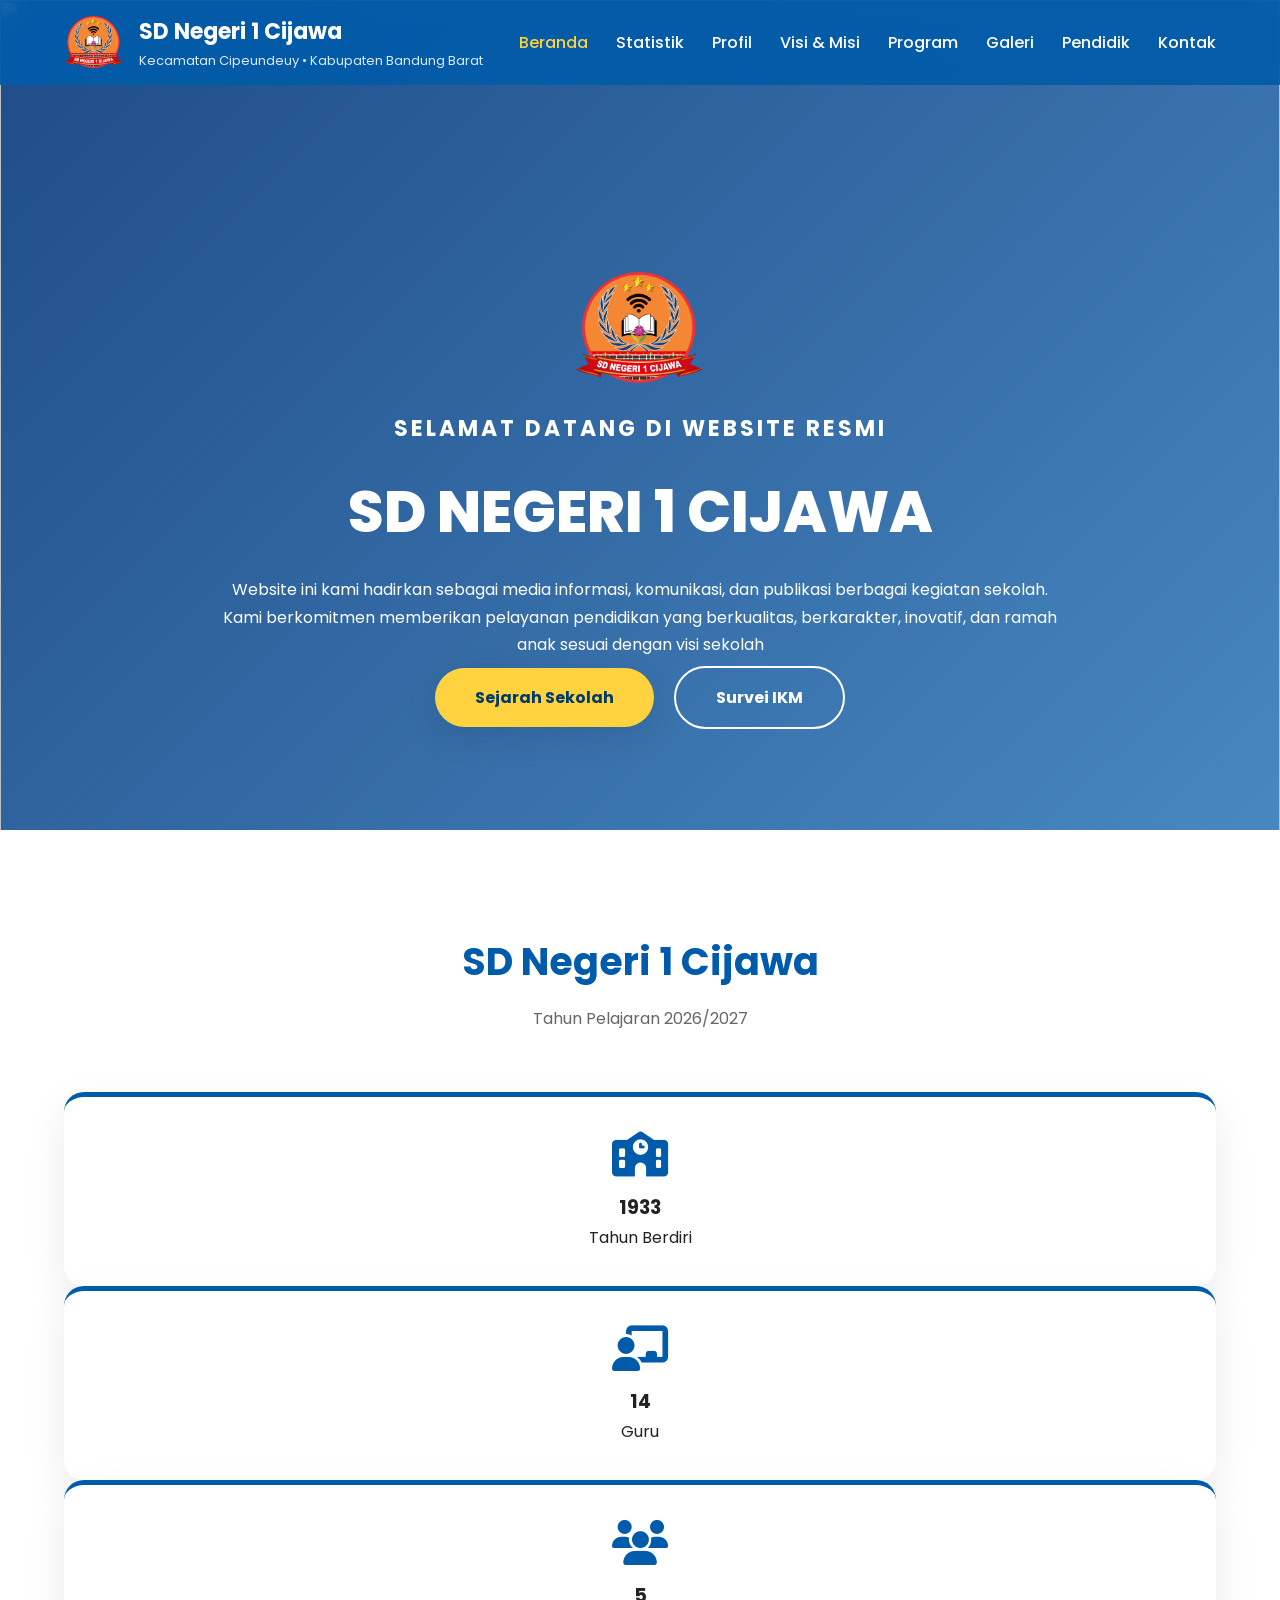
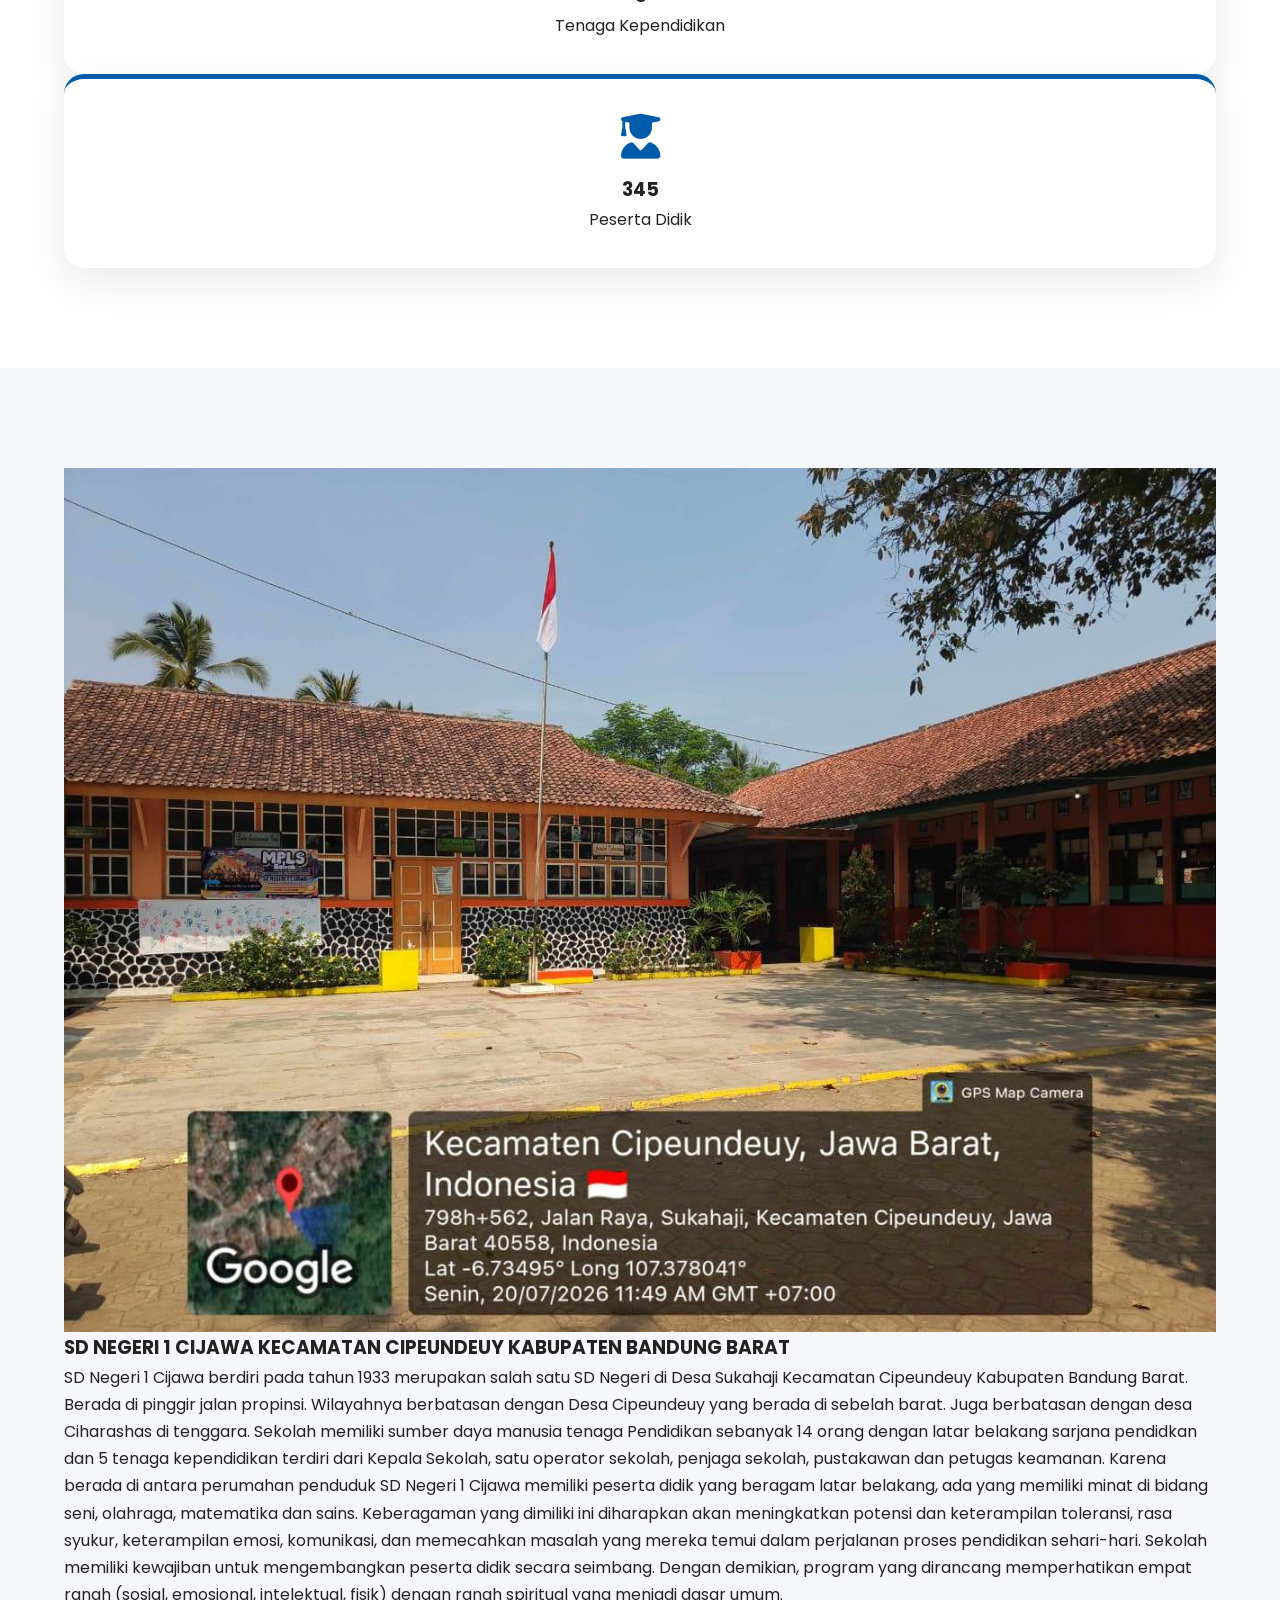
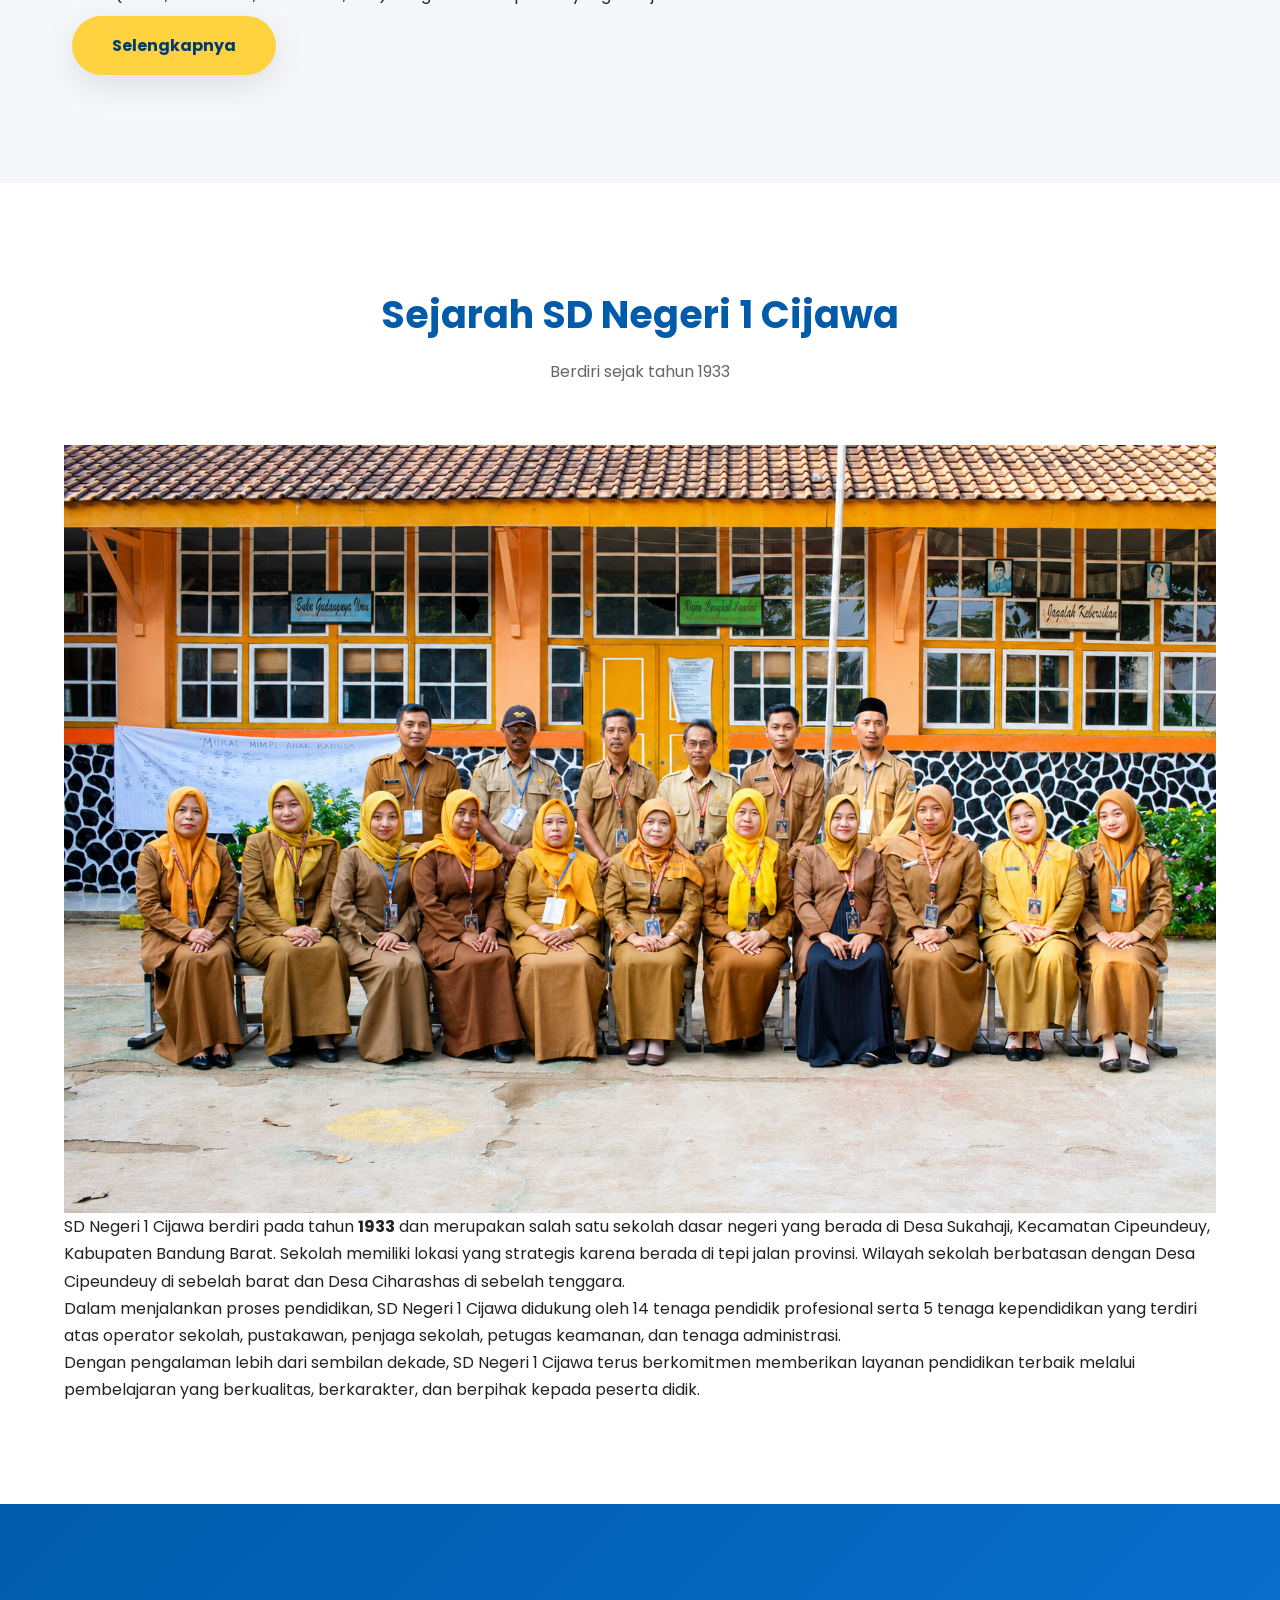
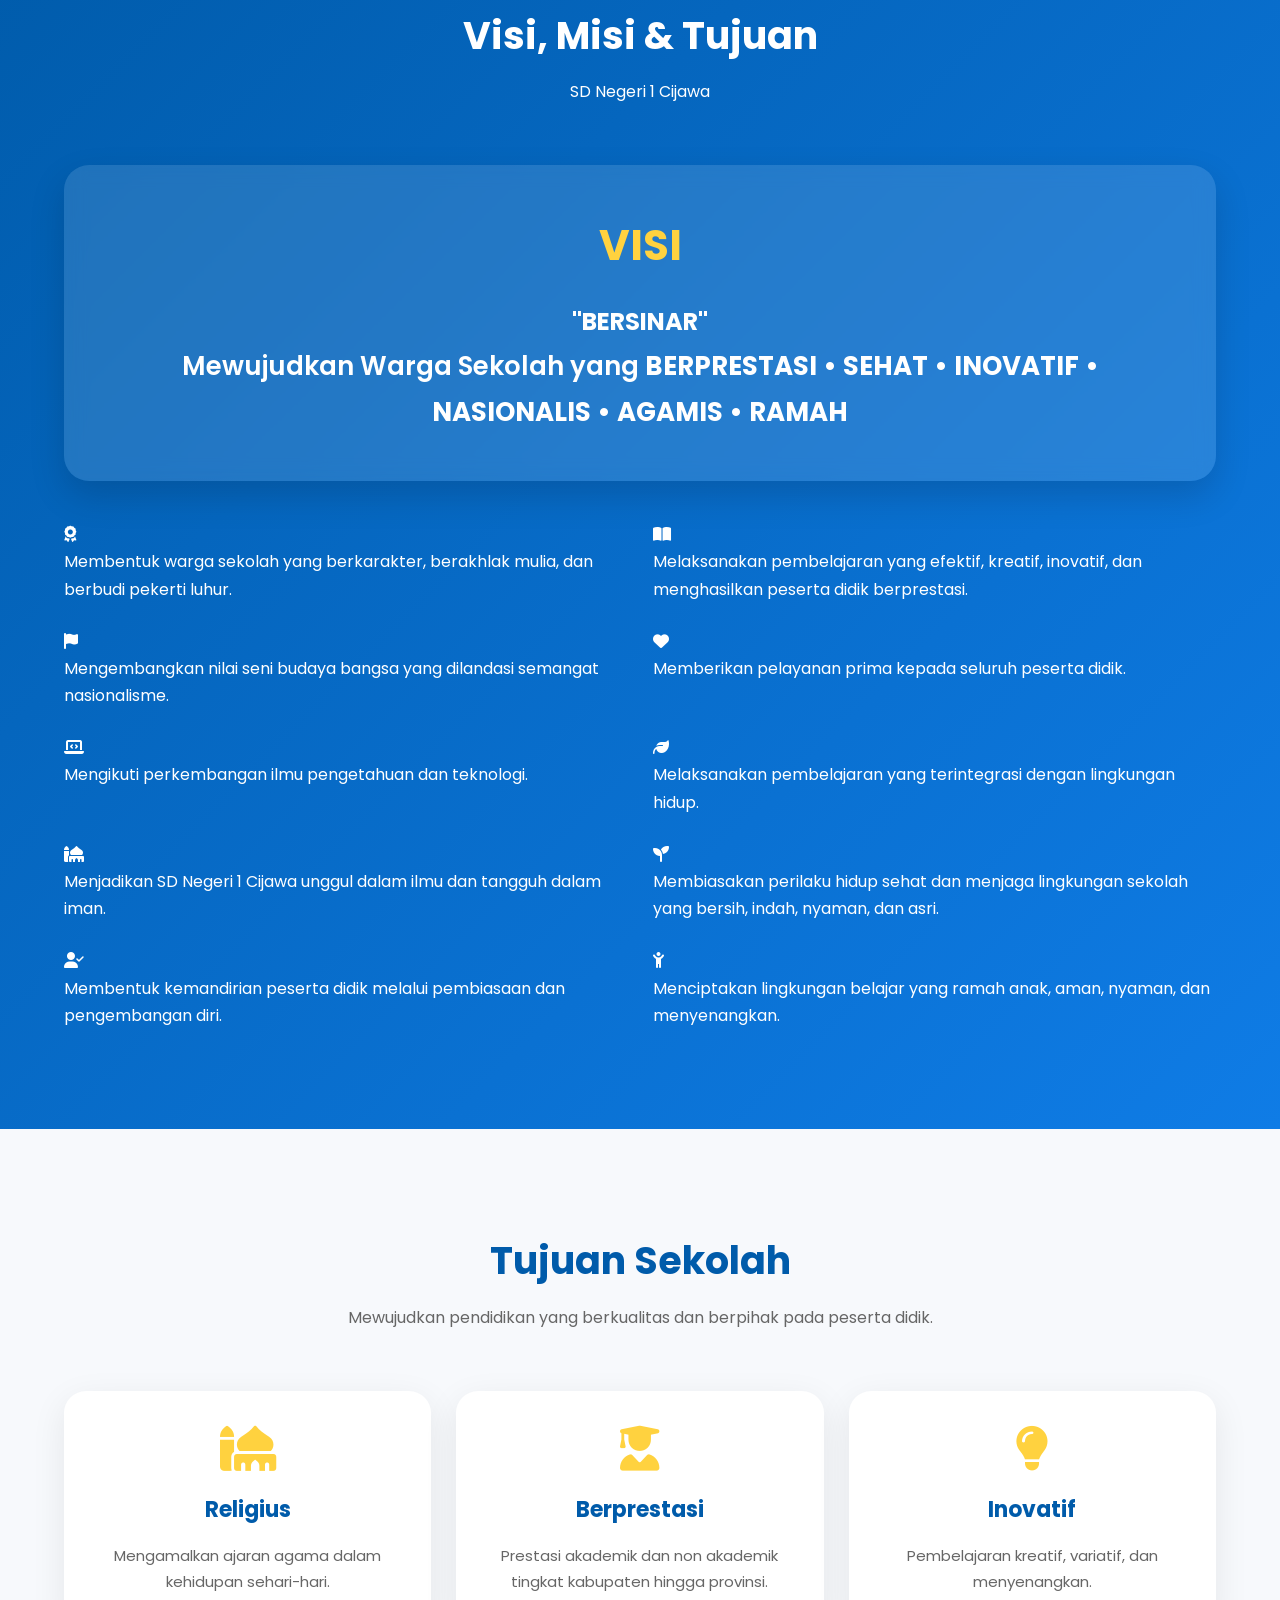
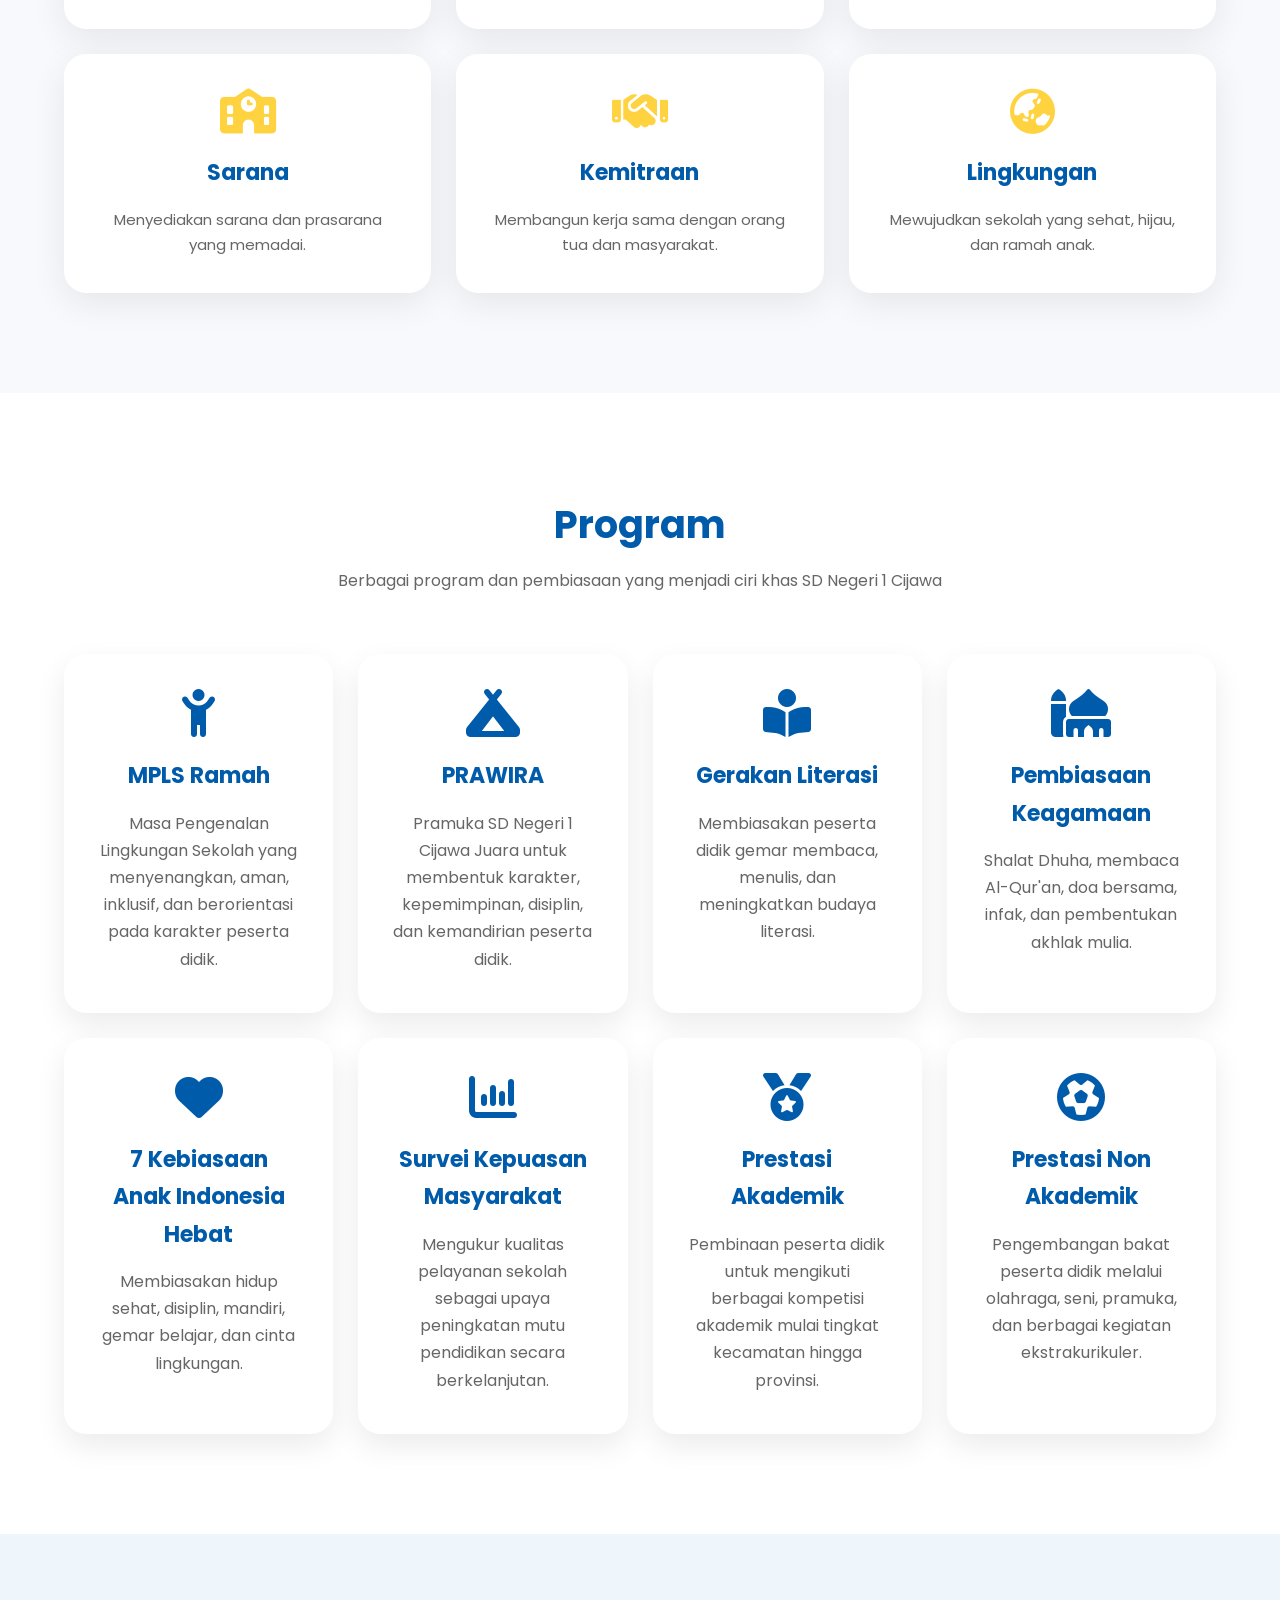
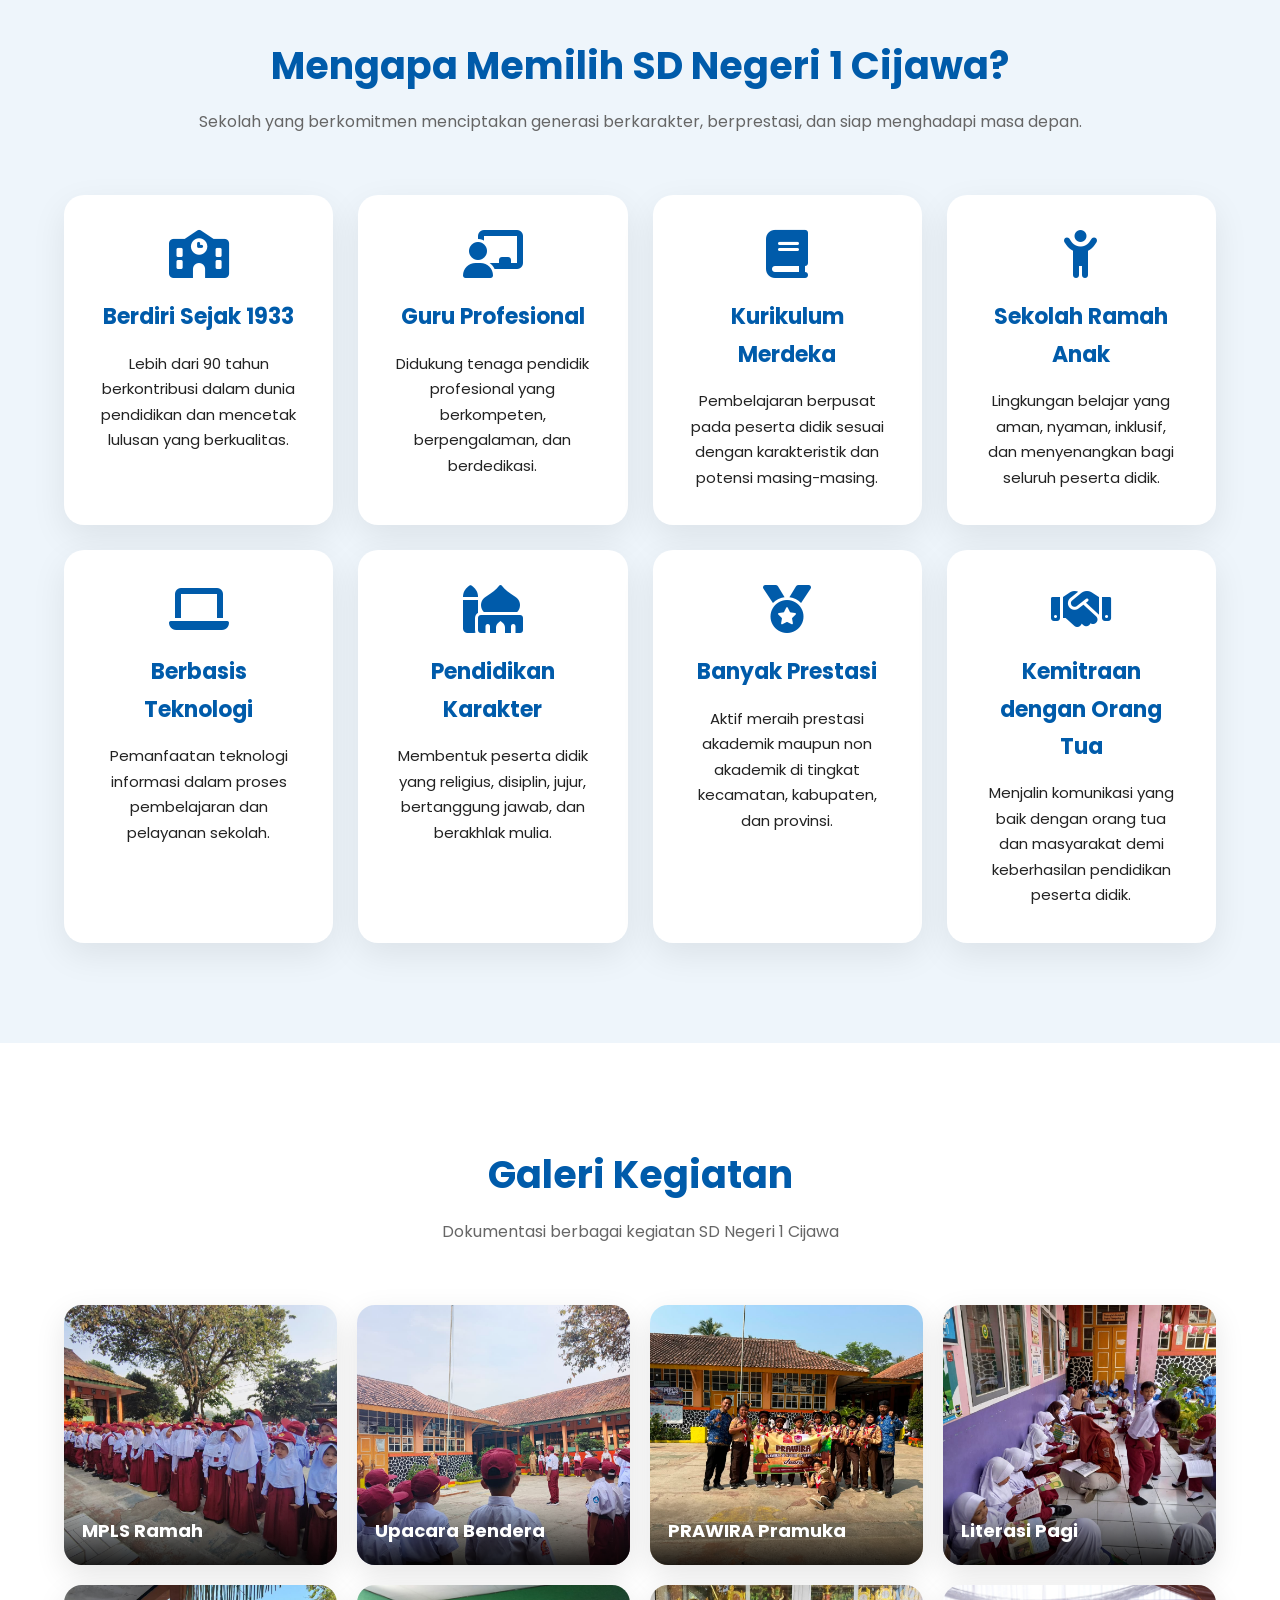
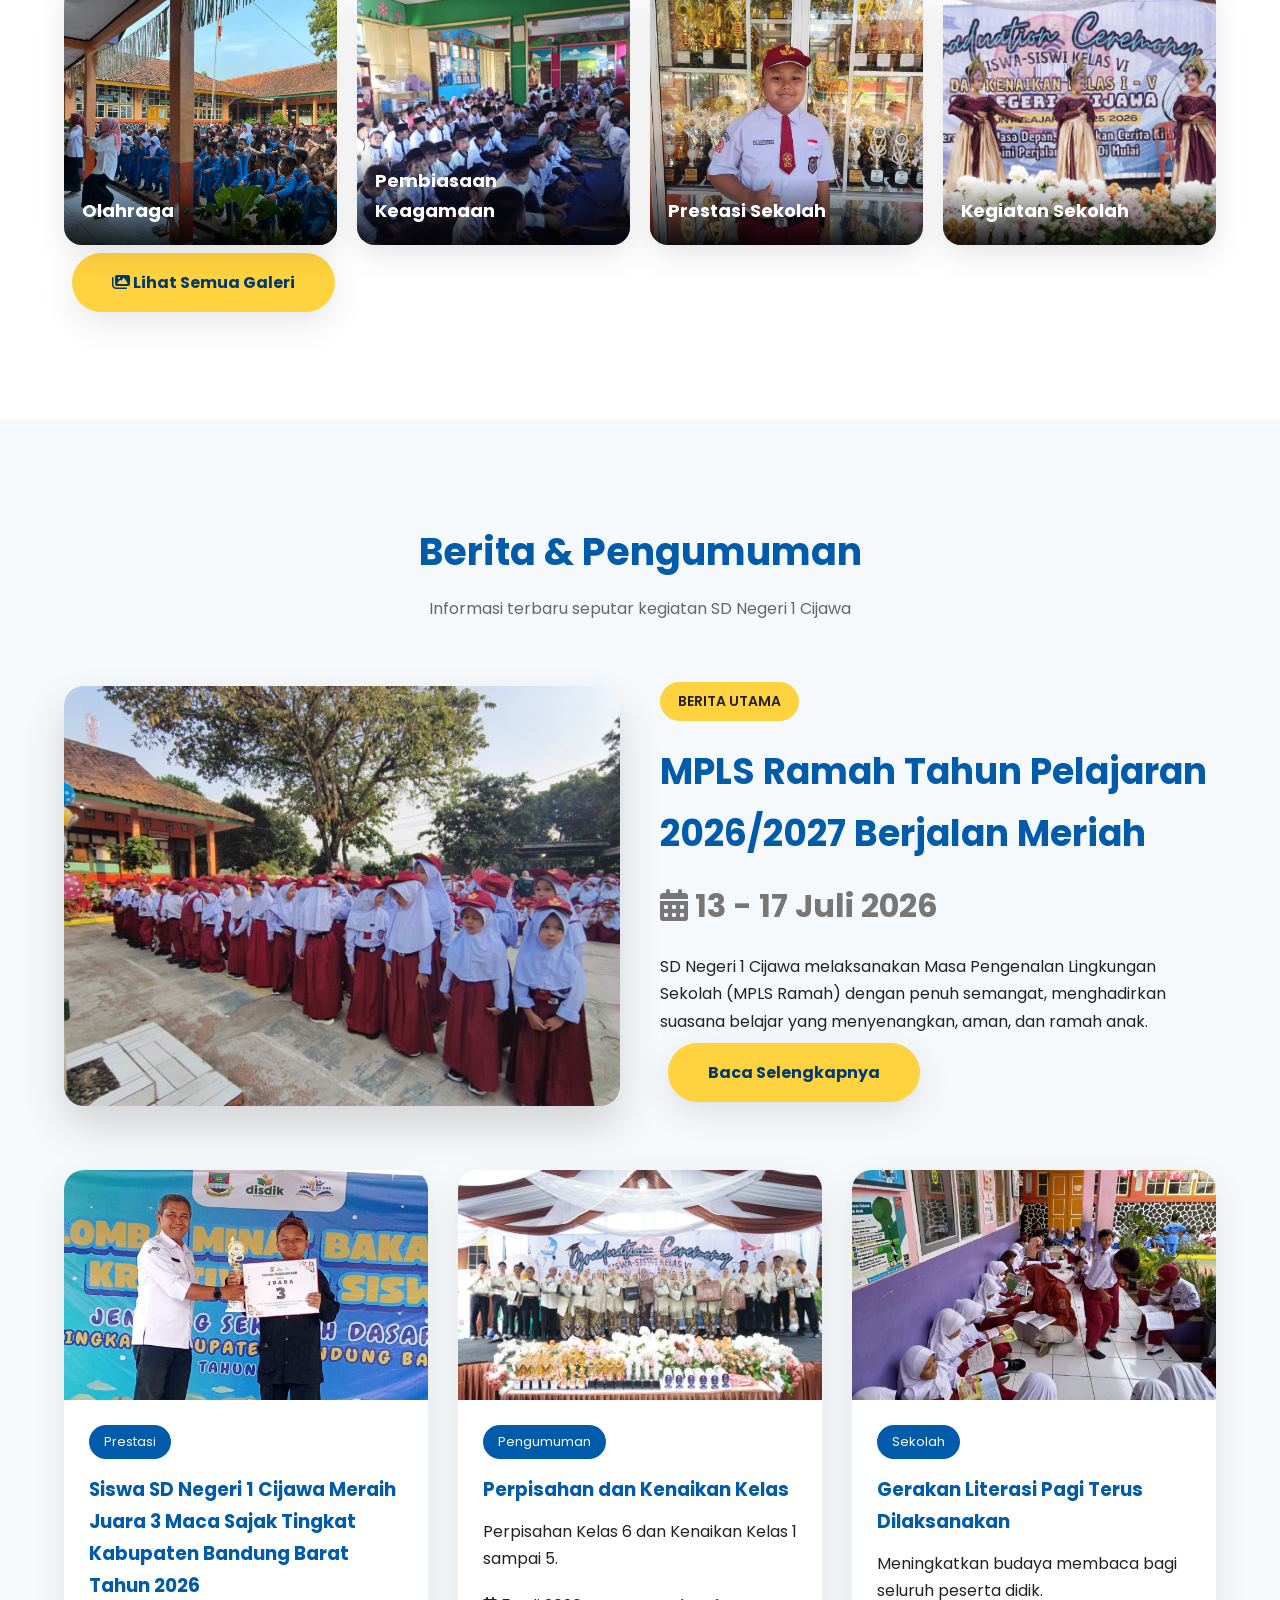
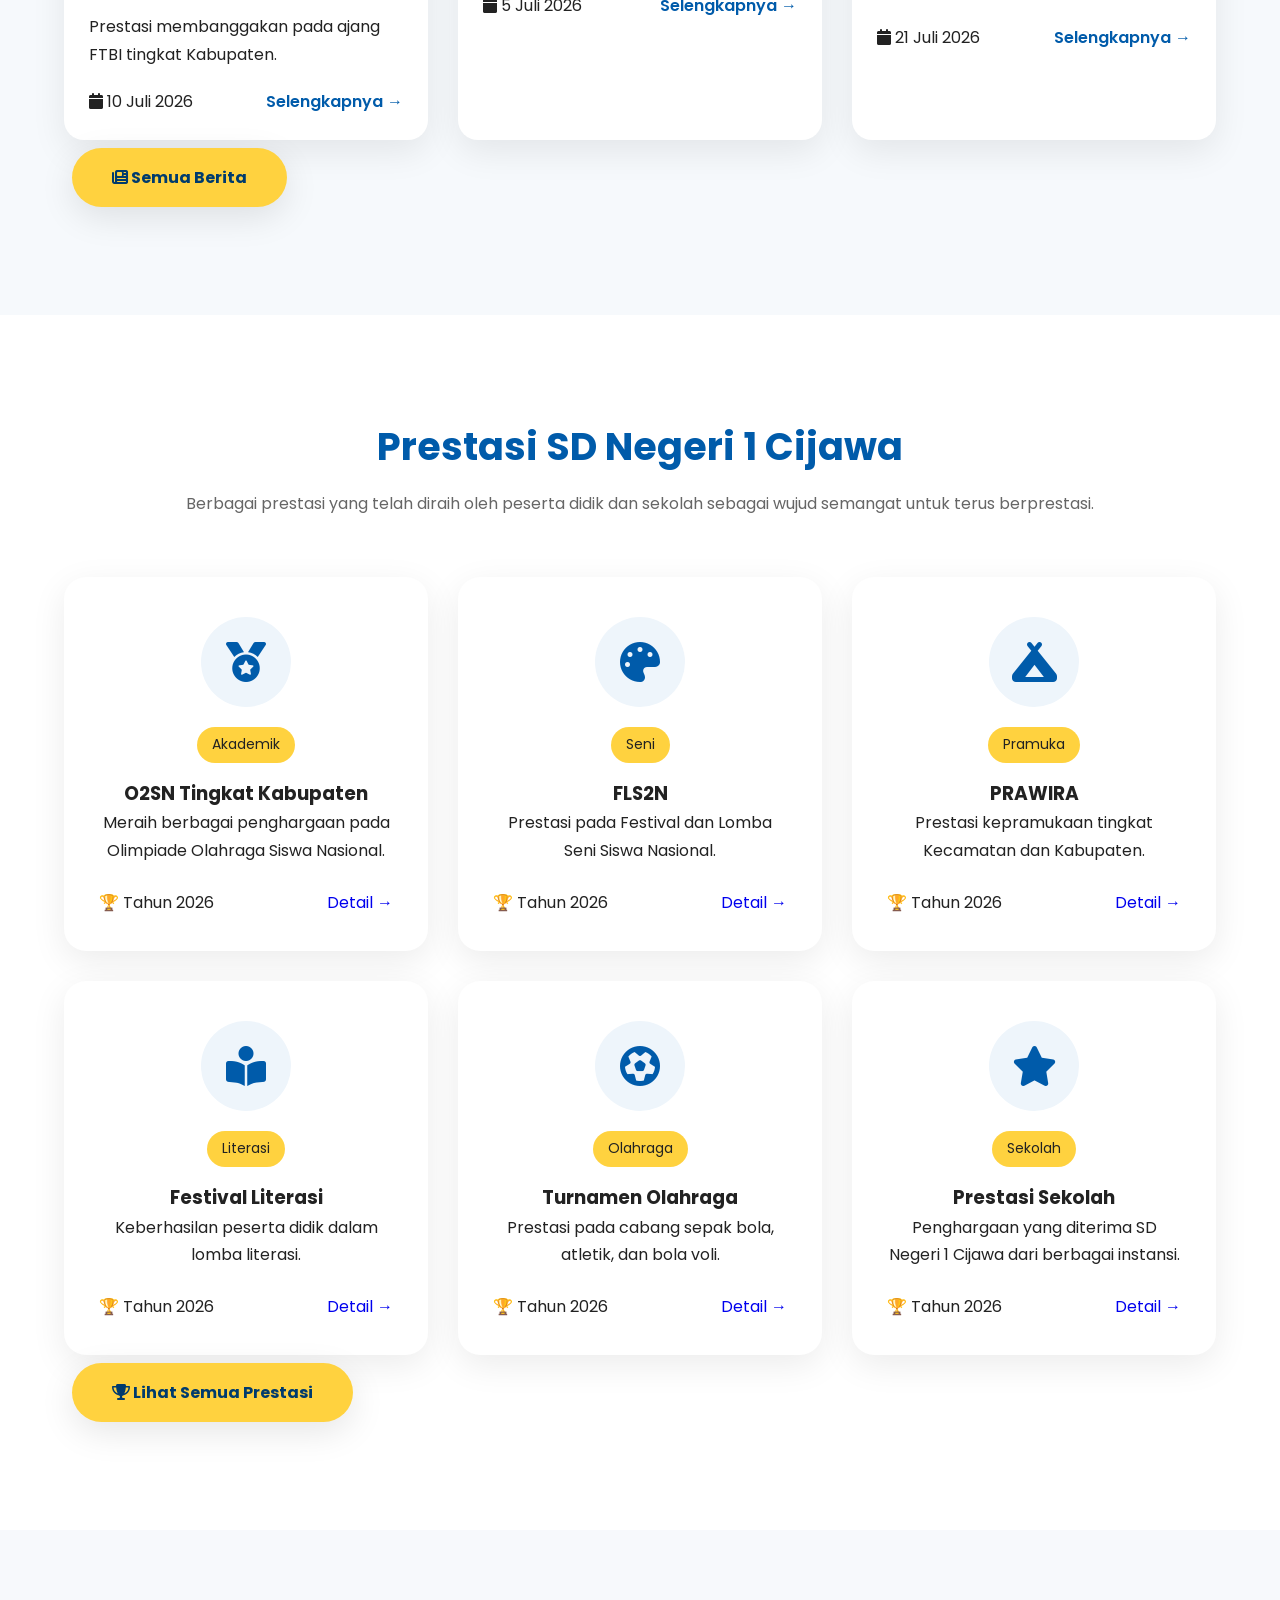
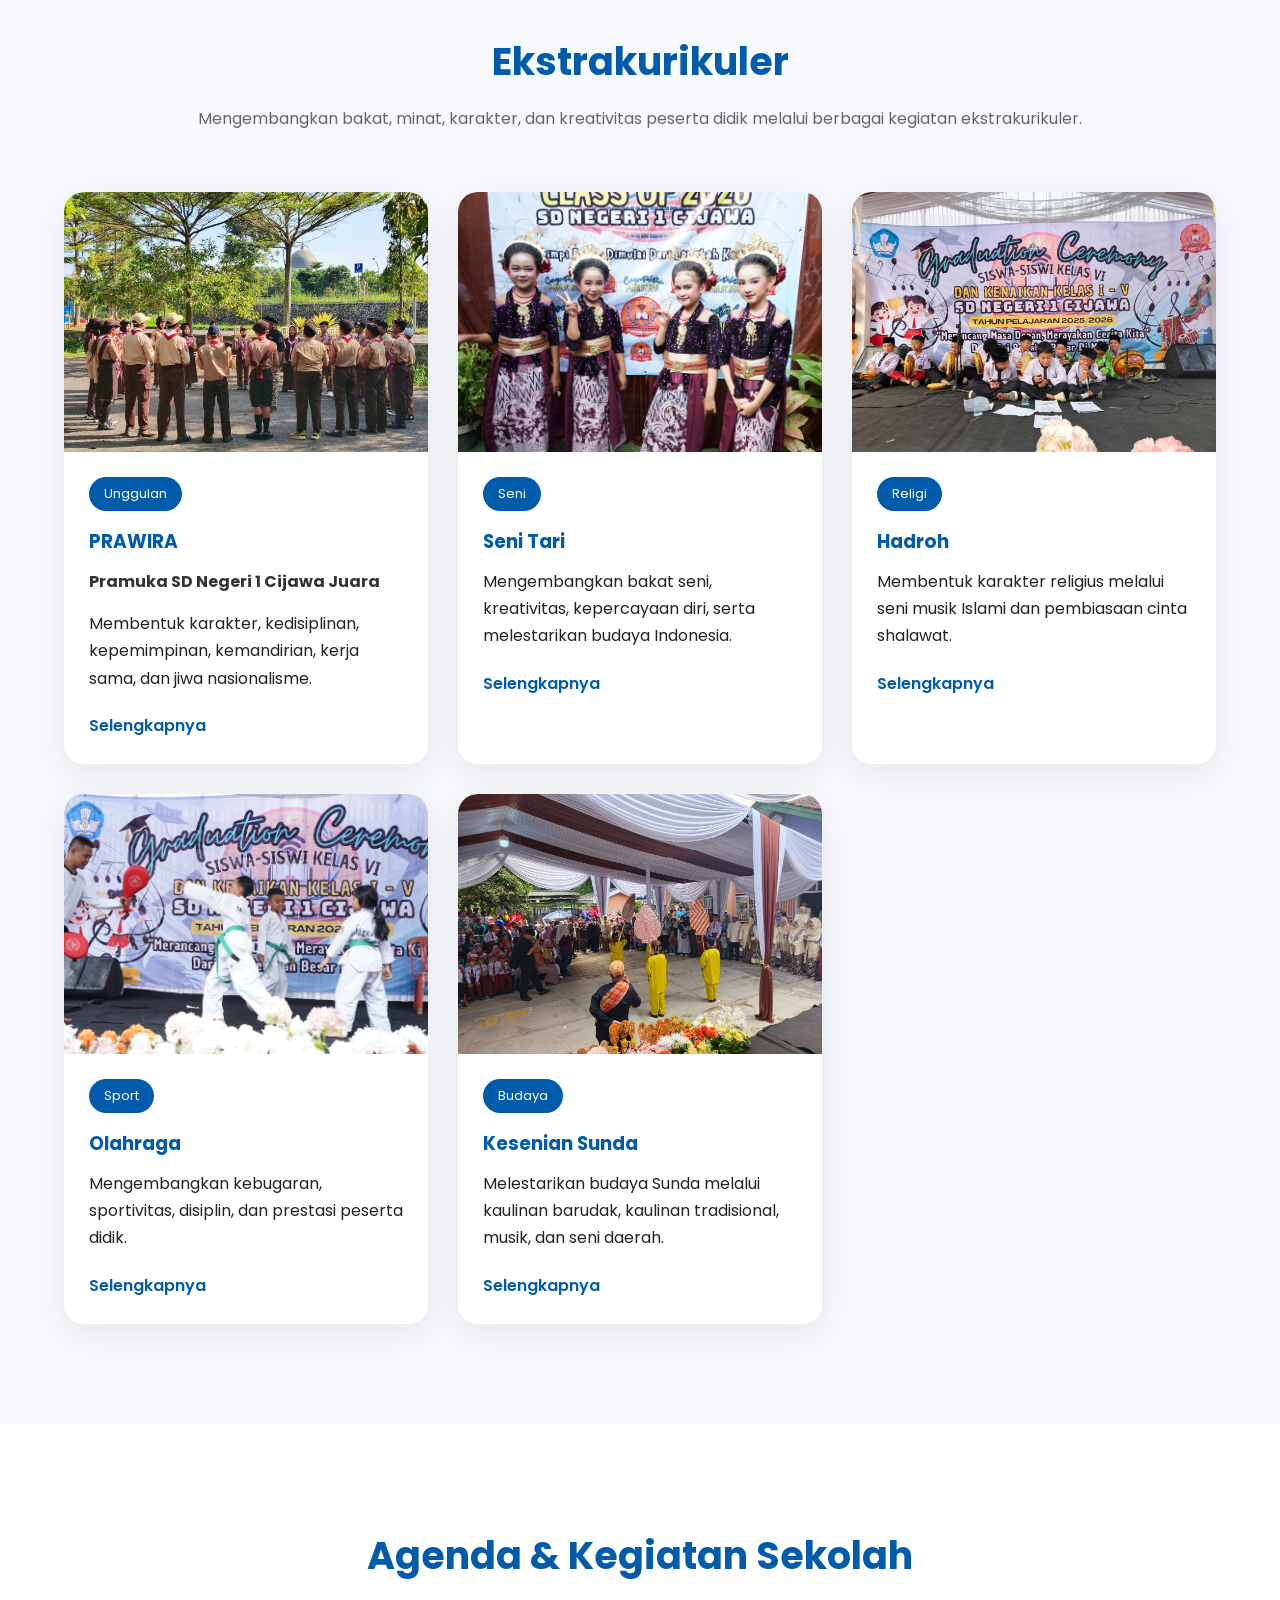
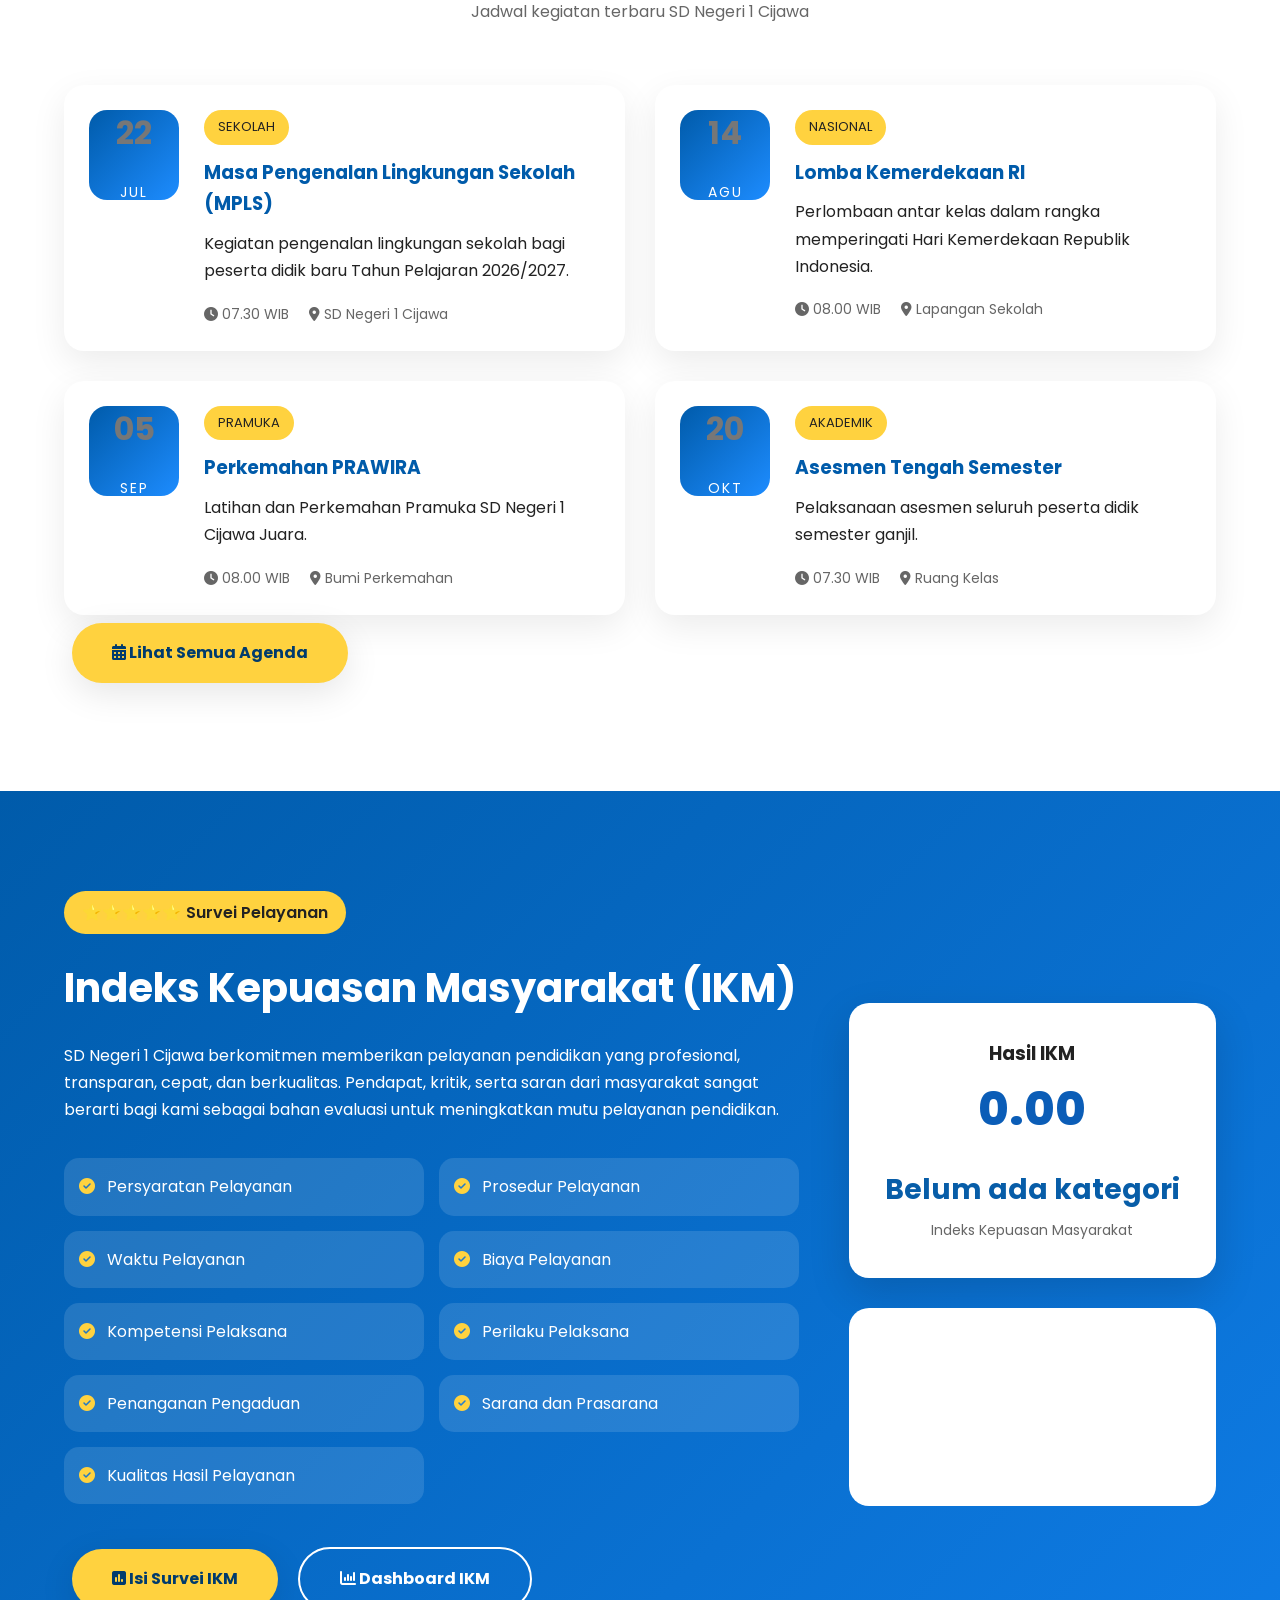
==== index.html @ 0536c7fb "index.html" ====
<!DOCTYPE html>
<html lang="id">

<head>

<meta charset="UTF-8">
<meta name="viewport" content="width=device-width, initial-scale=1.0">

<title>SD Negeri 1 Cijawa</title>

<link rel="preconnect" href="https://fonts.googleapis.com">

<link href="https://fonts.googleapis.com/css2?family=Poppins:wght@300;400;500;600;700;800&display=swap" rel="stylesheet">

<link rel="stylesheet"
href="https://cdnjs.cloudflare.com/ajax/libs/font-awesome/6.6.0/css/all.min.css">

<link rel="stylesheet" href="css/style.css">

<link rel="stylesheet"
href="https://cdnjs.cloudflare.com/ajax/libs/font-awesome/6.5.2/css/all.min.css">

</head>

<body>

<header>

<div class="container">

<div class="logo">

<img src="assets/logo-sd.png">

<div>

<h2>SD Negeri 1 Cijawa</h2>

<p>Kecamatan Cipeundeuy • Kabupaten Bandung Barat</p>

</div>

</div>

<nav>

<ul>

<li><a href="#beranda">Beranda</a></li>
<li><a href="#statistik">Statistik</a></li>
<li><a href="#profil">Profil</a></li>
<li><a href="#visi">Visi & Misi</a></li>
<li><a href="#prestasi">Program</a></li>
<li><a href="#galeri">Galeri</a></li>
<li><a href="#pendidik">Pendidik</a></li>
<li><a href="#kontak">Kontak</a></li>

</ul>

</nav>

</div>

</header>

<section id="beranda" class="hero">

<div class="overlay"></div>

<img src="assets/background.jpg" class="hero-bg">

<div class="hero-content"> <br><br><br><br>

<img src="assets/logo-sd.png" class="hero-logo">

<h3>Selamat Datang di Website Resmi</h3>

<h1>SD NEGERI 1 CIJAWA</h1>

Website ini kami hadirkan sebagai media informasi,
komunikasi, dan publikasi berbagai kegiatan sekolah.

Kami berkomitmen memberikan pelayanan pendidikan
yang berkualitas, berkarakter, inovatif, dan ramah anak
sesuai dengan visi sekolah

<div class="hero-button">

<a href="#akademik" class="btn">
    Sejarah Sekolah

</a>

<a href="#ikm" class="btn2">
    Survei IKM
</a>

</div>

</div>

</section>

<!-- ===========================================
STATISTIK SEKOLAH
=========================================== -->

<section id="statistik" class="statistik">

<div class="container">

<div class="title">

<h2>SD Negeri 1 Cijawa</h2>

<p>Tahun Pelajaran 2026/2027</p>

</div>

<div class="stat-grid">

<div class="stat-card">

<i class="fa-solid fa-school"></i>

<h3>1933</h3>

<span>Tahun Berdiri</span>

</div>

<div class="stat-card">

<i class="fa-solid fa-chalkboard-user"></i>

<h3>14</h3>

<span>Guru</span>

</div>

<div class="stat-card">

<i class="fa-solid fa-users"></i>

<h3>5</h3>

<span>Tenaga Kependidikan</span>

</div>

<div class="stat-card">

<i class="fa-solid fa-user-graduate"></i>

<h3>345</h3>

<span>Peserta Didik</span>

</div>

</div>

</div>

</section>

<!-- ===========================================
SAMBUTAN KEPALA SEKOLAH
=========================================== -->

<section id="profil" class="kepsek">

<div class="container">

<div class="kepsek-grid">

<div class="kepsek-foto">

<img src="assets/sekolah.jpeg" alt="Kepala Sekolah">

</div>

<div class="kepsek-text">

<h3>
SD NEGERI 1 CIJAWA KECAMATAN CIPEUNDEUY KABUPATEN BANDUNG BARAT
</h3>

<p>
SD Negeri 1 Cijawa berdiri pada tahun 1933 
merupakan salah satu SD Negeri di Desa Sukahaji Kecamatan Cipeundeuy Kabupaten Bandung Barat. 
Berada di pinggir jalan propinsi. Wilayahnya berbatasan dengan Desa Cipeundeuy yang berada di sebelah barat. 
Juga berbatasan dengan desa Ciharashas di tenggara.

Sekolah memiliki sumber daya manusia tenaga Pendidikan sebanyak 14 orang dengan latar belakang sarjana pendidkan 
dan 5 tenaga kependidikan terdiri dari Kepala Sekolah, satu operator sekolah, penjaga sekolah, pustakawan dan petugas keamanan.

Karena berada di antara perumahan penduduk SD Negeri 1 Cijawa memiliki peserta didik yang beragam latar belakang, 
ada yang memiliki minat di bidang seni, olahraga, matematika dan sains. 
Keberagaman yang dimiliki ini diharapkan akan meningkatkan potensi dan keterampilan toleransi, rasa syukur, keterampilan emosi, komunikasi, dan memecahkan masalah yang mereka temui dalam perjalanan proses pendidikan sehari-hari. Sekolah memiliki kewajiban untuk mengembangkan peserta didik secara seimbang. Dengan demikian, program yang dirancang memperhatikan empat ranah (sosial, emosional, intelektual, fisik) dengan ranah spiritual yang menjadi dasar umum.
</p>

<a href="#" class="btn">

Selengkapnya

</a>

</div>

</div>

</div>

</section>

<!-- ===========================================
SEJARAH SEKOLAH
=========================================== -->

<section id="akademik" class="program">

<div class="container">

<div class="title">

<h2>Sejarah SD Negeri 1 Cijawa</h2>

<p>Berdiri sejak tahun 1933</p>

</div>

<div class="sejarah-grid">

<div>

<img src="assets/background.png">

</div>

<div>

<p>

SD Negeri 1 Cijawa berdiri pada tahun
<b>1933</b> dan merupakan salah satu sekolah dasar negeri
yang berada di Desa Sukahaji,
Kecamatan Cipeundeuy,
Kabupaten Bandung Barat.

Sekolah memiliki lokasi yang strategis
karena berada di tepi jalan provinsi.

Wilayah sekolah berbatasan dengan Desa
Cipeundeuy di sebelah barat dan Desa
Ciharashas di sebelah tenggara.

</p>

<p>

Dalam menjalankan proses pendidikan,
SD Negeri 1 Cijawa didukung oleh
14 tenaga pendidik profesional
serta 5 tenaga kependidikan yang terdiri
atas operator sekolah,
pustakawan,
penjaga sekolah,
petugas keamanan,
dan tenaga administrasi.

</p>

<p>

Dengan pengalaman lebih dari sembilan dekade,
SD Negeri 1 Cijawa terus berkomitmen
memberikan layanan pendidikan terbaik
melalui pembelajaran yang berkualitas,
berkarakter,
dan berpihak kepada peserta didik.

</p>

</div>

</div>

</div>

</section>

<!-- ===========================================
VISI MISI
=========================================== -->

<section id="visi" class="visi">

    <div class="container">

        <div class="title">

            <h2>Visi, Misi & Tujuan</h2>

            <p>SD Negeri 1 Cijawa</p>

        </div>

        <div class="visi-box">

            <h3>VISI</h3>

            <h1>"BERSINAR"</h1>

            <p>

                Mewujudkan Warga Sekolah yang

                <strong>BERPRESTASI • SEHAT • INOVATIF • NASIONALIS • AGAMIS • RAMAH</strong>

            </p>

        </div>

        <div class="misi-grid">

            <div class="misi-card">

                <i class="fa-solid fa-award"></i>

                <p>Membentuk warga sekolah yang berkarakter, berakhlak mulia, dan berbudi pekerti luhur.</p>

            </div>

            <div class="misi-card">

                <i class="fa-solid fa-book-open"></i>

                <p>Melaksanakan pembelajaran yang efektif, kreatif, inovatif, dan menghasilkan peserta didik berprestasi.</p>

            </div>

            <div class="misi-card">

                <i class="fa-solid fa-flag"></i>

                <p>Mengembangkan nilai seni budaya bangsa yang dilandasi semangat nasionalisme.</p>

            </div>

            <div class="misi-card">

                <i class="fa-solid fa-heart"></i>

                <p>Memberikan pelayanan prima kepada seluruh peserta didik.</p>

            </div>

            <div class="misi-card">

                <i class="fa-solid fa-laptop-code"></i>

                <p>Mengikuti perkembangan ilmu pengetahuan dan teknologi.</p>

            </div>

            <div class="misi-card">

                <i class="fa-solid fa-leaf"></i>

                <p>Melaksanakan pembelajaran yang terintegrasi dengan lingkungan hidup.</p>

            </div>

            <div class="misi-card">

                <i class="fa-solid fa-mosque"></i>

                <p>Menjadikan SD Negeri 1 Cijawa unggul dalam ilmu dan tangguh dalam iman.</p>

            </div>

            <div class="misi-card">

                <i class="fa-solid fa-seedling"></i>

                <p>Membiasakan perilaku hidup sehat dan menjaga lingkungan sekolah yang bersih, indah, nyaman, dan asri.</p>

            </div>

            <div class="misi-card">

                <i class="fa-solid fa-user-check"></i>

                <p>Membentuk kemandirian peserta didik melalui pembiasaan dan pengembangan diri.</p>

            </div>

            <div class="misi-card">

                <i class="fa-solid fa-child-reaching"></i>

                <p>Menciptakan lingkungan belajar yang ramah anak, aman, nyaman, dan menyenangkan.</p>

            </div>

        </div>

    </div>

</section>

<!-- ===========================================
TUJUAN SEKOLAH
=========================================== -->

<section class="tujuan">

    <div class="container">

        <div class="title">

            <h2>Tujuan Sekolah</h2>

            <p>Mewujudkan pendidikan yang berkualitas dan berpihak pada peserta didik.</p>

        </div>

        <div class="tujuan-grid">

            <div class="tujuan-card">
                <i class="fa-solid fa-mosque"></i>
                <h3>Religius</h3>
                <p>Mengamalkan ajaran agama dalam kehidupan sehari-hari.</p>
            </div>

            <div class="tujuan-card">
                <i class="fa-solid fa-user-graduate"></i>
                <h3>Berprestasi</h3>
                <p>Prestasi akademik dan non akademik tingkat kabupaten hingga provinsi.</p>
            </div>

            <div class="tujuan-card">
                <i class="fa-solid fa-lightbulb"></i>
                <h3>Inovatif</h3>
                <p>Pembelajaran kreatif, variatif, dan menyenangkan.</p>
            </div>

            <div class="tujuan-card">
                <i class="fa-solid fa-school"></i>
                <h3>Sarana</h3>
                <p>Menyediakan sarana dan prasarana yang memadai.</p>
            </div>

            <div class="tujuan-card">
                <i class="fa-solid fa-handshake"></i>
                <h3>Kemitraan</h3>
                <p>Membangun kerja sama dengan orang tua dan masyarakat.</p>
            </div>

            <div class="tujuan-card">
                <i class="fa-solid fa-earth-asia"></i>
                <h3>Lingkungan</h3>
                <p>Mewujudkan sekolah yang sehat, hijau, dan ramah anak.</p>
            </div>

        </div>

    </div>

</section>

<!-- ===========================================
PROGRAM UNGGULAN
=========================================== -->

<section id="prestasi" class="prestasi">

    <div class="container">

        <div class="title">

            <h2>Program</h2>

            <p>
                Berbagai program dan pembiasaan yang menjadi ciri khas SD Negeri 1 Cijawa
            </p>

        </div>

        <div class="program-grid">

            <div class="program-card">

                <i class="fa-solid fa-child-reaching"></i>

                <h3>MPLS Ramah</h3>

                <p>
                    Masa Pengenalan Lingkungan Sekolah yang
                    menyenangkan, aman, inklusif, dan
                    berorientasi pada karakter peserta didik.
                </p>

            </div>

            <div class="program-card">

                <i class="fa-solid fa-campground"></i>

                <h3>PRAWIRA</h3>

                <p>
                    Pramuka SD Negeri 1 Cijawa Juara
                    untuk membentuk karakter,
                    kepemimpinan,
                    disiplin,
                    dan kemandirian peserta didik.
                </p>

            </div>

            <div class="program-card">

                <i class="fa-solid fa-book-open-reader"></i>

                <h3>Gerakan Literasi</h3>

                <p>
                    Membiasakan peserta didik
                    gemar membaca,
                    menulis,
                    dan meningkatkan budaya literasi.
                </p>

            </div>

            <div class="program-card">

                <i class="fa-solid fa-mosque"></i>

                <h3>Pembiasaan Keagamaan</h3>

                <p>
                    Shalat Dhuha,
                    membaca Al-Qur'an,
                    doa bersama,
                    infak,
                    dan pembentukan akhlak mulia.
                </p>

            </div>

            <div class="program-card">

                <i class="fa-solid fa-heart"></i>

                <h3>7 Kebiasaan Anak Indonesia Hebat</h3>

                <p>
                    Membiasakan hidup sehat,
                    disiplin,
                    mandiri,
                    gemar belajar,
                    dan cinta lingkungan.
                </p>

            </div>

            <div class="program-card">

                <i class="fa-solid fa-chart-column"></i>

                <h3>Survei Kepuasan Masyarakat</h3>

                <p>
                    Mengukur kualitas pelayanan sekolah
                    sebagai upaya peningkatan mutu pendidikan
                    secara berkelanjutan.
                </p>

            </div>

            <div class="program-card">

                <i class="fa-solid fa-medal"></i>

                <h3>Prestasi Akademik</h3>

                <p>
                    Pembinaan peserta didik untuk mengikuti
                    berbagai kompetisi akademik
                    mulai tingkat kecamatan
                    hingga provinsi.
                </p>

            </div>

            <div class="program-card">

                <i class="fa-solid fa-futbol"></i>

                <h3>Prestasi Non Akademik</h3>

                <p>
                    Pengembangan bakat peserta didik
                    melalui olahraga,
                    seni,
                    pramuka,
                    dan berbagai kegiatan ekstrakurikuler.
                </p>

            </div>

        </div>

    </div>

</section>

<!-- ===========================================
MENGAPA MEMILIH SDN 1 CIJAWA
=========================================== -->

<section class="keunggulan">

    <div class="container">

        <div class="title">

            <h2>Mengapa Memilih SD Negeri 1 Cijawa?</h2>

            <p>
                Sekolah yang berkomitmen menciptakan generasi berkarakter,
                berprestasi, dan siap menghadapi masa depan.
            </p>

        </div>

        <div class="keunggulan-grid">

            <div class="keunggulan-card">

                <i class="fa-solid fa-school"></i>

                <h3>Berdiri Sejak 1933</h3>

                <p>
                    Lebih dari 90 tahun berkontribusi dalam dunia pendidikan
                    dan mencetak lulusan yang berkualitas.
                </p>

            </div>

            <div class="keunggulan-card">

                <i class="fa-solid fa-chalkboard-user"></i>

                <h3>Guru Profesional</h3>

                <p>
                    Didukung tenaga pendidik profesional yang berkompeten,
                    berpengalaman, dan berdedikasi.
                </p>

            </div>

            <div class="keunggulan-card">

                <i class="fa-solid fa-book"></i>

                <h3>Kurikulum Merdeka</h3>

                <p>
                    Pembelajaran berpusat pada peserta didik sesuai dengan
                    karakteristik dan potensi masing-masing.
                </p>

            </div>

            <div class="keunggulan-card">

                <i class="fa-solid fa-child-reaching"></i>

                <h3>Sekolah Ramah Anak</h3>

                <p>
                    Lingkungan belajar yang aman, nyaman, inklusif,
                    dan menyenangkan bagi seluruh peserta didik.
                </p>

            </div>

            <div class="keunggulan-card">

                <i class="fa-solid fa-laptop"></i>

                <h3>Berbasis Teknologi</h3>

                <p>
                    Pemanfaatan teknologi informasi dalam proses pembelajaran
                    dan pelayanan sekolah.
                </p>

            </div>

            <div class="keunggulan-card">

                <i class="fa-solid fa-mosque"></i>

                <h3>Pendidikan Karakter</h3>

                <p>
                    Membentuk peserta didik yang religius, disiplin,
                    jujur, bertanggung jawab, dan berakhlak mulia.
                </p>

            </div>

            <div class="keunggulan-card">

                <i class="fa-solid fa-medal"></i>

                <h3>Banyak Prestasi</h3>

                <p>
                    Aktif meraih prestasi akademik maupun non akademik
                    di tingkat kecamatan, kabupaten, dan provinsi.
                </p>

            </div>

            <div class="keunggulan-card">

                <i class="fa-solid fa-handshake"></i>

                <h3>Kemitraan dengan Orang Tua</h3>

                <p>
                    Menjalin komunikasi yang baik dengan orang tua
                    dan masyarakat demi keberhasilan pendidikan peserta didik.
                </p>

            </div>

        </div>

    </div>

</section>

<!-- ===========================================
GALERI KEGIATAN
=========================================== -->

<section id="galeri" class="galeri">

    <div class="container">

        <div class="title">

            <h2>Galeri Kegiatan</h2>

            <p>
                Dokumentasi berbagai kegiatan SD Negeri 1 Cijawa
            </p>

        </div>

        <div class="galeri-grid">

            <div class="galeri-item">
                <img src="assets/galeri/1.jpeg" alt="MPLS Ramah">
                <div class="galeri-caption">
                    <h3>MPLS Ramah</h3>
                </div>
            </div>

            <div class="galeri-item">
                <img src="assets/galeri/2.jpeg" alt="Upacara">
                <div class="galeri-caption">
                    <h3>Upacara Bendera</h3>
                </div>
            </div>

            <div class="galeri-item">
                <img src="assets/galeri/3.jpeg" alt="Pramuka">
                <div class="galeri-caption">
                    <h3>PRAWIRA Pramuka</h3>
                </div>
            </div>

            <div class="galeri-item">
                <img src="assets/galeri/4.jpeg" alt="Literasi">
                <div class="galeri-caption">
                    <h3>Literasi Pagi</h3>
                </div>
            </div>

            <div class="galeri-item">
                <img src="assets/galeri/5.jpeg" alt="Olahraga">
                <div class="galeri-caption">
                    <h3>Olahraga</h3>
                </div>
            </div>

            <div class="galeri-item">
                <img src="assets/galeri/6.jpeg" alt="Keagamaan">
                <div class="galeri-caption">
                    <h3>Pembiasaan Keagamaan</h3>
                </div>
            </div>

            <div class="galeri-item">
                <img src="assets/galeri/7.jpeg" alt="Prestasi">
                <div class="galeri-caption">
                    <h3>Prestasi Sekolah</h3>
                </div>
            </div>

            <div class="galeri-item">
                <img src="assets/galeri/8.JPG" alt="Kegiatan">
                <div class="galeri-caption">
                    <h3>Kegiatan Sekolah</h3>
                </div>
            </div>

        </div>

        <div class="galeri-button">

            <a href="#" class="btn">
                <i class="fa-solid fa-images"></i>
                Lihat Semua Galeri
            </a>

        </div>

    </div>

</section>

<!-- ===========================================
BERITA & PENGUMUMAN
=========================================== -->

<section class="berita">

    <div class="container">

        <div class="title">

            <h2>Berita & Pengumuman</h2>

            <p>
                Informasi terbaru seputar kegiatan SD Negeri 1 Cijawa
            </p>

        </div>

        <div class="featured-news">

            <div class="featured-image">

                <img src="assets/berita/berita1.jpeg"
                     alt="Berita Utama">

            </div>

            <div class="featured-content">

                <span class="kategori">
                    BERITA UTAMA
                </span>

                <h2>
                    MPLS Ramah Tahun Pelajaran 2026/2027 Berjalan Meriah
                </h2>

                <div class="tanggal">

                    <i class="fa-solid fa-calendar-days"></i>

                    13 - 17 Juli 2026

                </div>

                <p>

                    SD Negeri 1 Cijawa melaksanakan
                    Masa Pengenalan Lingkungan Sekolah
                    (MPLS Ramah) dengan penuh semangat,
                    menghadirkan suasana belajar yang
                    menyenangkan, aman, dan ramah anak.

                </p>

                <a href="#" class="btn">

                    Baca Selengkapnya

                </a>

            </div>

        </div>

        <div class="berita-grid">

            <div class="berita-card">

                <img src="assets/berita/berita2.jpeg">

                <div class="berita-body">

                    <span class="badge-news">
                        Prestasi
                    </span>

                    <h3>
                        Siswa SD Negeri 1 Cijawa
                        Meraih Juara 3 Maca Sajak
			Tingkat Kabupaten Bandung Barat Tahun 2026
                    </h3>

                    <p>

                        Prestasi membanggakan pada
                        ajang FTBI tingkat Kabupaten.

                    </p>

                    <div class="news-footer">

                        <span>

                            <i class="fa-solid fa-calendar"></i>

                            10 Juli 2026

                        </span>

                        <a href="#">

                            Selengkapnya →

                        </a>

                    </div>

                </div>

            </div>

            <div class="berita-card">

                <img src="assets/berita/berita3.JPG">

                <div class="berita-body">

                    <span class="badge-news">
                        Pengumuman
                    </span>

                    <h3>

                        Perpisahan dan Kenaikan Kelas

                    </h3>

                    <p>

                        Perpisahan Kelas 6 
                        dan Kenaikan Kelas 1 sampai 5.

                    </p>

                    <div class="news-footer">

                        <span>

                            <i class="fa-solid fa-calendar"></i>

                            5 Juli 2026

                        </span>

                        <a href="#">

                            Selengkapnya →

                        </a>

                    </div>

                </div>

            </div>

            <div class="berita-card">

                <img src="assets/berita/berita4.jpeg">

                <div class="berita-body">

                    <span class="badge-news">
                        Sekolah
                    </span>

                    <h3>

                        Gerakan Literasi Pagi
                        Terus Dilaksanakan

                    </h3>

                    <p>

                        Meningkatkan budaya membaca
                        bagi seluruh peserta didik.

                    </p>

                    <div class="news-footer">

                        <span>

                            <i class="fa-solid fa-calendar"></i>

                            21 Juli 2026

                        </span>

                        <a href="#">

                            Selengkapnya →

                        </a>

                    </div>

                </div>

            </div>

        </div>

        <div class="lihat-semua">

            <a href="#" class="btn">

                <i class="fa-solid fa-newspaper"></i>

                Semua Berita

            </a>

        </div>

    </div>

</section>

<!-- ===========================================
PRESTASI SD NEGERI 1 CIJAWA
=========================================== -->

<section class="prestasi">

    <div class="container">

        <div class="title">

            <h2>Prestasi SD Negeri 1 Cijawa</h2>

            <p>
                Berbagai prestasi yang telah diraih oleh peserta didik
                dan sekolah sebagai wujud semangat untuk terus berprestasi.
            </p>

        </div>

        <div class="prestasi-grid">

            <div class="prestasi-card">

                <div class="prestasi-icon">

                    <i class="fa-solid fa-medal"></i>

                </div>

                <span class="kategori-prestasi">
                    Akademik
                </span>

                <h3>O2SN Tingkat Kabupaten</h3>

                <p>

                    Meraih berbagai penghargaan pada
                    Olimpiade Olahraga Siswa Nasional.

                </p>

                <div class="prestasi-footer">

                    <span>🏆 Tahun 2026</span>

                    <a href="#">Detail →</a>

                </div>

            </div>

            <div class="prestasi-card">

                <div class="prestasi-icon">

                    <i class="fa-solid fa-palette"></i>

                </div>

                <span class="kategori-prestasi">
                    Seni
                </span>

                <h3>FLS2N</h3>

                <p>

                    Prestasi pada Festival dan Lomba
                    Seni Siswa Nasional.

                </p>

                <div class="prestasi-footer">

                    <span>🏆 Tahun 2026</span>

                    <a href="#">Detail →</a>

                </div>

            </div>

            <div class="prestasi-card">

                <div class="prestasi-icon">

                    <i class="fa-solid fa-campground"></i>

                </div>

                <span class="kategori-prestasi">
                    Pramuka
                </span>

                <h3>PRAWIRA</h3>

                <p>

                    Prestasi kepramukaan tingkat
                    Kecamatan dan Kabupaten.

                </p>

                <div class="prestasi-footer">

                    <span>🏆 Tahun 2026</span>

                    <a href="#">Detail →</a>

                </div>

            </div>

            <div class="prestasi-card">

                <div class="prestasi-icon">

                    <i class="fa-solid fa-book-open-reader"></i>

                </div>

                <span class="kategori-prestasi">
                    Literasi
                </span>

                <h3>Festival Literasi</h3>

                <p>

                    Keberhasilan peserta didik
                    dalam lomba literasi.

                </p>

                <div class="prestasi-footer">

                    <span>🏆 Tahun 2026</span>

                    <a href="#">Detail →</a>

                </div>

            </div>

            <div class="prestasi-card">

                <div class="prestasi-icon">

                    <i class="fa-solid fa-futbol"></i>

                </div>

                <span class="kategori-prestasi">
                    Olahraga
                </span>

                <h3>Turnamen Olahraga</h3>

                <p>

                    Prestasi pada cabang sepak bola,
                    atletik, dan bola voli.

                </p>

                <div class="prestasi-footer">

                    <span>🏆 Tahun 2026</span>

                    <a href="#">Detail →</a>

                </div>

            </div>

            <div class="prestasi-card">

                <div class="prestasi-icon">

                    <i class="fa-solid fa-star"></i>

                </div>

                <span class="kategori-prestasi">
                    Sekolah
                </span>

                <h3>Prestasi Sekolah</h3>

                <p>

                    Penghargaan yang diterima
                    SD Negeri 1 Cijawa
                    dari berbagai instansi.

                </p>

                <div class="prestasi-footer">

                    <span>🏆 Tahun 2026</span>

                    <a href="#">Detail →</a>

                </div>

            </div>

        </div>

        <div class="lihat-semua">

            <a href="#" class="btn">

                <i class="fa-solid fa-trophy"></i>

                Lihat Semua Prestasi

            </a>

        </div>

    </div>

</section>

<!-- ===========================================
EKSTRAKURIKULER
=========================================== -->

<section class="ekskul">

    <div class="container">

        <div class="title">

            <h2>Ekstrakurikuler</h2>

            <p>
                Mengembangkan bakat, minat, karakter, dan kreativitas peserta didik
                melalui berbagai kegiatan ekstrakurikuler.
            </p>

        </div>

        <div class="ekskul-grid">

            <!-- PRAMUKA -->

            <div class="ekskul-card">

                <img src="assets/ekskul/pramuka.jpeg" alt="Pramuka">

                <div class="ekskul-content">

                    <span class="badge-ekskul">
                        Unggulan
                    </span>

                    <h3>PRAWIRA</h3>

                    <h4>Pramuka SD Negeri 1 Cijawa Juara</h4>

                    <p>

                        Membentuk karakter, kedisiplinan,
                        kepemimpinan, kemandirian,
                        kerja sama, dan jiwa nasionalisme.

                    </p>

                    <a href="#" class="btn-ekskul">

                        Selengkapnya

                    </a>

                </div>

            </div>

            <!-- SENI TARI -->

            <div class="ekskul-card">

                <img src="assets/ekskul/tari.JPG" alt="Seni Tari">

                <div class="ekskul-content">

                    <span class="badge-ekskul">
                        Seni
                    </span>

                    <h3>Seni Tari</h3>

                    <p>

                        Mengembangkan bakat seni,
                        kreativitas, kepercayaan diri,
                        serta melestarikan budaya Indonesia.

                    </p>

                    <a href="#" class="btn-ekskul">

                        Selengkapnya

                    </a>

                </div>

            </div>

            <!-- HADROH -->

            <div class="ekskul-card">

                <img src="assets/ekskul/hadroh.jpeg" alt="Hadroh">

                <div class="ekskul-content">

                    <span class="badge-ekskul">
                        Religi
                    </span>

                    <h3>Hadroh</h3>

                    <p>

                        Membentuk karakter religius
                        melalui seni musik Islami
                        dan pembiasaan cinta shalawat.

                    </p>

                    <a href="#" class="btn-ekskul">

                        Selengkapnya

                    </a>

                </div>

            </div>

            <!-- OLAHRAGA -->

            <div class="ekskul-card">

                <img src="assets/ekskul/olahraga.JPG" alt="Olahraga">

                <div class="ekskul-content">

                    <span class="badge-ekskul">
                        Sport
                    </span>

                    <h3>Olahraga</h3>

                    <p>

                        Mengembangkan kebugaran,
                        sportivitas,
                        disiplin,
                        dan prestasi peserta didik.

                    </p>

                    <a href="#" class="btn-ekskul">

                        Selengkapnya

                    </a>

                </div>

            </div>

            <!-- KESENIAN SUNDA -->

            <div class="ekskul-card">

                <img src="assets/ekskul/sunda.jpeg" alt="Kesenian Sunda">

                <div class="ekskul-content">

                    <span class="badge-ekskul">
                        Budaya
                    </span>

                    <h3>Kesenian Sunda</h3>

                    <p>

                        Melestarikan budaya Sunda melalui
                        kaulinan barudak, kaulinan tradisional,
                        musik, dan seni daerah.

                    </p>

                    <a href="#" class="btn-ekskul">

                        Selengkapnya

                    </a>

                </div>

            </div>

        </div>

    </div>

</section>

<!-- ===========================================
AGENDA & KALENDER KEGIATAN
=========================================== -->

<section class="agenda">

    <div class="container">

        <div class="title">

            <h2>Agenda & Kegiatan Sekolah</h2>

            <p>
                Jadwal kegiatan terbaru SD Negeri 1 Cijawa
            </p>

        </div>

        <div class="agenda-grid">

            <!-- Agenda 1 -->

            <div class="agenda-card">

                <div class="agenda-date">

                    <span class="tanggal">22</span>

                    <span class="bulan">JUL</span>

                </div>

                <div class="agenda-content">

                    <span class="agenda-label">
                        SEKOLAH
                    </span>

                    <h3>Masa Pengenalan Lingkungan Sekolah (MPLS)</h3>

                    <p>

                        Kegiatan pengenalan lingkungan sekolah
                        bagi peserta didik baru Tahun Pelajaran
                        2026/2027.

                    </p>

                    <div class="agenda-info">

                        <span>

                            <i class="fa-solid fa-clock"></i>

                            07.30 WIB

                        </span>

                        <span>

                            <i class="fa-solid fa-location-dot"></i>

                            SD Negeri 1 Cijawa

                        </span>

                    </div>

                </div>

            </div>

            <!-- Agenda 2 -->

            <div class="agenda-card">

                <div class="agenda-date">

                    <span class="tanggal">14</span>

                    <span class="bulan">AGU</span>

                </div>

                <div class="agenda-content">

                    <span class="agenda-label">

                        NASIONAL

                    </span>

                    <h3>

                        Lomba Kemerdekaan RI

                    </h3>

                    <p>

                        Perlombaan antar kelas dalam
                        rangka memperingati
                        Hari Kemerdekaan Republik Indonesia.

                    </p>

                    <div class="agenda-info">

                        <span>

                            <i class="fa-solid fa-clock"></i>

                            08.00 WIB

                        </span>

                        <span>

                            <i class="fa-solid fa-location-dot"></i>

                            Lapangan Sekolah

                        </span>

                    </div>

                </div>

            </div>

            <!-- Agenda 3 -->

            <div class="agenda-card">

                <div class="agenda-date">

                    <span class="tanggal">05</span>

                    <span class="bulan">SEP</span>

                </div>

                <div class="agenda-content">

                    <span class="agenda-label">

                        PRAMUKA

                    </span>

                    <h3>

                        Perkemahan PRAWIRA

                    </h3>

                    <p>

                        Latihan dan Perkemahan
                        Pramuka SD Negeri 1 Cijawa Juara.

                    </p>

                    <div class="agenda-info">

                        <span>

                            <i class="fa-solid fa-clock"></i>

                            08.00 WIB

                        </span>

                        <span>

                            <i class="fa-solid fa-location-dot"></i>

                            Bumi Perkemahan

                        </span>

                    </div>

                </div>

            </div>

            <!-- Agenda 4 -->

            <div class="agenda-card">

                <div class="agenda-date">

                    <span class="tanggal">20</span>

                    <span class="bulan">OKT</span>

                </div>

                <div class="agenda-content">

                    <span class="agenda-label">

                        AKADEMIK

                    </span>

                    <h3>

                        Asesmen Tengah Semester

                    </h3>

                    <p>

                        Pelaksanaan asesmen seluruh
                        peserta didik semester ganjil.

                    </p>

                    <div class="agenda-info">

                        <span>

                            <i class="fa-solid fa-clock"></i>

                            07.30 WIB

                        </span>

                        <span>

                            <i class="fa-solid fa-location-dot"></i>

                            Ruang Kelas

                        </span>

                    </div>

                </div>

            </div>

        </div>

        <div class="lihat-semua">

            <a href="#" class="btn">

                <i class="fa-solid fa-calendar-days"></i>

                Lihat Semua Agenda

            </a>

        </div>

    </div>

</section>

<!-- ===========================================
SURVEI INDEKS KEPUASAN MASYARAKAT
=========================================== -->

<section id="ikm" class="ikm">

    <div class="container">

        <div class="ikm-wrapper">

            <!-- ================================
            BAGIAN KIRI
            ================================= -->

            <div class="ikm-left">

                <span class="ikm-badge">
                    ⭐⭐⭐⭐⭐ Survei Pelayanan
                </span>

                <h2>
                    Indeks Kepuasan Masyarakat
                    (IKM)
                </h2>

                <p>
                    SD Negeri 1 Cijawa berkomitmen memberikan pelayanan
                    pendidikan yang profesional, transparan, cepat,
                    dan berkualitas. Pendapat, kritik, serta saran dari
                    masyarakat sangat berarti bagi kami sebagai bahan
                    evaluasi untuk meningkatkan mutu pelayanan pendidikan.
                </p>


                <!-- 9 UNSUR PELAYANAN -->

                <div class="ikm-list">

                    <div>
                        <i class="fa-solid fa-circle-check"></i>
                        Persyaratan Pelayanan
                    </div>

                    <div>
                        <i class="fa-solid fa-circle-check"></i>
                        Prosedur Pelayanan
                    </div>

                    <div>
                        <i class="fa-solid fa-circle-check"></i>
                        Waktu Pelayanan
                    </div>

                    <div>
                        <i class="fa-solid fa-circle-check"></i>
                        Biaya Pelayanan
                    </div>

                    <div>
                        <i class="fa-solid fa-circle-check"></i>
                        Kompetensi Pelaksana
                    </div>

                    <div>
                        <i class="fa-solid fa-circle-check"></i>
                        Perilaku Pelaksana
                    </div>

                    <div>
                        <i class="fa-solid fa-circle-check"></i>
                        Penanganan Pengaduan
                    </div>

                    <div>
                        <i class="fa-solid fa-circle-check"></i>
                        Sarana dan Prasarana
                    </div>

                    <div>
                        <i class="fa-solid fa-circle-check"></i>
                        Kualitas Hasil Pelayanan
                    </div>

                </div>


                <!-- BUTTON -->

                <div class="ikm-button">

                    <a
                        href="survei.html"
                        class="btn"
                    >

                        <i class="fa-solid fa-square-poll-vertical"></i>

                        Isi Survei IKM

                    </a>


                    <a
                        href="dashboard.html"
                        class="btn2"
                    >

                        <i class="fa-solid fa-chart-column"></i>

                        Dashboard IKM

                    </a>

                </div>

            </div>


            <!-- ================================
            BAGIAN KANAN
            ================================= -->

            <div class="ikm-right">


                <!-- NILAI IKM -->

               <div class="ikm-score">

    <h3>Hasil IKM</h3>

    <div class="rating-card">

        <div class="rating-score" id="ikmValue">
            0.00
        </div>

        <div class="rating-stars" id="ikmStars"></div>

        <div class="rating-category" id="ikmCategory">
            Belum ada kategori
        </div>

        <div class="rating-text">
            Indeks Kepuasan Masyarakat
        </div>

    </div>

</div>


                <!-- GRAFIK -->

                <div class="ikm-chart">

                    <canvas
                        id="ikmChart"
                    ></canvas>

                </div>

            </div>

        </div>

    </div>

</section>

<script>

const API_URL =
'https://script.google.com/macros/s/AKfycbxOkXkPSuRIR2i8s-IuoXc2_cmmsNVuv0jMymtoRCXPKQ3yNXTdm6M3-awRSnxqEbo/exec';


    if (!kategoriElement) {

        console.error(
            'Elemen #ikmCategory tidak ditemukan'
        );

        return;

    }


    /*
    TAMPILKAN LOADING
    */

    nilaiElement.textContent =
        '...';

    kategoriElement.textContent =
        'Memuat data...';


    try {

        console.log(
            'Mengambil nilai IKM dari API...'
        );


        /*
        PANGGIL GOOGLE APPS SCRIPT
        */

        const response =
            await fetch(
                API_URL +
                '?action=getIKM'
            );


        /*
        UBAH RESPONSE MENJADI JSON
        */

        const data =
            await response.json();


        /*
        TAMPILKAN RESPONSE DI CONSOLE
        */

        console.log(
            'Response API:',
            data
        );


        /*
        JIKA BERHASIL
        */

        if (
            data.success === true
        ) {


            /*
            AMBIL NILAI IKM
            */

            const nilai =
                parseFloat(
                    data.ikm
                );


            /*
            TAMPILKAN NILAI
            */

            if (
                !isNaN(nilai)
            ) {

                nilaiElement.textContent =
                    nilai.toFixed(2);

            }

            else {

                nilaiElement.textContent =
                    '0.00';

            }


            /*
            TAMPILKAN KATEGORI
            */

            kategoriElement.textContent =

                data.category ||
                'Belum ada kategori';


        }

        else {


            /*
            API TIDAK BERHASIL
            */

            nilaiElement.textContent =
                '0.00';


            kategoriElement.textContent =
                data.message ||
                'Data belum tersedia';


        }


    }

    catch (
        error
    ) {


        console.error(
            'Gagal mengambil data IKM:',
            error
        );


        nilaiElement.textContent =
            '0.00';


        kategoriElement.textContent =
            'Data belum tersedia';

    }

}


/*
========================================
JALANKAN SETELAH HALAMAN SELESAI DIMUAT
========================================
*/

document.addEventListener(
    'DOMContentLoaded',
    loadIKM
);

</script>


<!-- ===========================================
CHART JS
=========================================== -->

<script src="https://cdn.jsdelivr.net/npm/chart.js"></script>


<script>

document.addEventListener(
    'DOMContentLoaded',
    function () {

        /*
        ==========================================
        KONFIGURASI API GOOGLE APPS SCRIPT
        ==========================================
        */

        const API_URL =
        'https://script.google.com/macros/s/AKfycbxOkXkPSuRIR2i8s-IuoXc2_cmmsNVuv0jMymtoRCXPKQ3yNXTdm6M3-awRSnxqEbo/exec';


        /*
        ==========================================
        ELEMENT HTML
        ==========================================
        */

        const ikmValue =
            document.getElementById(
                'ikmValue'
            );


        const ikmCategory =
            document.getElementById(
                'ikmCategory'
            );


        /*
        ==========================================
        LOAD NILAI IKM
        ==========================================
        */

async function loadIKM(){

    const response = await fetch(API_URL + "?action=getIKM");
    const data = await response.json();

    if(data.success){

        ikmValue.textContent =
            Number(data.ikm).toFixed(2);

        ikmCategory.textContent =
            data.kategori;

        // Tambahkan di sini
        tampilkanRating(data.ikm);

    }

}


        /*
        ==========================================
        LOAD GRAFIK RADAR
        ==========================================
        */

        const canvas =
            document.getElementById(
                'ikmChart'
            );


        if (
            canvas
        ) {


            const ctx =
                canvas.getContext(
                    '2d'
                );


            new Chart(
                ctx,
                {

                    type:
                        'radar',


                    data:
                        {

                            labels:
                                [

                                    'Persyaratan',

                                    'Prosedur',

                                    'Waktu',

                                    'Biaya',

                                    'Produk',

                                    'Kompetensi',

                                    'Perilaku',

                                    'Pengaduan',

                                    'Sarana'

                                ],


                            datasets:
                                [

                                    {

                                        label:
                                            'Nilai IKM',


                                        data:
                                            [

                                                95,

                                                94,

                                                96,

                                                97,

                                                95,

                                                94,

                                                96,

                                                95,

                                                95

                                            ],


                                        fill:
                                            true

                                    }

                                ]

                        },


                    options:
                        {

                            responsive:
                                true,


                            maintainAspectRatio:
                                false,


                            plugins:
                                {

                                    legend:
                                        {

                                            display:
                                                false

                                        }

                                },


                            scales:
                                {

                                    r:
                                        {

                                            min:
                                                80,

                                            max:
                                                100

                                        }

                                }

                        }

                }
            );

        }

function tampilkanRating(nilaiIKM){

    const stars = document.getElementById("ikmStars");

    let jumlahBintang = 0;

    nilaiIKM = Number(nilaiIKM);

    if (nilaiIKM >= 90 && nilaiIKM <= 100){

        jumlahBintang = 4;

    }else if (nilaiIKM >= 75 && nilaiIKM <= 89){

        jumlahBintang = 3;

    }else if (nilaiIKM >= 60 && nilaiIKM <= 74){

        jumlahBintang = 2;

    }else if (nilaiIKM >= 50 && nilaiIKM <= 59){

        jumlahBintang = 1;

    }

    let html = "";

    for(let i = 1; i <= 4; i++){

        if(i <= jumlahBintang){

            html += '<span class="star active">⭐</span>';

        }else{

            html += '<span class="star">☆</span>';

        }

    }

    stars.innerHTML = html;

}
        /*
        ==========================================
        JALANKAN LOAD IKM
        ==========================================
        */

        loadIKM();

    }
);

</script>

<!-- ===========================================
GURU & TENAGA KEPENDIDIKAN
=========================================== -->

<section id="pendidik" class="pendidik">

    <div class="container">

        <div class="title">

            <h2>Guru & Tenaga Kependidikan</h2>

            <p>
                SD Negeri 1 Cijawa didukung oleh tenaga pendidik dan tenaga
                kependidikan yang profesional, berdedikasi, dan berkomitmen
                memberikan pelayanan pendidikan terbaik.
            </p>

        </div>

        <div class="guru-grid">

            <!-- Kepala Sekolah -->

            <div class="guru-card">

                <img src="assets/guru/euis.jpg" alt="Kepala Sekolah">

                <div class="guru-content">

                    <span class="jabatan">
                        Kepala Sekolah
                    </span>

                    <h3>
                        Euis Idda Royani, S.Pd., M.M
                    </h3>

                    <p>
                        Memimpin, mengembangkan mutu pendidikan,
                        dan mewujudkan visi BERSINAR.
                    </p>

                </div>

            </div>

            <!-- Guru -->

            <div class="guru-card">

                <img src="assets/guru/guru1.jpg">

                <div class="guru-content">

                    <span class="jabatan">Guru PAI</span>

                    <h3>Anen, S.Pd.I</h3>

                </div>

            </div>

            <div class="guru-card">

                <img src="assets/guru/guru2.jpg">

                <div class="guru-content">

                    <span class="jabatan">Guru Kelas 5 A</span>

                    <h3>Elsa Karlina, S.Pd.</h3>

                </div>

            </div>

            <div class="guru-card">

                <img src="assets/guru/guru3.jpeg">

                <div class="guru-content">

                    <span class="jabatan">Guru Kelas 6 B</span>

                    <h3>Erisa Dwi Wahyuni, S.Pd.</h3>

                </div>

            </div>

            <div class="guru-card">

                <img src="assets/guru/guru4.jpg">

                <div class="guru-content">

                    <span class="jabatan">Guru PJOK</span>

                    <h3>Imam Ali Dahroni, S.Pd.</h3>

                </div>

            </div>

            <div class="guru-card">

                <img src="assets/guru/guru5.jpeg">

                <div class="guru-content">

                    <span class="jabatan">Guru Kelas 1 B</span>

                    <h3>Siska Afifah Putri, S.Pd.</h3>

                </div>

            </div>

            <div class="guru-card">

                <img src="assets/guru/guru6.jpg">

                <div class="guru-content">

                    <span class="jabatan">Guru Kelas 3 B</span>

                    <h3>Muhammad Fika Ainul Haque, S.H.</h3>

                </div>

            </div>

            <div class="guru-card">

                <img src="assets/guru/guru7.jpg">

                <div class="guru-content">

                    <span class="jabatan">Guru Kelas 3 A</span>

                    <h3>Mulkah, S.Pd.SD</h3>

                </div>

            </div>

            <div class="guru-card">

                <img src="assets/guru/guru8.jpg">

                <div class="guru-content">

                    <span class="jabatan">Guru Kelas 6 A</span>

                    <h3>Nanih Solihati, S.Pd.I</h3>

                </div>

            </div>

            <div class="guru-card">

                <img src="assets/guru/guru9.jpg">

                <div class="guru-content">

                    <span class="jabatan">Guru Kelas 2 A</span>

                    <h3>Rita Ruslia Wati, S.Pd.</h3>

                </div>

            </div>

 <div class="guru-card">

                <img src="assets/guru/guru10.jpg">

                <div class="guru-content">

                    <span class="jabatan">Guru Kelas 4 A</span>

                    <h3>Riva Haffah Fauziah, S.Pd.</h3>

                </div>

            </div>
 <div class="guru-card">

                <img src="assets/guru/guru11.jpg">

                <div class="guru-content">

                    <span class="jabatan">Guru Kelas 5 B</span>

                    <h3>Salsabilla Devani Fitria, S.Pd.</h3>

                </div>

            </div>
 <div class="guru-card">

                <img src="assets/guru/guru12.jpg">

                <div class="guru-content">

                    <span class="jabatan">Guru PJOK</span>

                    <h3>Wahyu, S.Pd.</h3>

                </div>

            </div>
 <div class="guru-card">

                <img src="assets/guru/guru13.jpg">

                <div class="guru-content">

                    <span class="jabatan">Guru PAI</span>

                    <h3>Yuli Wahyuloh, S.Pd.I</h3>

                </div>

            </div>

 <div class="guru-card">

                <img src="assets/guru/guru14.png">

                <div class="guru-content">

                    <span class="jabatan">Guru Kelas 2 B</span>

                    <h3>Jasmine Nur Rosadi, S.Pd.</h3>

                </div>

            </div>

            <!-- Tendik -->

            <div class="guru-card">

                <img src="assets/guru/operator.jpg">

                <div class="guru-content">

                    <span class="jabatan">
                        Operator Sekolah/Guru Kelas 4 B
                    </span>

                    <h3>Mochammad Rifky Fauzy</h3>

                </div>

            </div>

            <div class="guru-card">

                <img src="assets/guru/pustakawan.jpg">

                <div class="guru-content">

                    <span class="jabatan">
                        Pustakawan/Guru Kelas 1 A
                    </span>

                    <h3>Aam Amalia, A.Ma.Pust.</h3>

                </div>

            </div>

            <div class="guru-card">

                <img src="assets/guru/penjaga.jpg">

                <div class="guru-content">

                    <span class="jabatan">
                        Penjaga Sekolah
                    </span>

                    <h3>Iman</h3>

                </div>

            </div>

            <div class="guru-card">

                <img src="assets/guru/keamanan.jpg">

                <div class="guru-content">

                    <span class="jabatan">
                        Keamanan
                    </span>

                    <h3>Jaji Hidayat</h3>

                </div>

            </div>

        </div>

    </div>

</section>

<script>



    /*
    TAMPILKAN STATUS LOADING
    */

    ikmValue.textContent =
        '...';

    ikmCategory.textContent =
        'Memuat data...';



    try {

        const response =
            await fetch(
                API_URL +
                '?action=getIKM'
            );


        /*
        CEK RESPONSE
        */

        if (
            !response.ok
        ) {

            throw new Error(
                'HTTP Error: ' +
                response.status
            );

        }


        const data =
            await response.json();


        /*
        LIHAT HASIL DI CONSOLE
        */

        console.log(
            'DATA IKM DARI API:',
            data
        );


        /*
        JIKA API BERHASIL
        */

        if (
            data.success === true
        ) {


            const nilaiIKM =
                Number(
                    data.ikm
                );


            /*
            TAMPILKAN NILAI IKM
            */

            ikmValue.textContent =

                isNaN(
                    nilaiIKM
                )

                ? '0.00'

                : nilaiIKM.toFixed(2);


            /*
            TAMPILKAN KATEGORI
            */

            ikmCategory.textContent =

                data.kategori ||
                'Belum ada kategori';


        }

        else {


            ikmValue.textContent =
                '0.00';


            ikmCategory.textContent =

                data.message ||
                'Data belum tersedia';


        }


    }

    catch (
        error
    ) {


        console.error(
            'Gagal mengambil data IKM:',
            error
        );


        ikmValue.textContent =
            '0.00';


        ikmCategory.textContent =
            'Data belum tersedia';


    }

}


/*
JALANKAN SETELAH HTML SELESAI DIMUAT
*/

document.addEventListener(

    'DOMContentLoaded',

    function() {

        loadIKM();

    }

);


</script>

<!-- ===========================================
FOOTER
=========================================== -->

<footer id="kontak" class="footer">

    <div class="container">

        <div class="footer-grid">

            <!-- Profil -->

            <div class="footer-item">

                <img src="assets/logo-sd.png" class="footer-logo">

                <h3>SD Negeri 1 Cijawa</h3>

                <p>

                    Sekolah Dasar Negeri yang berdiri sejak tahun 1933
                    dengan visi

                    <strong>BERSINAR</strong>

                    (Berprestasi, Sehat, Inovatif,
                    Nasionalis, Agamis, Ramah).

                </p>

            </div>

            <!-- Kontak -->

            <div class="footer-item">

                <h3>Kontak Kami</h3>

                <ul>

                    <li>

                        <i class="fa-solid fa-location-dot"></i>

                        Desa Sukahaji,
                        Kecamatan Cipeundeuy,
                        Kabupaten Bandung Barat,
                        Jawa Barat

                    </li>

                    <li>

                        <i class="fa-solid fa-phone"></i>

                        (+62) 8xxxxxxxxxx

                    </li>

                    <li>

                        <i class="fa-solid fa-envelope"></i>

                        sdn1cijawa@gmail.com

                    </li>

                    <li>

                        <i class="fa-solid fa-globe"></i>

                        www.sdn1cijawa.sch.id

                    </li>

                </ul>

            </div>

            <!-- Menu -->

            <div class="footer-item">

                <h3>Menu Utama</h3>

                <ul>

                    <li><a href="#beranda">Beranda</a></li>
		    <li><a href="#profil">Profil</a></li>
		    <li><a href="#akademik">Akademik</a></li>
	 	    <li><a href="#guru">Guru</a></li>
		    <li><a href="#prestasi">Prestasi</a></li>
		    <li><a href="#galeri">Galeri</a></li>
		    
		    <li><a href="#ikm">IKM</a></li>
		    <li><a href="#kontak">Kontak</a></li>

                </ul>

            </div>

            <!-- Jam Pelayanan -->

            <div class="footer-item">

                <h3>Jam Pelayanan</h3>

                <table class="jam">

                    <tr>

                        <td>Senin</td>

                        <td>07.00 - 15.00</td>

                    </tr>

                    <tr>

                        <td>Selasa</td>

                        <td>07.00 - 15.00</td>

                    </tr>

                    <tr>

                        <td>Rabu</td>

                        <td>07.00 - 15.00</td>

                    </tr>

                    <tr>

                        <td>Kamis</td>

                        <td>07.00 - 15.00</td>

                    </tr>

                    <tr>

                        <td>Jumat</td>

                        <td>07.00 - 14.00</td>

                    </tr>

                </table>

            </div>

        </div>

    </div>

    <!-- Maps -->

    <div class="maps">

        <iframe

            src="https://www.google.com/maps?q=SD+Negeri+1+Cijawa&output=embed"

            loading="lazy"

            allowfullscreen>

        </iframe>

    </div>

    <!-- Copyright -->

    <div class="copyright">

        <div class="container">

            <p>

                © 2026 SD Negeri 1 Cijawa

                | All Rights Reserved

            </p>

           <div class="social">

    <a href="https://www.facebook.com/cijawa" target="_blank" rel="noopener noreferrer" title="Facebook">
        <i class="fab fa-facebook-f"></i>
    </a>

    <a href="https://www.instagram.com/sdn1cijawajuara" target="_blank" rel="noopener noreferrer" title="Instagram">
        <i class="fab fa-instagram"></i>
    </a>

    <a href="https://www.youtube.com/@sdn1cijawa" target="_blank" rel="noopener noreferrer" title="YouTube">
        <i class="fab fa-youtube"></i>
    </a>

    <a href="https://www.tiktok.com/@sdn1cijawajuara" target="_blank" rel="noopener noreferrer" title="TikTok">
        <i class="fab fa-tiktok"></i>
    </a>

    <a href="https://wa.me/083820378623" target="_blank" rel="noopener noreferrer" title="WhatsApp">
        <i class="fab fa-whatsapp"></i>
    </a>

</div>

        </div>

    </div>

</footer>

<!-- Tombol Scroll ke Atas -->

<a href="#" class="scroll-top">

    <i class="fa-solid fa-arrow-up"></i>

</a>
<script>
const scrollTopBtn = document.querySelector(".scroll-top");

scrollTopBtn.addEventListener("click", function(e) {
    e.preventDefault();
    window.scrollTo({
        top: 0,
        behavior: "smooth"
    });
});
</script>

<script src="js/script.js"></script>

</body>

</html>
---- css/style.css ----
/*====================================================
SD NEGERI 1 CIJAWA
Website Official
CSS PART 1
====================================================*/

/* Google Font */
@import url('https://fonts.googleapis.com/css2?family=Poppins:wght@300;400;500;600;700;800&display=swap');

/* RESET */

*{
    margin:0;
    padding:0;
    box-sizing:border-box;
}

html{
    scroll-behavior:smooth;
}

body{

    font-family:'Poppins',sans-serif;

    color:#222;

    background:#f5f7fb;

    overflow-x:hidden;

    line-height:1.7;

}

img{

    max-width:100%;

    display:block;

}

a{

    text-decoration:none;

}

ul{

    list-style:none;

}

/*=========================
WARNA
==========================*/

:root{

--primary:#005baa;

--secondary:#FFD23F;

--dark:#1f2937;

--white:#ffffff;

--light:#f8fafc;

--shadow:0 10px 35px rgba(0,0,0,.10);

--radius:18px;

}

/*=========================
CONTAINER
==========================*/

.container{

    width:90%;

    max-width:1200px;

    margin:auto;

}

/*=========================
TITLE
==========================*/

.title{

    text-align:center;

    margin-bottom:60px;

}

.title h2{

    font-size:38px;

    color:var(--primary);

    font-weight:700;

}

.title p{

    color:#666;

    margin-top:10px;

}

/*=========================
HEADER
==========================*/

header{

    position:fixed;

    top:0;

    left:0;

    width:100%;

    z-index:999;

    transition:.4s;

    background:rgba(0,91,170,.90);

    backdrop-filter:blur(12px);

}

header .container{

    display:flex;

    justify-content:space-between;

    align-items:center;

    height:85px;

}

/*=========================
LOGO
==========================*/

.logo{

display:flex;

align-items:center;

gap:15px;

}

.logo img{

width:60px;

}

.logo h2{

color:#fff;

font-size:22px;

}

.logo p{

color:#dbeafe;

font-size:13px;

}

/*=========================
MENU
==========================*/

nav ul{

display:flex;

gap:28px;

}

nav ul li a{

color:white;

font-weight:500;

transition:.3s;

position:relative;

}

nav ul li a:hover{

color:#FFD23F;

}

nav ul li a::after{

content:"";

position:absolute;

left:0;

bottom:-8px;

width:0;

height:3px;

background:#FFD23F;

transition:.4s;

}

nav ul li a:hover::after{

width:100%;

}

/*=========================
HERO
==========================*/

.hero{

height:100vh;

display:flex;

align-items:center;

justify-content:center;

position:relative;

overflow:hidden;

}

.hero-bg{

position:absolute;

width:100%;

height:100%;

object-fit:cover;

}

.overlay{

position:absolute;

width:100%;

height:100%;

background:linear-gradient(

135deg,

rgba(0,52,120,.88),

rgba(0,91,170,.70)

);

}

.hero-content{

position:relative;

z-index:5;

text-align:center;

color:white;

max-width:850px;

}

.hero-logo{

width:130px;

margin:auto;

margin-bottom:25px;

}

.hero h3{

font-size:22px;

letter-spacing:3px;

text-transform:uppercase;

}

.hero h1{

font-size:58px;

margin:15px 0;

font-weight:800;

}

.hero h2{

font-size:38px;

color:#FFD23F;

margin-bottom:20px;

}

.hero p{

font-size:20px;

margin-bottom:35px;

}

/*=========================
BUTTON
==========================*/

.btn{

display:inline-block;

padding:16px 40px;

background:#FFD23F;

color:#003b6d;

font-weight:700;

border-radius:50px;

transition:.3s;

box-shadow:var(--shadow);

margin:8px;

}

.btn:hover{

transform:translateY(-5px);

}

.btn2{

display:inline-block;

padding:16px 40px;

border:2px solid white;

color:white;

border-radius:50px;

font-weight:700;

margin:8px;

transition:.3s;

}

.btn2:hover{

background:white;

color:#005baa;

}

/*=========================
SECTION
==========================*/

section{

padding:100px 0;

}

/*=========================
RESPONSIVE
==========================*/

@media(max-width:991px){

header .container{

flex-direction:column;

height:auto;

padding:15px;

}

nav ul{

flex-wrap:wrap;

justify-content:center;

gap:15px;

}

.hero h1{

font-size:42px;

}

.hero h2{

font-size:28px;

}

.title h2{

font-size:30px;

}

}

@media(max-width:768px){

.hero{

height:auto;

padding:150px 0 100px;

}

.hero h1{

font-size:34px;

}

.hero p{

font-size:16px;

}

.logo img{

width:45px;

}

.logo h2{

font-size:18px;

}

nav ul{

display:none;

}

}

/*====================================================
CSS PART 2
STATISTIK
SAMBUTAN
SEJARAH
====================================================*/

/*=========================
STATISTIK
==========================*/

.statistik{

background:#fff;

margin-top:-70px;

position:relative;

z-index:20;

}

.statistik-grid{

display:grid;

grid-template-columns:repeat(4,1fr);

gap:25px;

}

.stat-card{

background:#fff;

padding:35px;

border-radius:20px;

box-shadow:0 15px 40px rgba(0,0,0,.08);

text-align:center;

transition:.35s;

border-top:5px solid var(--primary);

}

.stat-card:hover{

transform:translateY(-12px);

}

.stat-card i{

font-size:45px;

color:var(--primary);

margin-bottom:15px;

}

.stat-card h2{

font-size:42px;

color:var(--primary);

margin-bottom:10px;

font-weight:700;

}

.stat-card p{

font-size:16px;

color:#666;

font-weight:500;

}

/*=========================
SAMBUTAN
==========================*/

.sambutan{

background:#f7f9fc;

}

.sambutan-content{

display:grid;

grid-template-columns:400px 1fr;

gap:60px;

align-items:center;

}

.sambutan-image{

position:relative;

}

.sambutan-image img{

width:100%;

border-radius:25px;

box-shadow:0 20px 45px rgba(0,0,0,.15);

}

.sambutan-image::before{

content:"";

position:absolute;

width:100%;

height:100%;

border:5px solid var(--secondary);

border-radius:25px;

left:20px;

top:20px;

z-index:-1;

}

.sambutan-text h5{

color:var(--primary);

font-size:18px;

letter-spacing:2px;

margin-bottom:10px;

text-transform:uppercase;

}

.sambutan-text h2{

font-size:40px;

margin-bottom:20px;

color:var(--dark);

}

.sambutan-text p{

font-size:17px;

text-align:justify;

color:#555;

margin-bottom:20px;

}

.sambutan-text h4{

margin-top:30px;

color:var(--primary);

font-size:22px;

}

.sambutan-text span{

display:block;

color:#777;

}

/*=========================
SEJARAH
==========================*/

.sejarah{

background:white;

}

.sejarah-content{

display:grid;

grid-template-columns:1fr 420px;

gap:60px;

align-items:center;

}

.sejarah-text h2{

font-size:42px;

color:var(--primary);

margin-bottom:25px;

}

.sejarah-text p{

text-align:justify;

margin-bottom:18px;

font-size:17px;

color:#555;

}

.sejarah-image img{

border-radius:25px;

box-shadow:0 20px 45px rgba(0,0,0,.15);

transition:.35s;

}

.sejarah-image img:hover{

transform:scale(1.03);

}

/*=========================
CARD
==========================*/

.card{

background:white;

padding:35px;

border-radius:20px;

box-shadow:0 10px 35px rgba(0,0,0,.08);

transition:.35s;

}

.card:hover{

transform:translateY(-10px);

box-shadow:0 20px 45px rgba(0,0,0,.12);

}

/*=========================
BUTTON
==========================*/

.btn-outline{

display:inline-block;

padding:14px 35px;

border-radius:40px;

border:2px solid var(--primary);

color:var(--primary);

font-weight:600;

transition:.35s;

}

.btn-outline:hover{

background:var(--primary);

color:white;

}

/*=========================
ANIMATION
==========================*/

.fade-up{

opacity:0;

transform:translateY(40px);

transition:all .8s ease;

}

.fade-up.active{

opacity:1;

transform:translateY(0);

}

.zoom{

overflow:hidden;

border-radius:20px;

}

.zoom img{

transition:.5s;

}

.zoom:hover img{

transform:scale(1.08);

}

/*=========================
RESPONSIVE
==========================*/

@media(max-width:992px){

.statistik-grid{

grid-template-columns:repeat(2,1fr);

}

.sambutan-content{

grid-template-columns:1fr;

text-align:center;

}

.sambutan-image{

max-width:380px;

margin:auto;

}

.sambutan-image::before{

display:none;

}

.sambutan-text p{

text-align:left;

}

.sejarah-content{

grid-template-columns:1fr;

}

.sejarah-image{

order:-1;

max-width:450px;

margin:auto;

}

}

@media(max-width:768px){

.statistik-grid{

grid-template-columns:1fr;

}

.stat-card{

padding:25px;

}

.sambutan-text h2{

font-size:30px;

}

.sejarah-text h2{

font-size:30px;

}

.sejarah-text p{

font-size:15px;

}

}

/*====================================================
CSS PART 3
VISI
MISI
TUJUAN
PROGRAM
KEUNGGULAN
====================================================*/

/*=========================
VISI MISI
==========================*/

.visi{

background:linear-gradient(135deg,#005baa,#0f7ce6);

color:#fff;

}

.visi .title h2,
.visi .title p{

color:#fff;

}

.visi-box{

background:rgba(255,255,255,.12);

backdrop-filter:blur(10px);

padding:45px;

border-radius:25px;

text-align:center;

box-shadow:0 15px 35px rgba(0,0,0,.15);

margin-bottom:40px;

}

.visi-box h3{

font-size:42px;

color:#FFD23F;

margin-bottom:20px;

}

.visi-box p{

font-size:26px;

font-weight:600;

line-height:1.8;

}

.misi-grid{

display:grid;

grid-template-columns:repeat(2,1fr);

gap:25px;

}

.misi-item{

background:white;

color:#333;

padding:28px;

border-radius:20px;

display:flex;

align-items:flex-start;

gap:18px;

transition:.35s;

box-shadow:0 10px 25px rgba(0,0,0,.08);

}

.misi-item:hover{

transform:translateY(-8px);

}

.misi-item i{

font-size:28px;

color:#005baa;

min-width:35px;

}

/*=========================
TUJUAN
==========================*/

.tujuan{

background:#f7f9fc;

}

.tujuan-grid{

display:grid;

grid-template-columns:repeat(3,1fr);

gap:25px;

}

.tujuan-card{

background:#fff;

padding:35px;

border-radius:22px;

box-shadow:0 10px 35px rgba(0,0,0,.08);

transition:.35s;

text-align:center;

}

.tujuan-card:hover{

transform:translateY(-10px);

}

.tujuan-card i{

font-size:45px;

color:#FFD23F;

margin-bottom:20px;

}

.tujuan-card h3{

font-size:22px;

margin-bottom:15px;

color:#005baa;

}

.tujuan-card p{

font-size:15px;

color:#666;

}

/*=========================
PROGRAM
==========================*/

.program{

background:white;

}

.program-grid{

display:grid;

grid-template-columns:repeat(4,1fr);

gap:25px;

}

.program-card{

background:white;

padding:35px;

border-radius:22px;

text-align:center;

box-shadow:0 12px 30px rgba(0,0,0,.08);

transition:.35s;

border-bottom:5px solid transparent;

}

.program-card:hover{

border-bottom:5px solid #FFD23F;

transform:translateY(-12px);

}

.program-card i{

font-size:48px;

color:#005baa;

margin-bottom:20px;

}

.program-card h3{

font-size:22px;

margin-bottom:15px;

color:#005baa;

}

.program-card p{

color:#666;

}

/*=========================
KEUNGGULAN
==========================*/

.keunggulan{

background:#eef5fb;

}

.keunggulan-grid{

display:grid;

grid-template-columns:repeat(4,1fr);

gap:25px;

}

.keunggulan-card{

background:#fff;

padding:35px;

text-align:center;

border-radius:20px;

transition:.35s;

box-shadow:0 12px 35px rgba(0,0,0,.08);

}

.keunggulan-card:hover{

background:#005baa;

color:white;

transform:translateY(-12px);

}

.keunggulan-card:hover h3{

color:#FFD23F;

}

.keunggulan-card:hover i{

color:white;

}

.keunggulan-card i{

font-size:48px;

margin-bottom:20px;

color:#005baa;

transition:.35s;

}

.keunggulan-card h3{

font-size:22px;

margin-bottom:15px;

color:#005baa;

transition:.35s;

}

.keunggulan-card p{

font-size:15px;

}

/*=========================
RESPONSIVE
==========================*/

@media(max-width:992px){

.program-grid{

grid-template-columns:repeat(2,1fr);

}

.keunggulan-grid{

grid-template-columns:repeat(2,1fr);

}

.tujuan-grid{

grid-template-columns:repeat(2,1fr);

}

.misi-grid{

grid-template-columns:1fr;

}

}

@media(max-width:768px){

.program-grid{

grid-template-columns:1fr;

}

.keunggulan-grid{

grid-template-columns:1fr;

}

.tujuan-grid{

grid-template-columns:1fr;

}

.visi-box h3{

font-size:30px;

}

.visi-box p{

font-size:20px;

}

}

/*====================================================
CSS PART 4
GALERI
BERITA
PRESTASI
EKSTRAKURIKULER
====================================================*/

/*=========================
GALERI
==========================*/

.galeri{
    background:#ffffff;
}

.galeri-grid{
    display:grid;
    grid-template-columns:repeat(4,1fr);
    gap:20px;
}

.galeri-item{
    position:relative;
    overflow:hidden;
    border-radius:18px;
    box-shadow:0 10px 30px rgba(0,0,0,.10);
    cursor:pointer;
}

.galeri-item img{
    width:100%;
    height:260px;
    object-fit:cover;
    transition:.5s;
}

.galeri-item:hover img{
    transform:scale(1.12);
}

.galeri-caption{
    position:absolute;
    left:0;
    bottom:0;
    width:100%;
    padding:18px;
    background:linear-gradient(transparent,rgba(0,0,0,.85));
    color:#fff;
}

.galeri-caption h3{
    font-size:18px;
}

/*=========================
BERITA
==========================*/

.berita{
    background:#f6f9fc;
}

.featured-news{
    display:grid;
    grid-template-columns:1fr 1fr;
    gap:40px;
    margin-bottom:60px;
    align-items:center;
}

.featured-image img{
    border-radius:20px;
    height:420px;
    width:100%;
    object-fit:cover;
    box-shadow:0 20px 40px rgba(0,0,0,.15);
}

.kategori{
    display:inline-block;
    padding:8px 18px;
    background:var(--secondary);
    border-radius:50px;
    font-size:14px;
    font-weight:600;
    margin-bottom:20px;
}

.featured-content h2{
    font-size:36px;
    color:var(--primary);
    margin-bottom:15px;
}

.tanggal{
    color:#777;
    margin-bottom:20px;
}

.berita-grid{
    display:grid;
    grid-template-columns:repeat(3,1fr);
    gap:30px;
}

.berita-card{
    background:#fff;
    border-radius:20px;
    overflow:hidden;
    box-shadow:0 12px 35px rgba(0,0,0,.08);
    transition:.35s;
}

.berita-card:hover{
    transform:translateY(-10px);
}

.berita-card img{
    width:100%;
    height:230px;
    object-fit:cover;
}

.berita-body{
    padding:25px;
}

.badge-news{
    display:inline-block;
    background:#005baa;
    color:white;
    padding:6px 15px;
    border-radius:30px;
    font-size:13px;
    margin-bottom:15px;
}

.berita-body h3{
    color:#005baa;
    margin-bottom:12px;
}

.news-footer{
    margin-top:20px;
    display:flex;
    justify-content:space-between;
    align-items:center;
}

.news-footer a{
    color:#005baa;
    font-weight:600;
}

/*=========================
PRESTASI
==========================*/

.prestasi{
    background:#fff;
}

.prestasi-grid{
    display:grid;
    grid-template-columns:repeat(3,1fr);
    gap:30px;
}

.prestasi-card{
    background:#fff;
    border-radius:22px;
    padding:35px;
    text-align:center;
    box-shadow:0 10px 35px rgba(0,0,0,.08);
    transition:.35s;
    border-top:5px solid transparent;
}

.prestasi-card:hover{
    transform:translateY(-10px);
    border-top:5px solid var(--secondary);
}

.prestasi-icon{
    width:90px;
    height:90px;
    margin:auto;
    background:#eef5fb;
    border-radius:50%;
    display:flex;
    justify-content:center;
    align-items:center;
    margin-bottom:20px;
}

.prestasi-icon i{
    font-size:40px;
    color:#005baa;
}

.kategori-prestasi{
    display:inline-block;
    padding:6px 15px;
    background:#FFD23F;
    border-radius:30px;
    margin-bottom:15px;
    font-size:14px;
}

.prestasi-footer{
    display:flex;
    justify-content:space-between;
    margin-top:25px;
}

/*=========================
EKSTRAKURIKULER
==========================*/

.ekskul{
    background:#f7f9fc;
}

.ekskul-grid{
    display:grid;
    grid-template-columns:repeat(3,1fr);
    gap:30px;
}

.ekskul-card{
    background:white;
    border-radius:20px;
    overflow:hidden;
    box-shadow:0 10px 35px rgba(0,0,0,.08);
    transition:.35s;
}

.ekskul-card:hover{
    transform:translateY(-10px);
}

.ekskul-card img{
    width:100%;
    height:260px;
    object-fit:cover;
}

.ekskul-content{
    padding:25px;
}

.badge-ekskul{
    display:inline-block;
    padding:6px 15px;
    border-radius:30px;
    background:#005baa;
    color:white;
    font-size:13px;
    margin-bottom:15px;
}

.ekskul-content h3{
    color:#005baa;
    margin-bottom:10px;
}

.ekskul-content h4{
    margin-bottom:15px;
    color:#333;
}

.btn-ekskul{
    display:inline-block;
    margin-top:20px;
    color:#005baa;
    font-weight:600;
}

/*=========================
RESPONSIVE
==========================*/

@media(max-width:992px){

.galeri-grid{
grid-template-columns:repeat(2,1fr);
}

.berita-grid{
grid-template-columns:1fr;
}

.featured-news{
grid-template-columns:1fr;
}

.prestasi-grid{
grid-template-columns:repeat(2,1fr);
}

.ekskul-grid{
grid-template-columns:repeat(2,1fr);
}

}

@media(max-width:768px){

.galeri-grid{
grid-template-columns:1fr;
}

.prestasi-grid{
grid-template-columns:1fr;
}

.ekskul-grid{
grid-template-columns:1fr;
}

.featured-content h2{
font-size:28px;
}

.featured-image img{
height:280px;
}

}

/*====================================================
CSS PART 5
AGENDA
IKM
GURU
FOOTER
====================================================*/

/*=========================
AGENDA
==========================*/

.agenda{
    background:#ffffff;
}

.agenda-grid{
    display:grid;
    grid-template-columns:repeat(2,1fr);
    gap:30px;
}

.agenda-card{
    display:flex;
    gap:25px;
    background:#fff;
    border-radius:20px;
    padding:25px;
    box-shadow:0 12px 35px rgba(0,0,0,.08);
    transition:.35s;
}

.agenda-card:hover{
    transform:translateY(-8px);
}

.agenda-date{
    width:90px;
    min-width:90px;
    height:90px;
    border-radius:18px;
    background:linear-gradient(135deg,#005baa,#1d8cff);
    color:#fff;
    display:flex;
    flex-direction:column;
    justify-content:center;
    align-items:center;
}

.tanggal{
    font-size:32px;
    font-weight:700;
}

.bulan{
    font-size:14px;
    letter-spacing:2px;
}

.agenda-label{
    display:inline-block;
    background:#FFD23F;
    color:#222;
    padding:6px 14px;
    border-radius:30px;
    font-size:13px;
    margin-bottom:12px;
}

.agenda-content h3{
    color:#005baa;
    margin-bottom:10px;
}

.agenda-info{
    display:flex;
    gap:20px;
    margin-top:18px;
    color:#666;
    font-size:14px;
}

/*=========================
IKM
==========================*/

.ikm{
    background:linear-gradient(135deg,#005baa,#0f7ce6);
    color:#fff;
}

.ikm-wrapper{
    display:grid;
    grid-template-columns:2fr 1fr;
    gap:50px;
    align-items:center;
}

.ikm-badge{
    display:inline-block;
    background:#FFD23F;
    color:#222;
    padding:8px 18px;
    border-radius:30px;
    font-weight:600;
    margin-bottom:20px;
}

.ikm h2{
    font-size:40px;
    margin-bottom:20px;
}

.ikm-list{
    display:grid;
    grid-template-columns:repeat(2,1fr);
    gap:15px;
    margin:35px 0;
}

.ikm-list div{
    background:rgba(255,255,255,.12);
    padding:15px;
    border-radius:15px;
}

.ikm-list i{
    color:#FFD23F;
    margin-right:8px;
}

.ikm-score{
    background:#fff;
    color:#222;
    padding:35px;
    border-radius:20px;
    text-align:center;
    box-shadow:0 15px 40px rgba(0,0,0,.15);
}

.nilai{
    font-size:70px;
    font-weight:700;
    color:#005baa;
    margin:20px 0;
}

.ikm-chart{
    margin-top:30px;
    background:#fff;
    padding:20px;
    border-radius:20px;
}

/*=========================
GURU
==========================*/

.guru{
    background:#f7f9fc;
}

.guru-grid{
    display:grid;
    grid-template-columns:repeat(4,1fr);
    gap:25px;
}

.guru-card{
    background:#fff;
    border-radius:20px;
    overflow:hidden;
    box-shadow:0 12px 35px rgba(0,0,0,.08);
    transition:.35s;
}

.guru-card:hover{
    transform:translateY(-10px);
}

.guru-card img{
    width:100%;
    height:320px;
    object-fit:cover;
}

.guru-info{
    padding:25px;
    text-align:center;
}

.guru-info h3{
    color:#005baa;
    margin:10px 0;
    font-size:20px;
}

.jabatan{
    display:inline-block;
    background:#FFD23F;
    padding:6px 16px;
    border-radius:30px;
    font-size:13px;
    font-weight:600;
}

/*=========================
FOOTER
==========================*/

.footer{
    background:#08213f;
    color:#fff;
}

.footer-grid{
    display:grid;
    grid-template-columns:repeat(4,1fr);
    gap:40px;
    padding:70px 0;
}

.footer-logo{
    width:80px;
    margin-bottom:20px;
}

.footer h3{
    margin-bottom:20px;
    color:#FFD23F;
}

.footer ul li{
    margin-bottom:12px;
}

.footer ul li a{
    color:#ddd;
    transition:.3s;
}

.footer ul li a:hover{
    color:#FFD23F;
}

.maps iframe{
    width:100%;
    height:350px;
    border:none;
}

.copyright{
    background:#041527;
    padding:25px 0;
}

.copyright .container{
    display:flex;
    justify-content:space-between;
    align-items:center;
    flex-wrap:wrap;
}

.social a{
    width:42px;
    height:42px;
    display:inline-flex;
    justify-content:center;
    align-items:center;
    border-radius:50%;
    background:#005baa;
    color:#fff;
    margin-left:10px;
    transition:.3s;
}

.social a:hover{
    background:#FFD23F;
    color:#222;
}

/*=========================
SCROLL TOP
==========================*/

.scroll-top{
    position:fixed;
    right:25px;
    bottom:25px;
    width:55px;
    height:55px;
    border-radius:50%;
    background:#005baa;
    color:#fff;
    display:flex;
    justify-content:center;
    align-items:center;
    font-size:20px;
    box-shadow:0 12px 30px rgba(0,0,0,.25);
    transition:.3s;
    z-index:999;
}

.scroll-top:hover{
    background:#FFD23F;
    color:#222;
    transform:translateY(-5px);
}

/*=========================
RESPONSIVE
==========================*/

@media(max-width:992px){

.agenda-grid,
.footer-grid{
    grid-template-columns:1fr;
}

.ikm-wrapper{
    grid-template-columns:1fr;
}

.ikm-list{
    grid-template-columns:1fr;
}

.guru-grid{
    grid-template-columns:repeat(2,1fr);
}

}

@media(max-width:768px){

.guru-grid{
    grid-template-columns:1fr;
}

.agenda-card{
    flex-direction:column;
    text-align:center;
}

.agenda-date{
    margin:auto;
}

.copyright .container{
    flex-direction:column;
    gap:20px;
    text-align:center;
}

.social{
    margin-top:10px;
}

}

.lightbox{

position:fixed;

top:0;

left:0;

width:100%;

height:100%;

background:rgba(0,0,0,.9);

display:flex;

justify-content:center;

align-items:center;

z-index:99999;

}

.lightbox img{

max-width:90%;

max-height:90%;

border-radius:20px;

}

.active{

color:#FFD23F !important;

}

.loader{

position:fixed;

top:0;

left:0;

width:100%;

height:100%;

background:white;

display:flex;

justify-content:center;

align-items:center;

z-index:999999;

}

.typing{

color:#FFD23F;

font-weight:bold;

}

.scroll-top{

display:none;

}

.rating-card{

    display:flex;
    flex-direction:column;
    justify-content:center;
    align-items:center;
    text-align:center;
    height:100%;

}

.rating-card h2{

    font-size:22px;
    font-weight:700;
    color:#0B5DB7;
    margin-bottom:18px;

}

.rating-score{
    font-size:46px;
    font-weight:800;
    color:#0B5DB7;
}

.rating-stars{

    display:flex;
    justify-content:center;
    align-items:center;
    gap:6px;
    margin-bottom:18px;

}

.rating-stars i{

    font-size:42px;
    color:#ddd;

}

.rating-stars i.active{

    color:#FFC107;

}	

.rating-category{
    font-size:28px;
    font-weight:700;      /* Bold */
    color:#075da8;
}

.rating-kategori{

    font-size:30px;
    font-weight:800;
    color:#0B5DB7;
    line-height:1.2;

}


.rating-text{

    margin-top:5px;

    color:#666;

    font-size:14px;

}

.summary-card.rating-card{

    display:flex;

    flex-direction:column;

    justify-content:center;

    align-items:center;

    text-align:center;

    height:180px;

}

.summary-card.rating-card h3{

    margin:0 0 18px;

    font-size:28px;

    font-weight:700;

    line-height:1.3;

}

#ikmCategory{
    font-weight:700 !important;
}

@keyframes pop{

0%{

transform:scale(0);

opacity:0;

}

70%{

transform:scale(1.3);

}

100%{

transform:scale(1);

opacity:1;

}

}
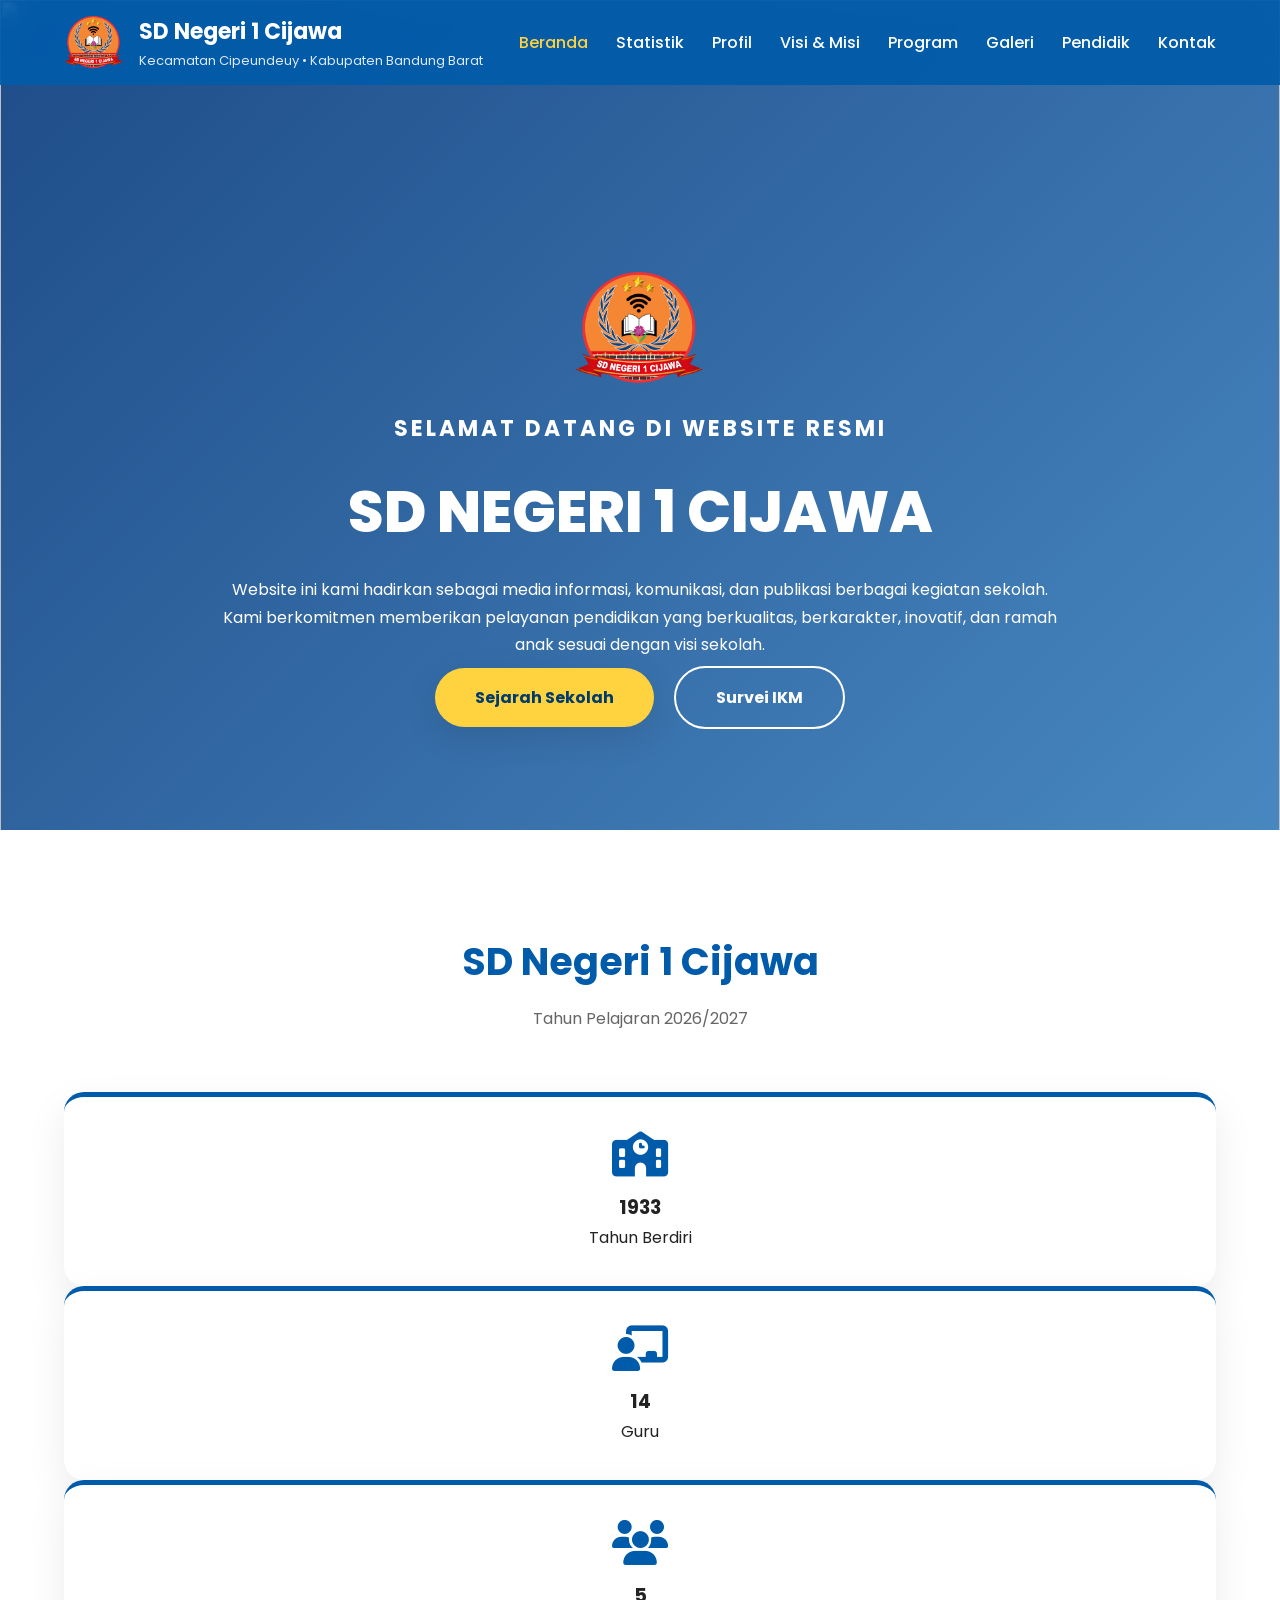
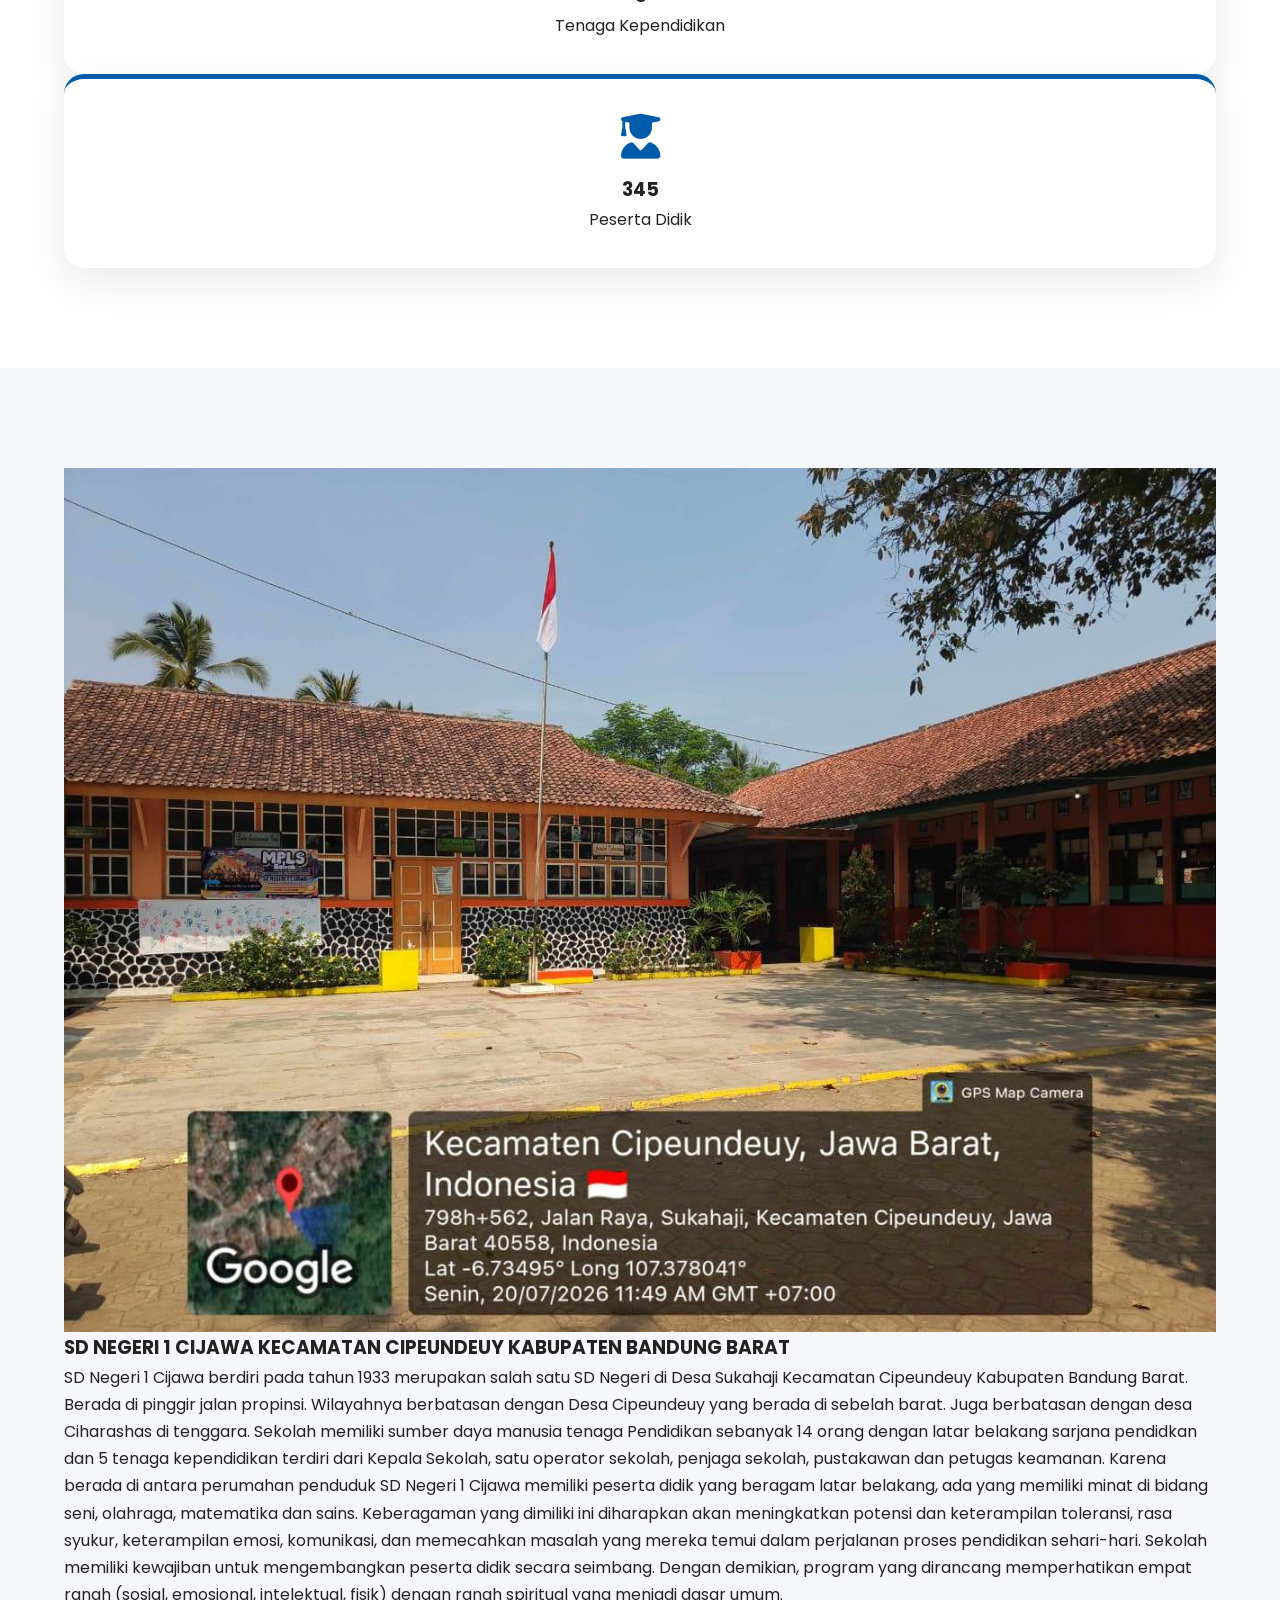
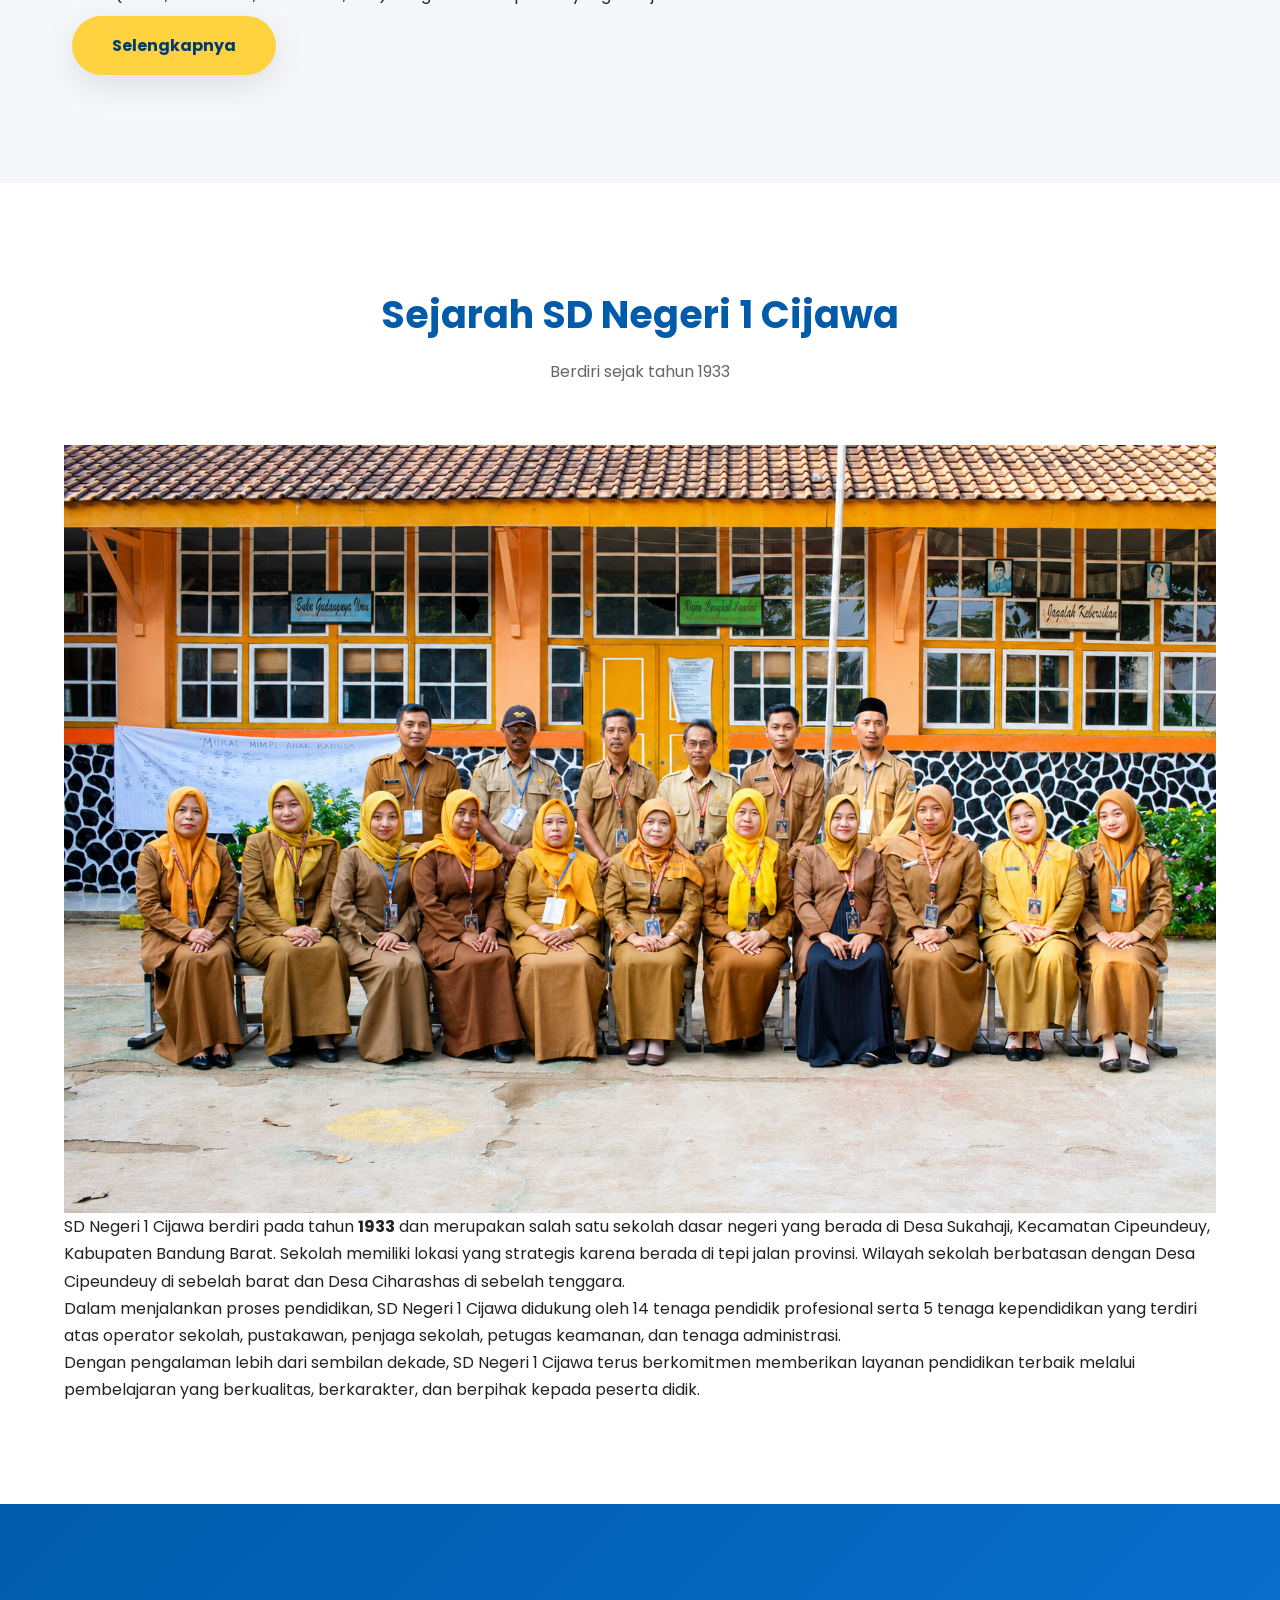
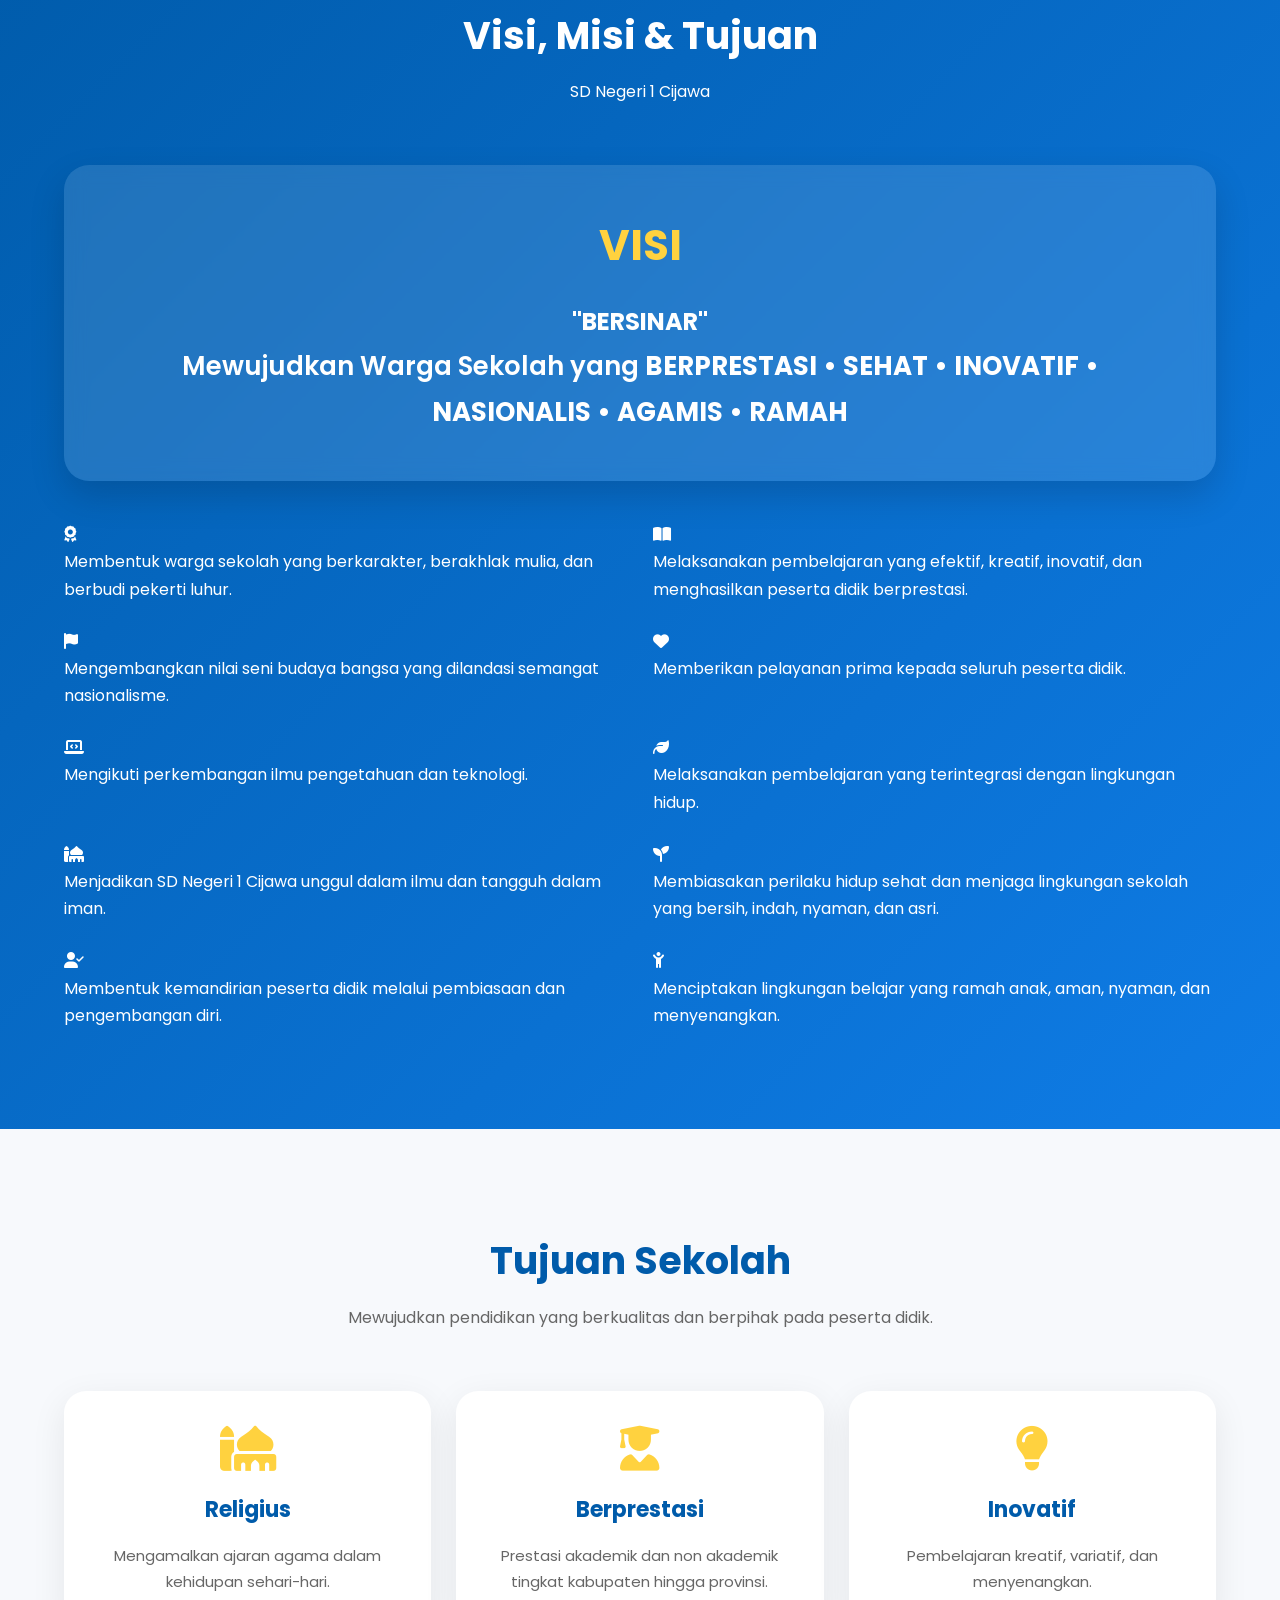
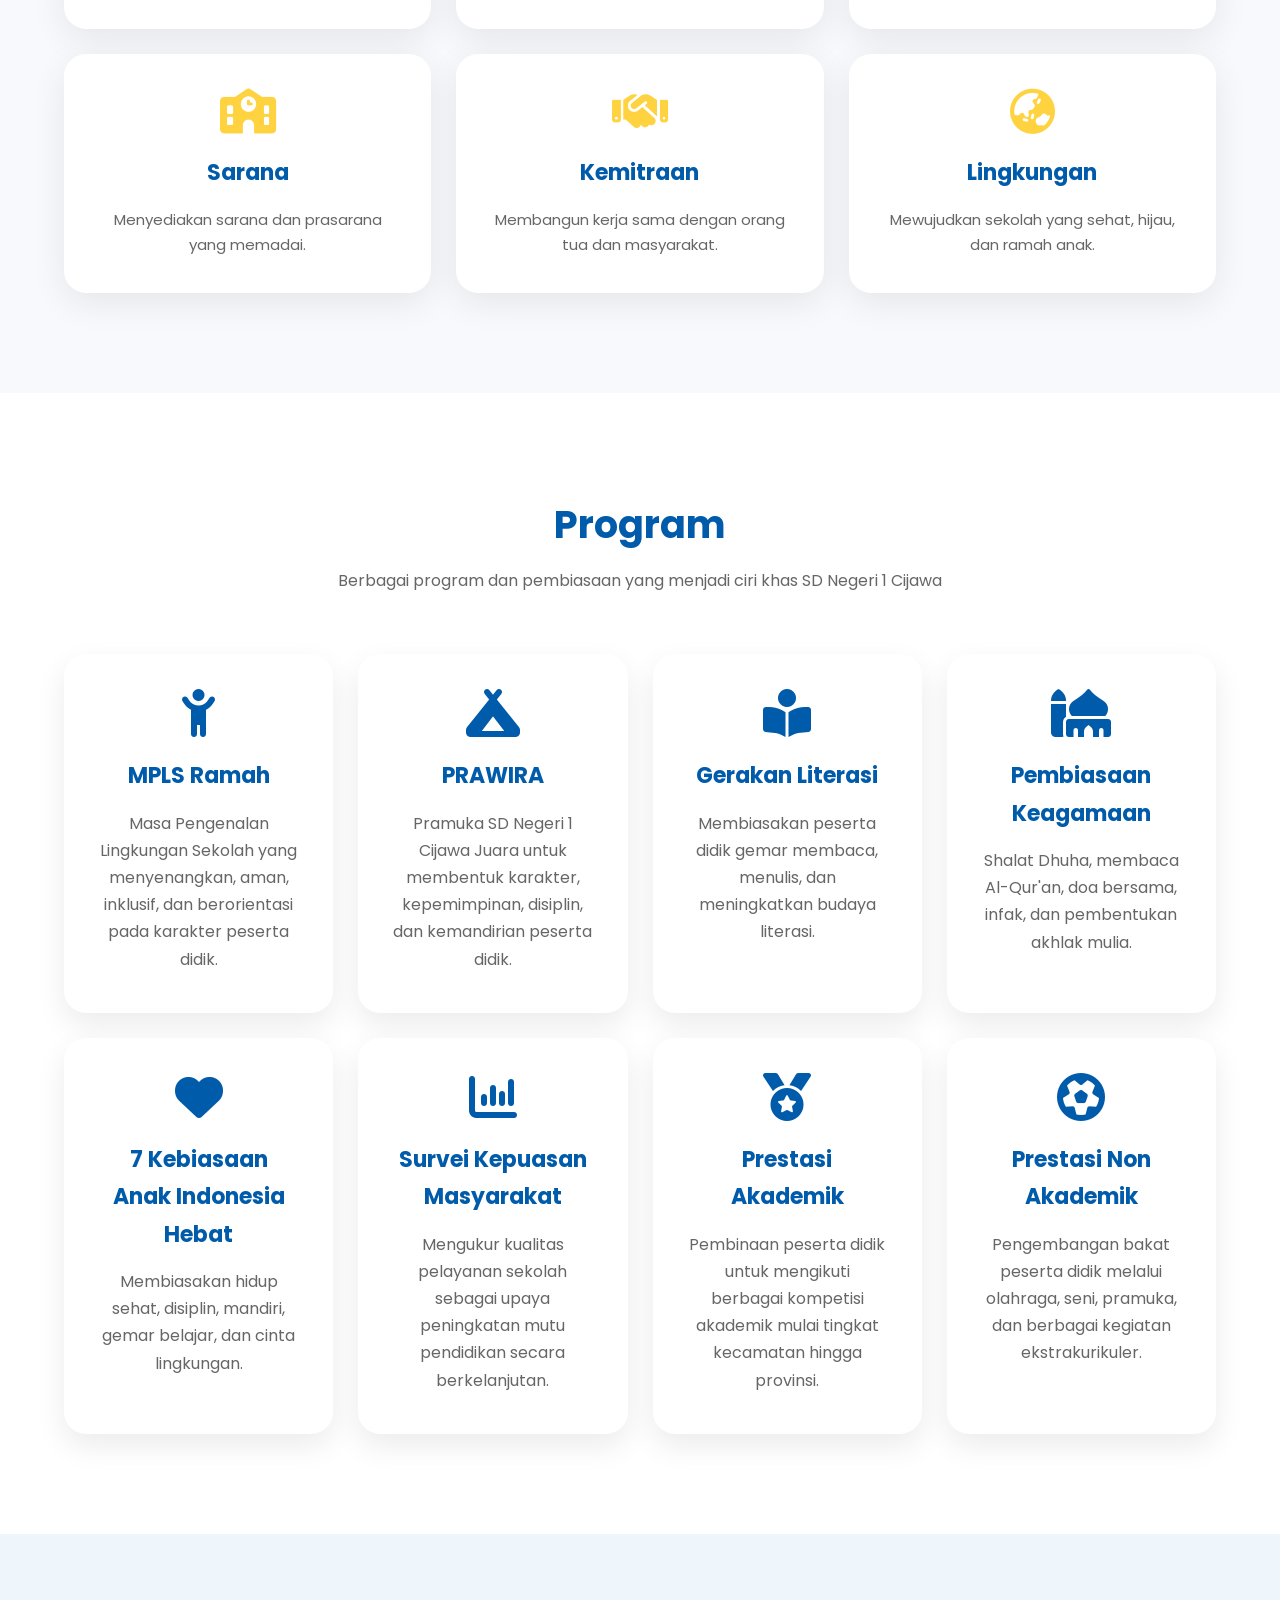
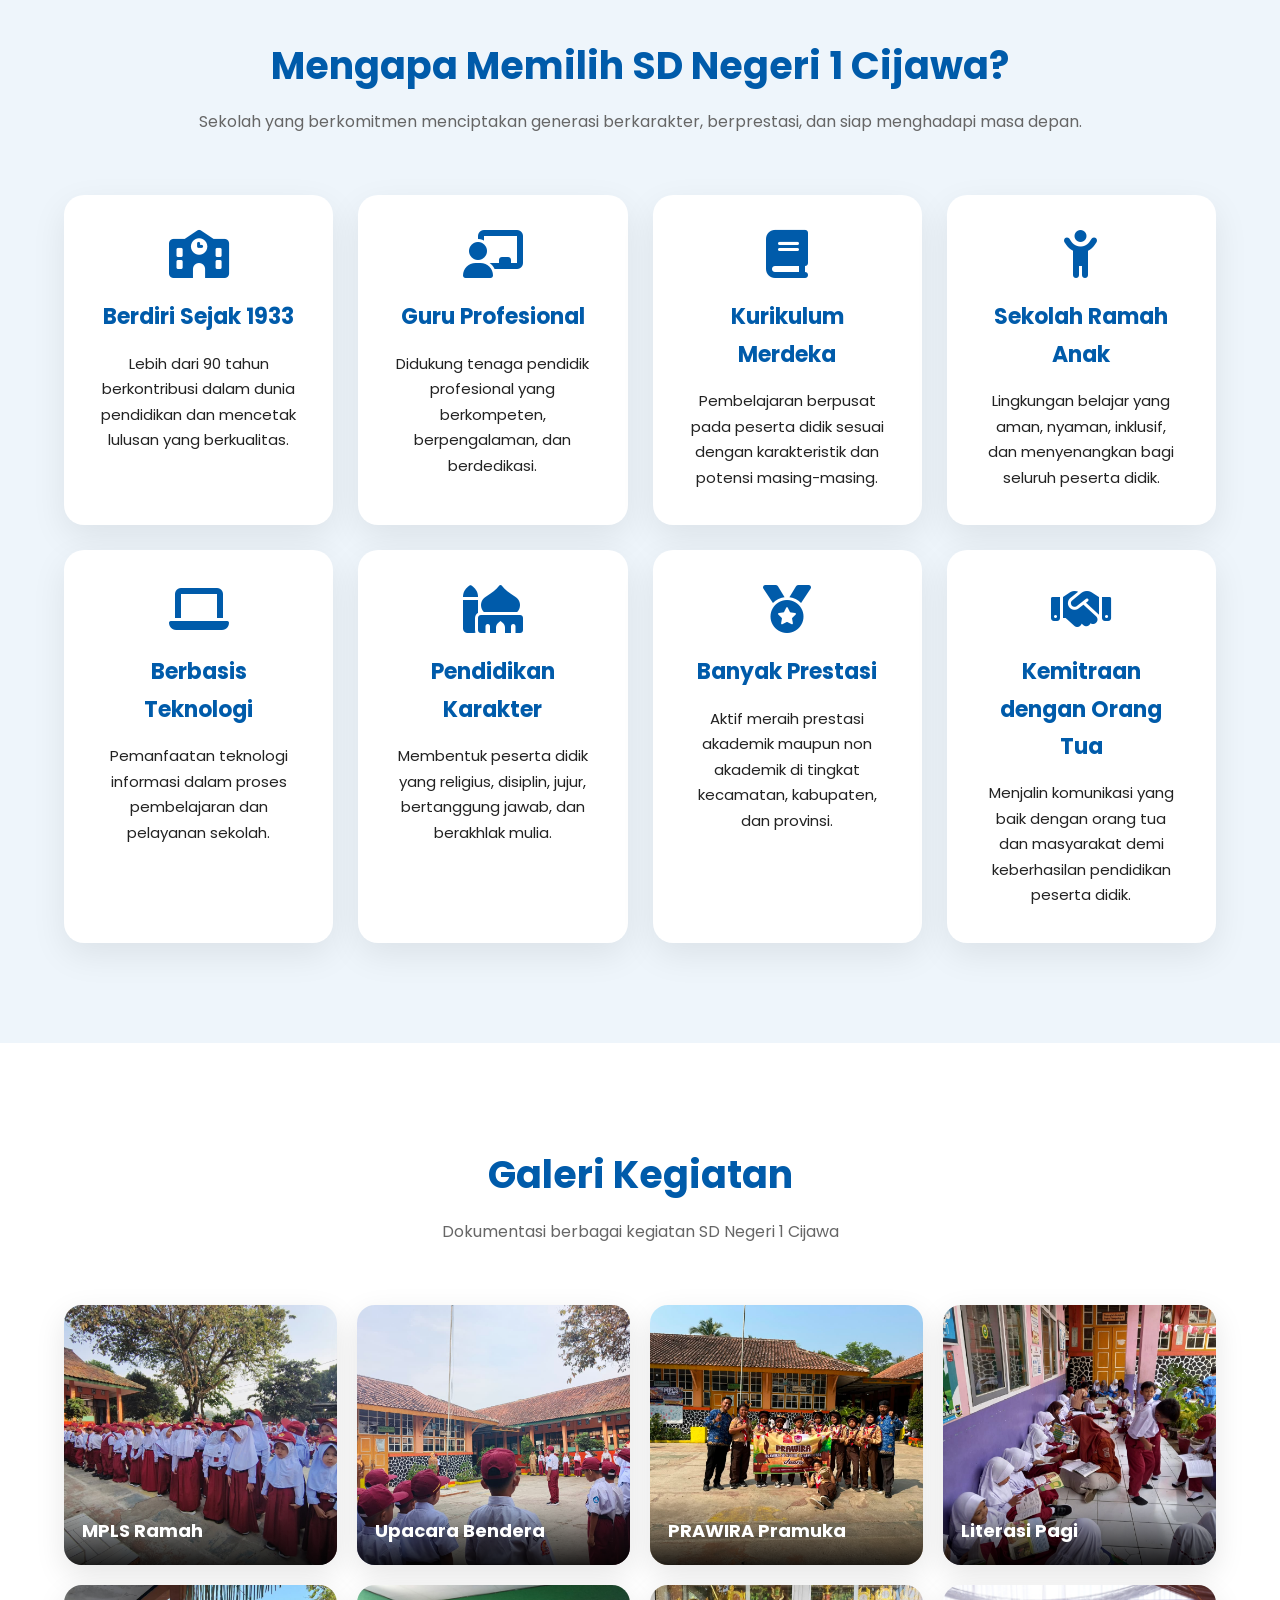
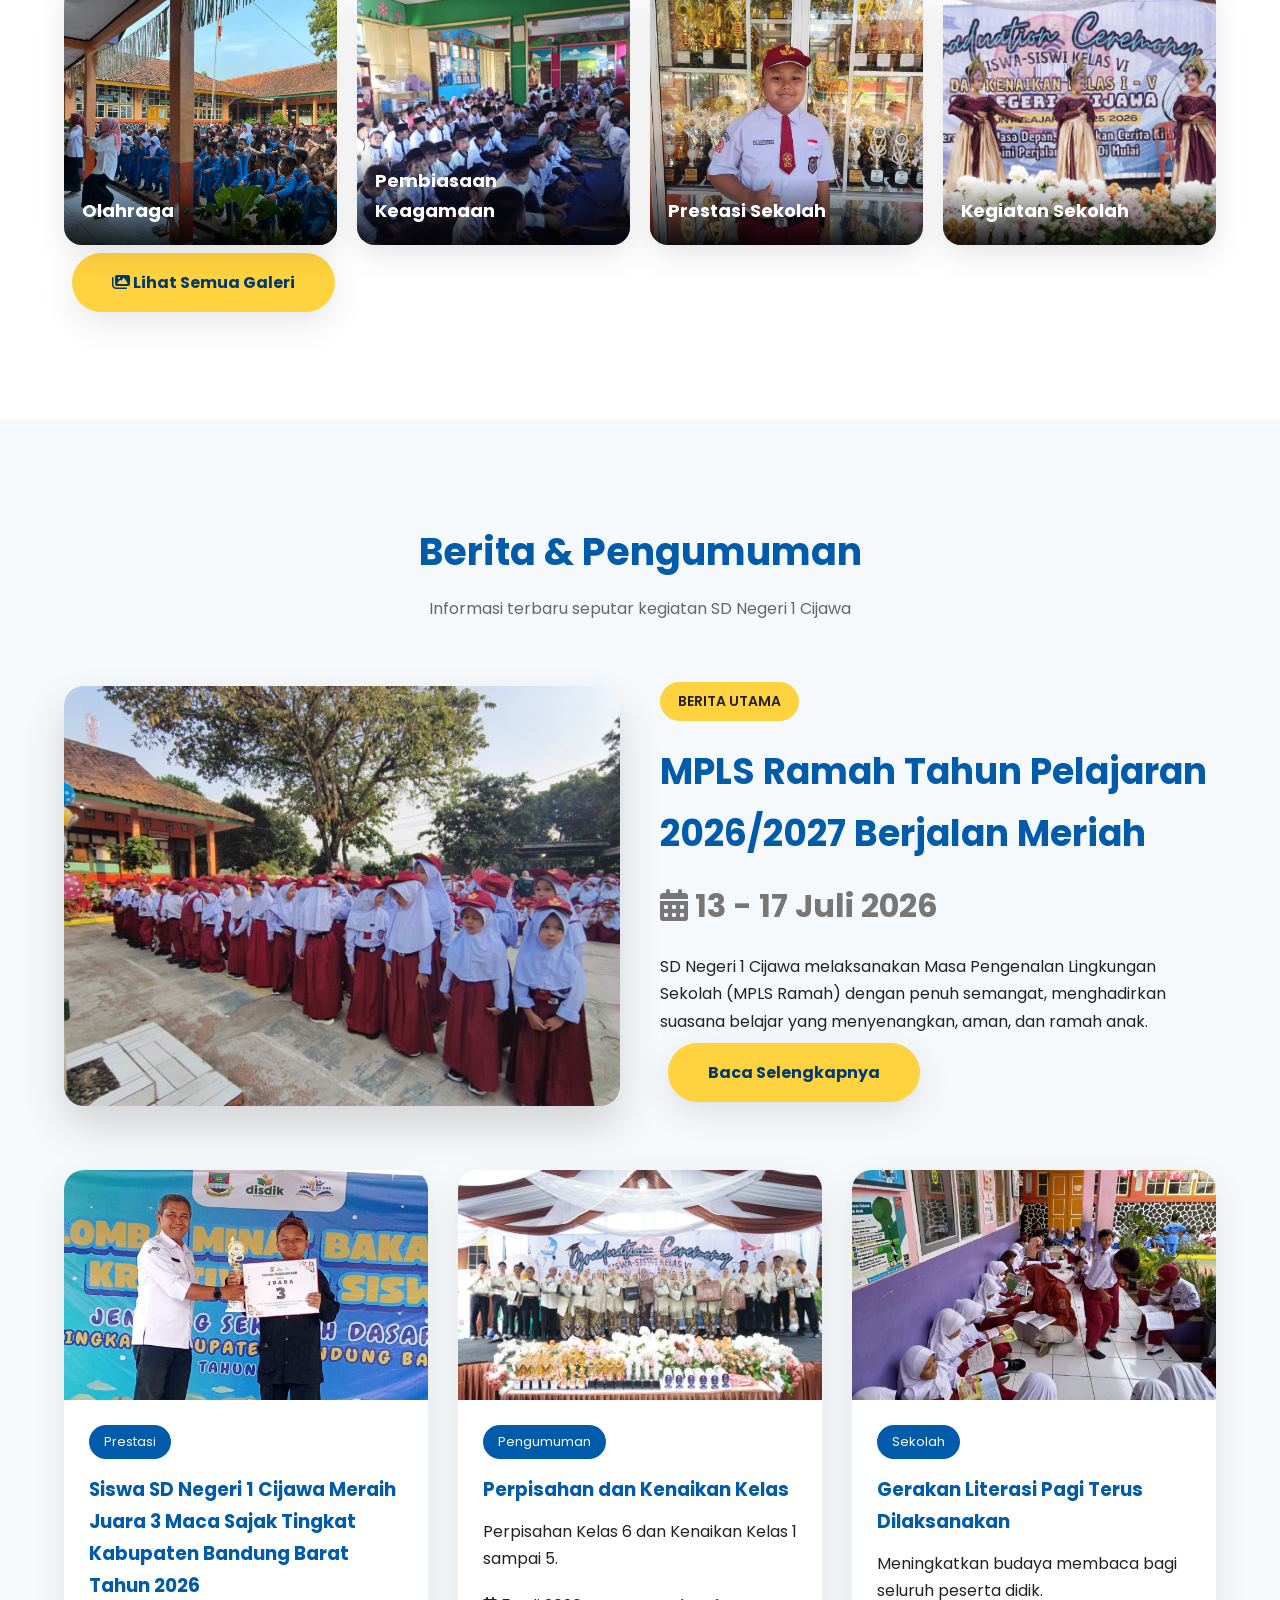
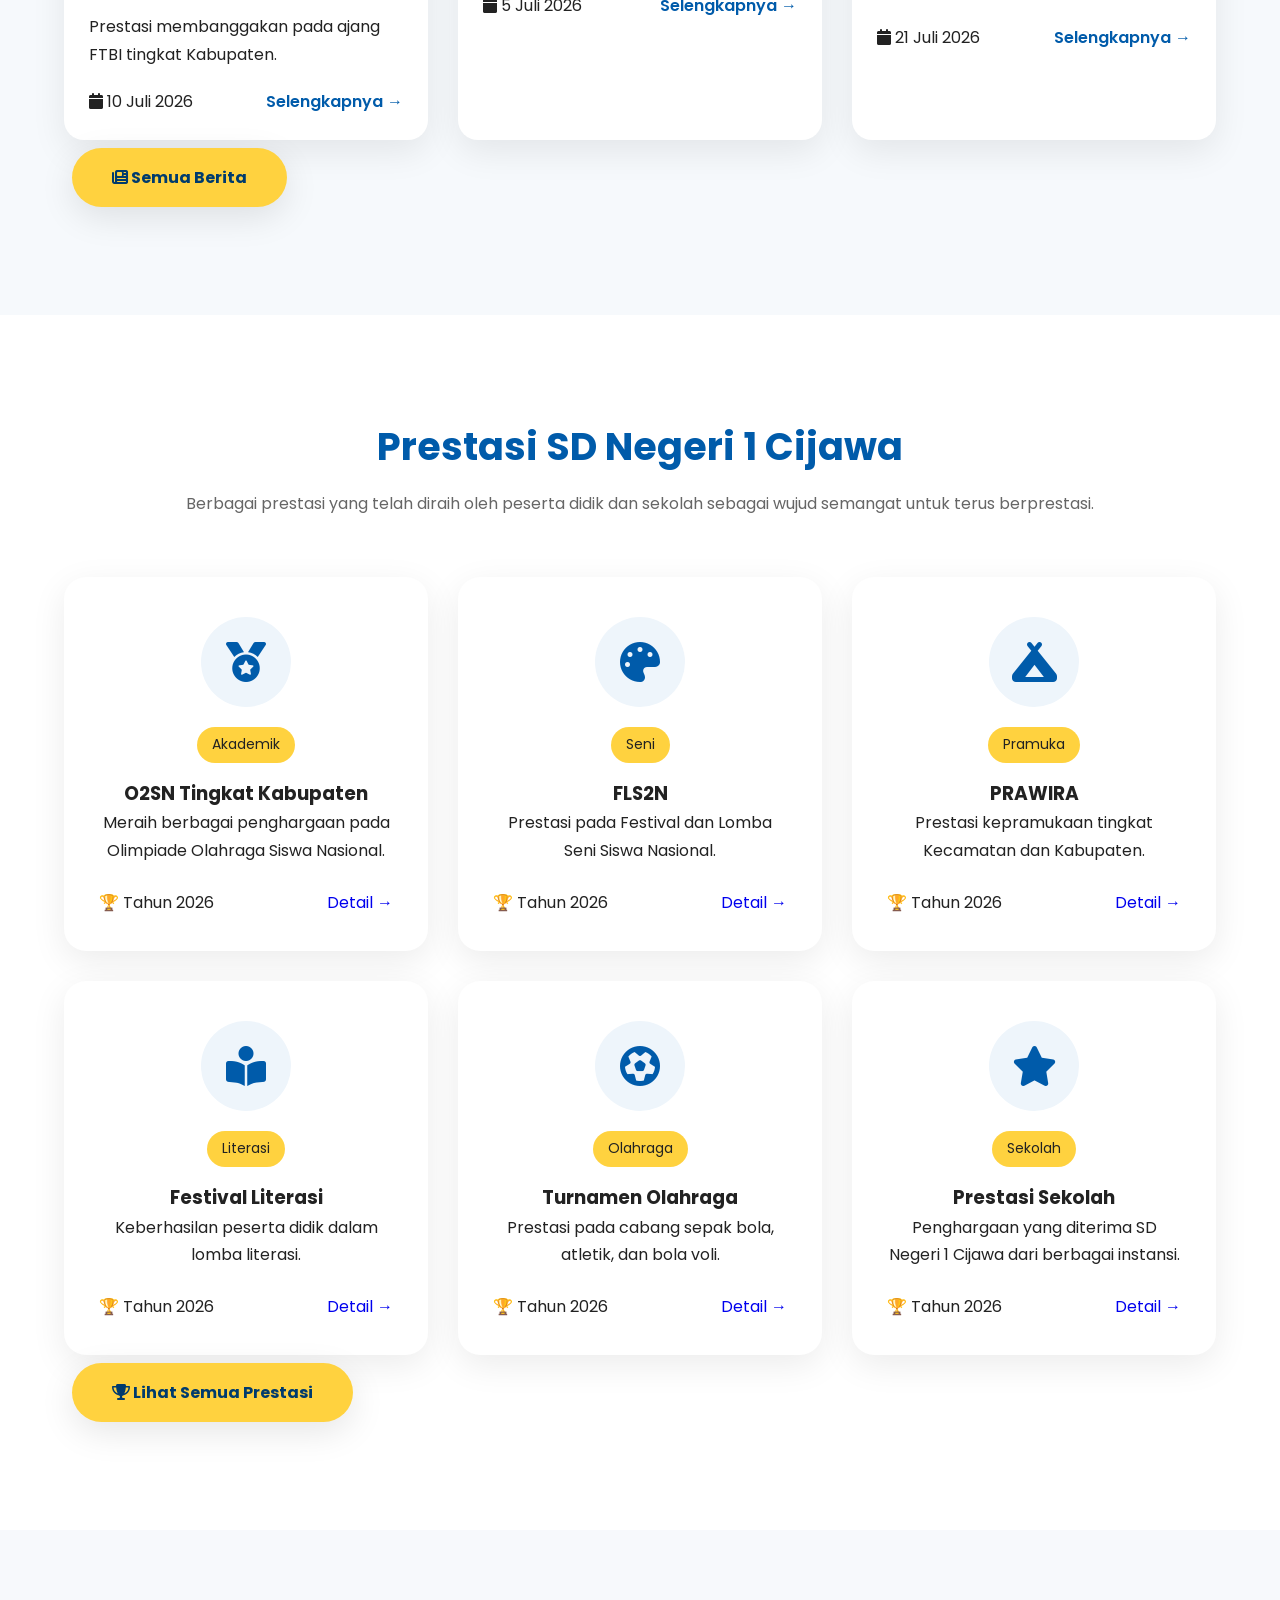
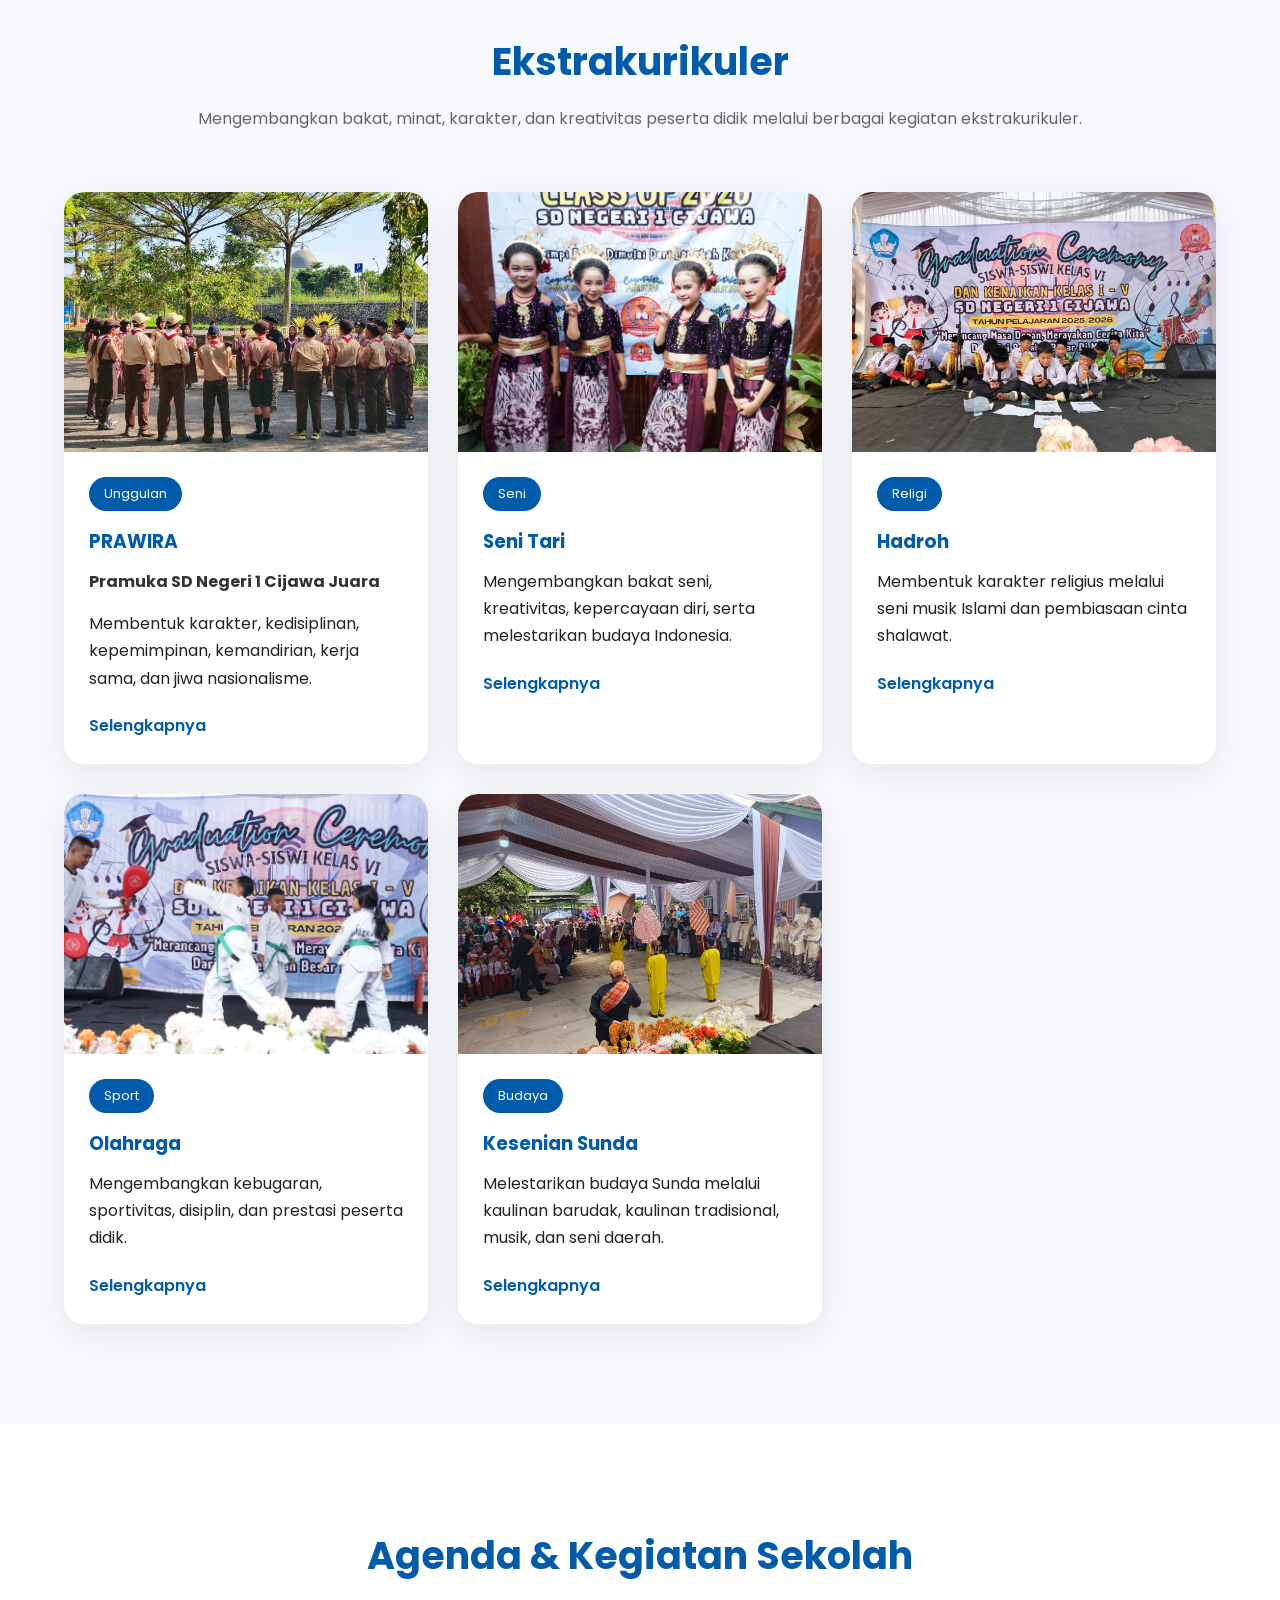
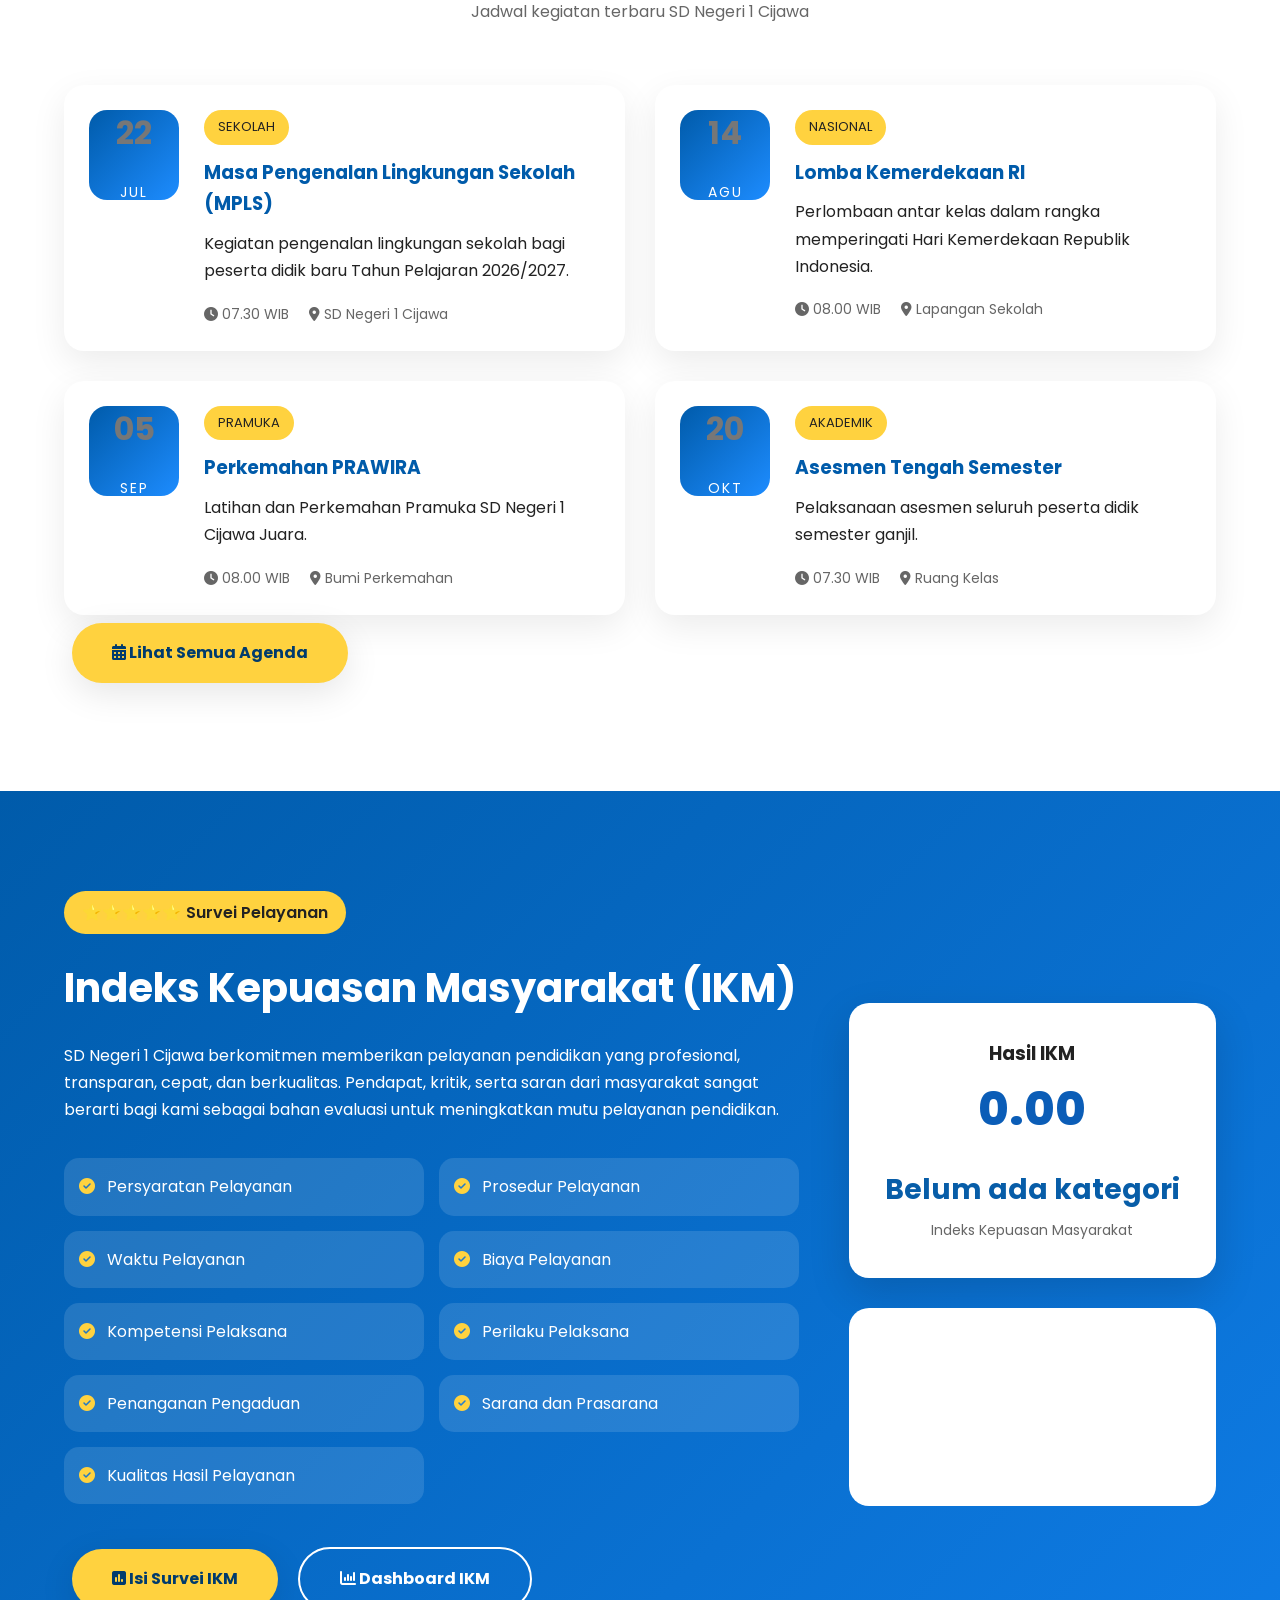
==== commit 71017e3d: "index.html" ====
--- a/index.html
+++ b/index.html
@@ -82,7 +82,7 @@
 
 Kami berkomitmen memberikan pelayanan pendidikan
 yang berkualitas, berkarakter, inovatif, dan ramah anak
-sesuai dengan visi sekolah
+sesuai dengan visi sekolah.
 
 <div class="hero-button">
 
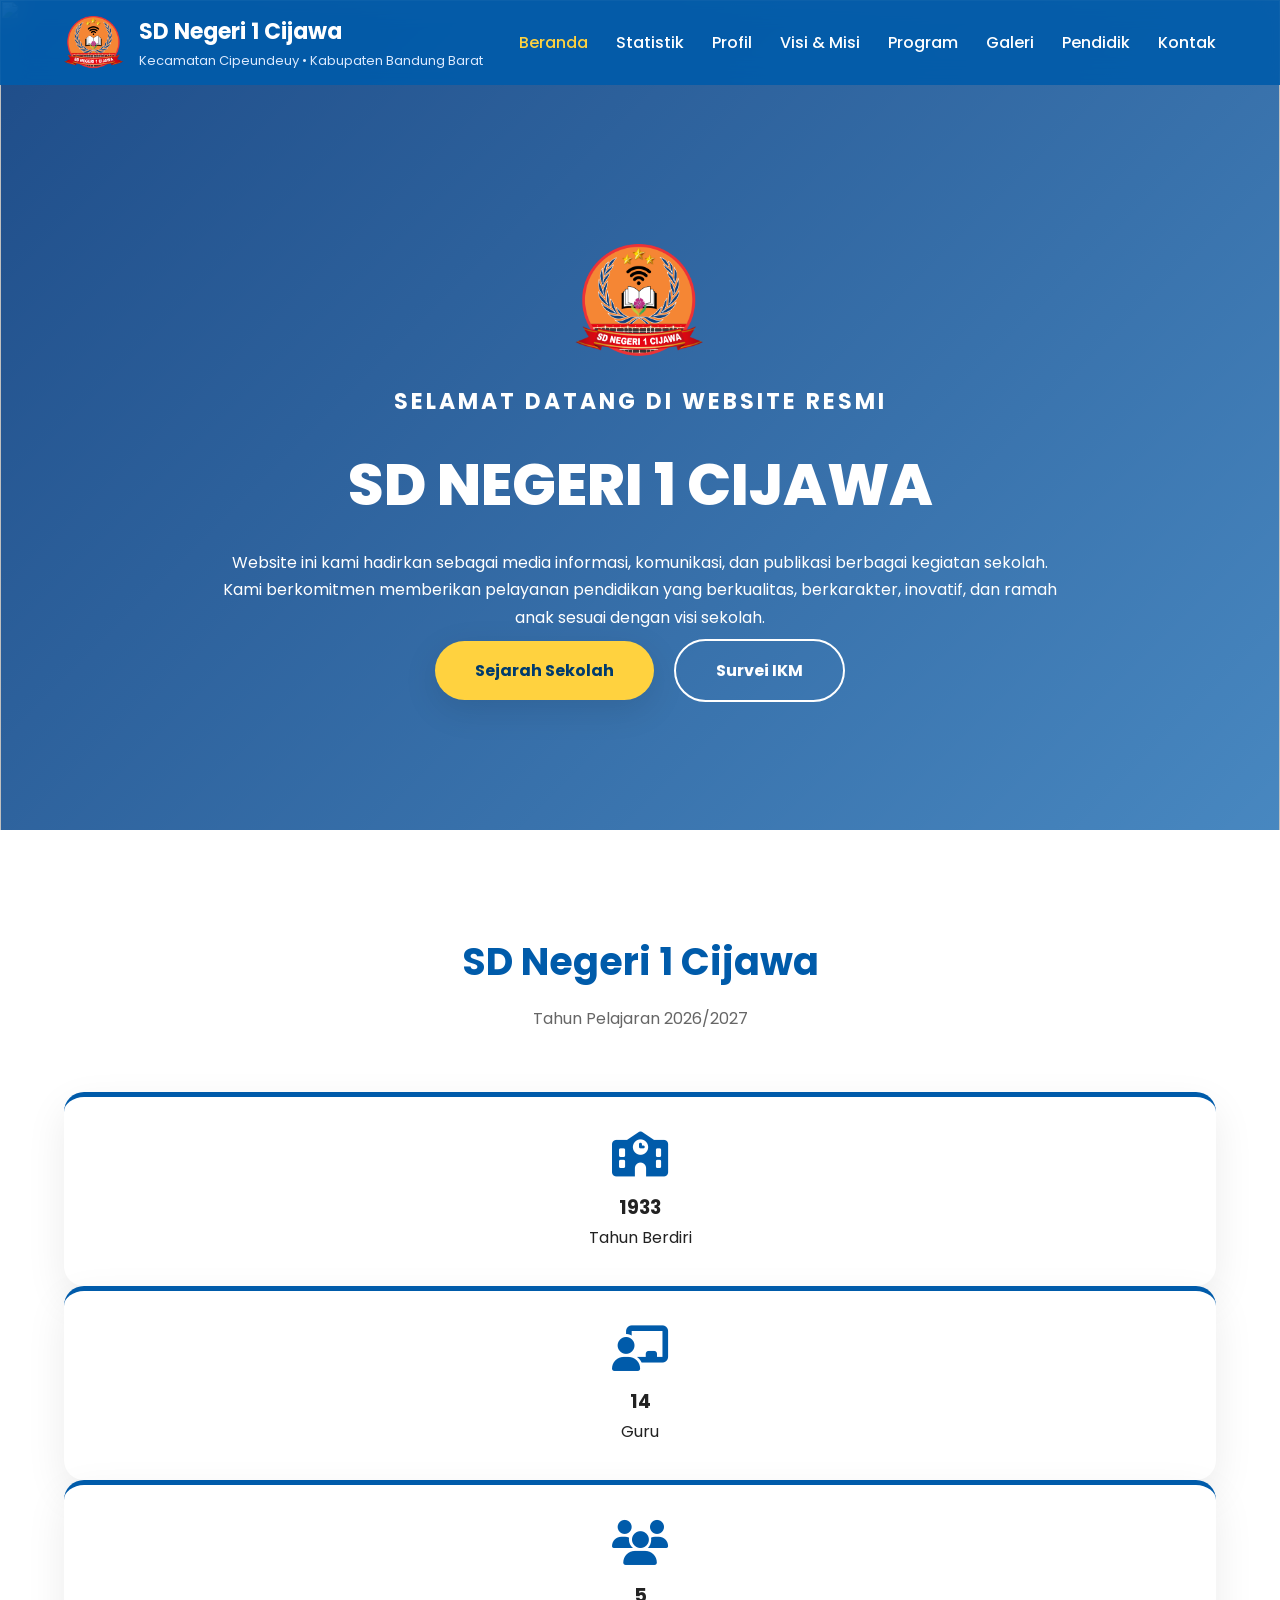
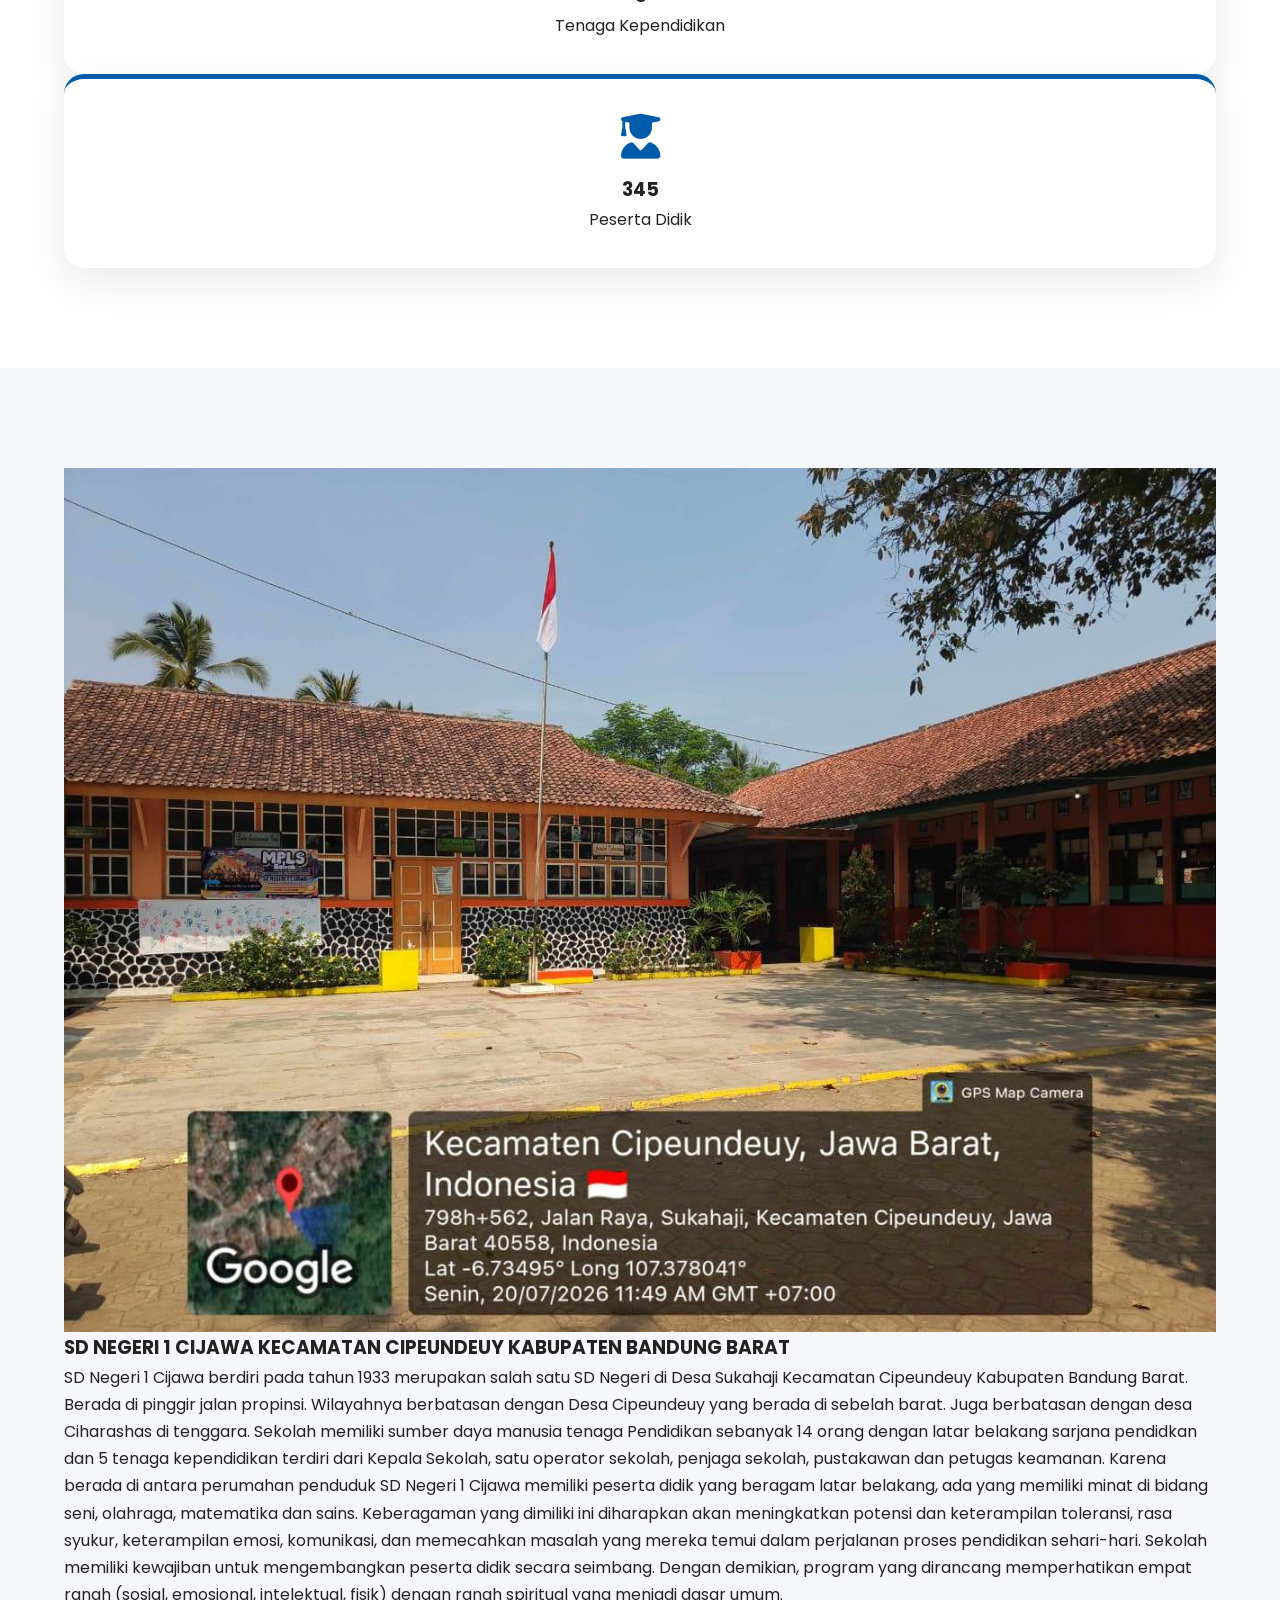
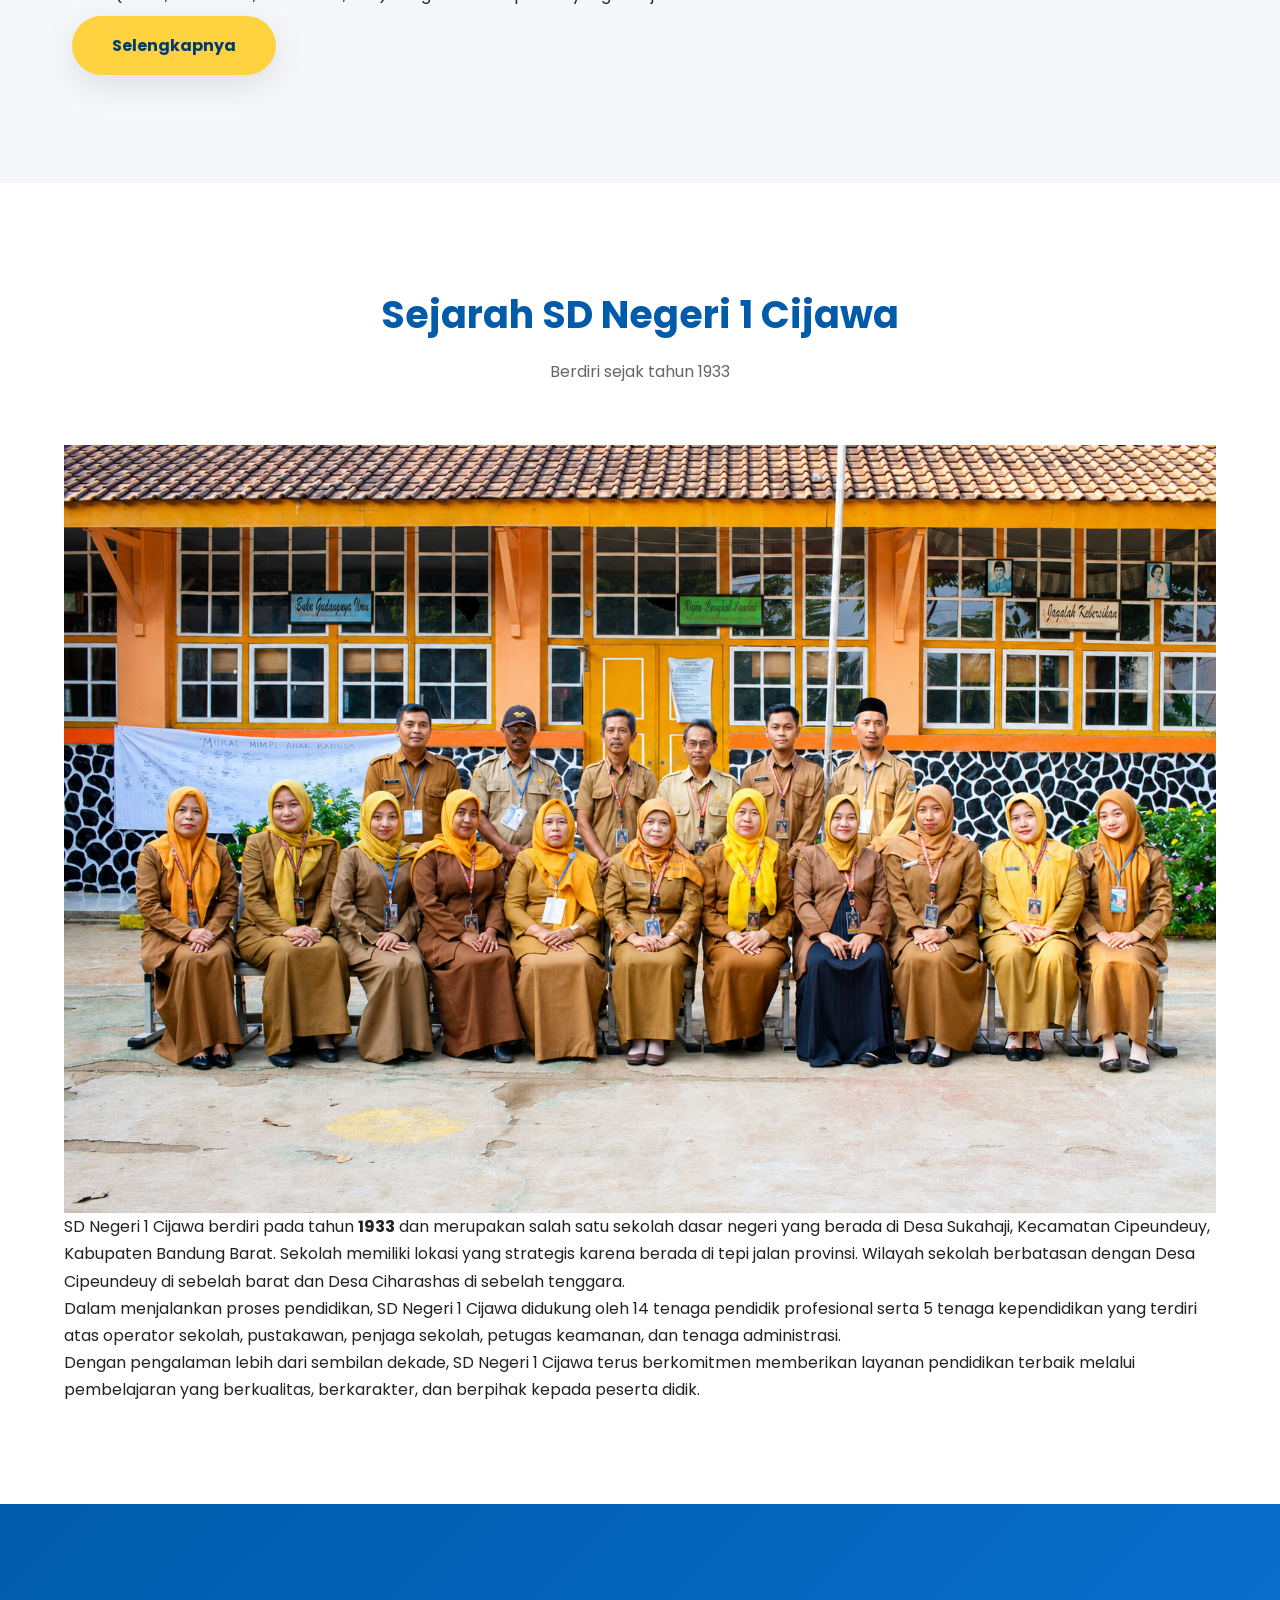
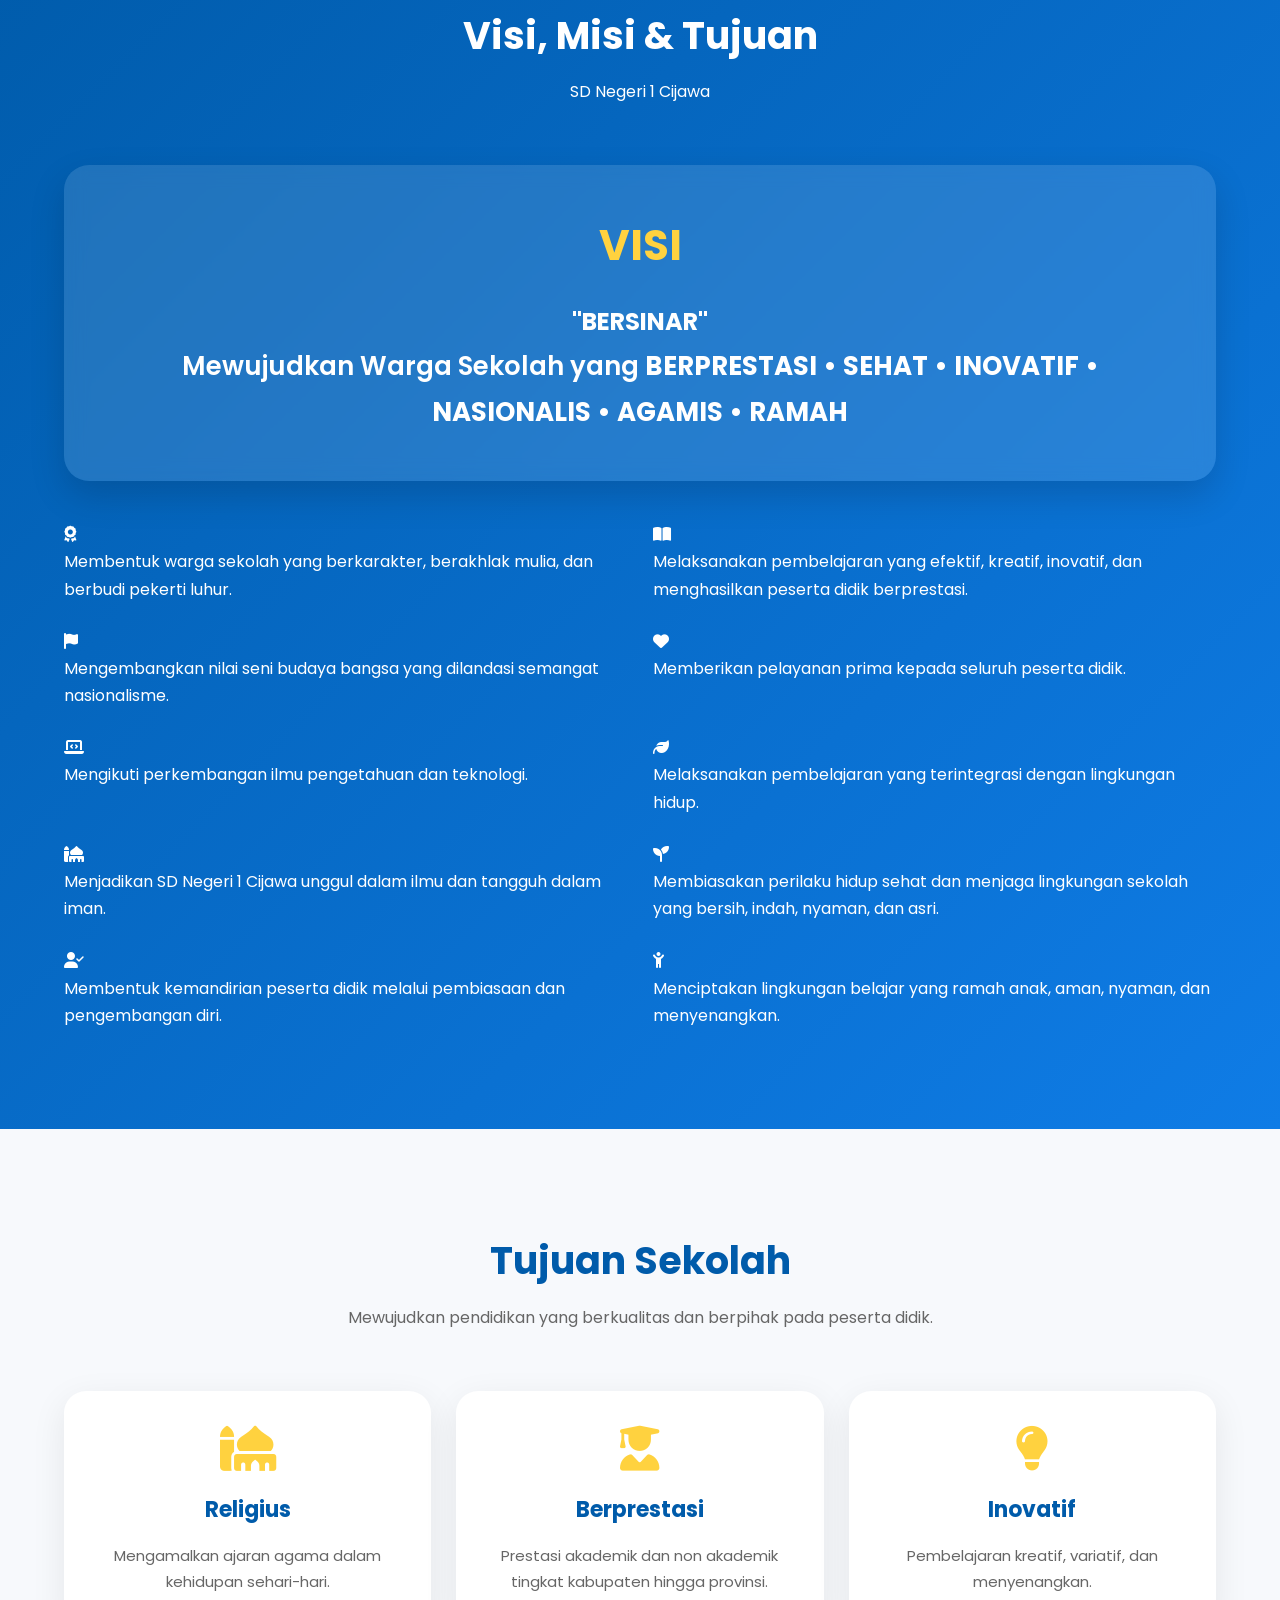
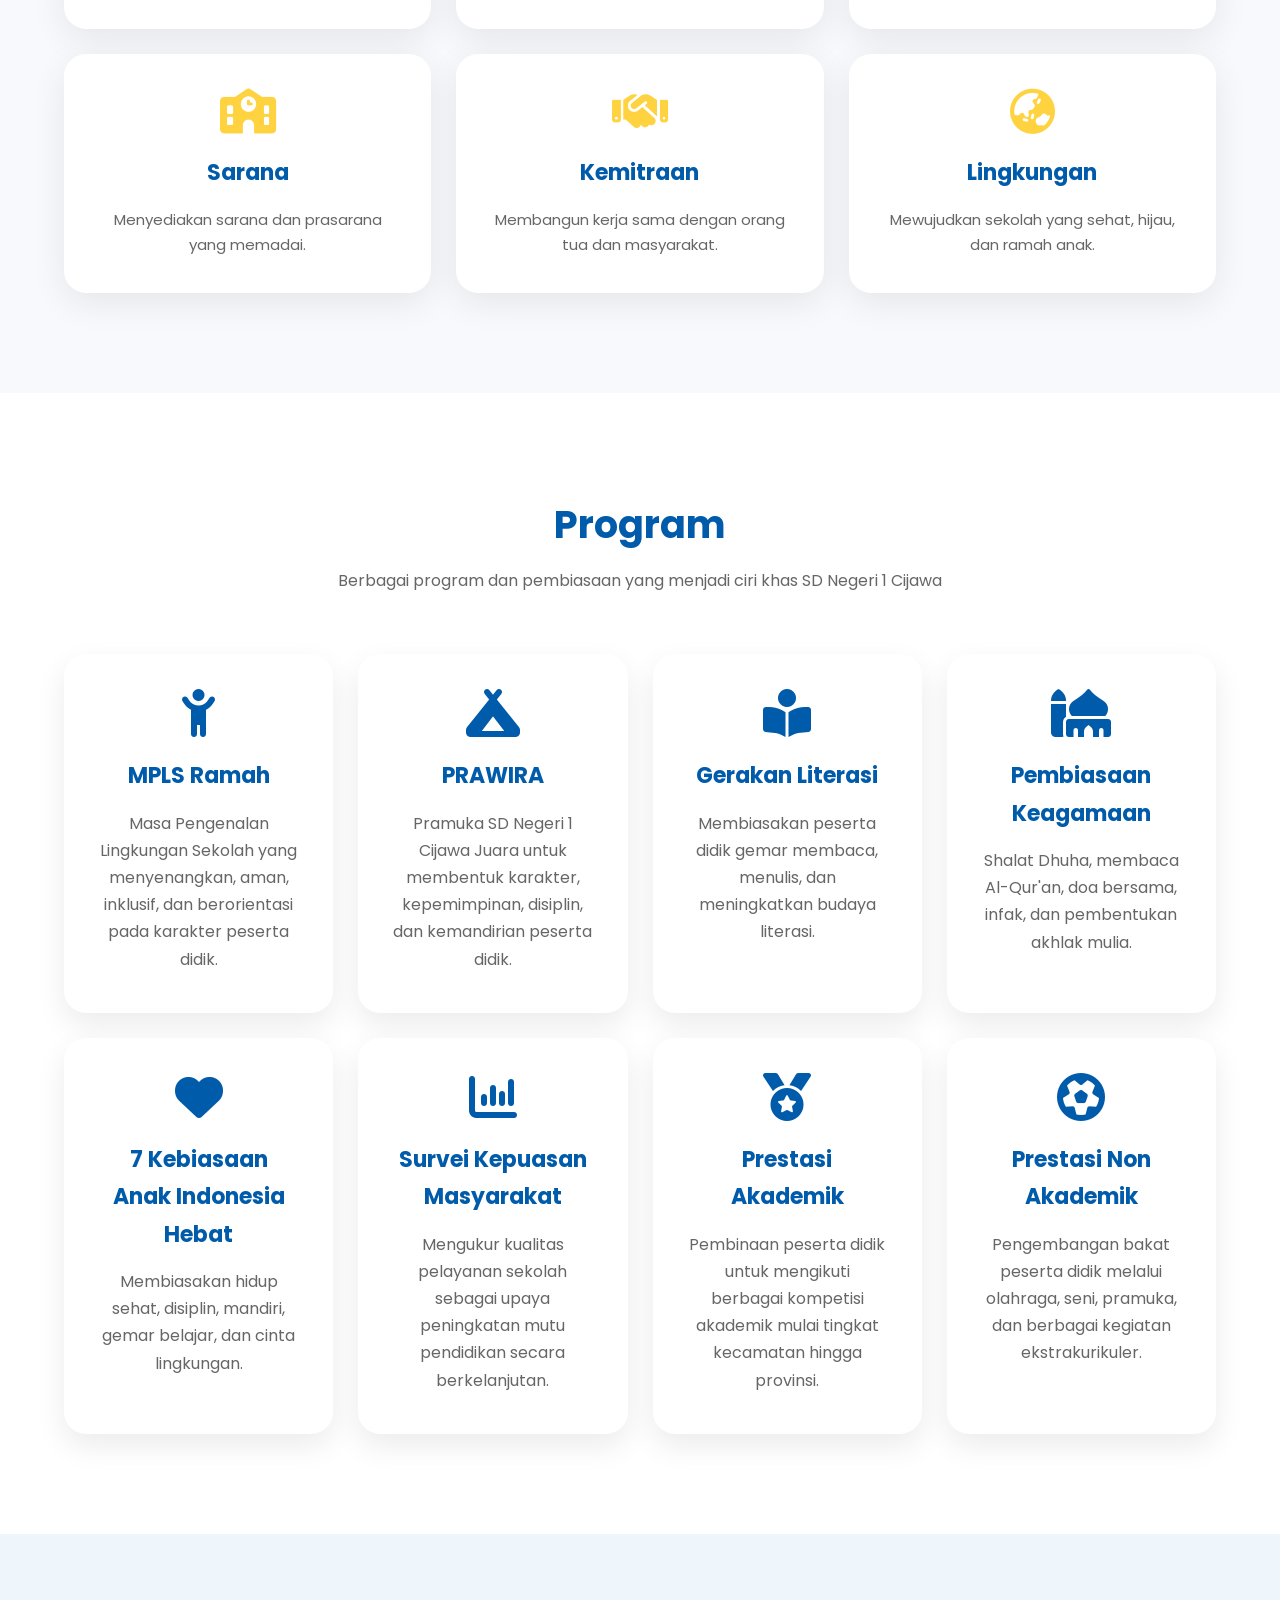
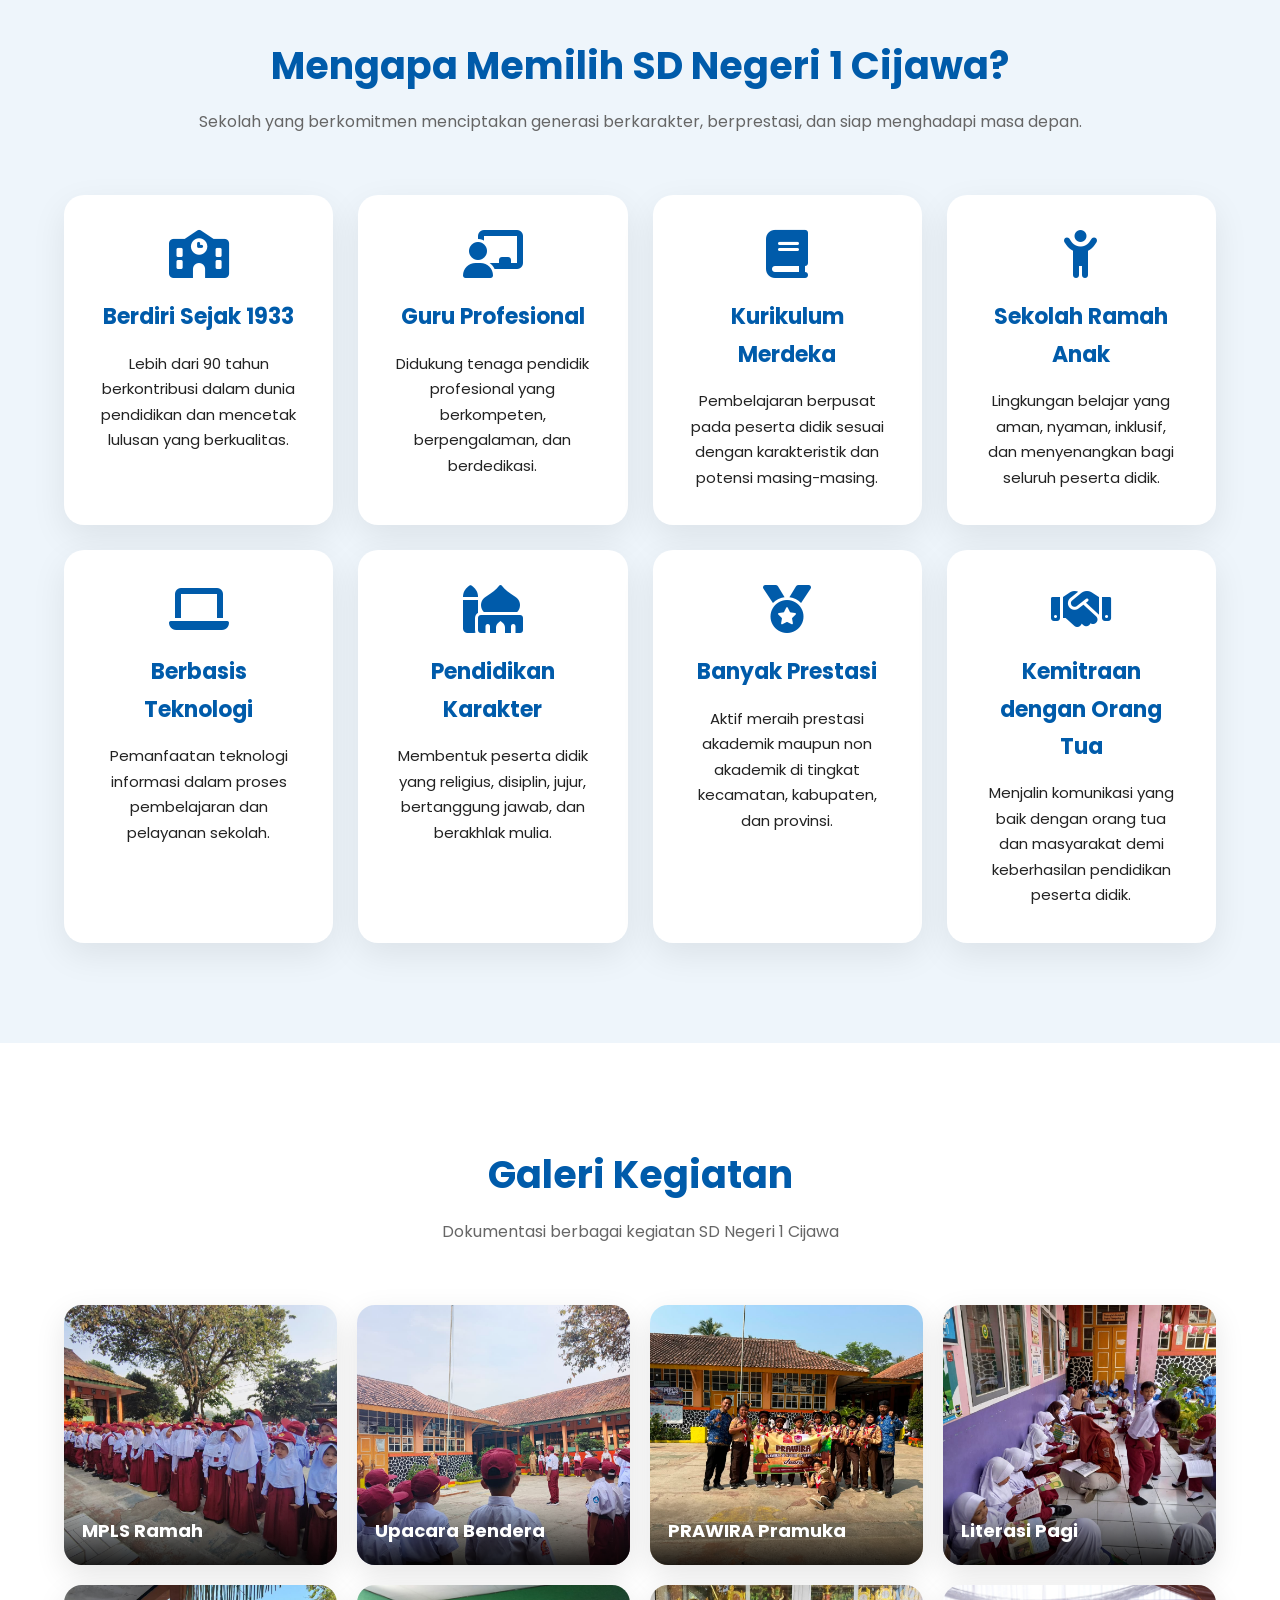
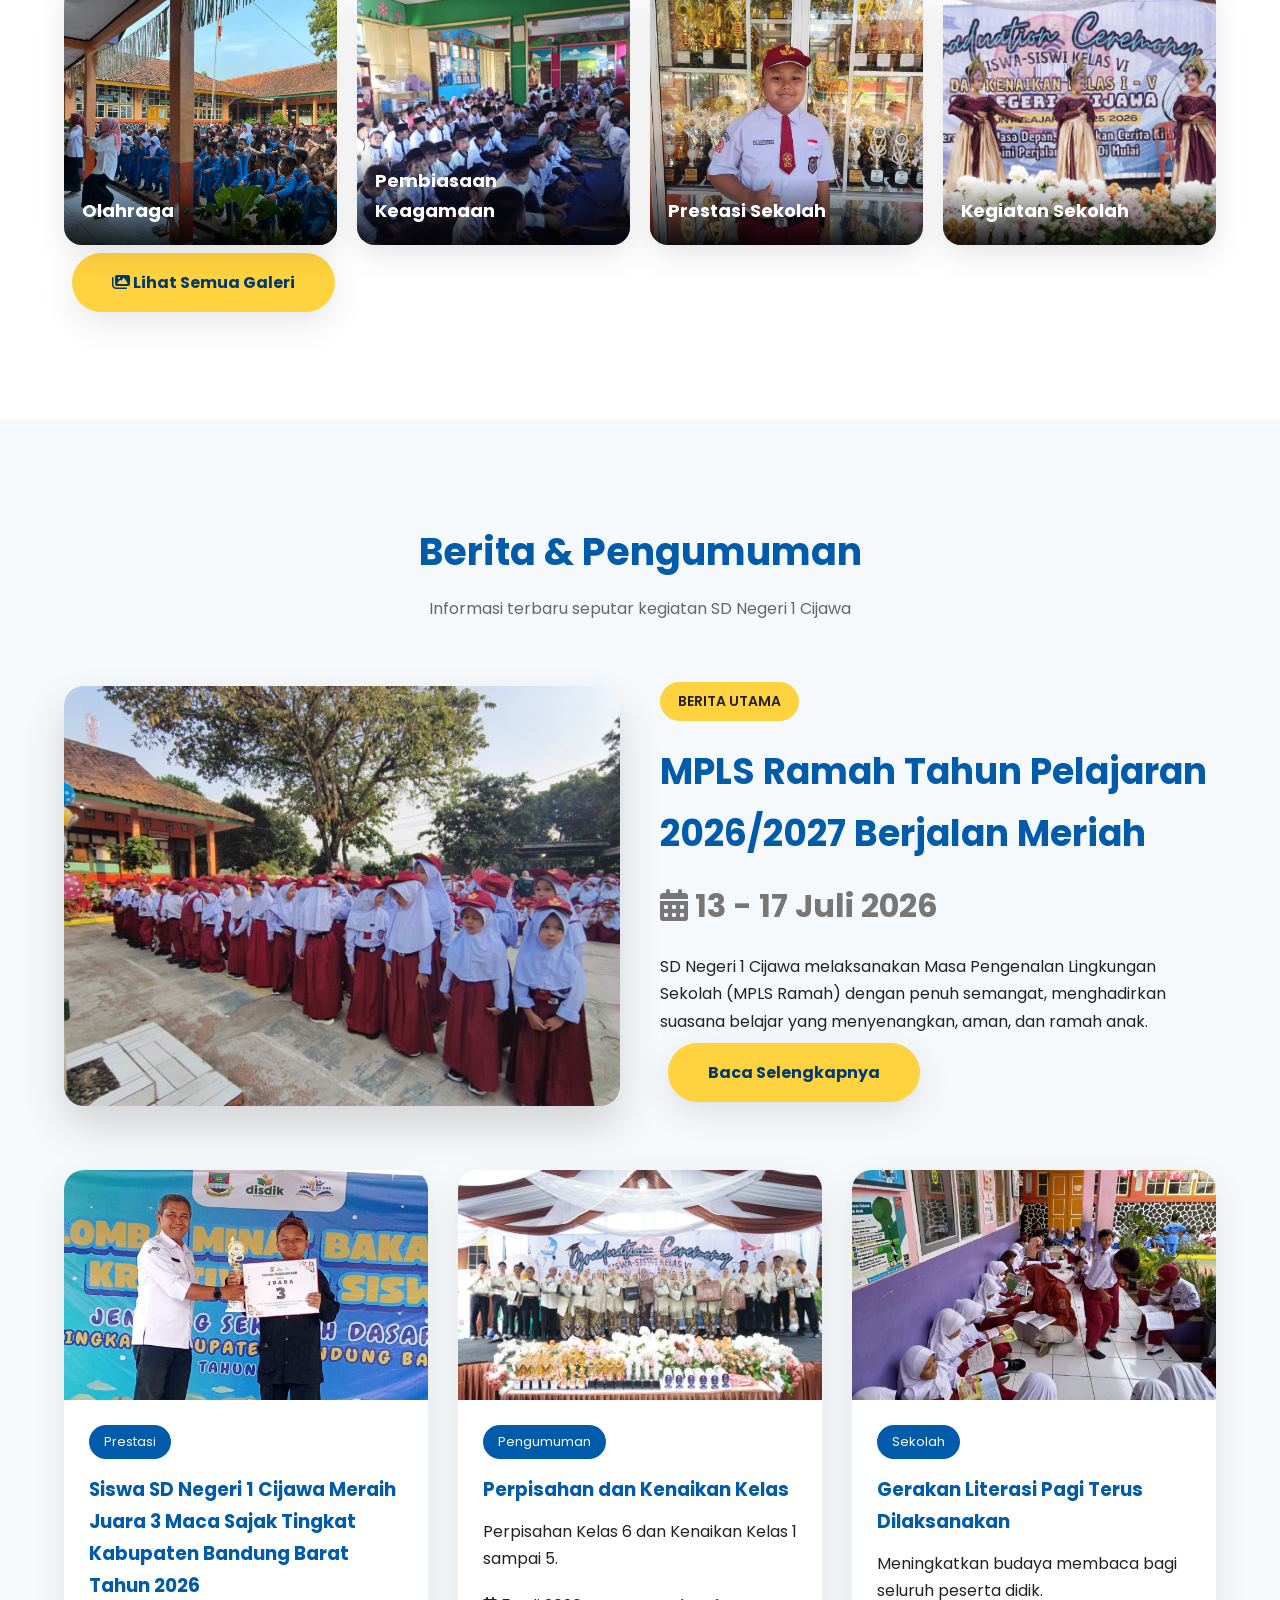
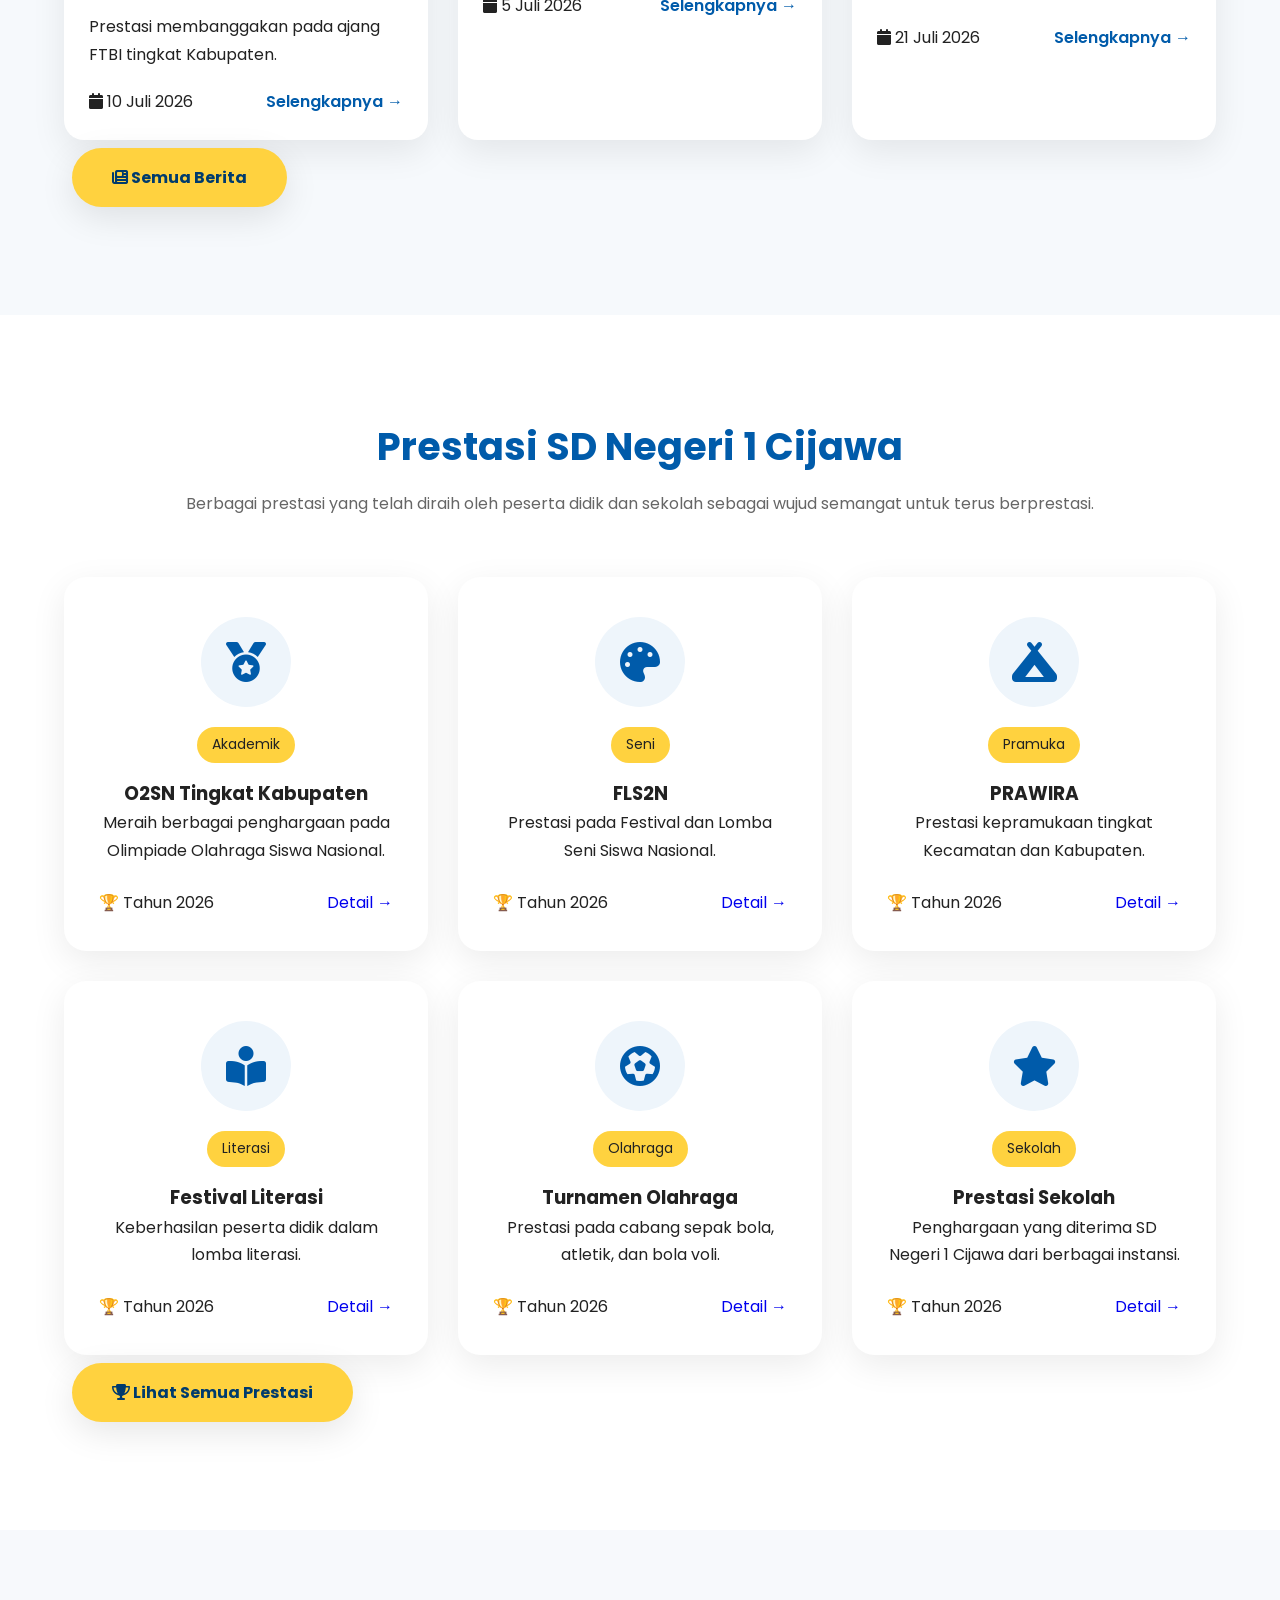
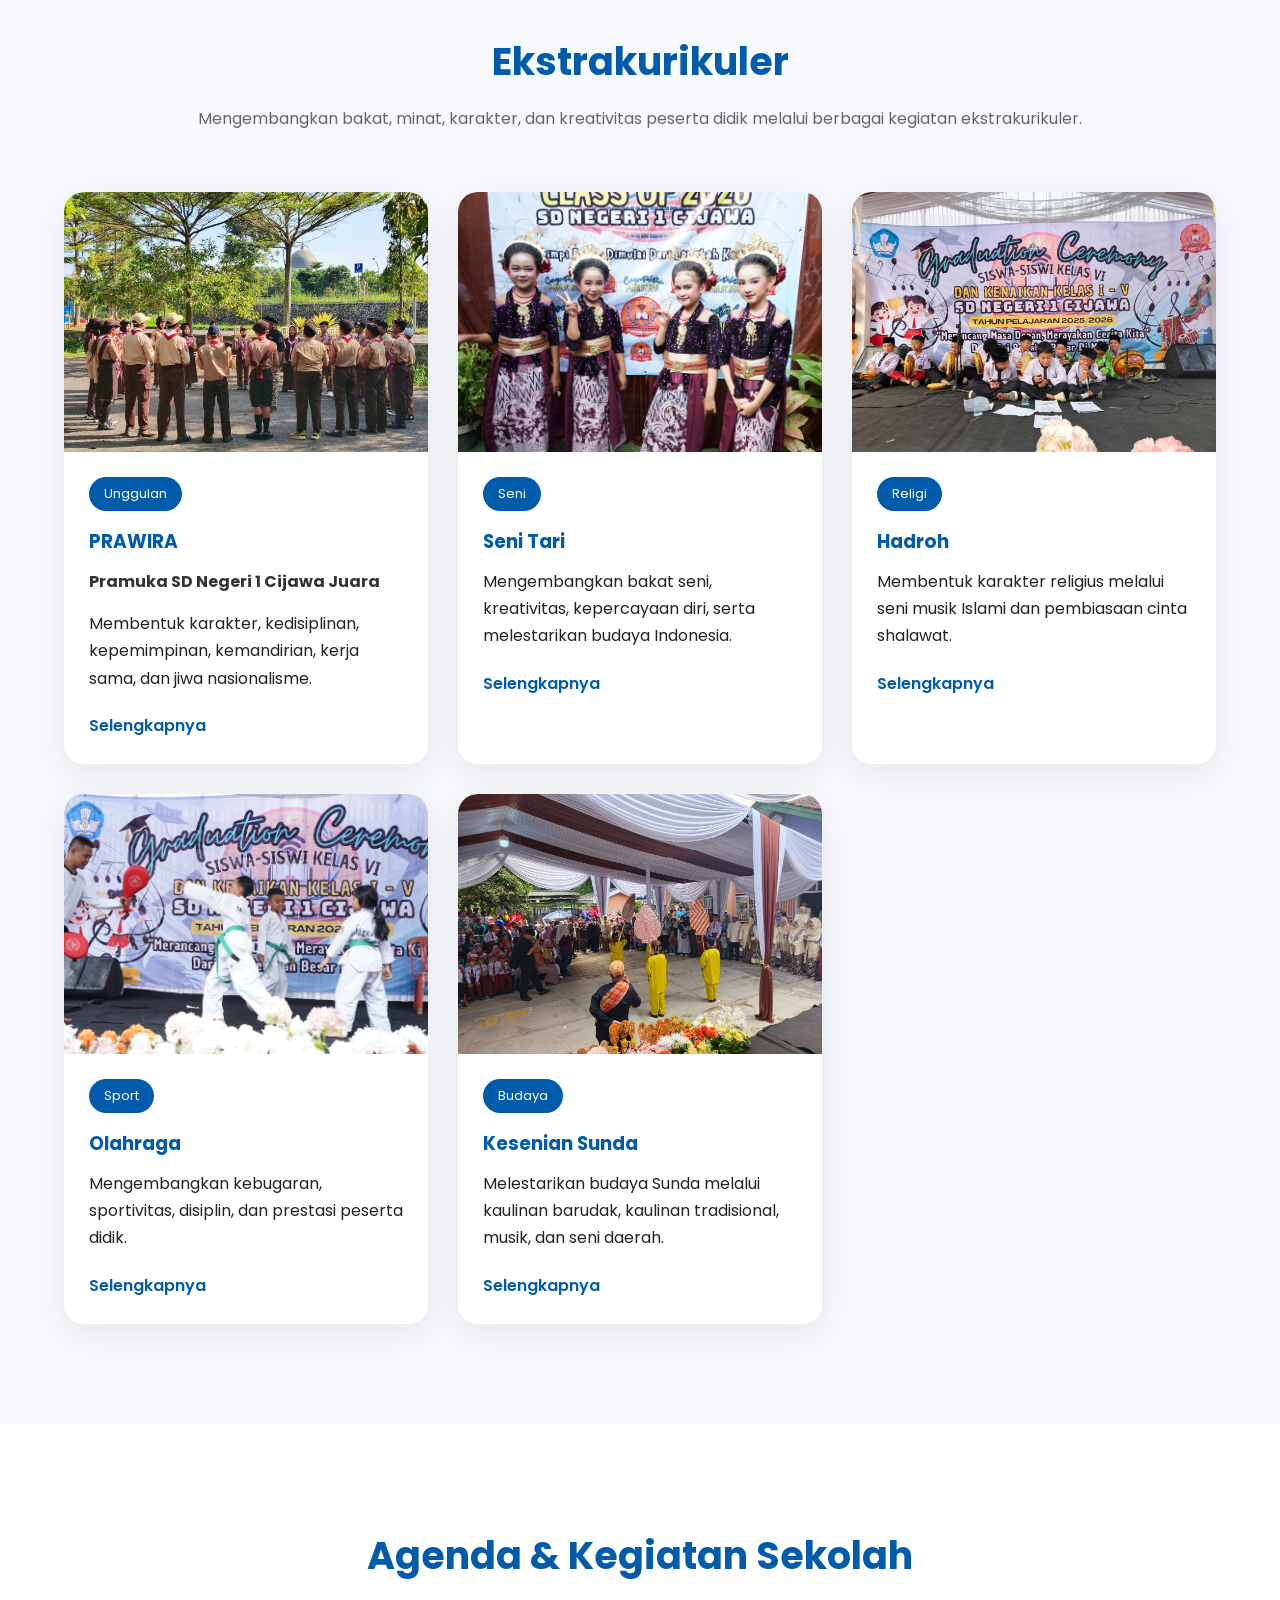
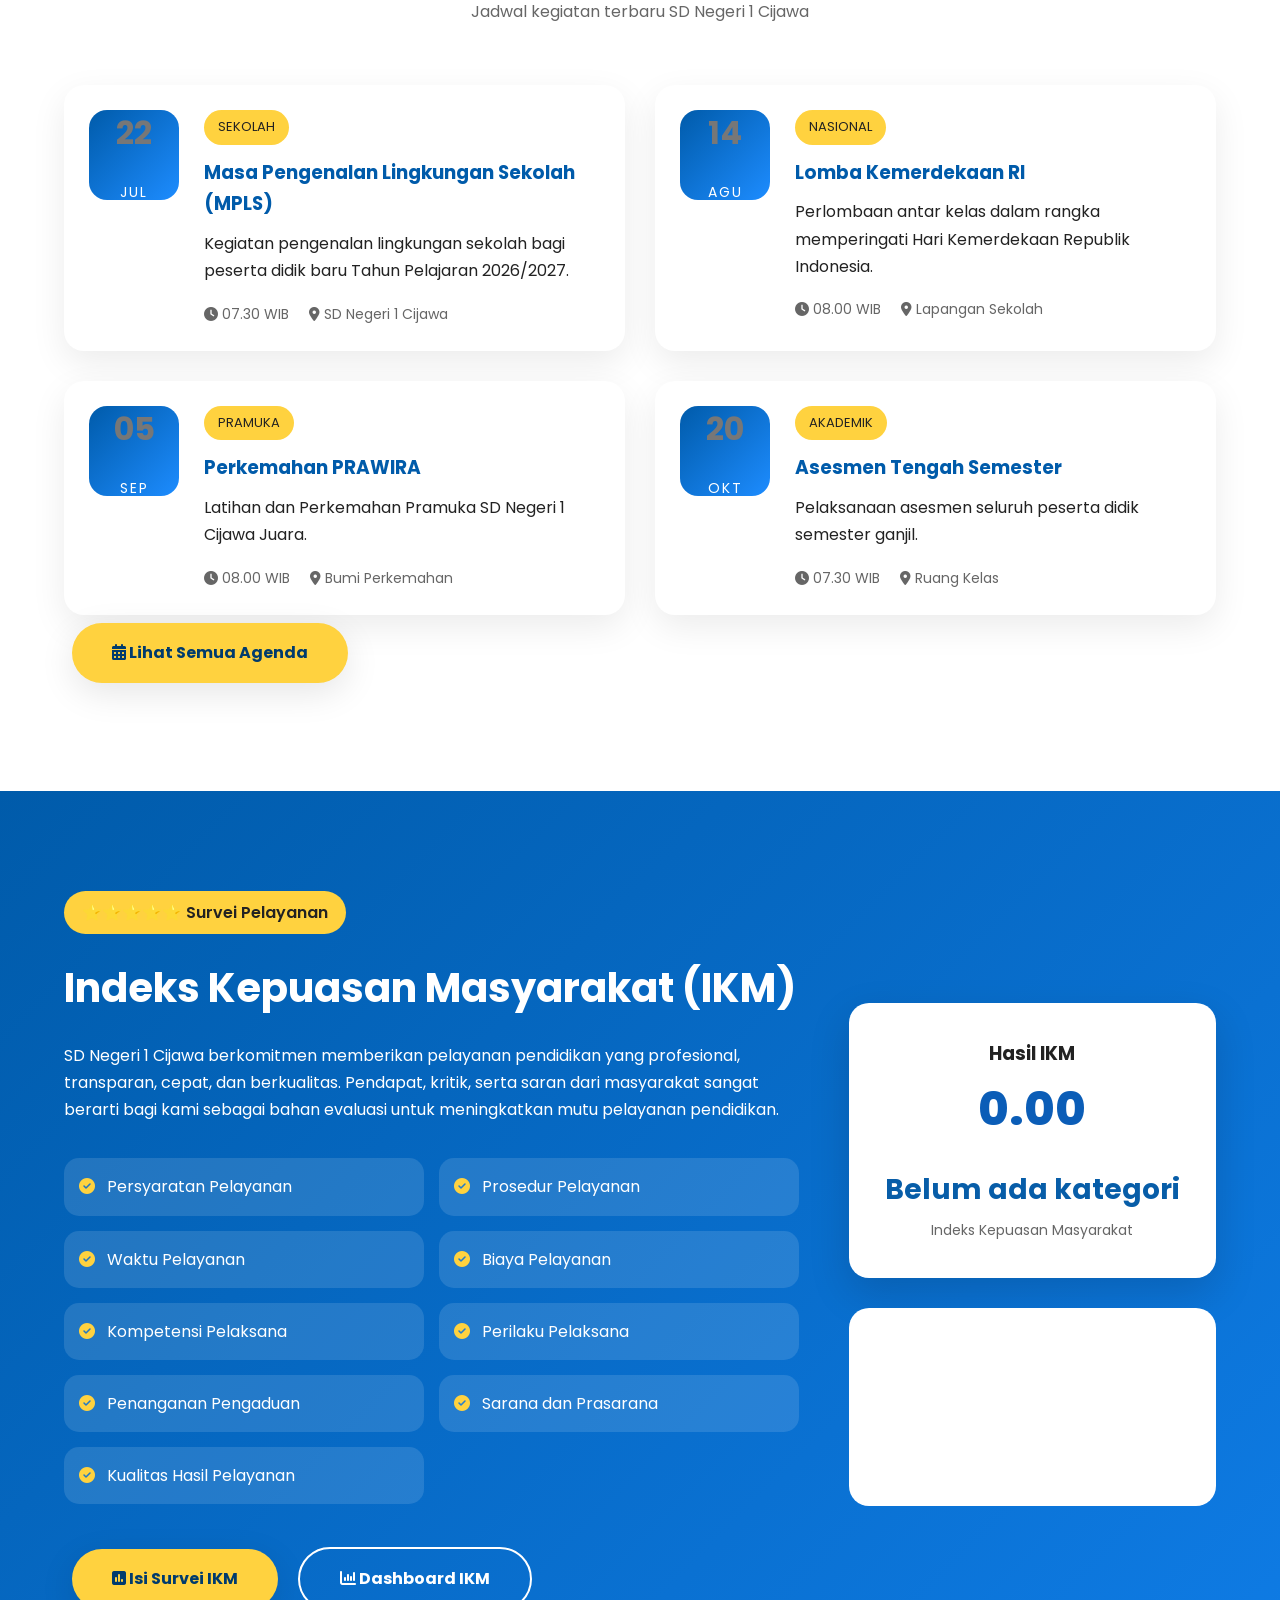
==== commit 34351496: "index.html" ====
--- a/index.html
+++ b/index.html
@@ -69,7 +69,7 @@
 
 <img src="assets/background.jpg" class="hero-bg">
 
-<div class="hero-content"> <br><br><br><br>
+<div class="hero-content"> <br><br>
 
 <img src="assets/logo-sd.png" class="hero-logo">
 
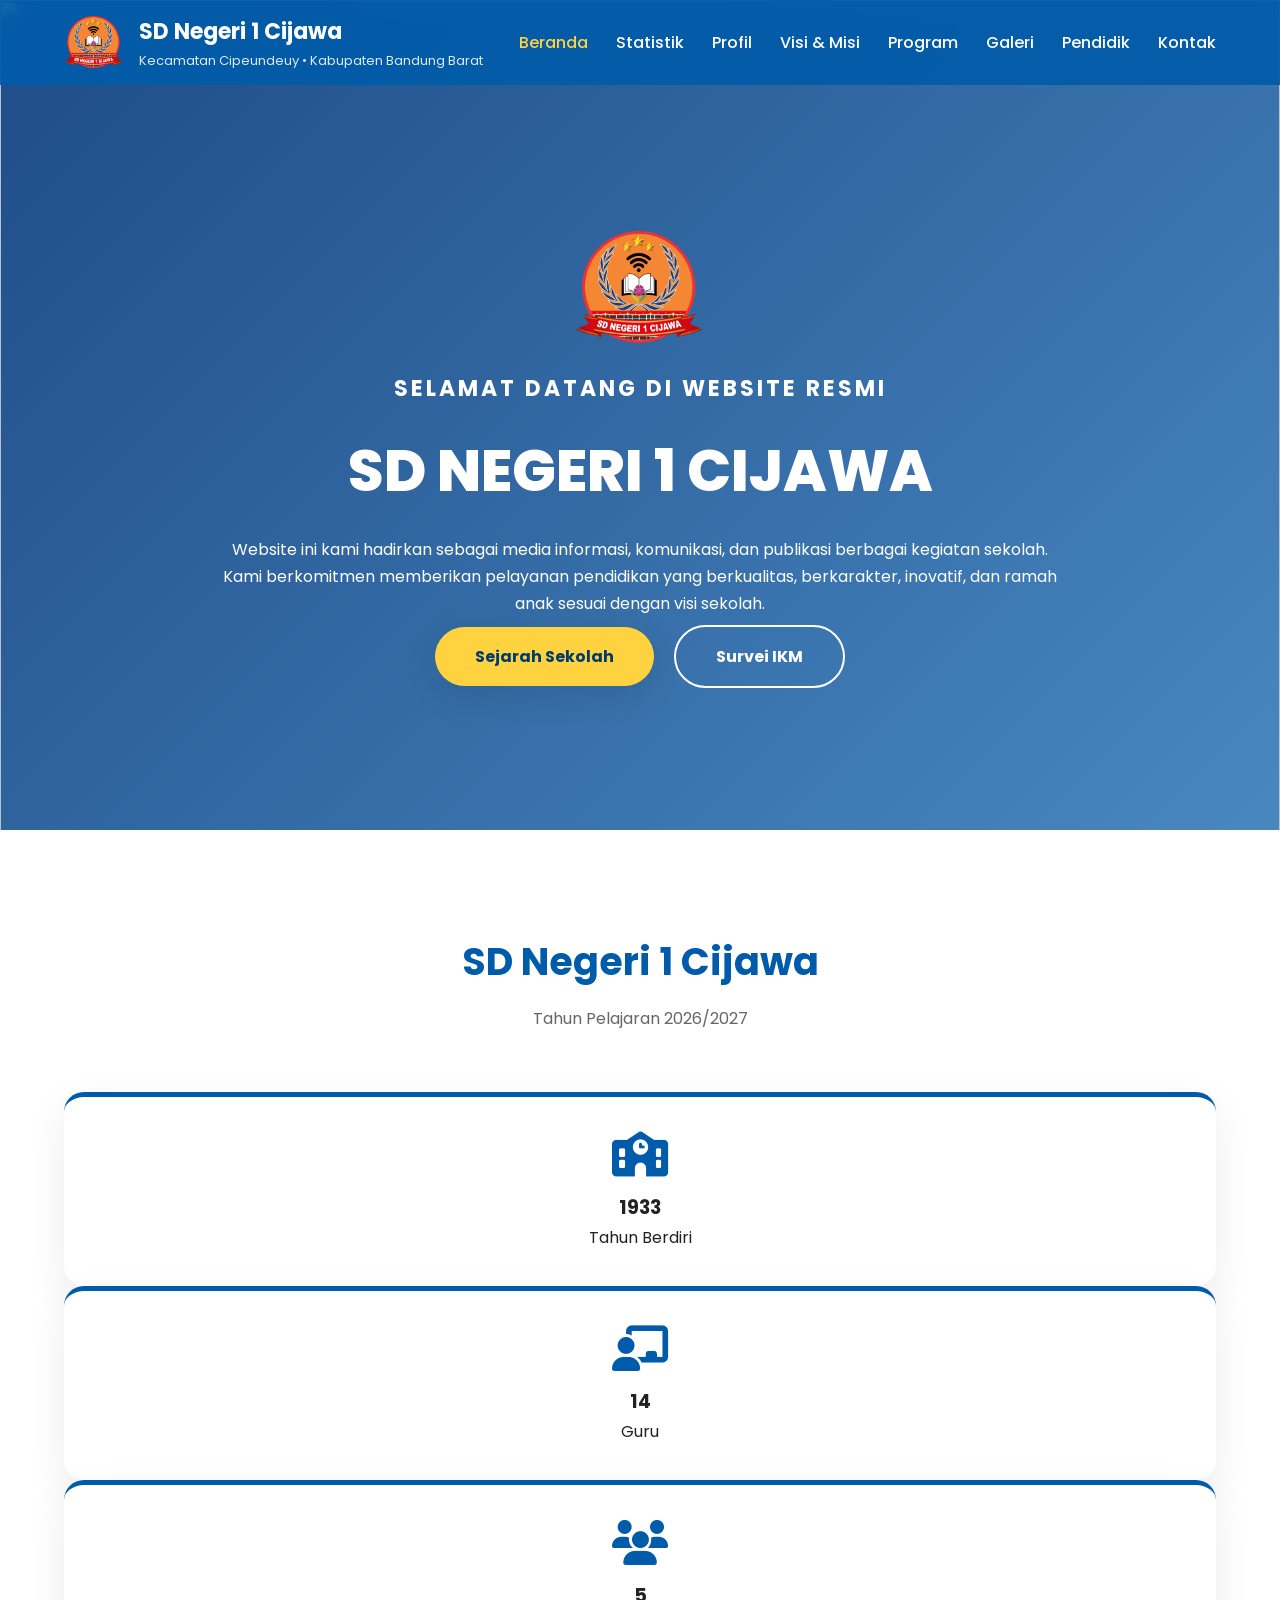
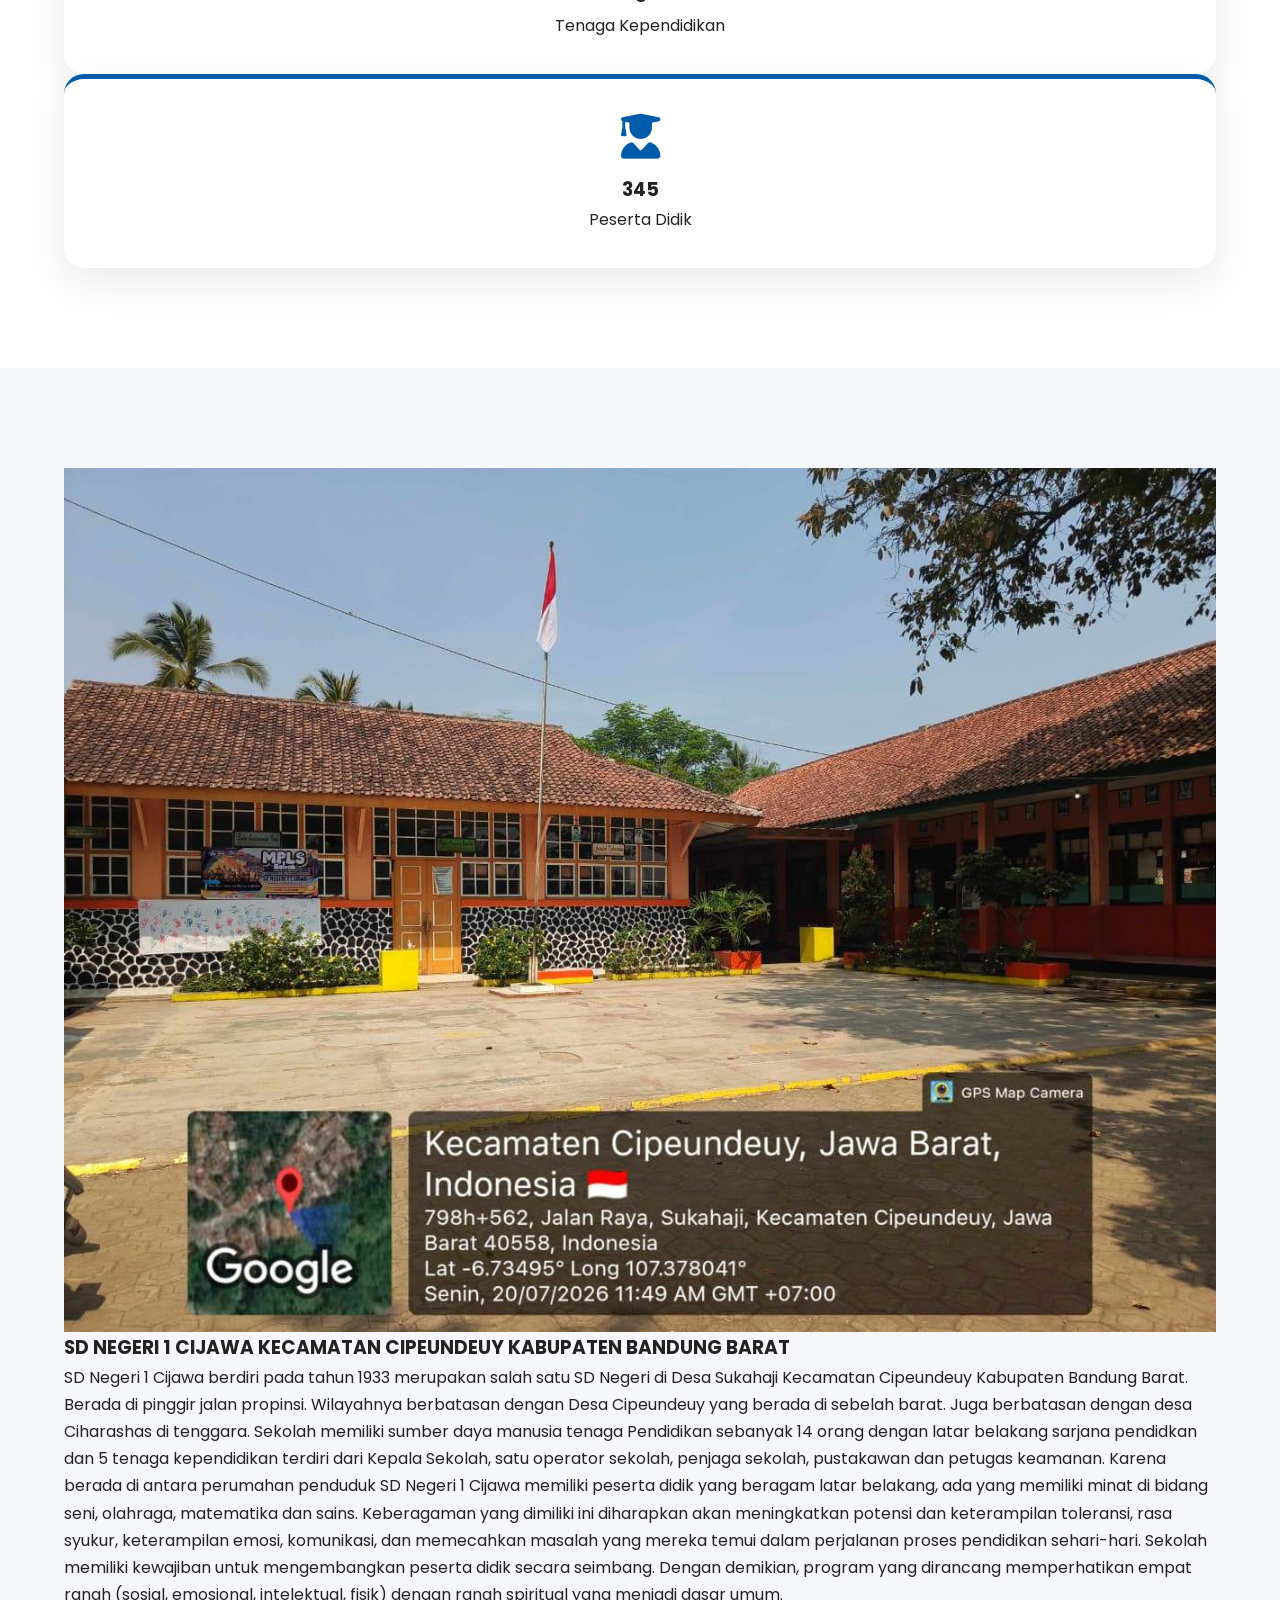
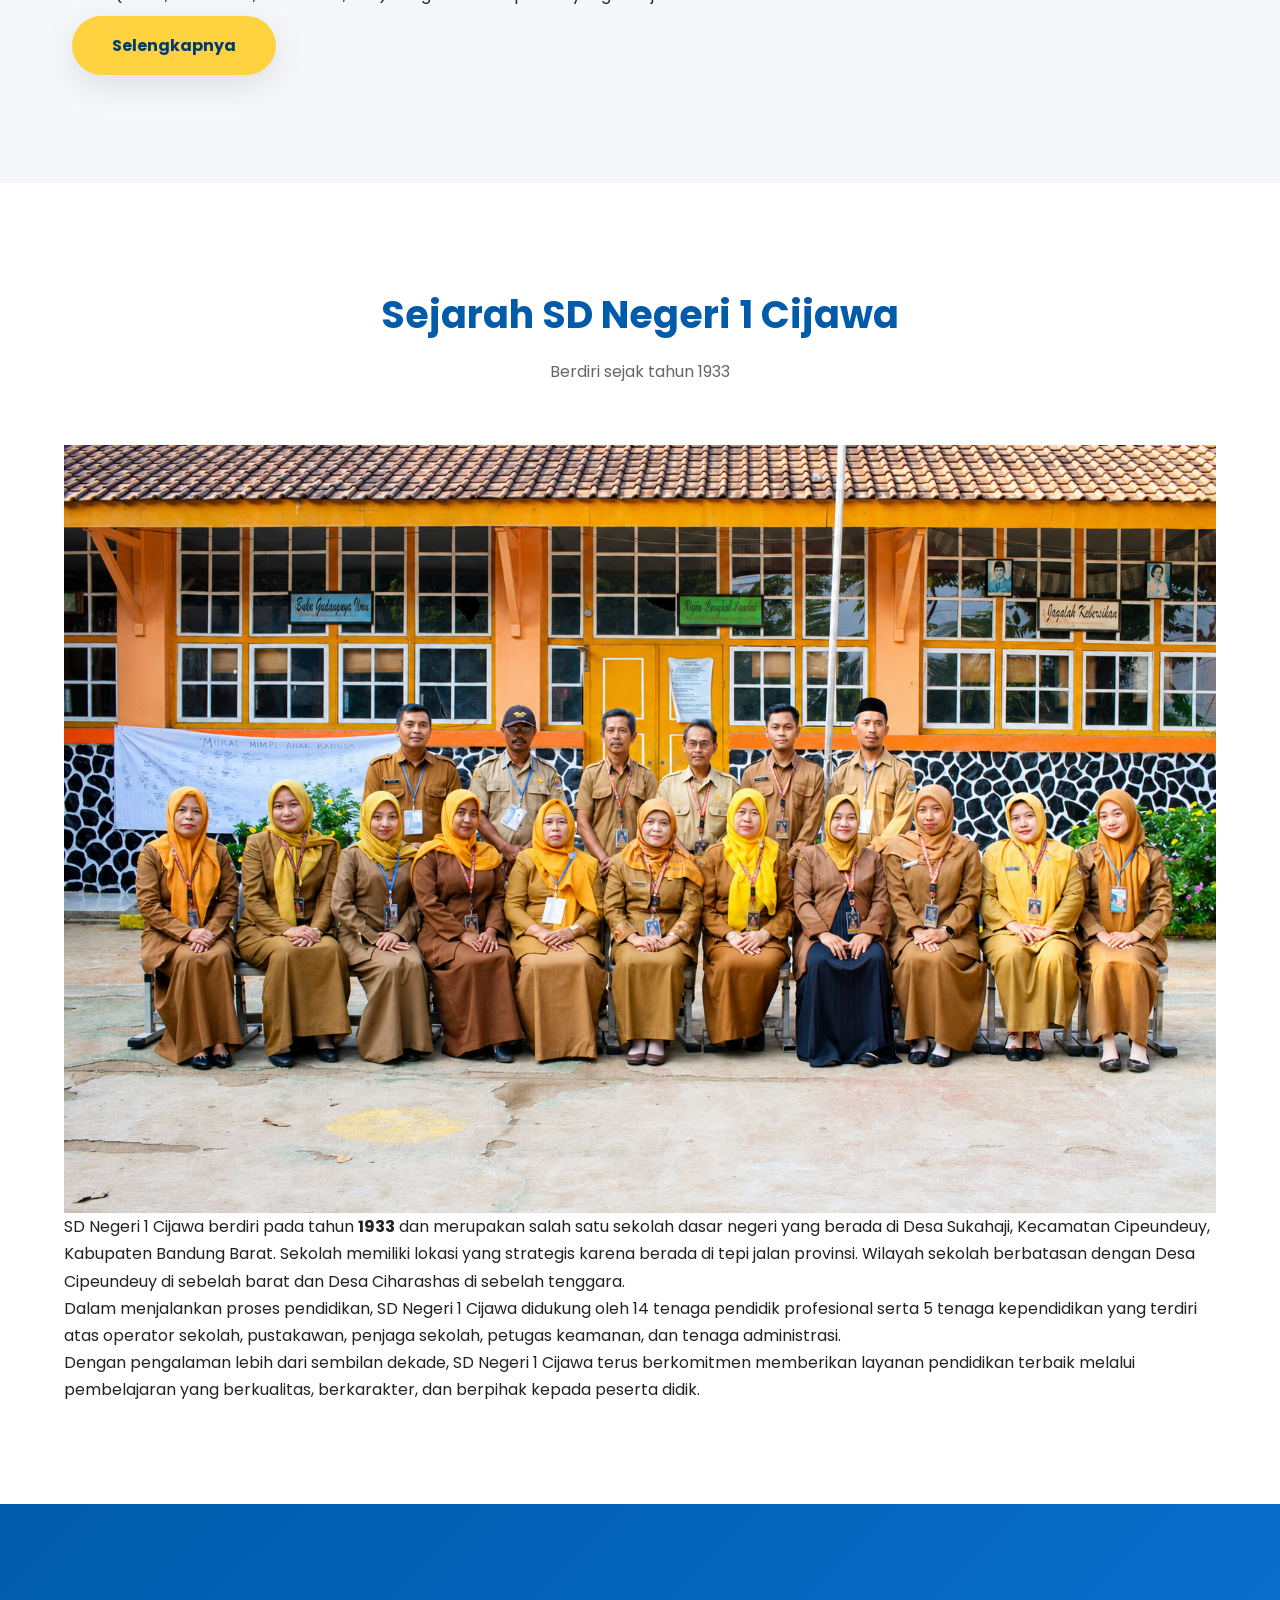
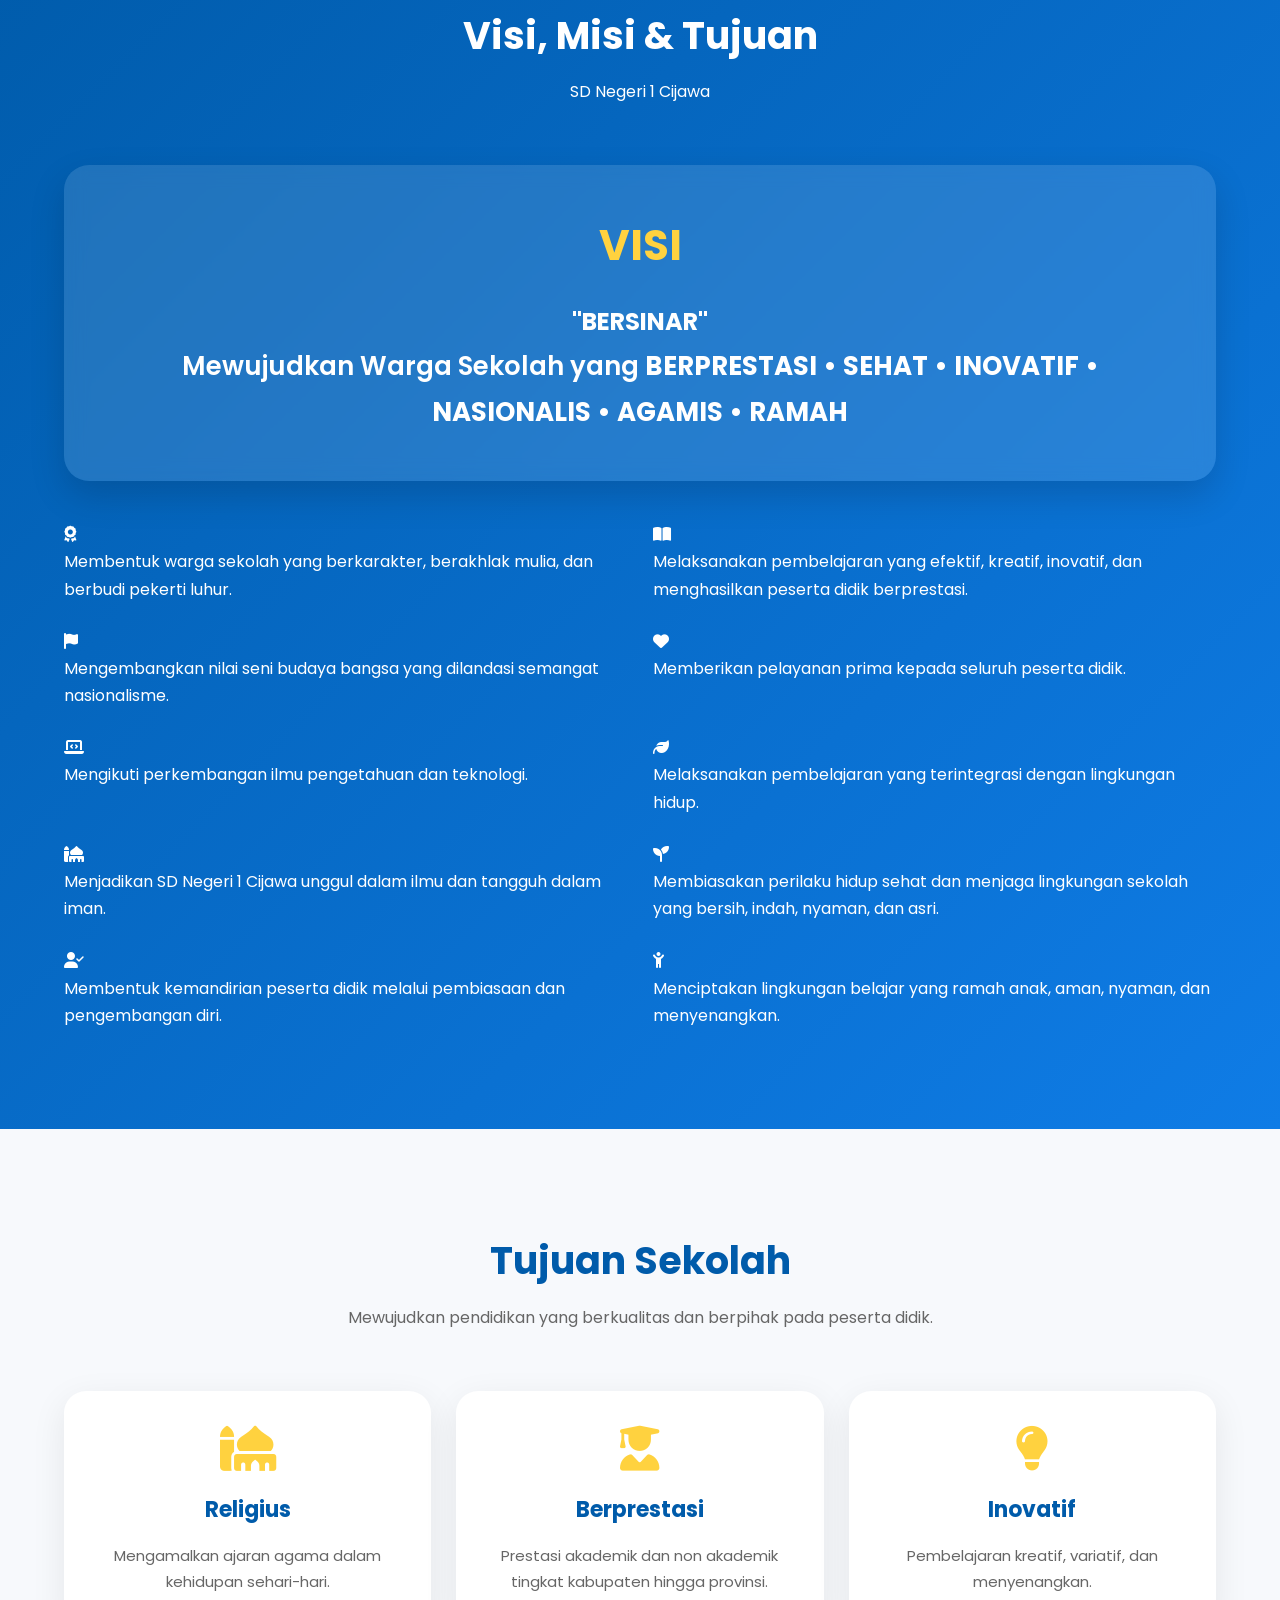
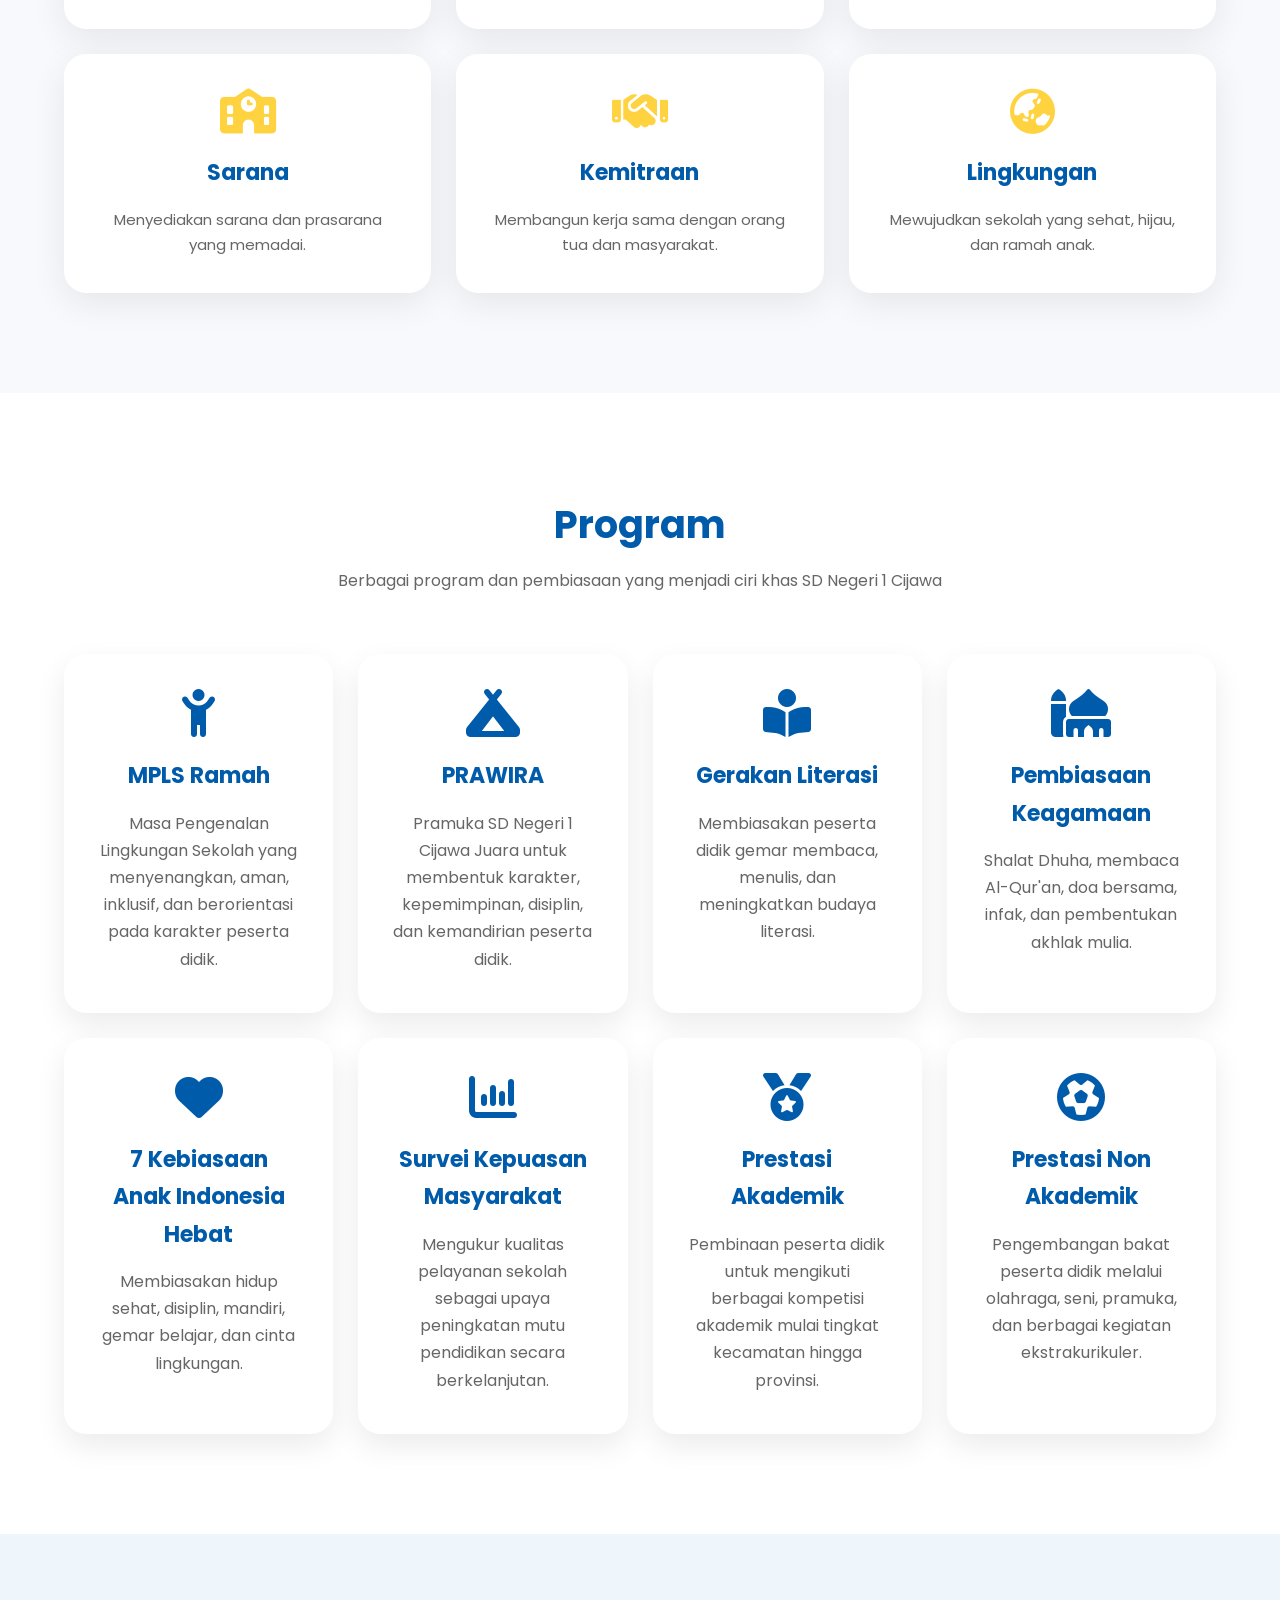
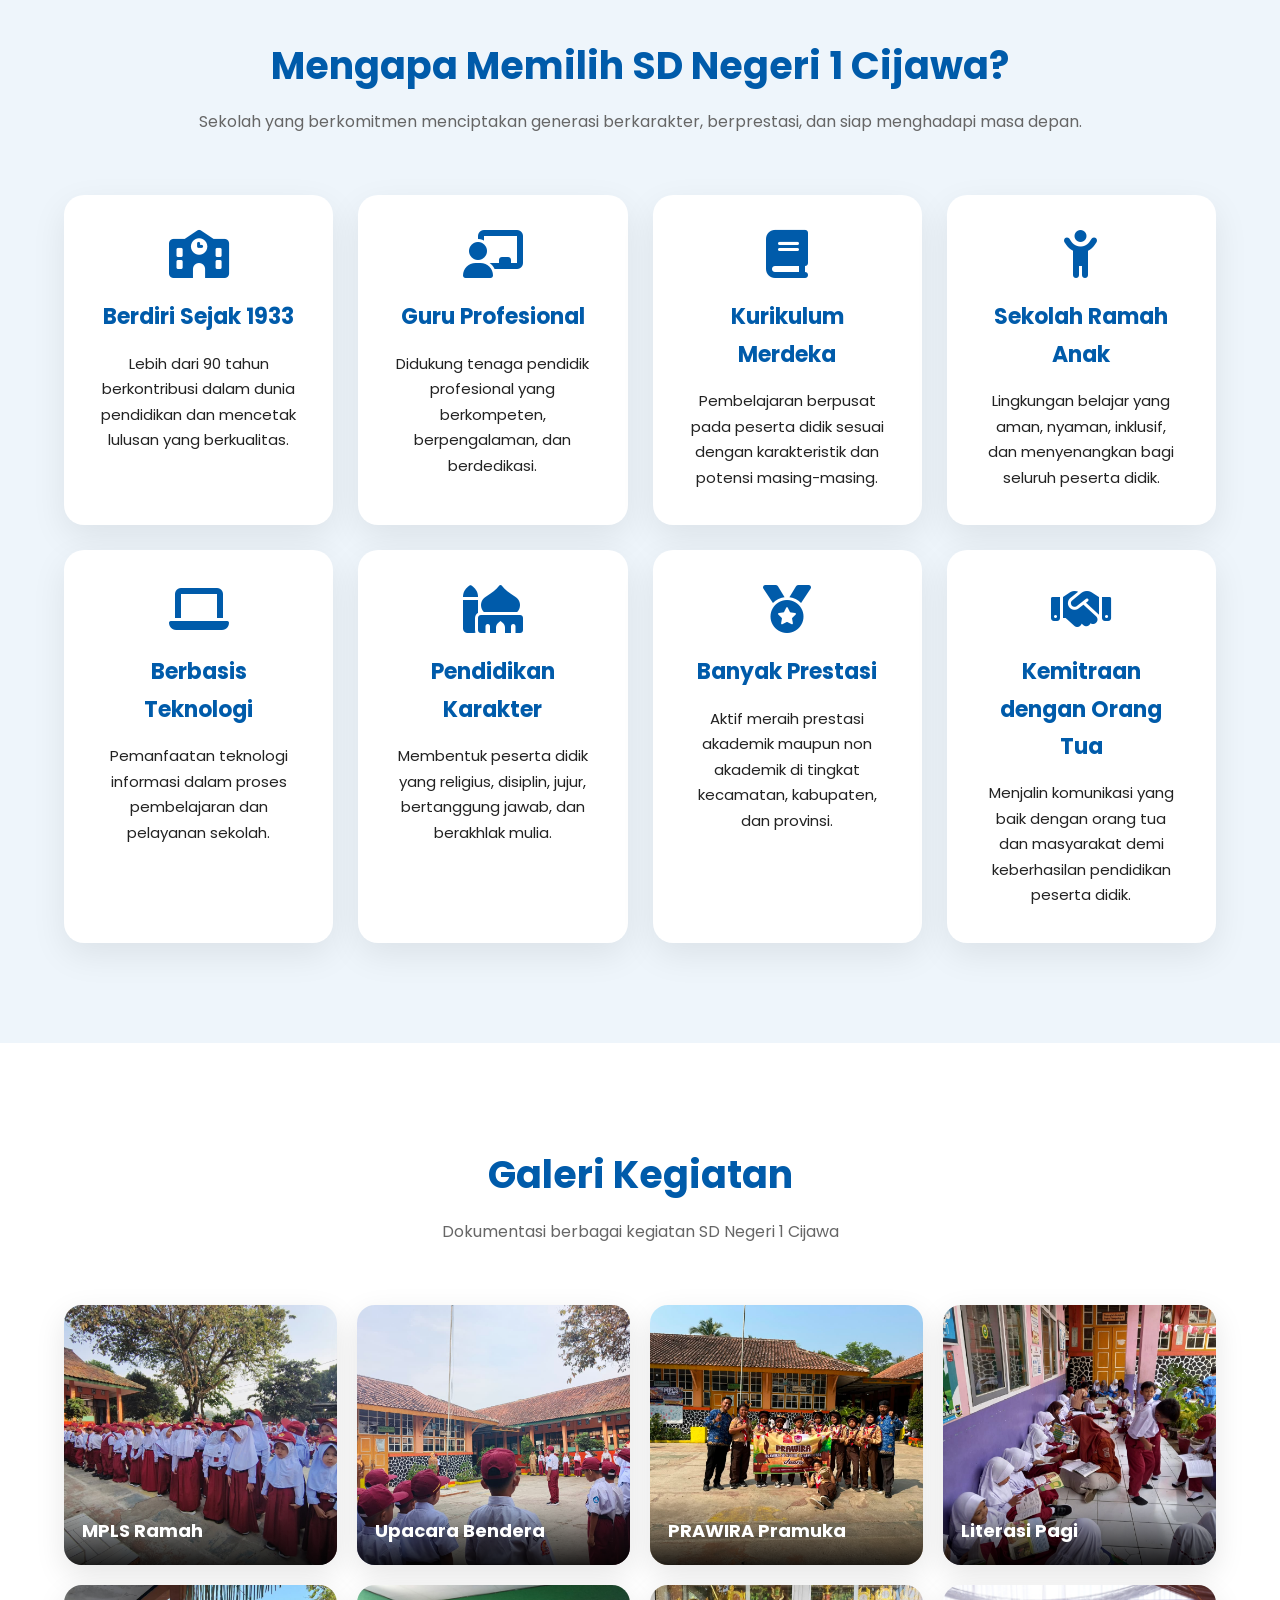
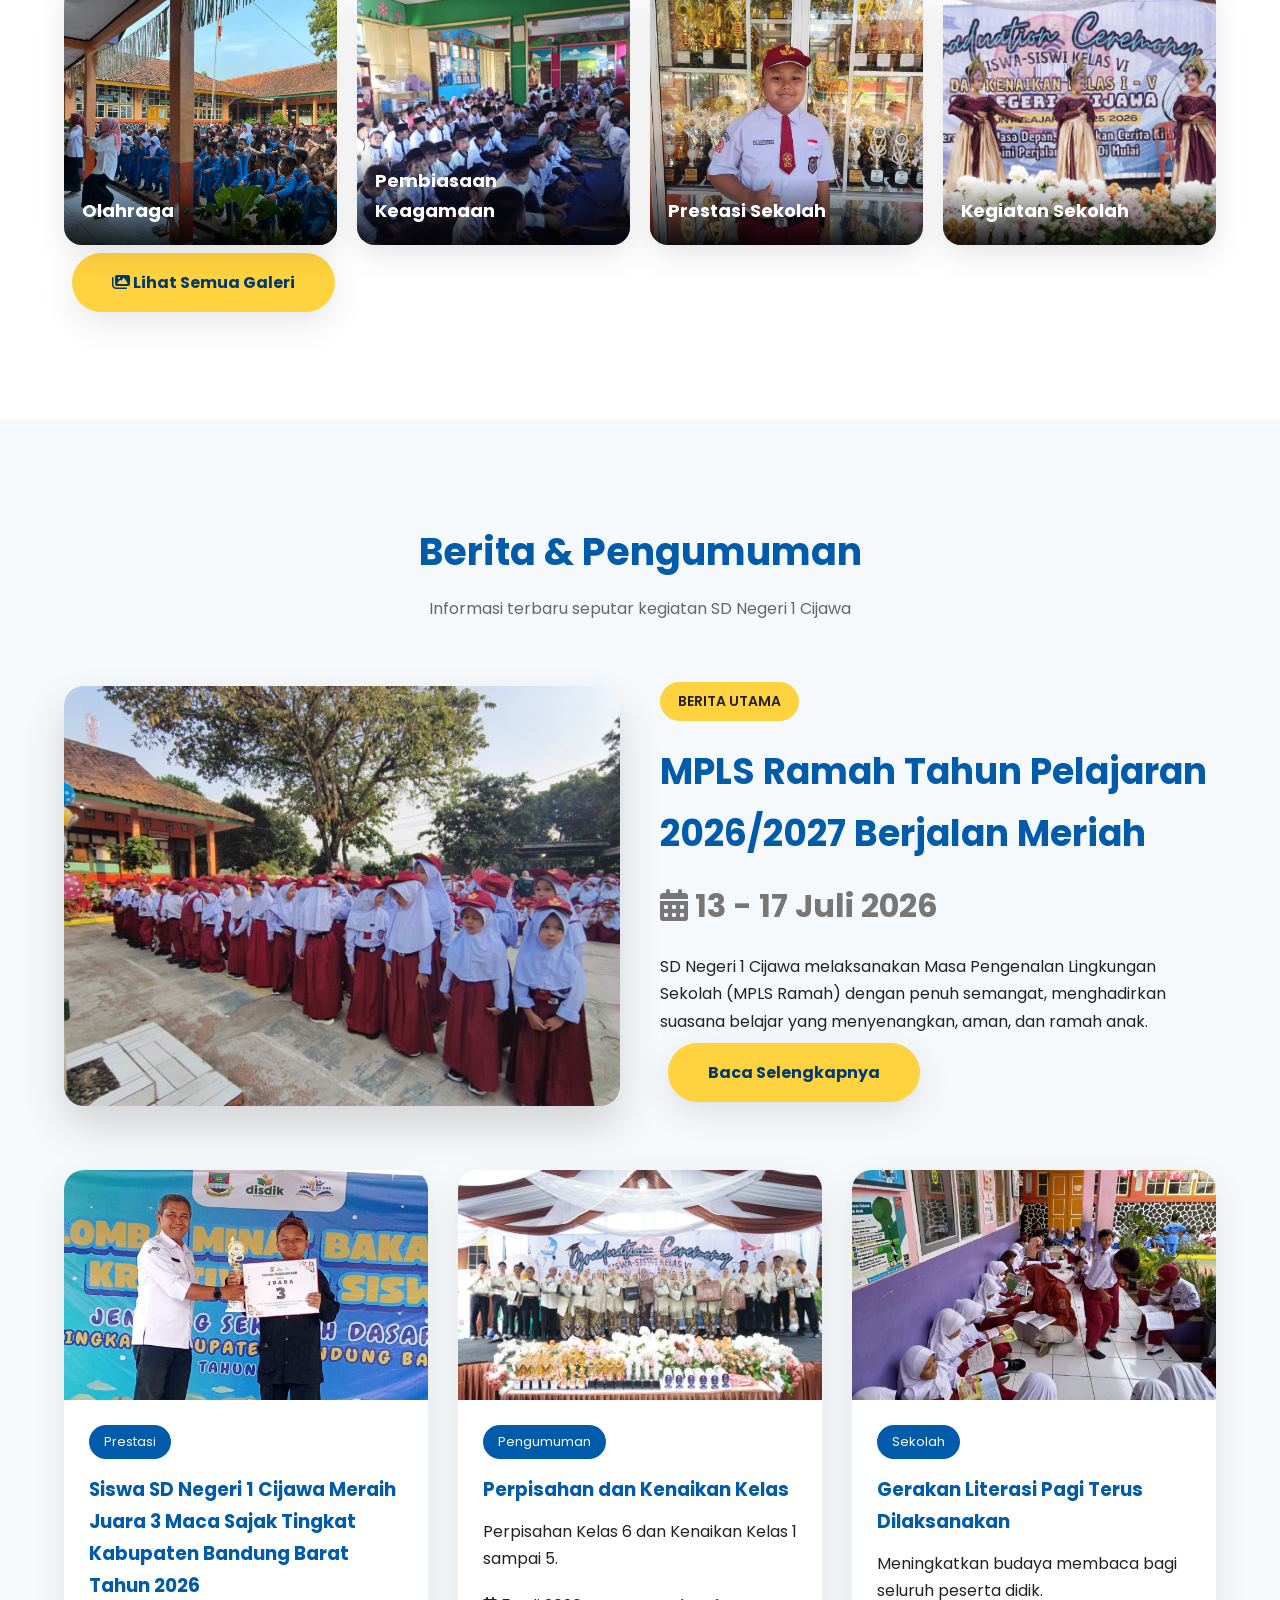
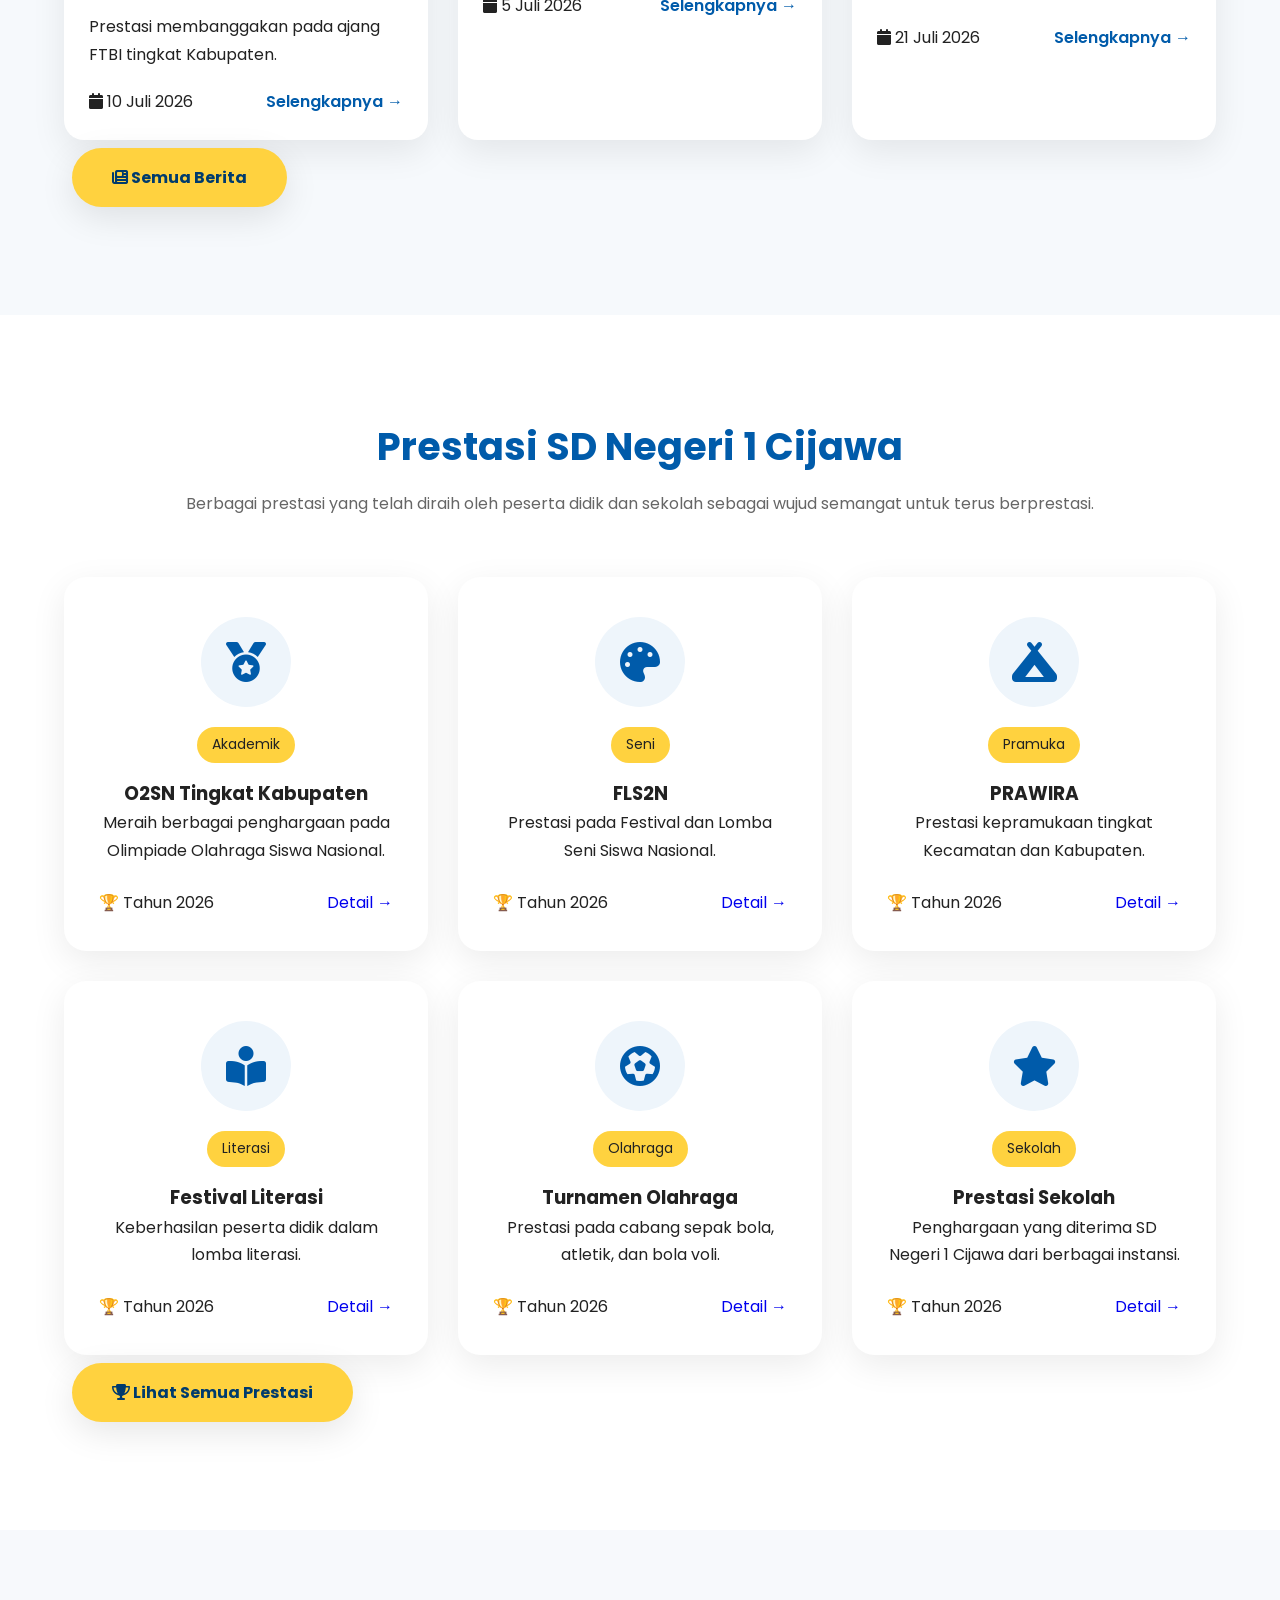
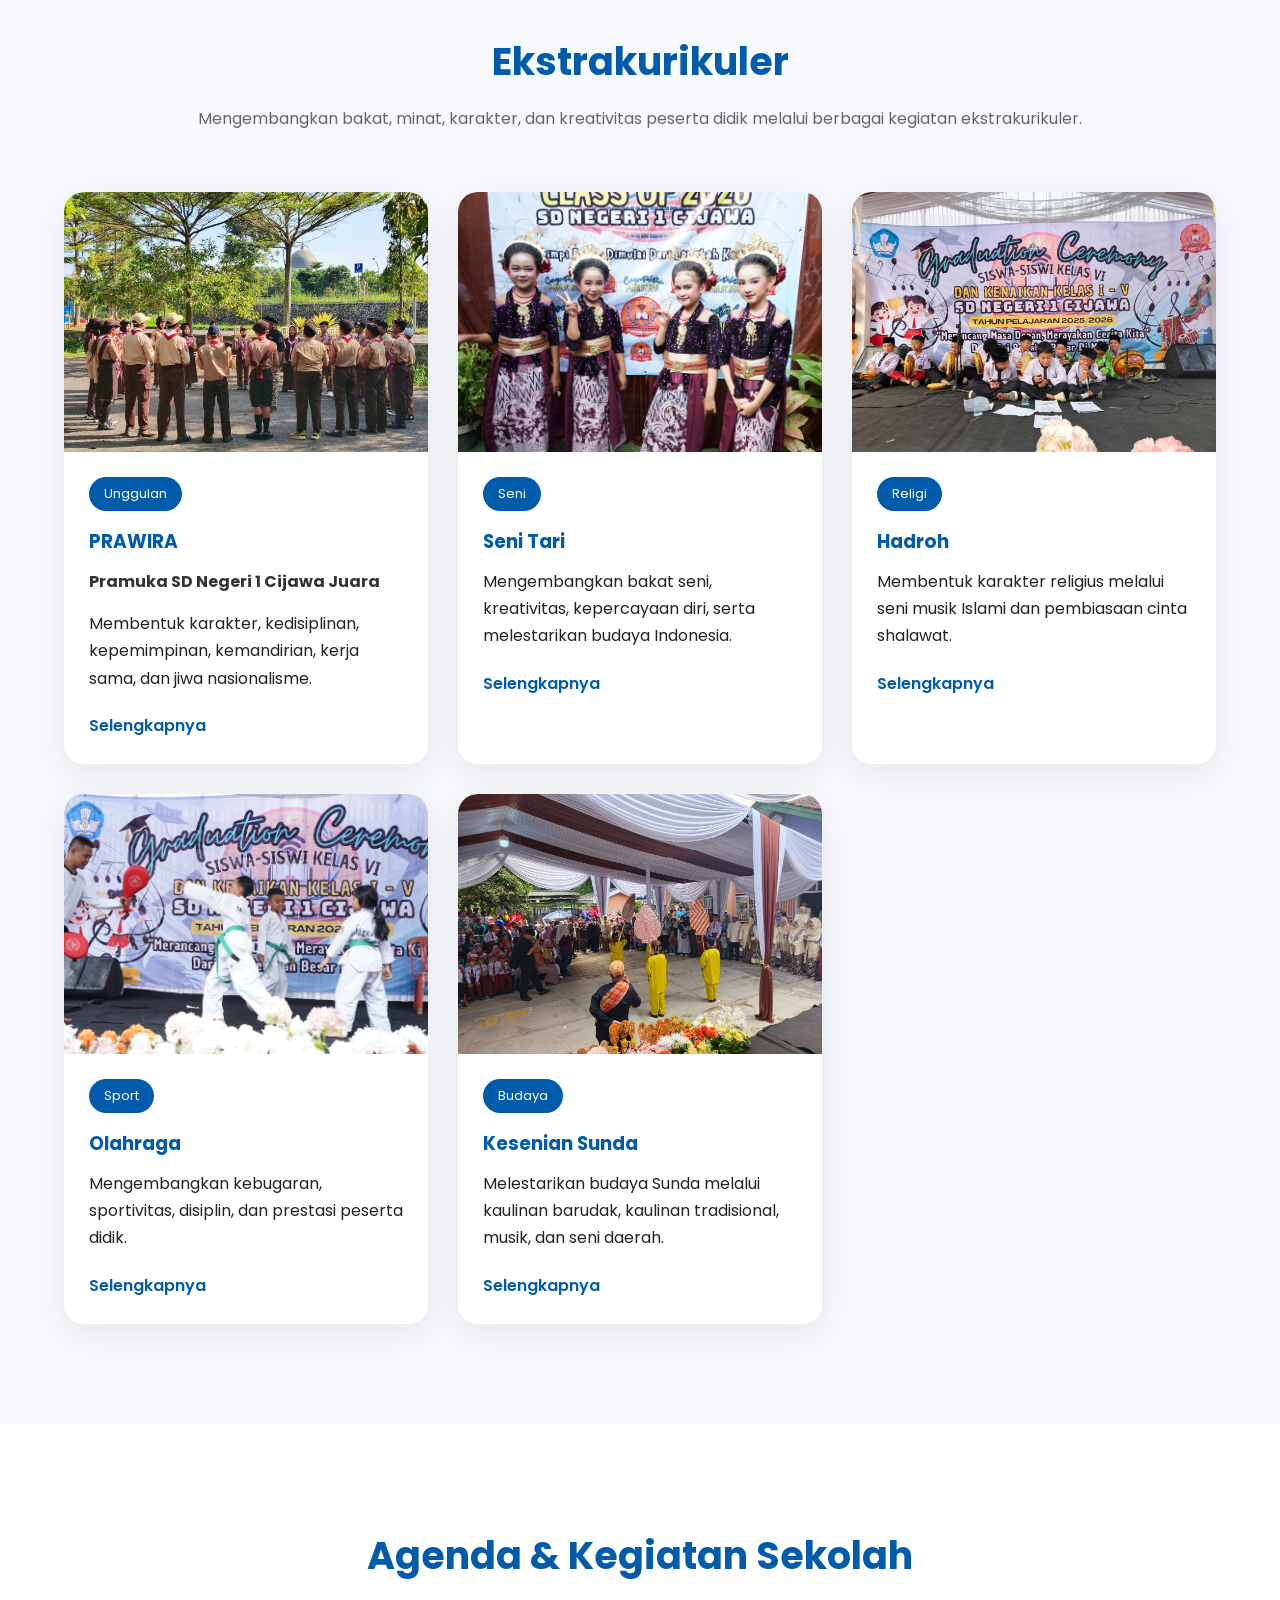
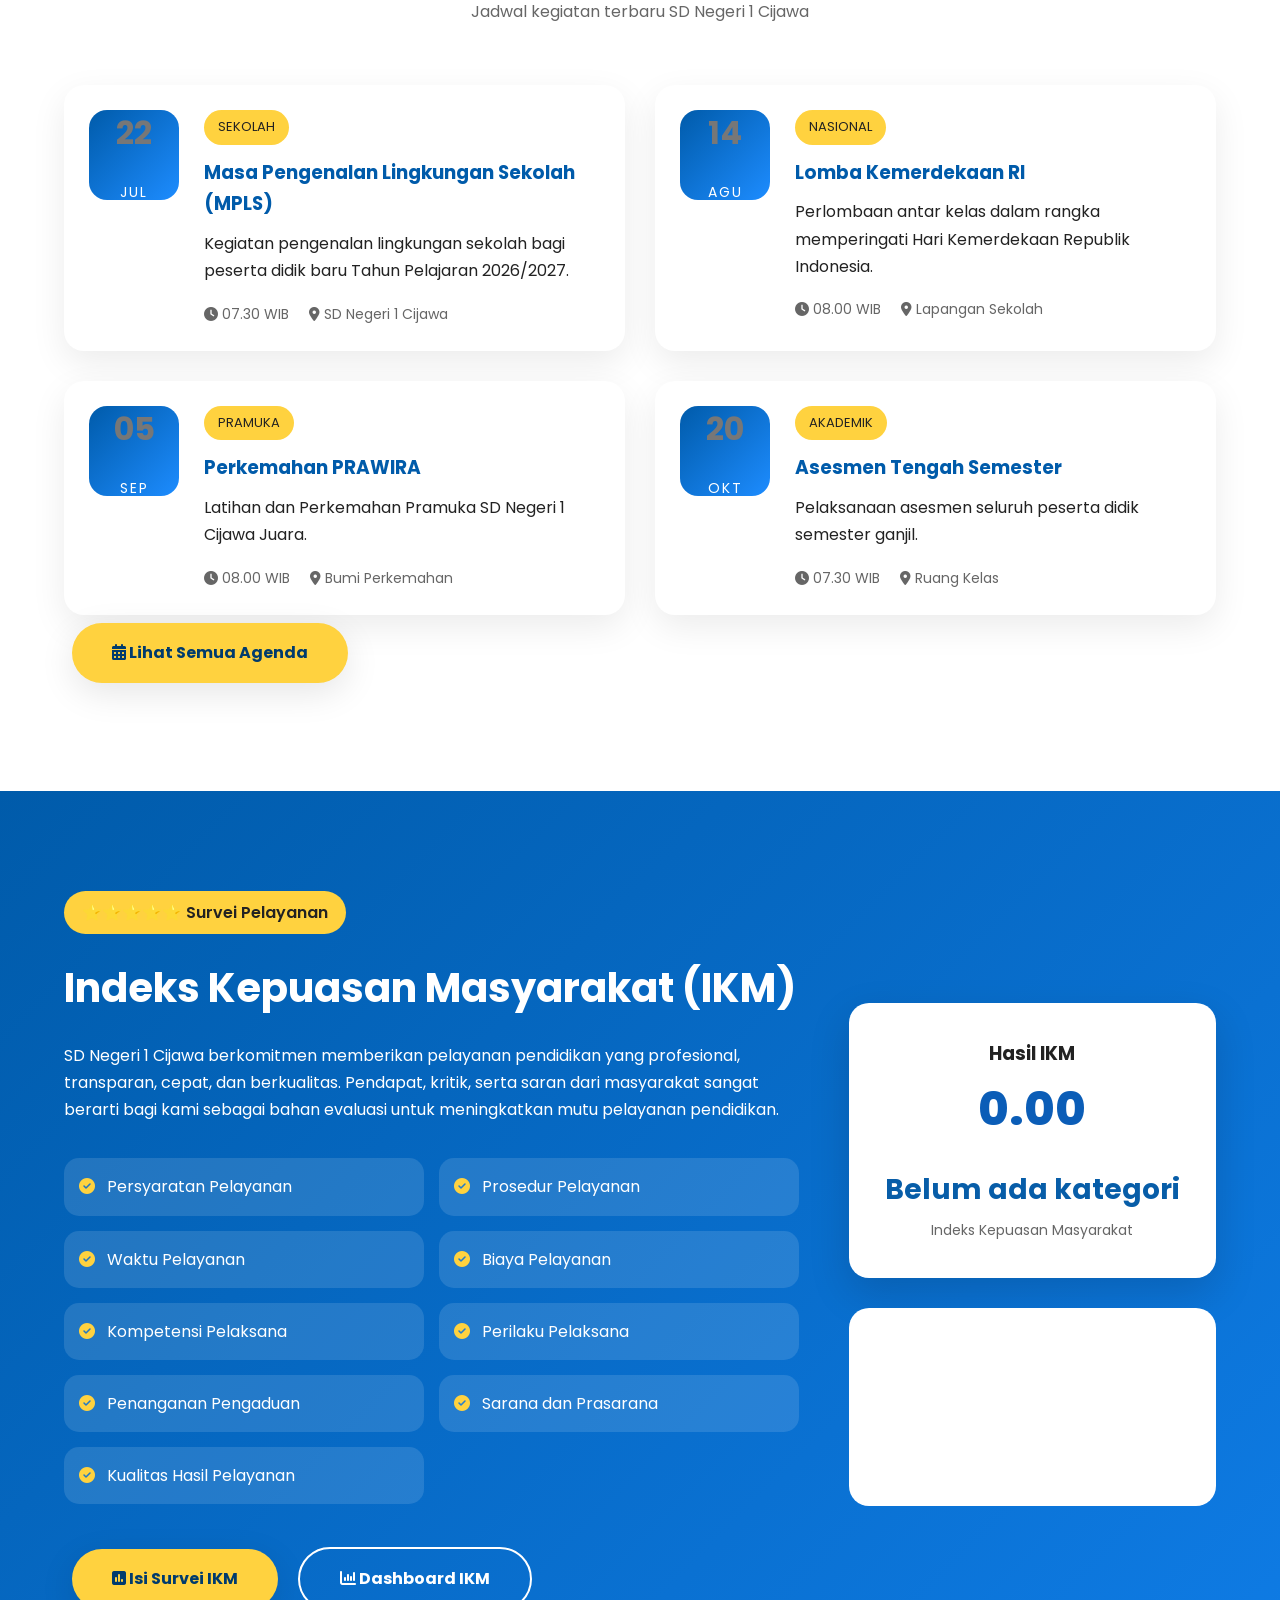
==== commit 7cb6a5fa: "index.html" ====
--- a/index.html
+++ b/index.html
@@ -69,7 +69,7 @@
 
 <img src="assets/background.jpg" class="hero-bg">
 
-<div class="hero-content"> <br><br>
+<div class="hero-content"> <br>
 
 <img src="assets/logo-sd.png" class="hero-logo">
 
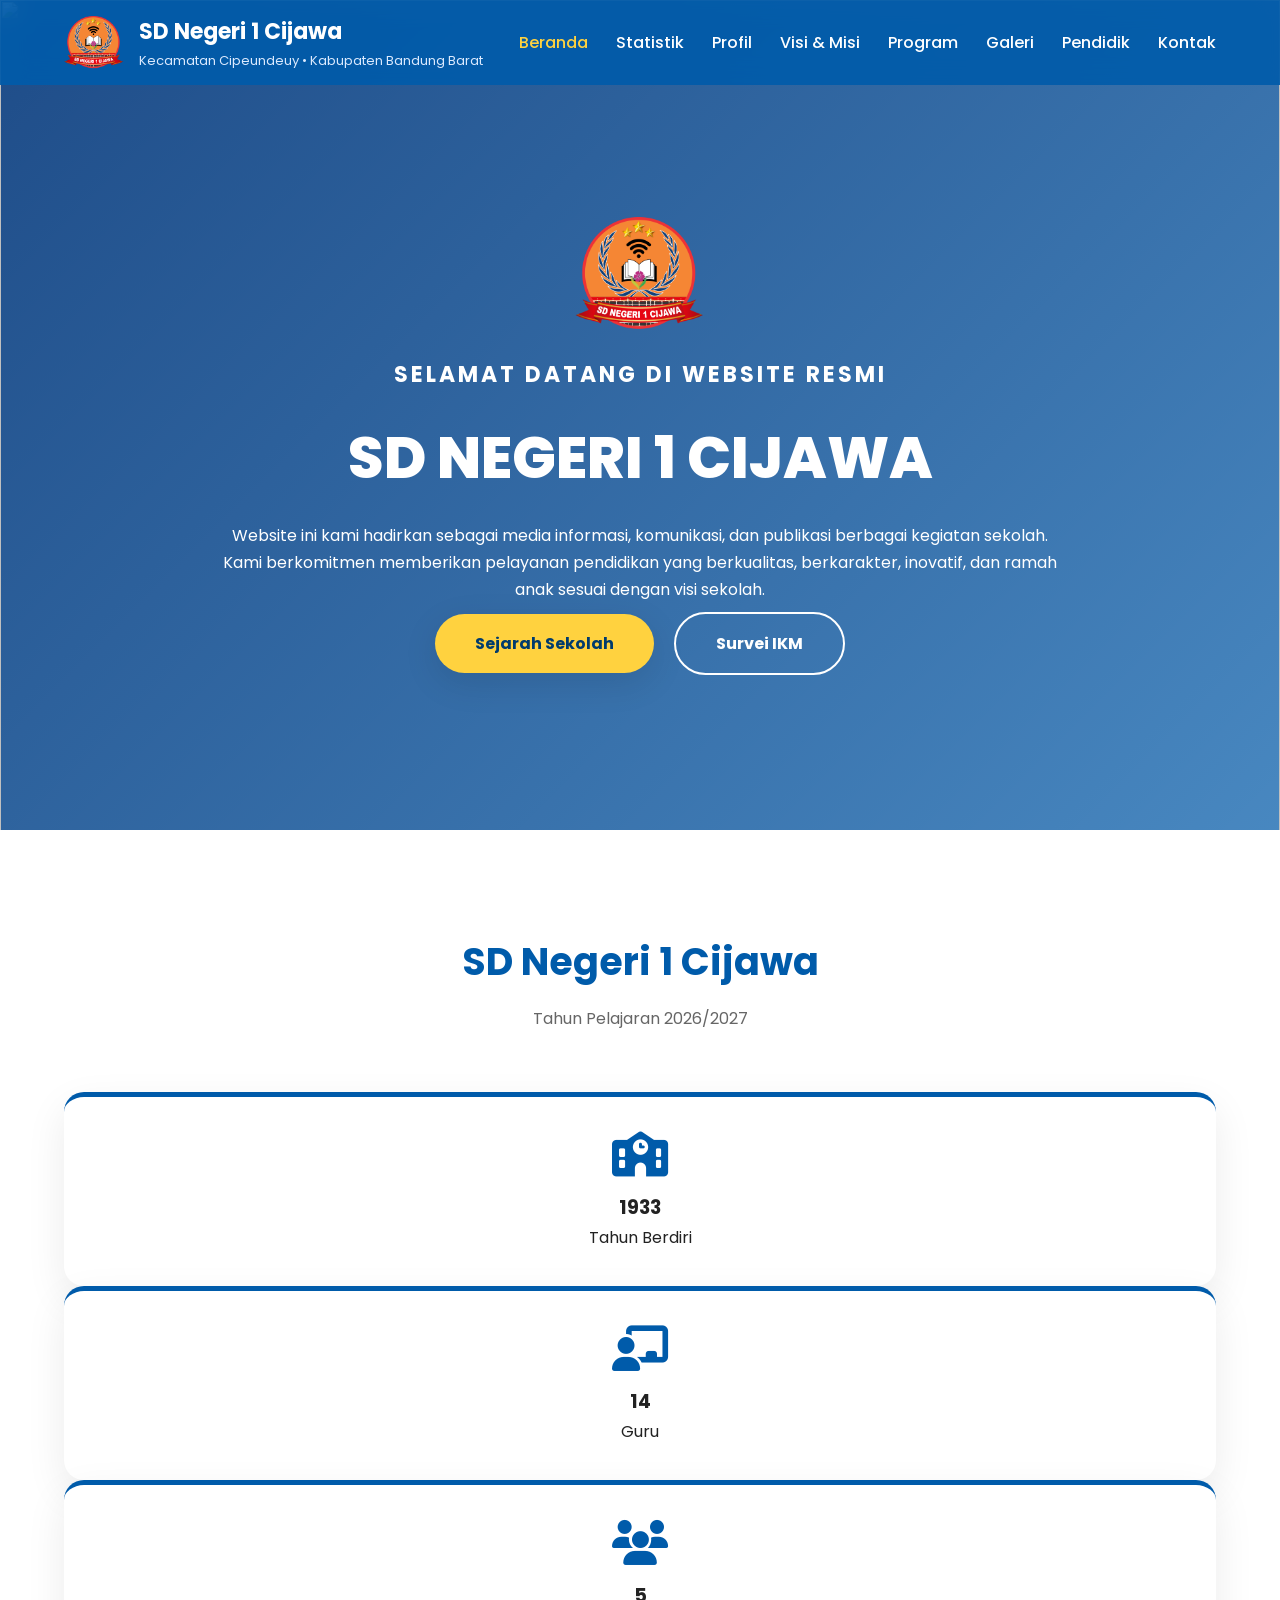
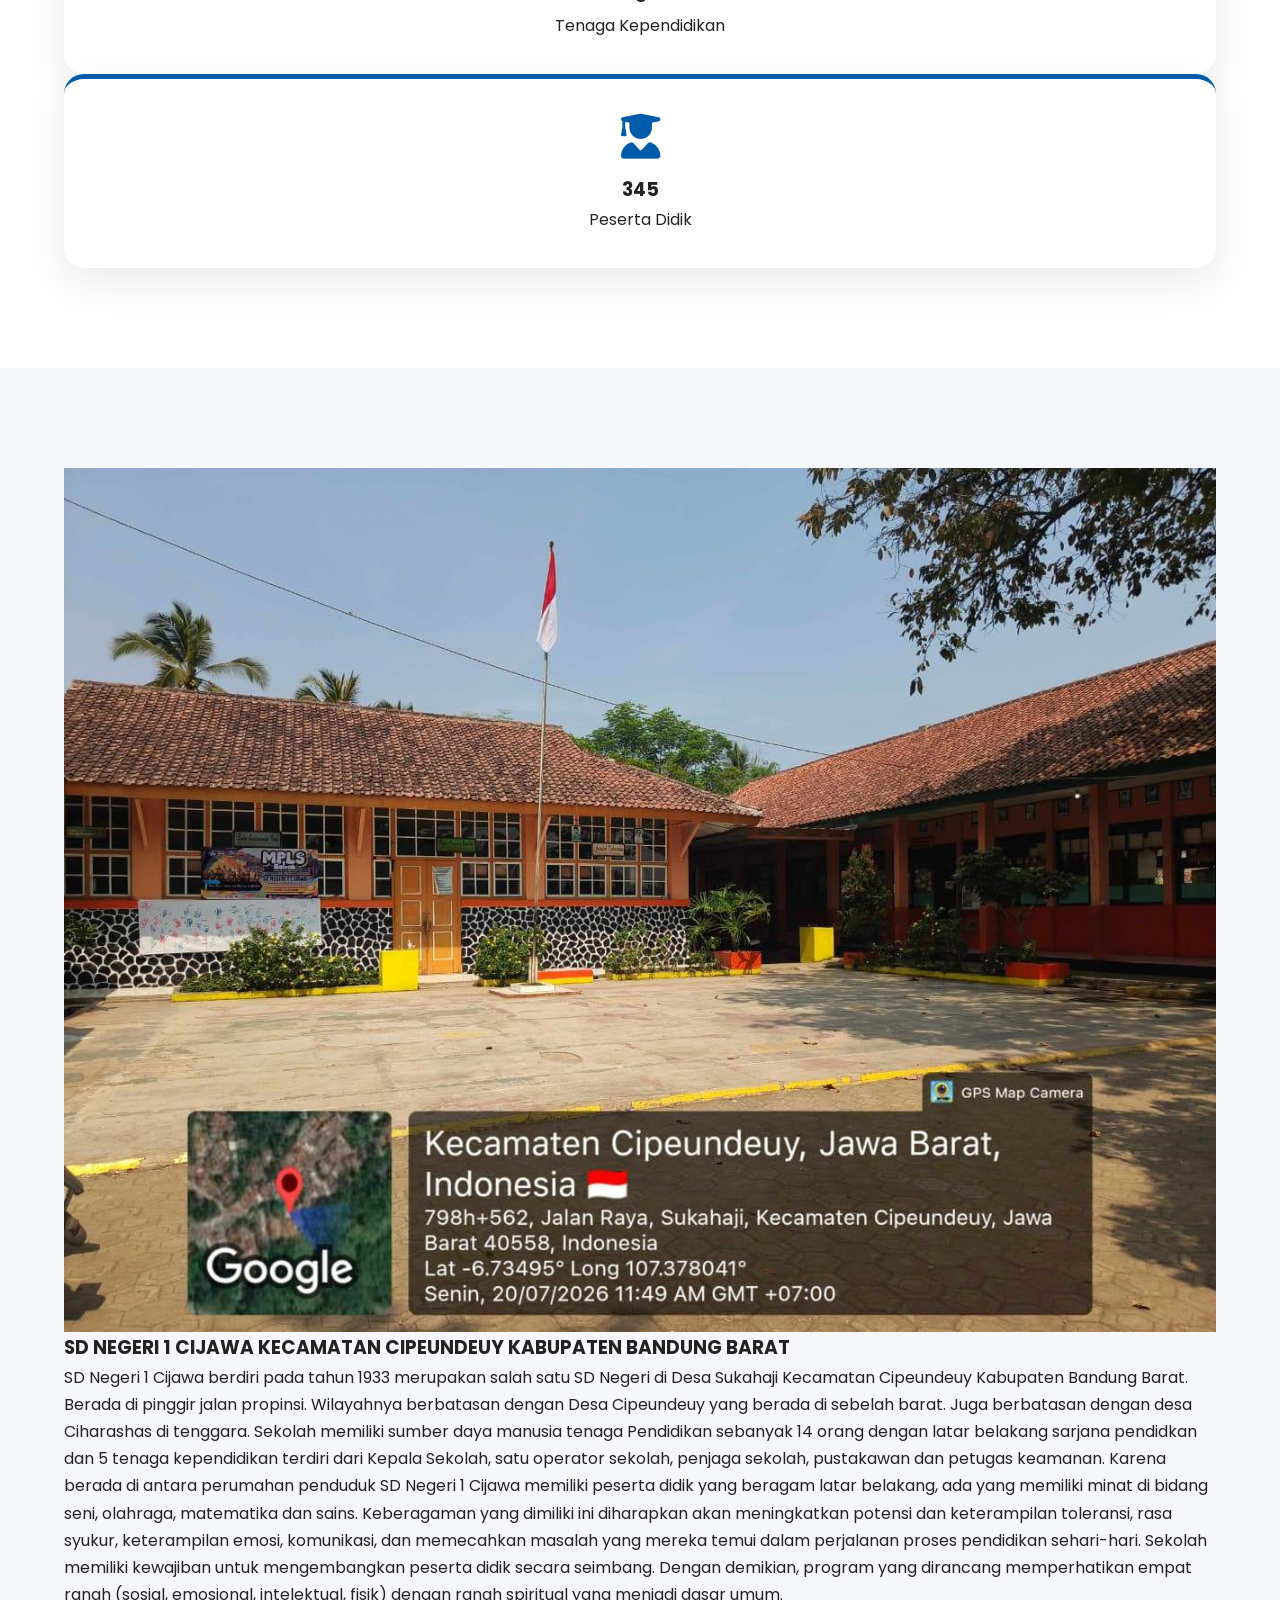
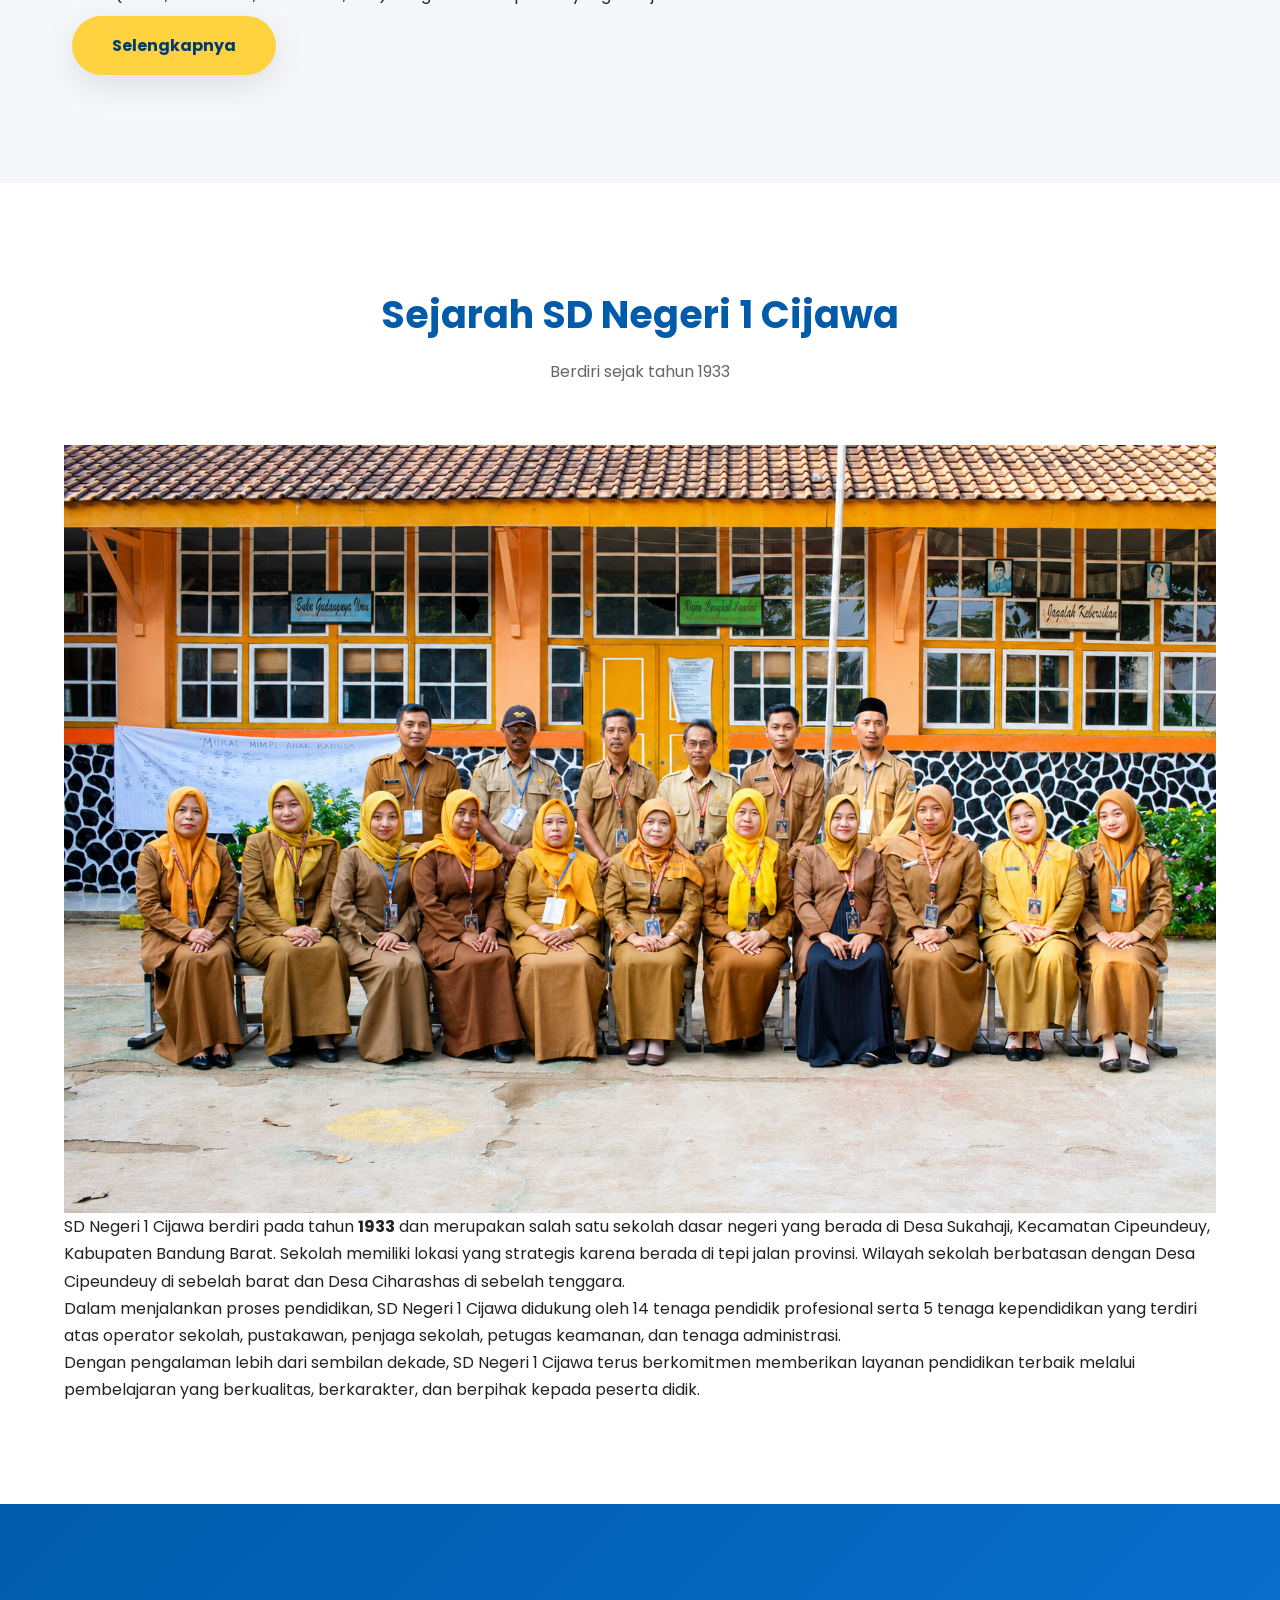
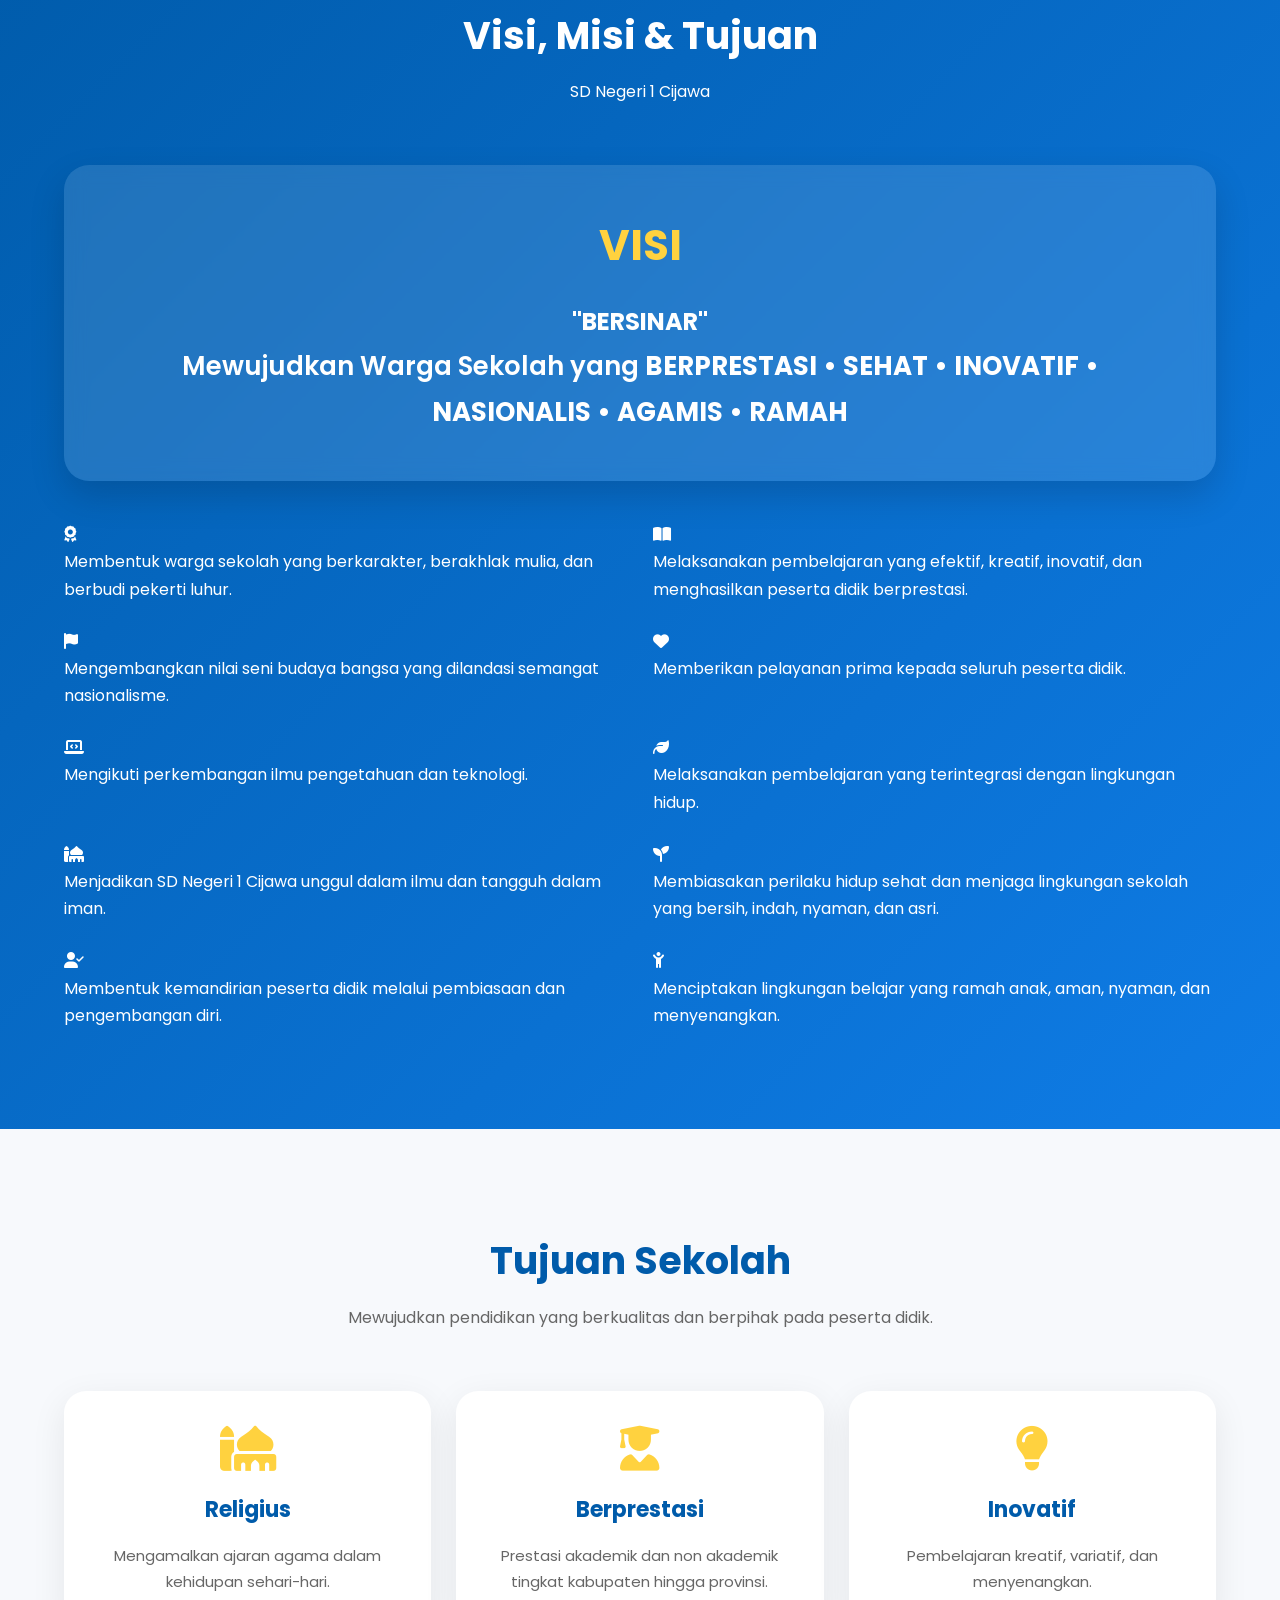
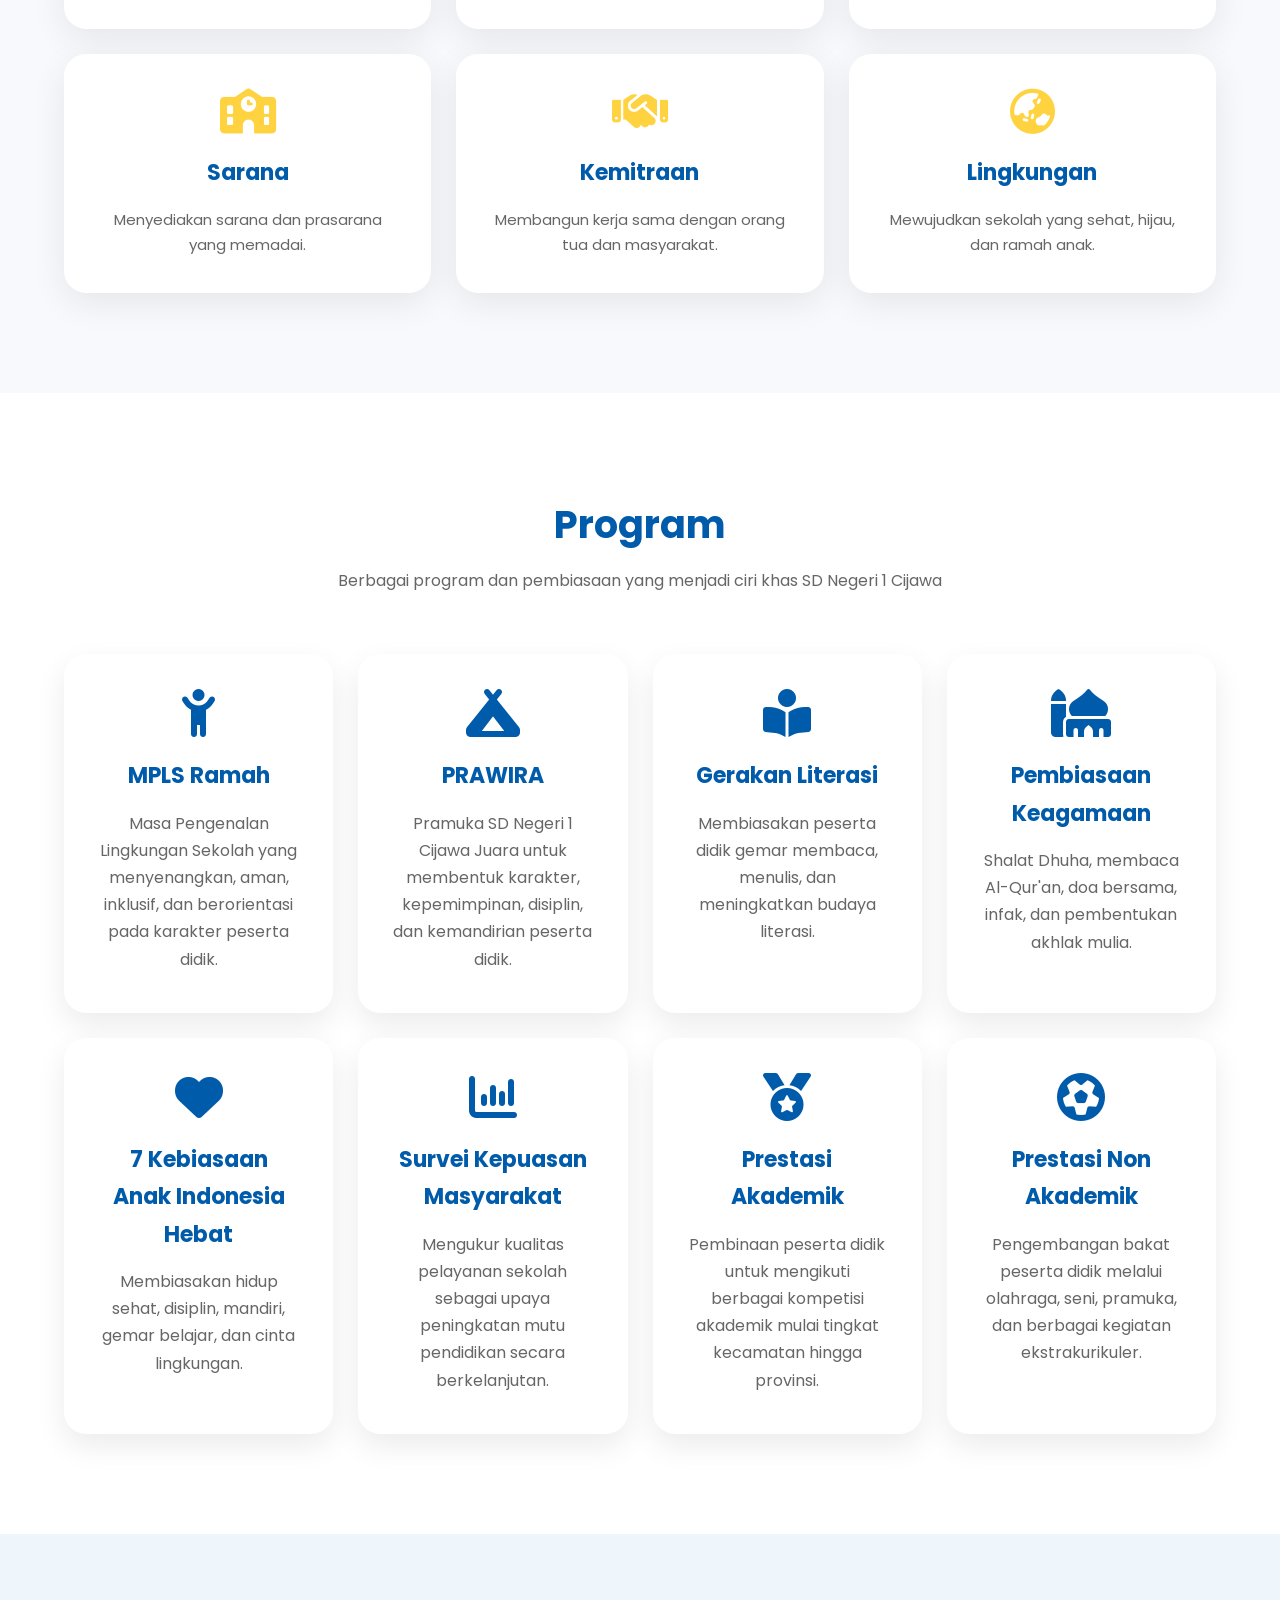
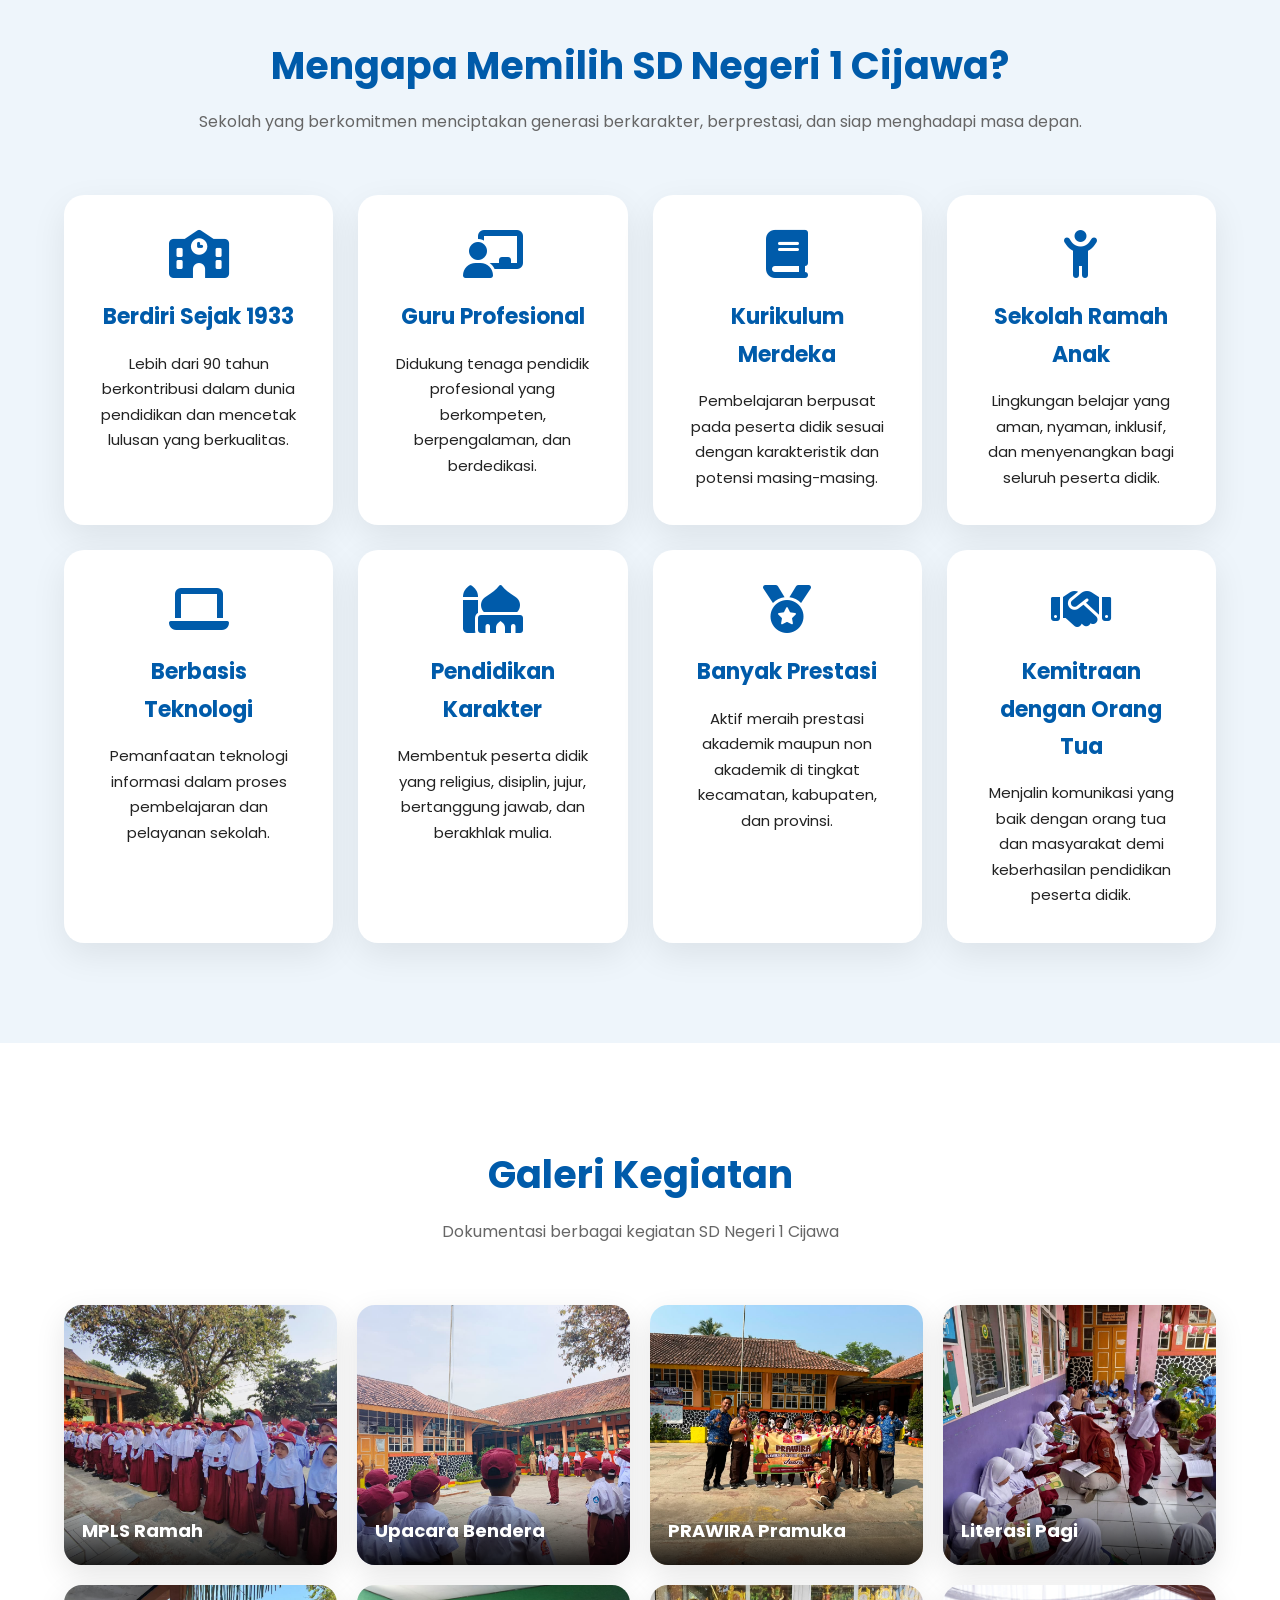
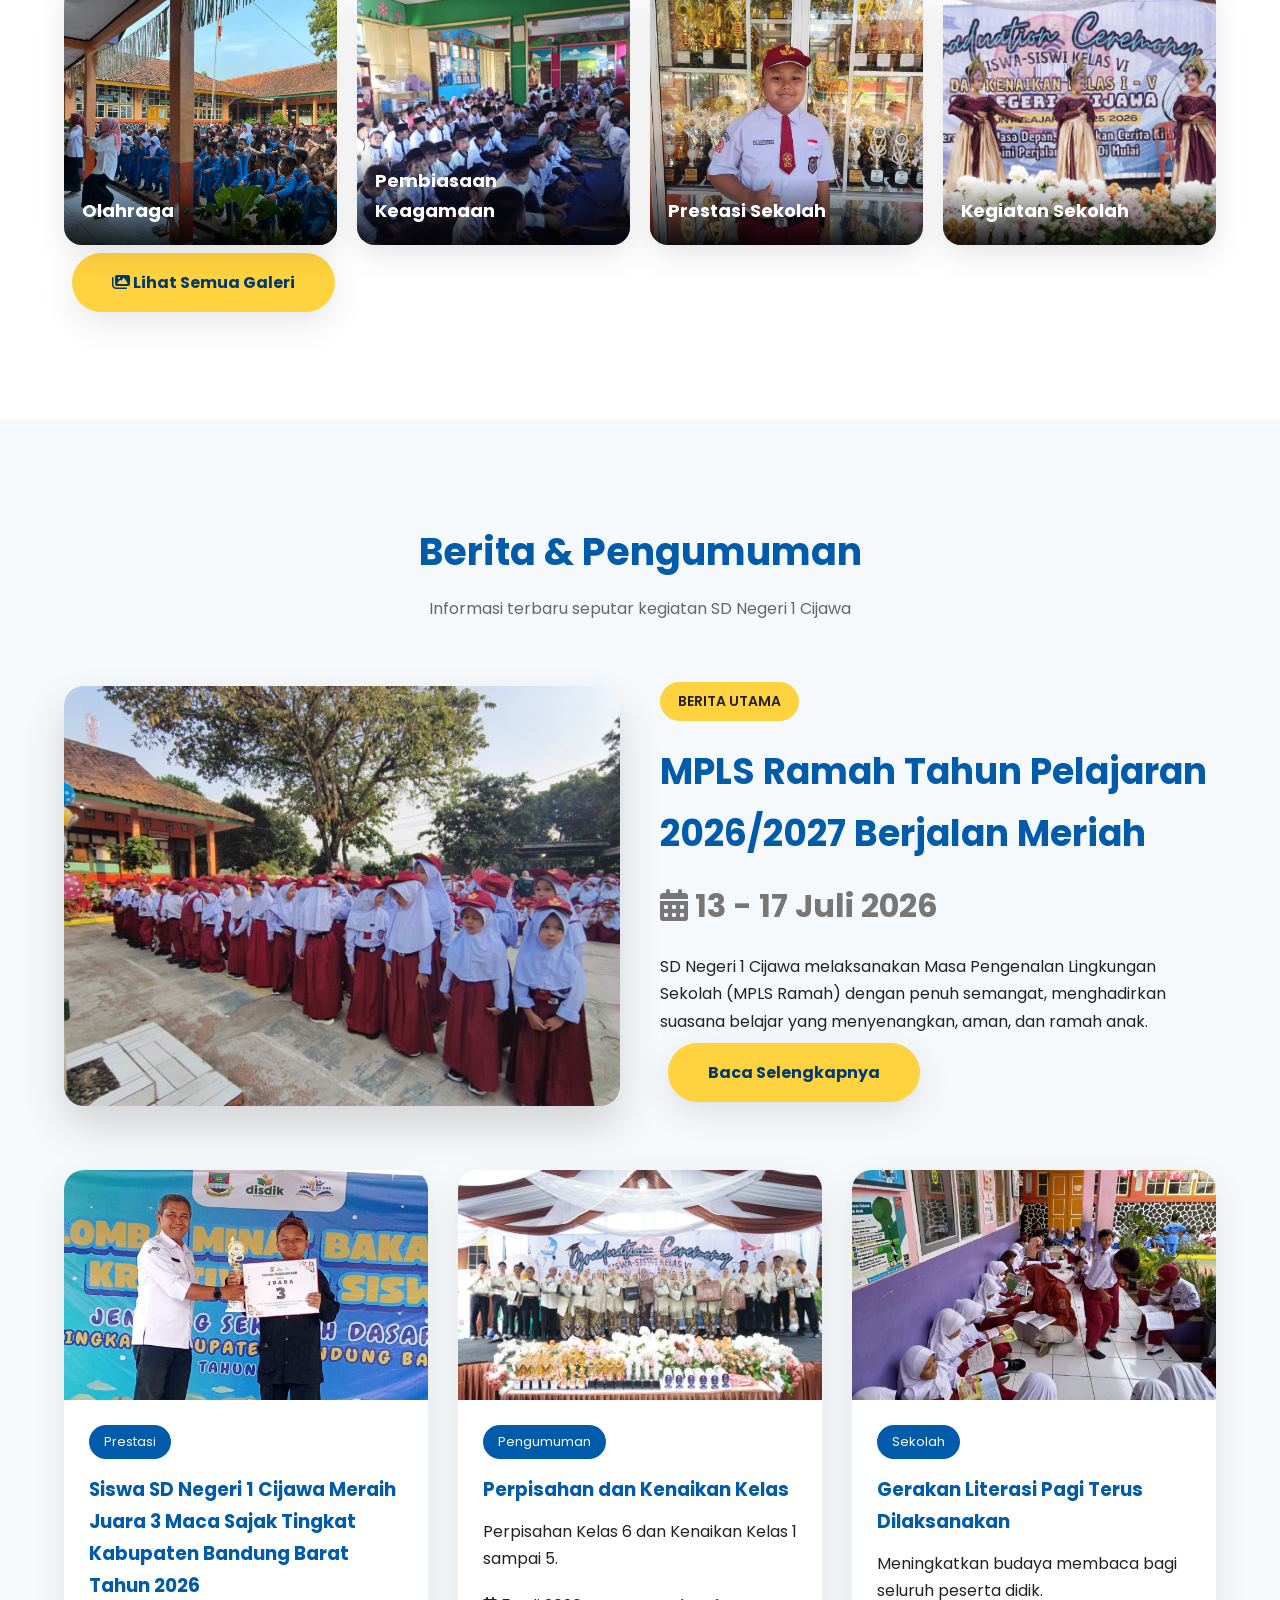
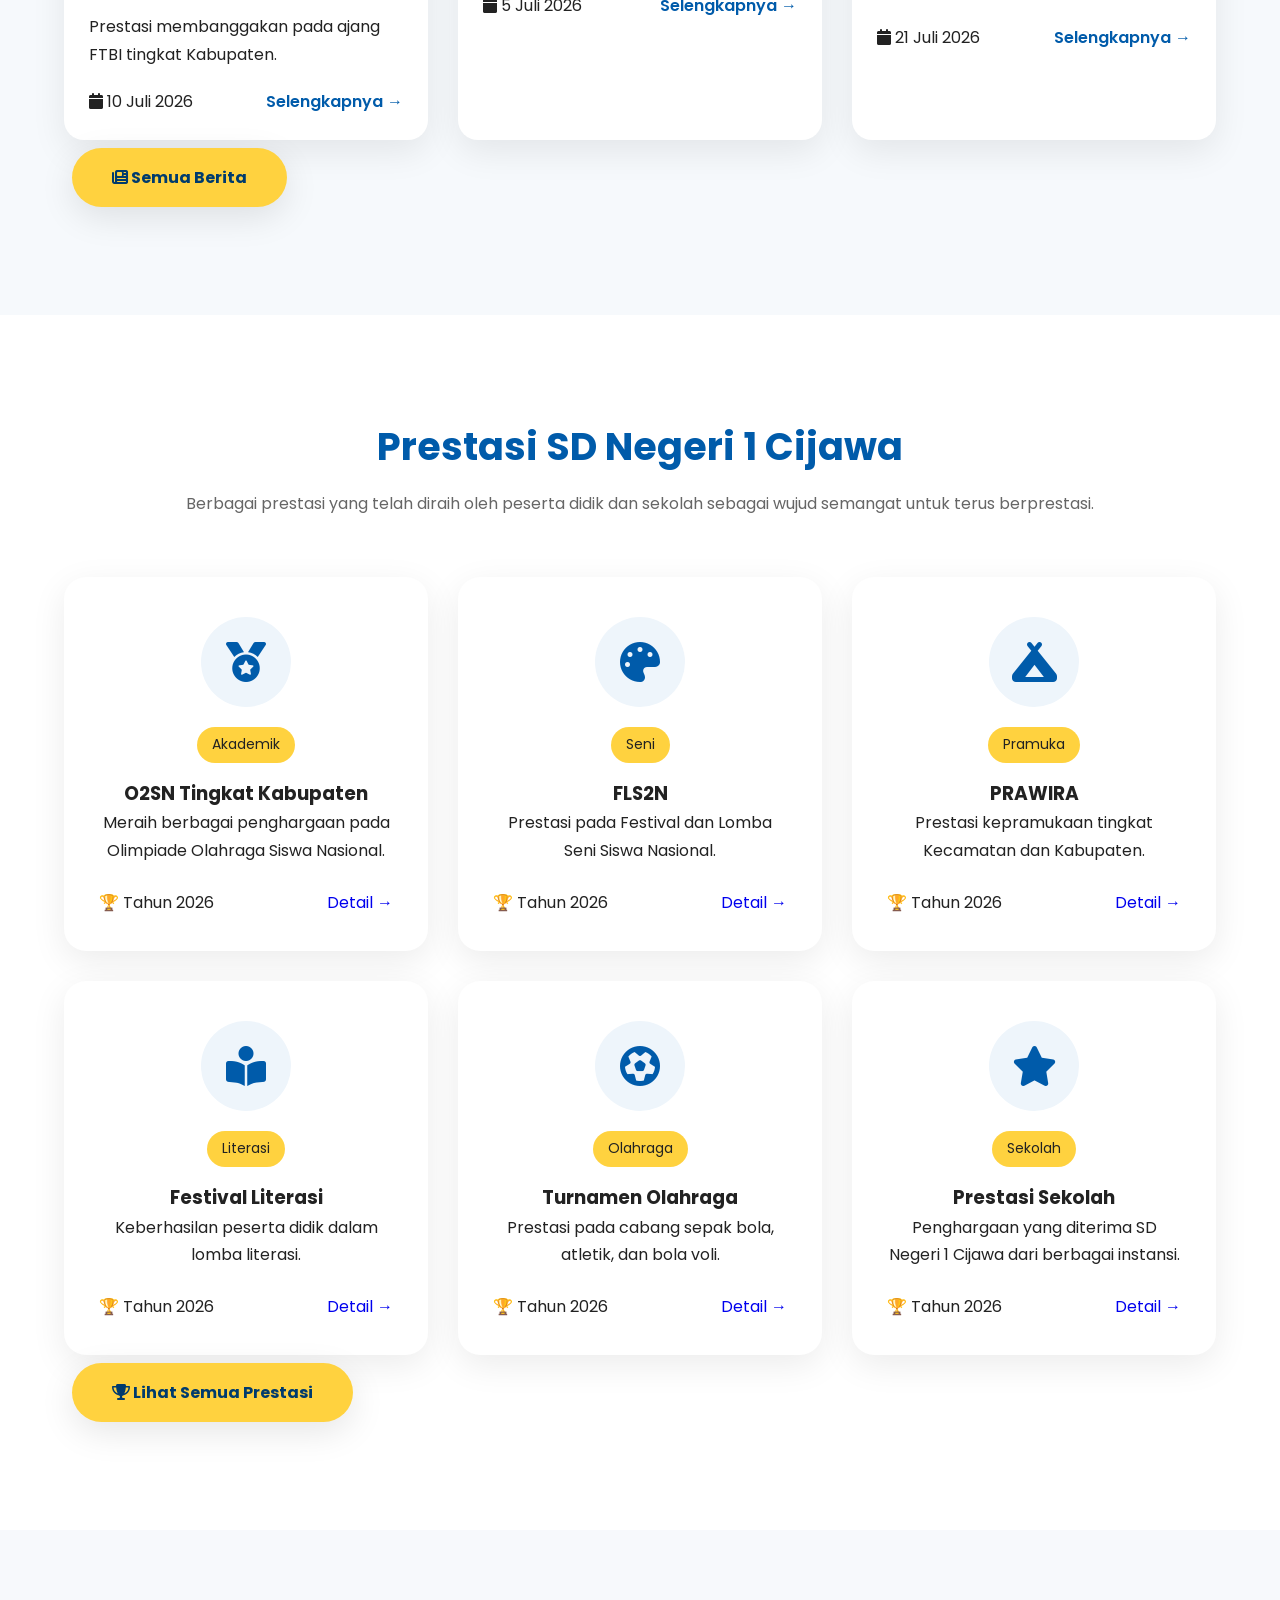
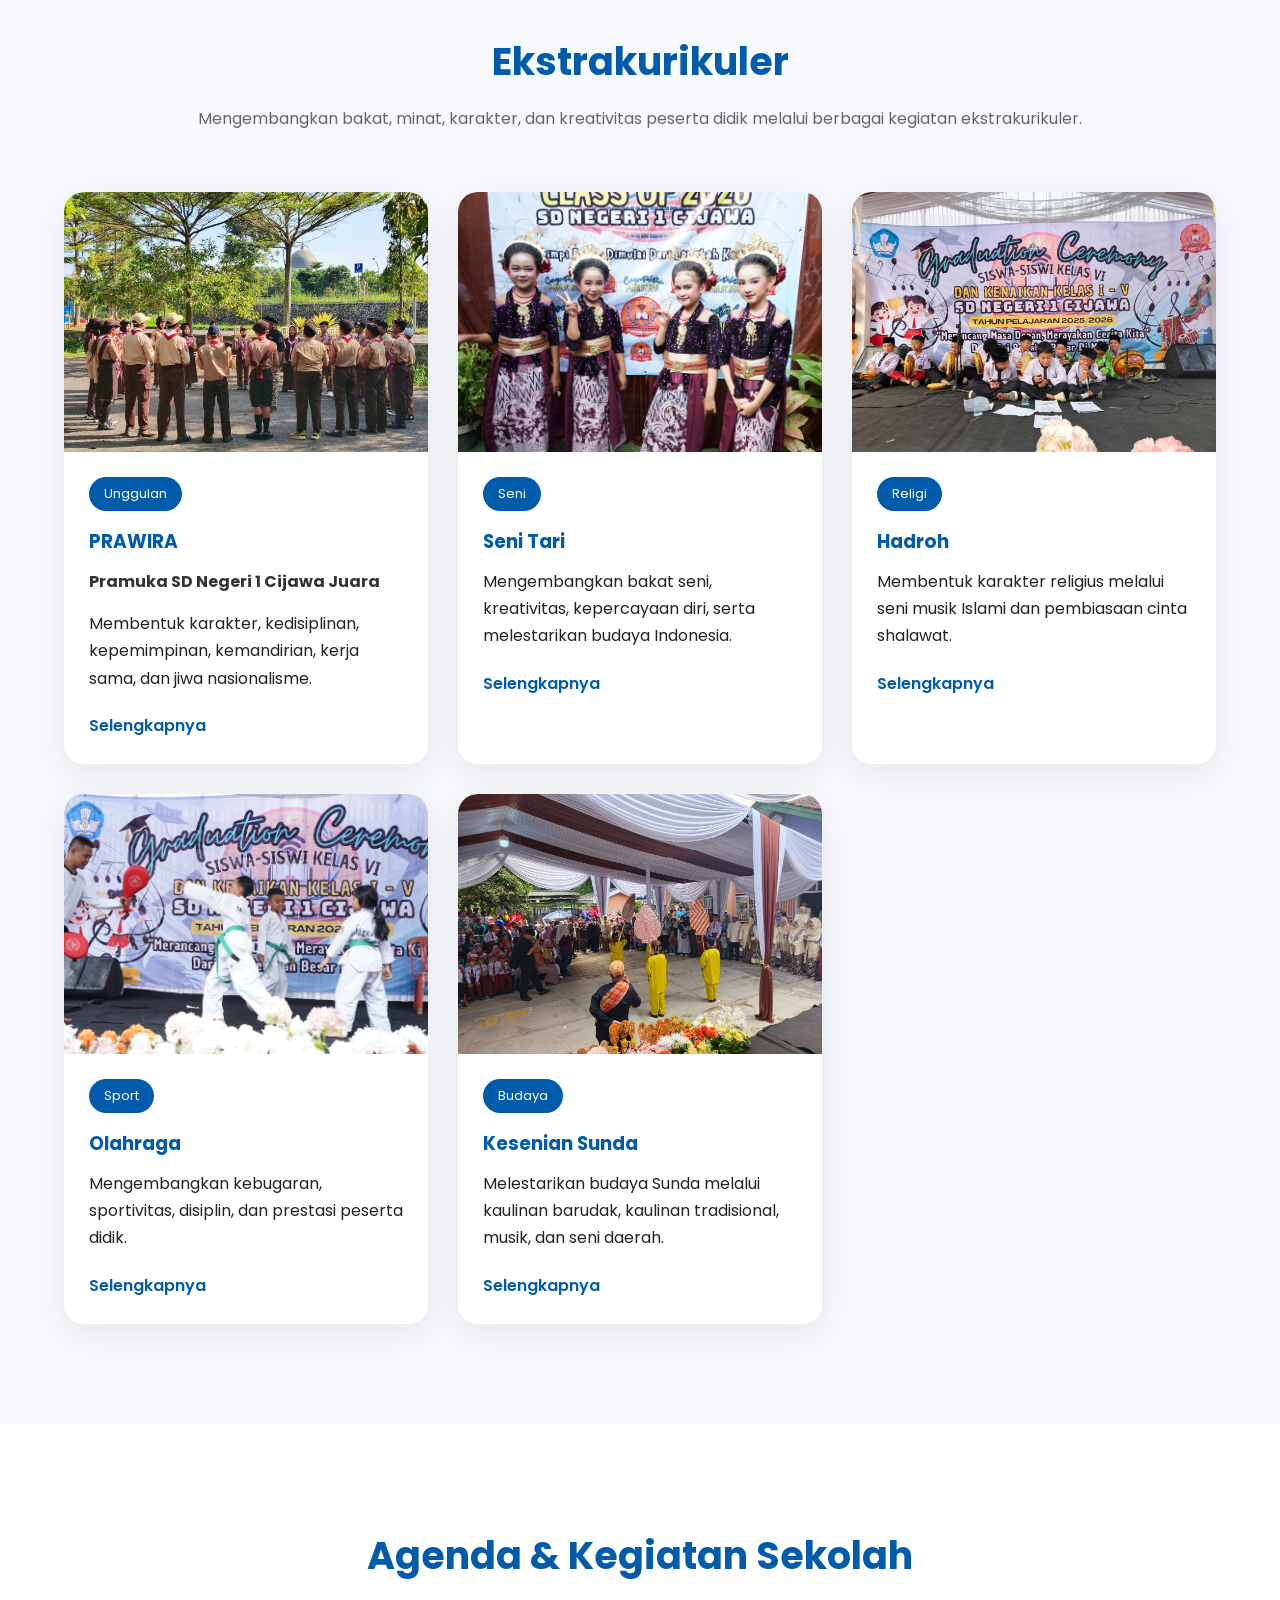
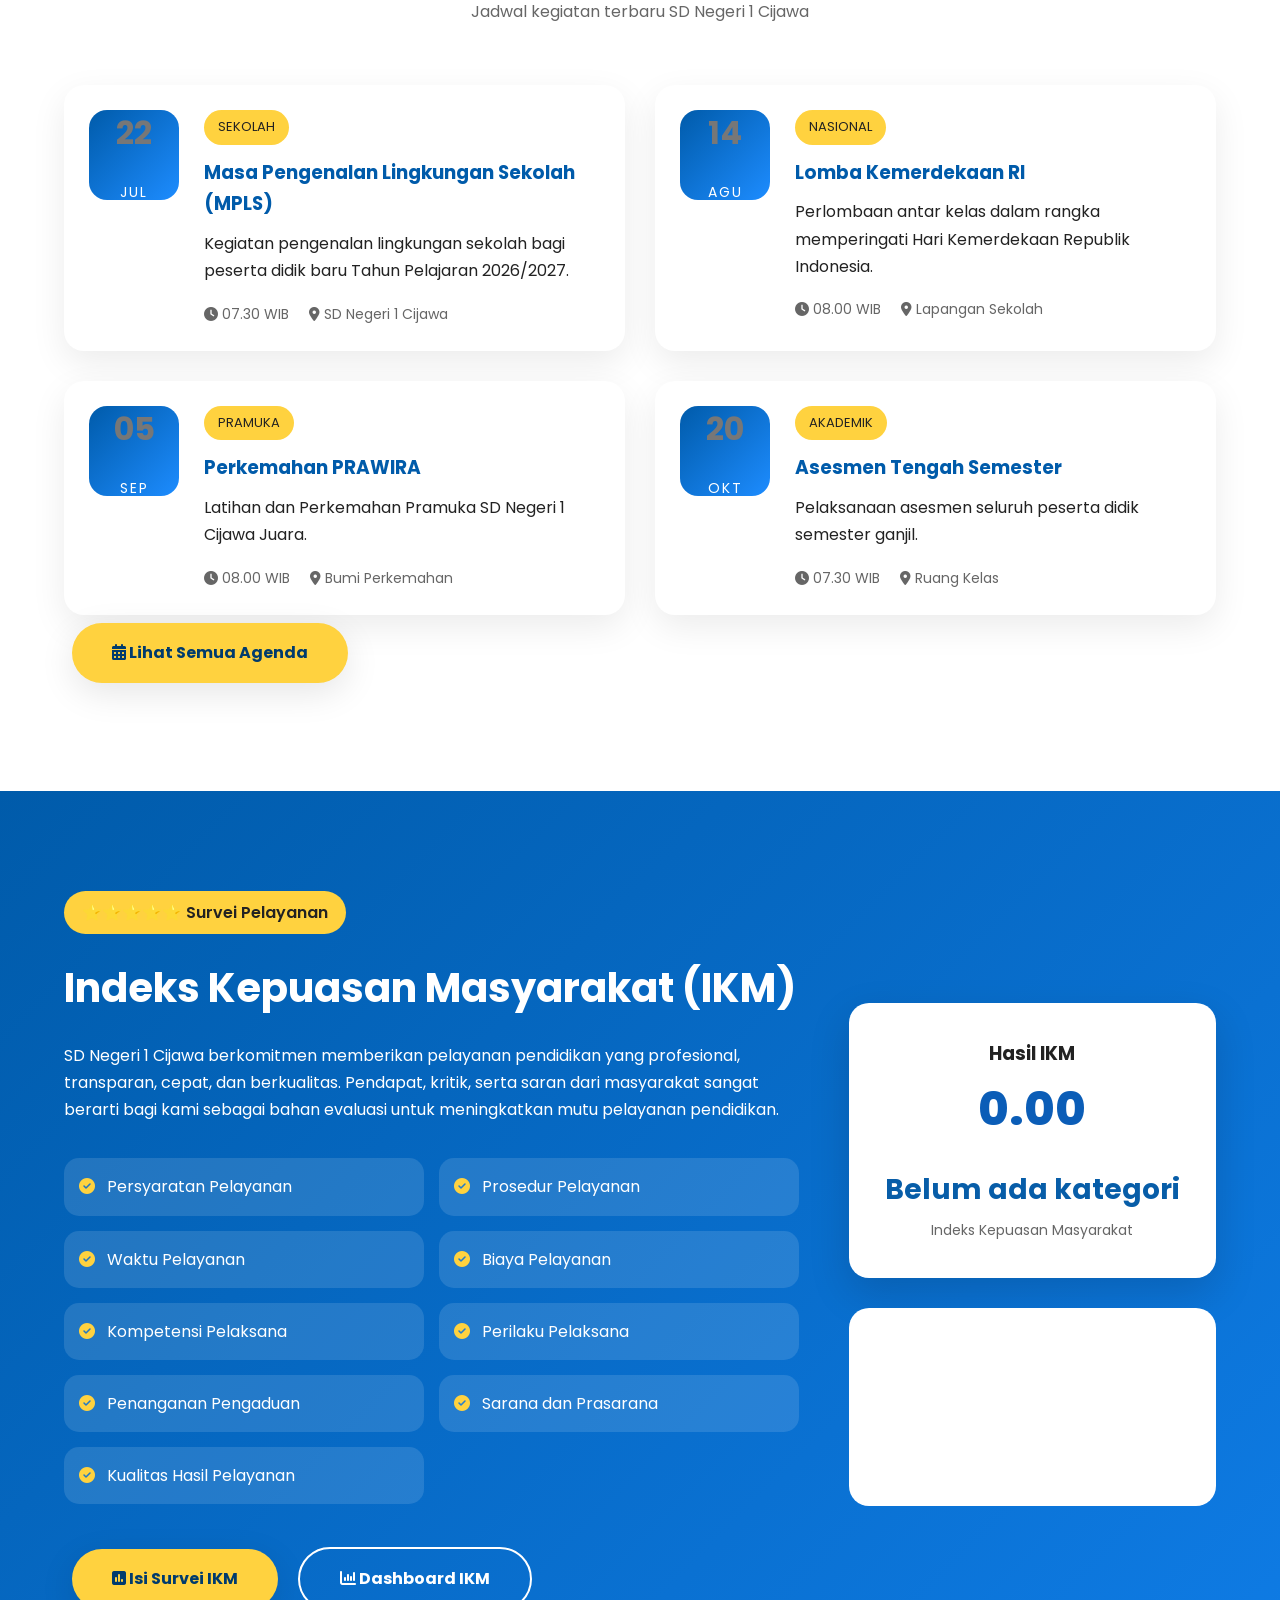
==== commit c642ab0d: "index.html" ====
--- a/index.html
+++ b/index.html
@@ -69,7 +69,7 @@
 
 <img src="assets/background.jpg" class="hero-bg">
 
-<div class="hero-content"> <br>
+<div class="hero-content">
 
 <img src="assets/logo-sd.png" class="hero-logo">
 
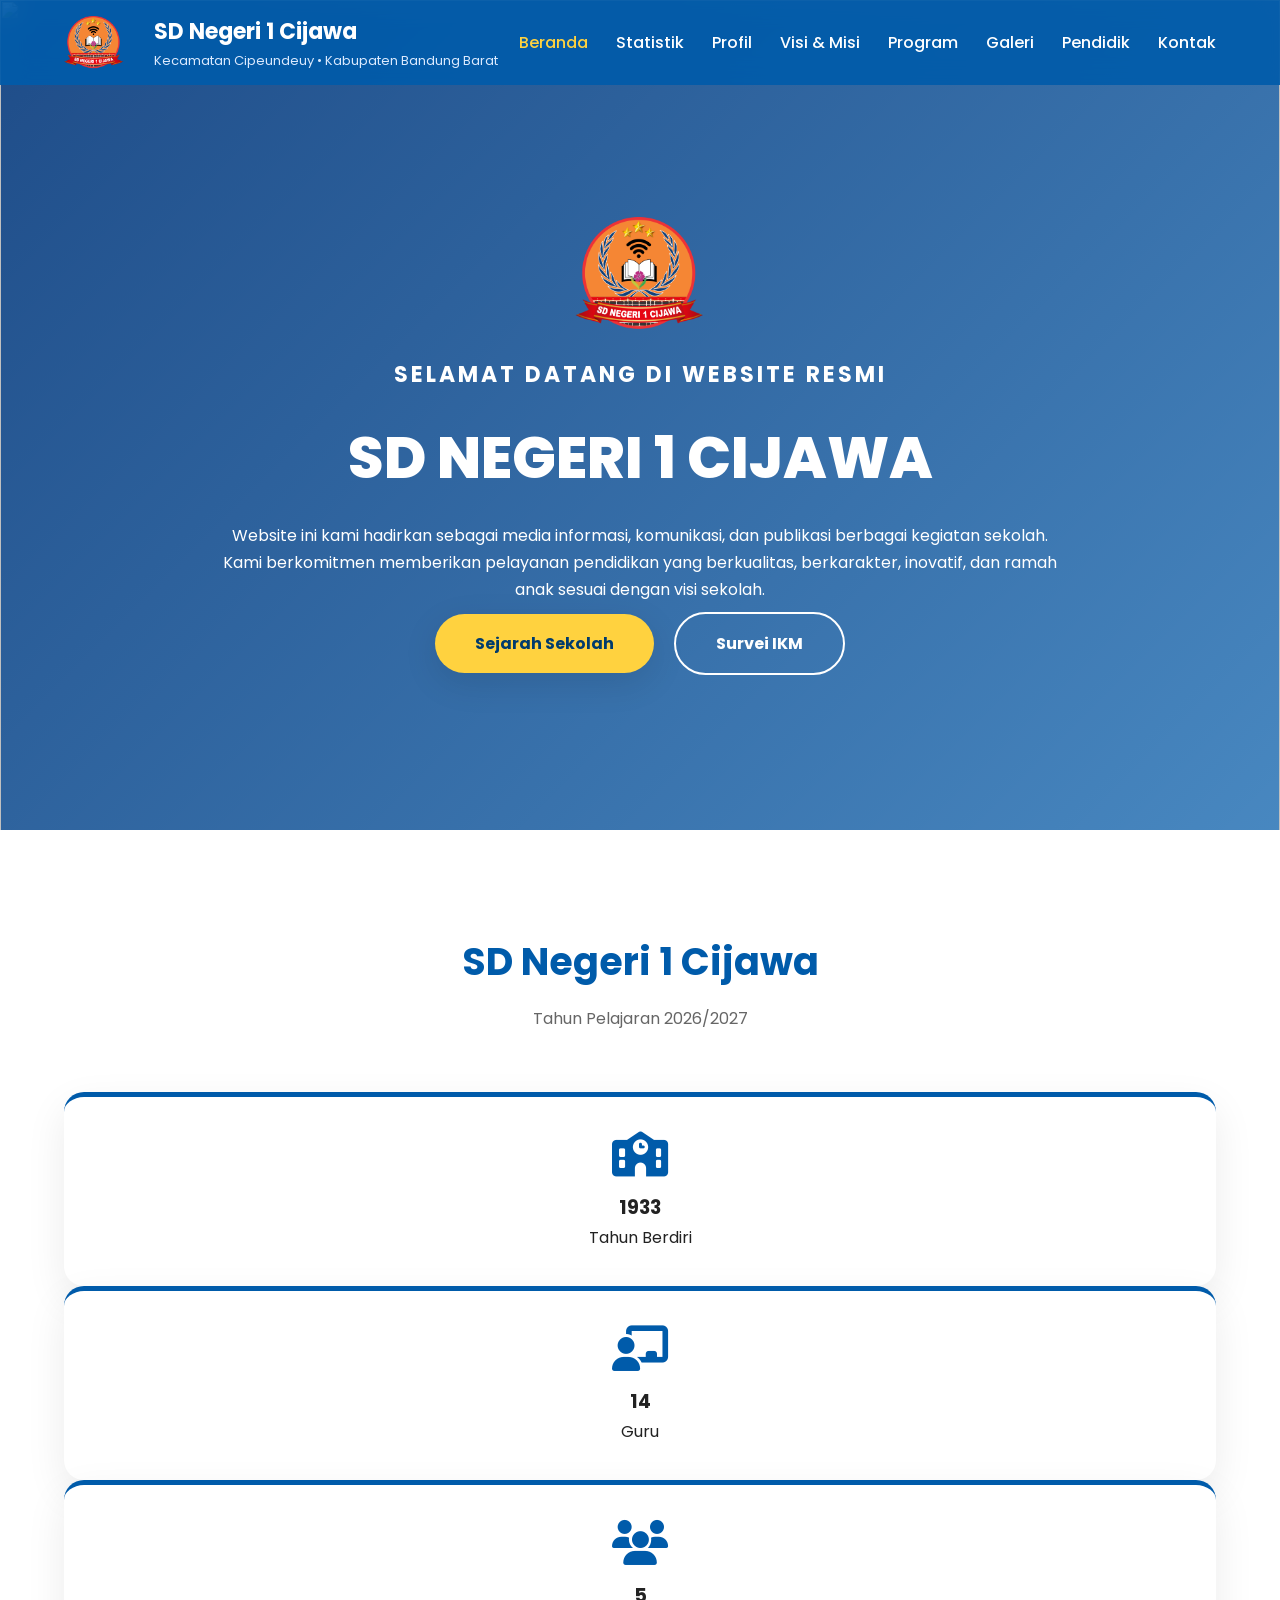
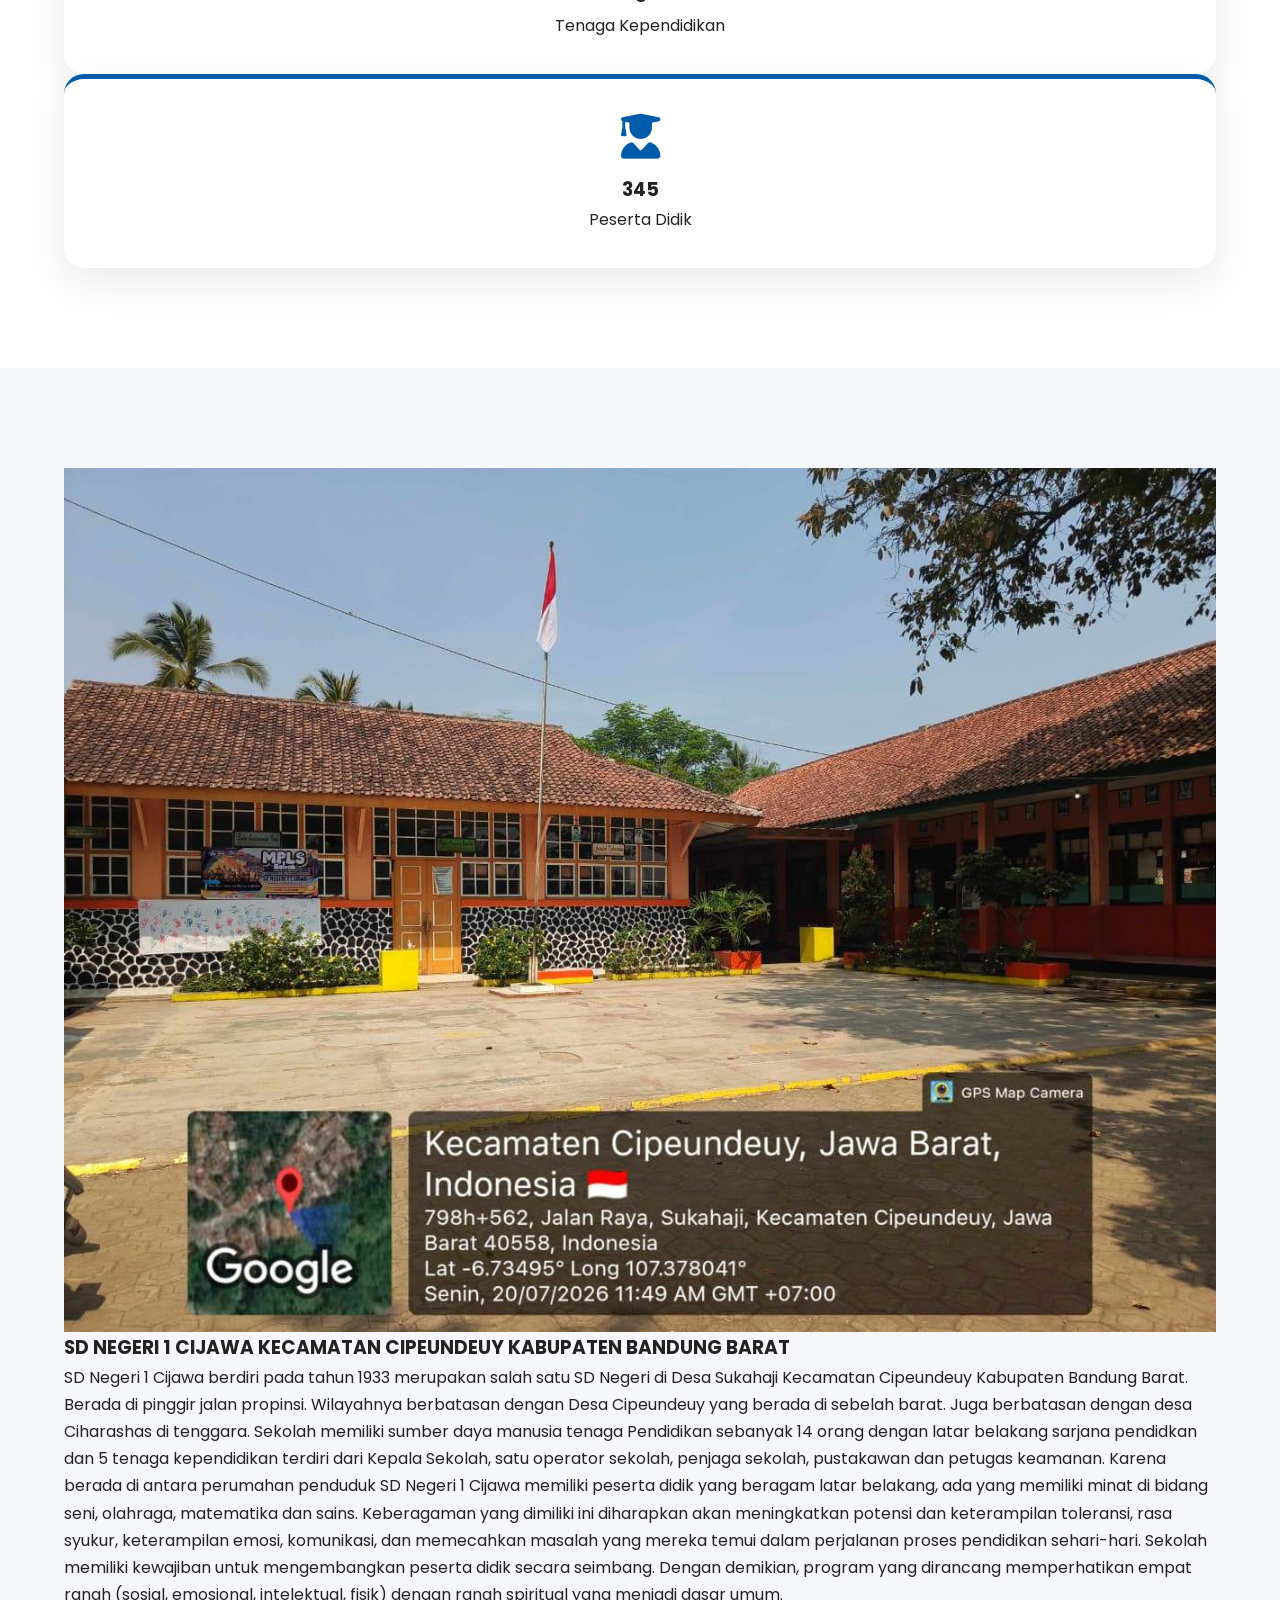
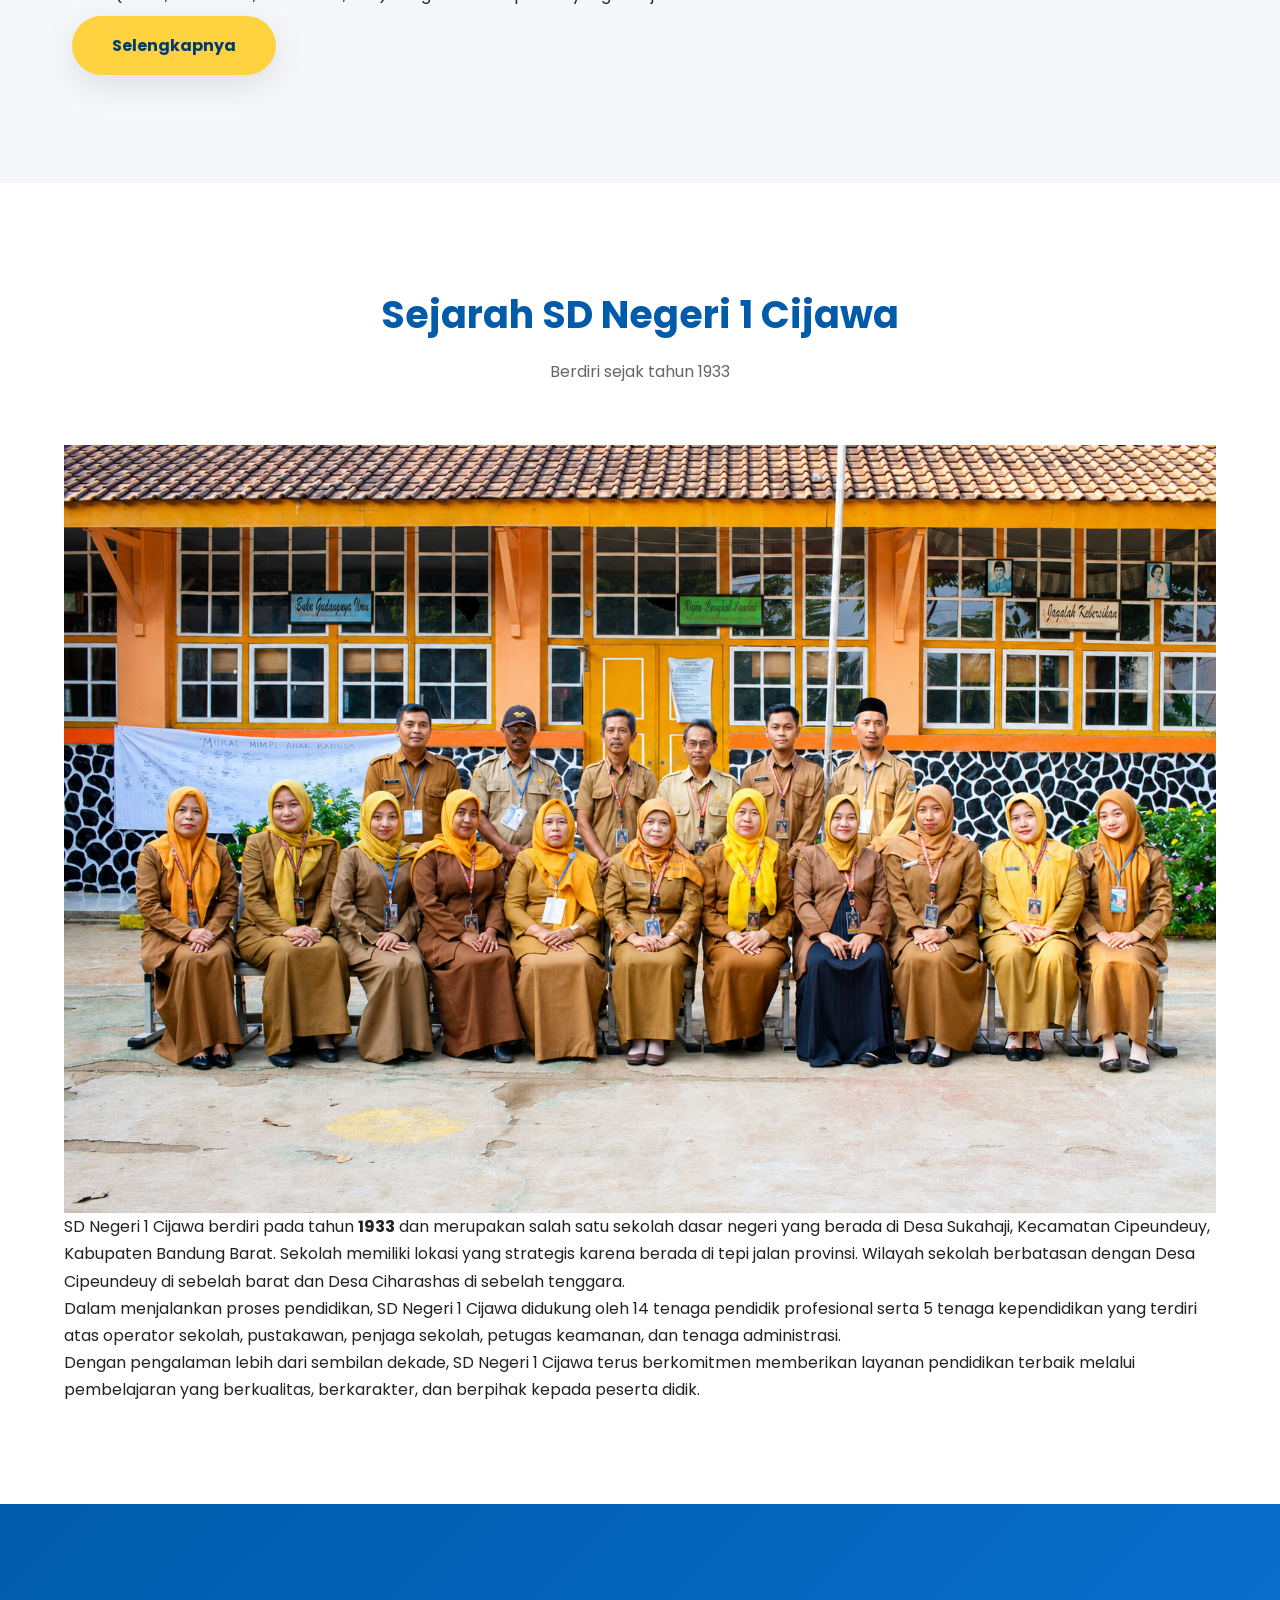
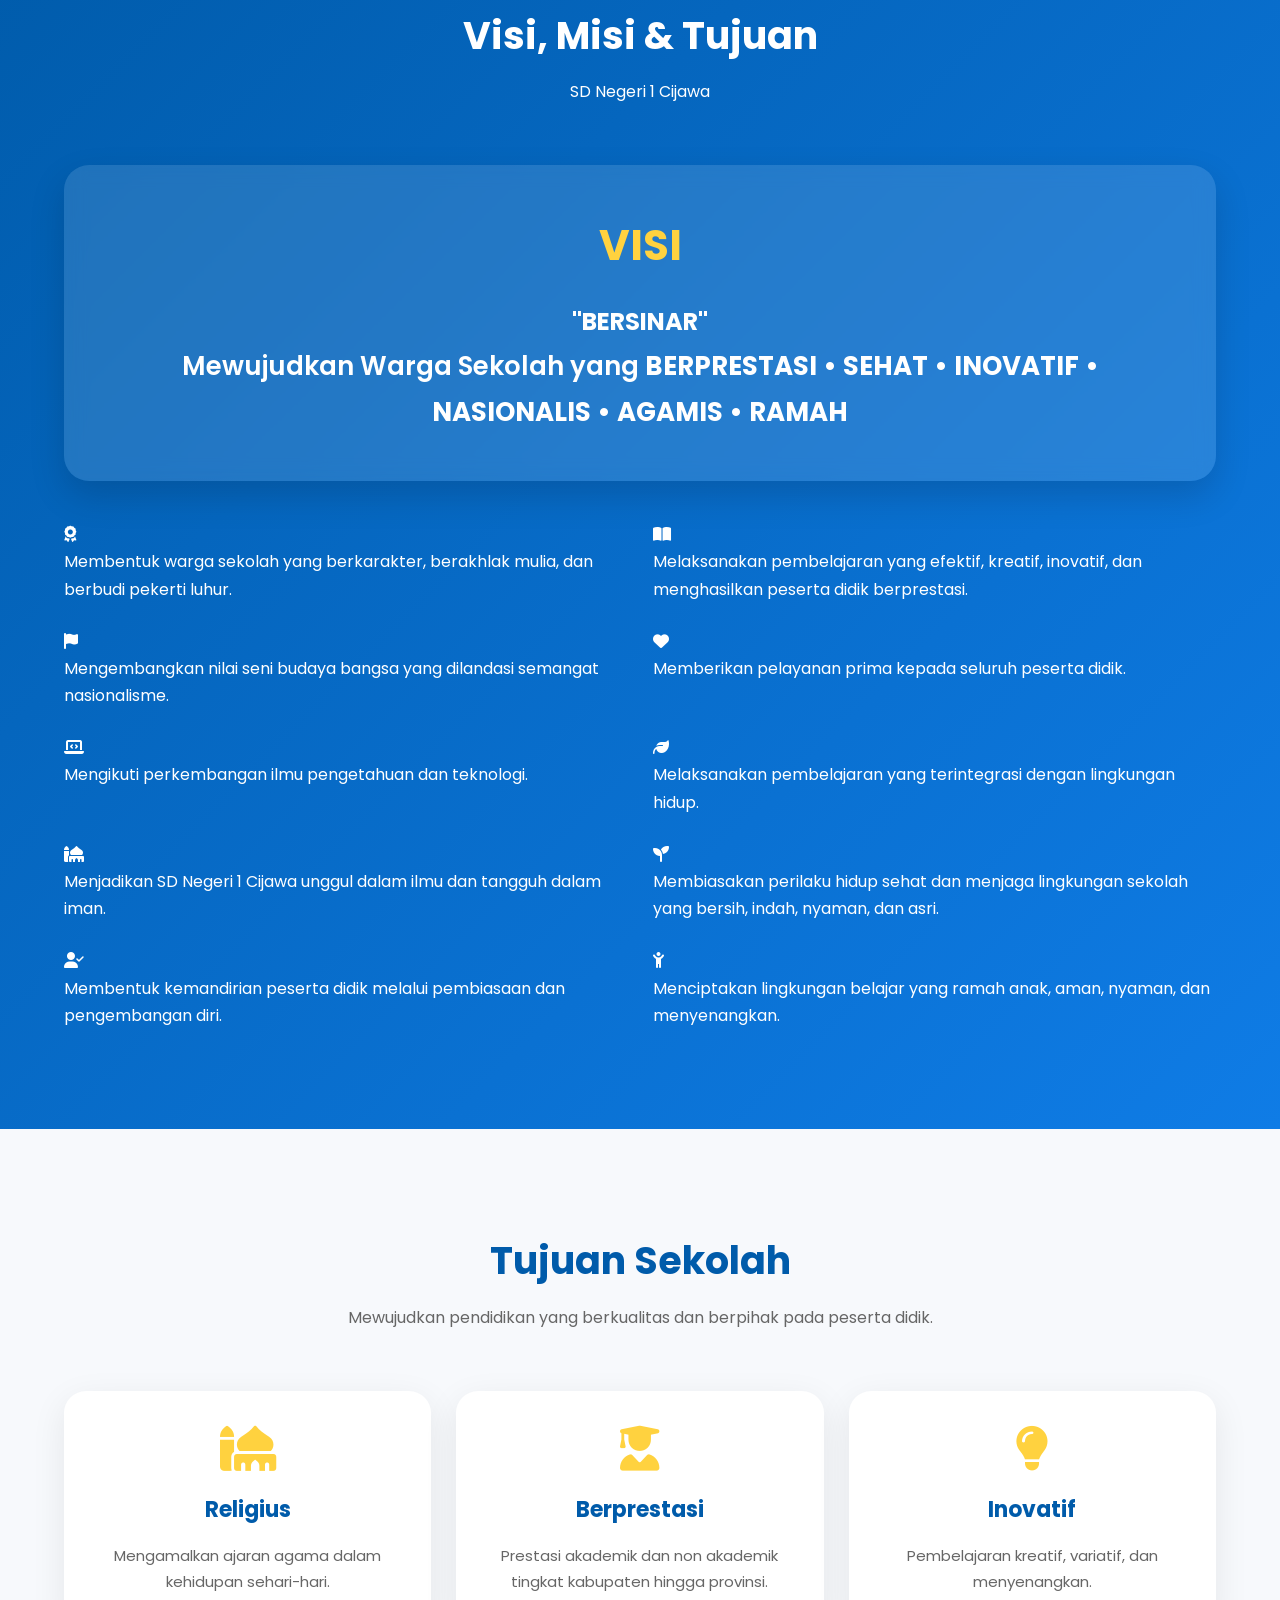
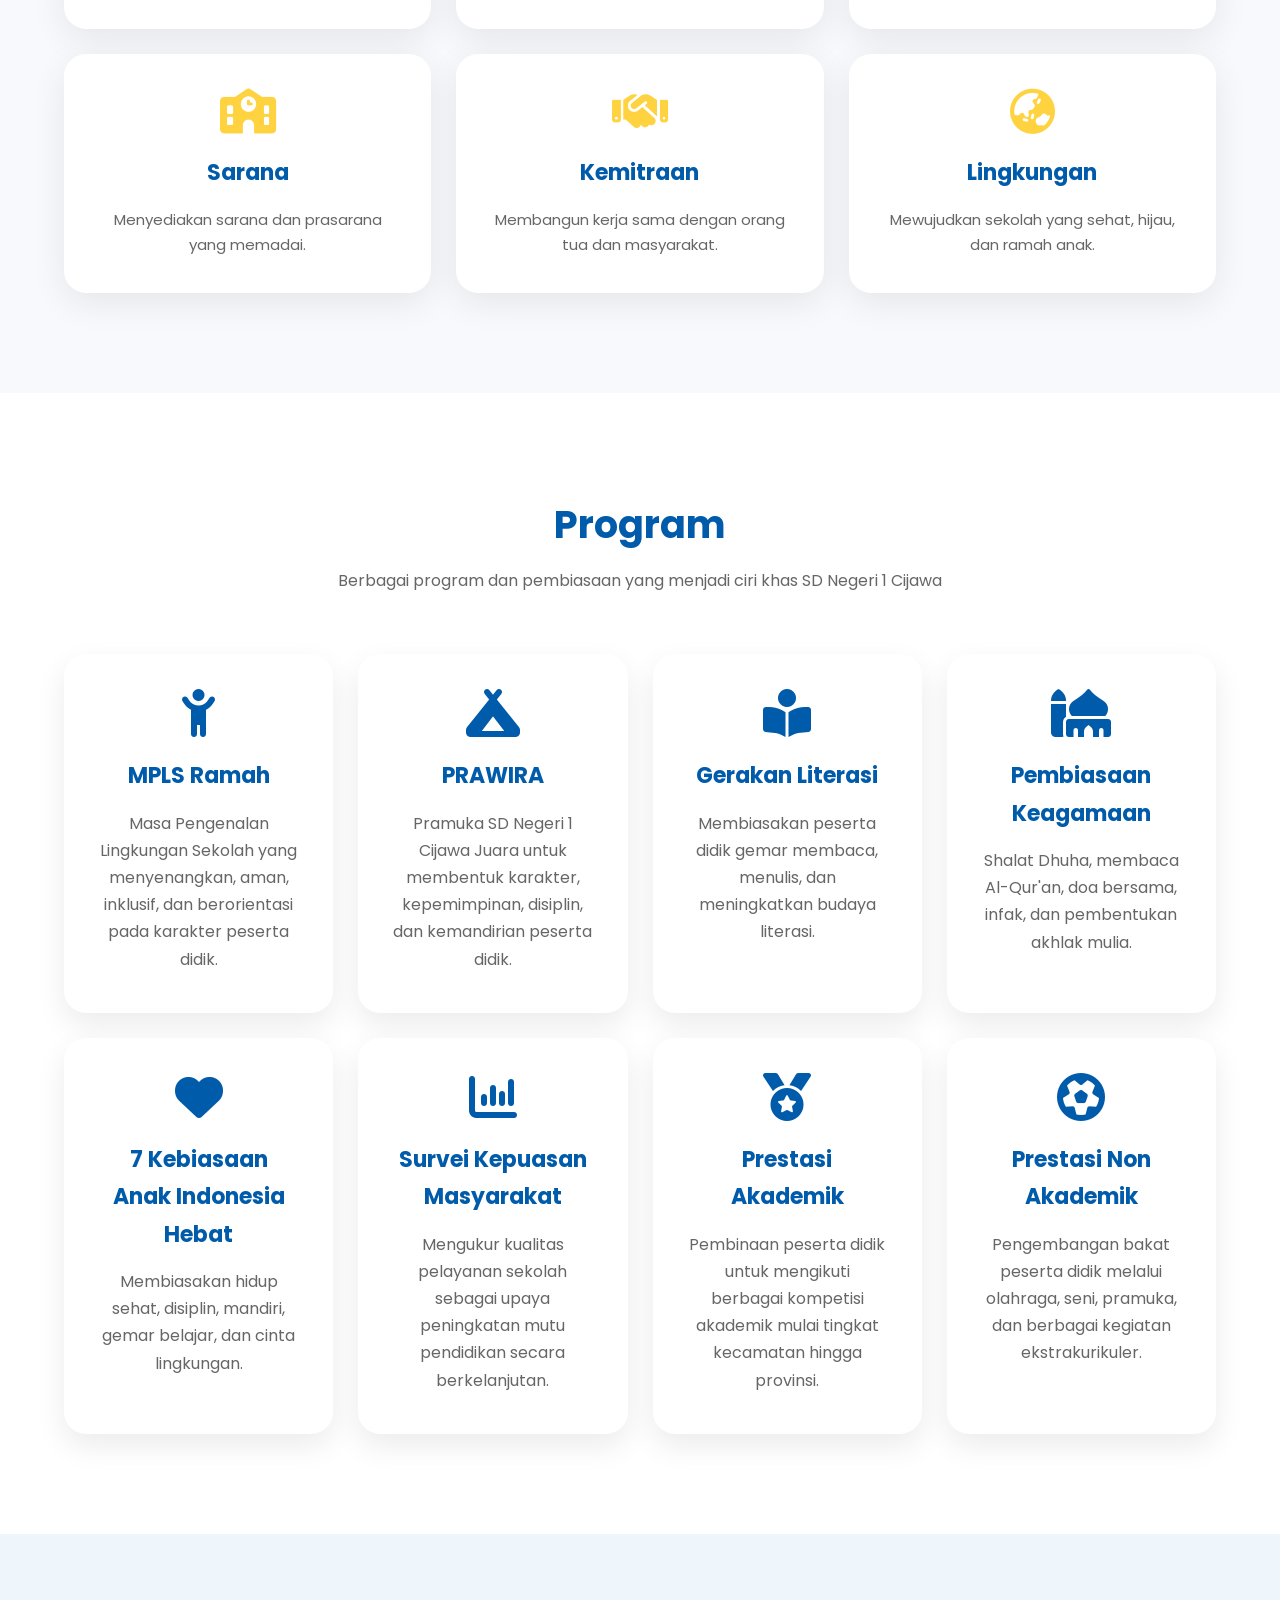
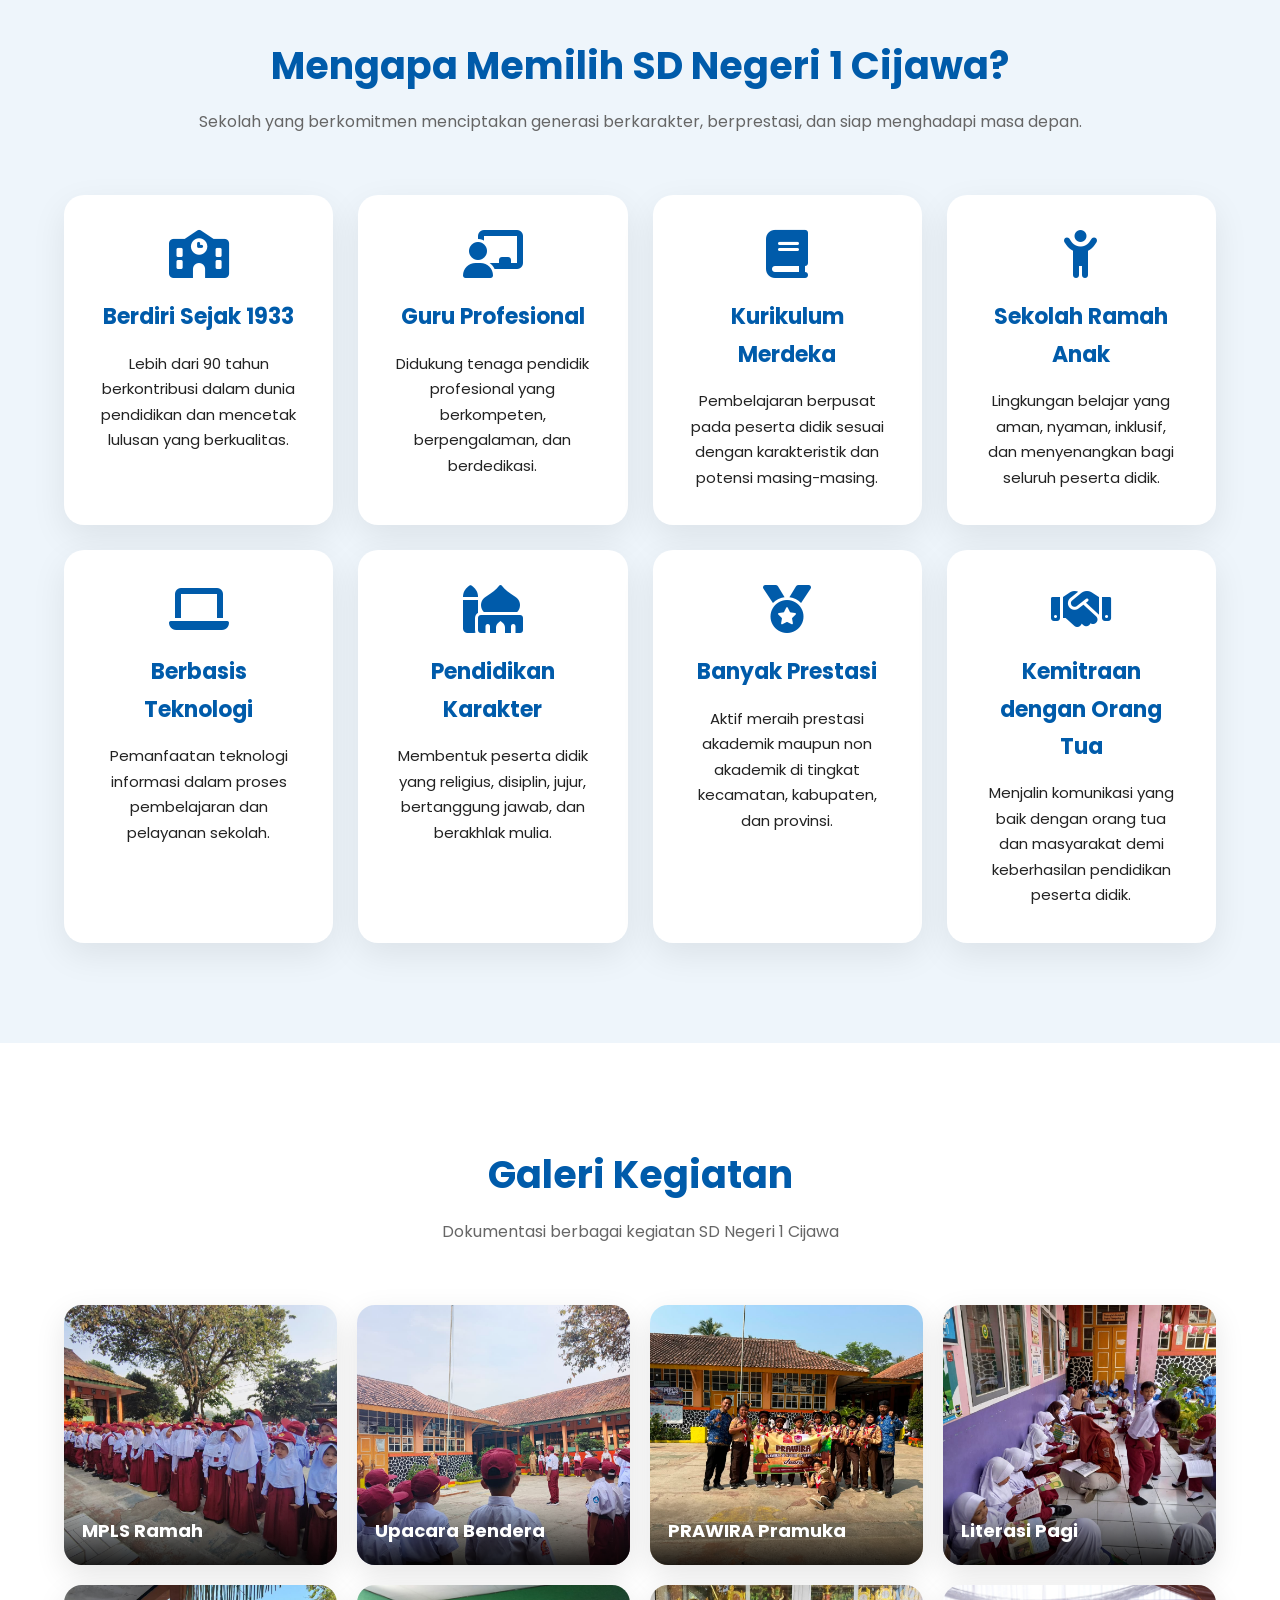
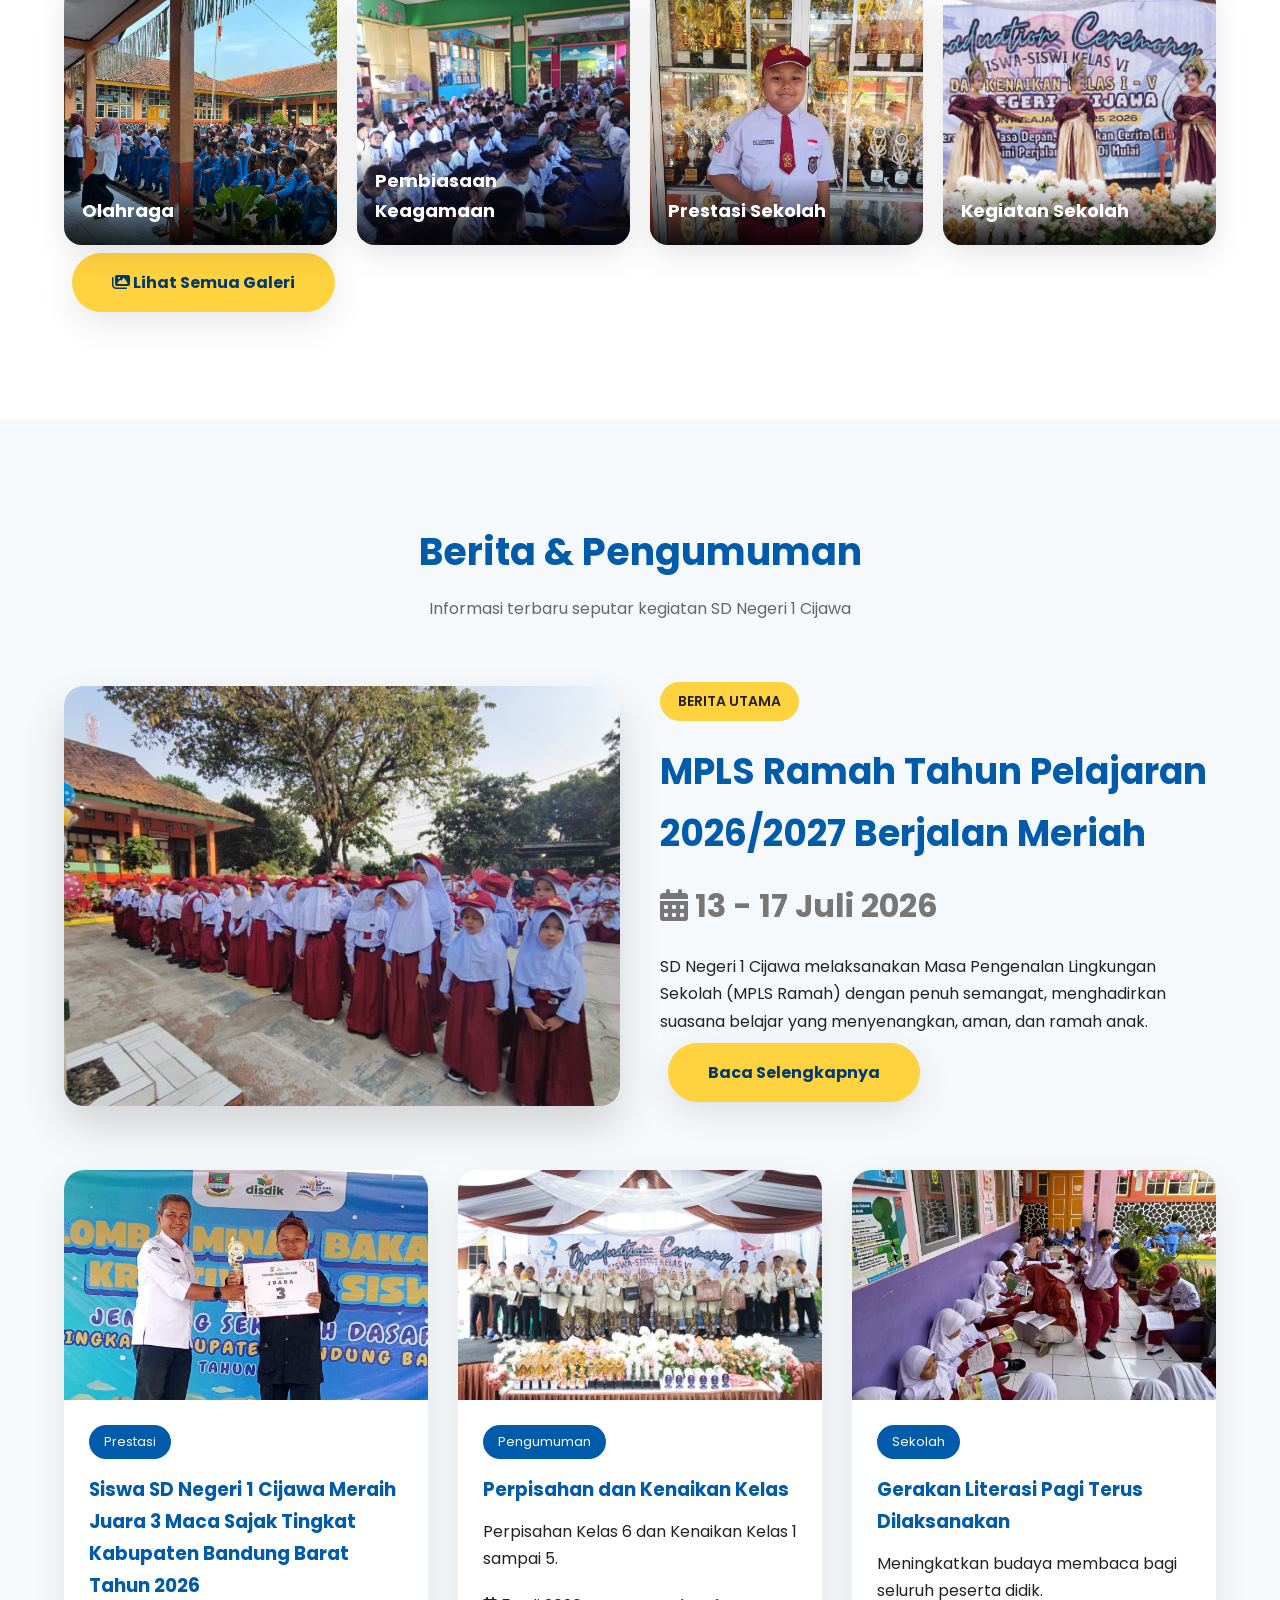
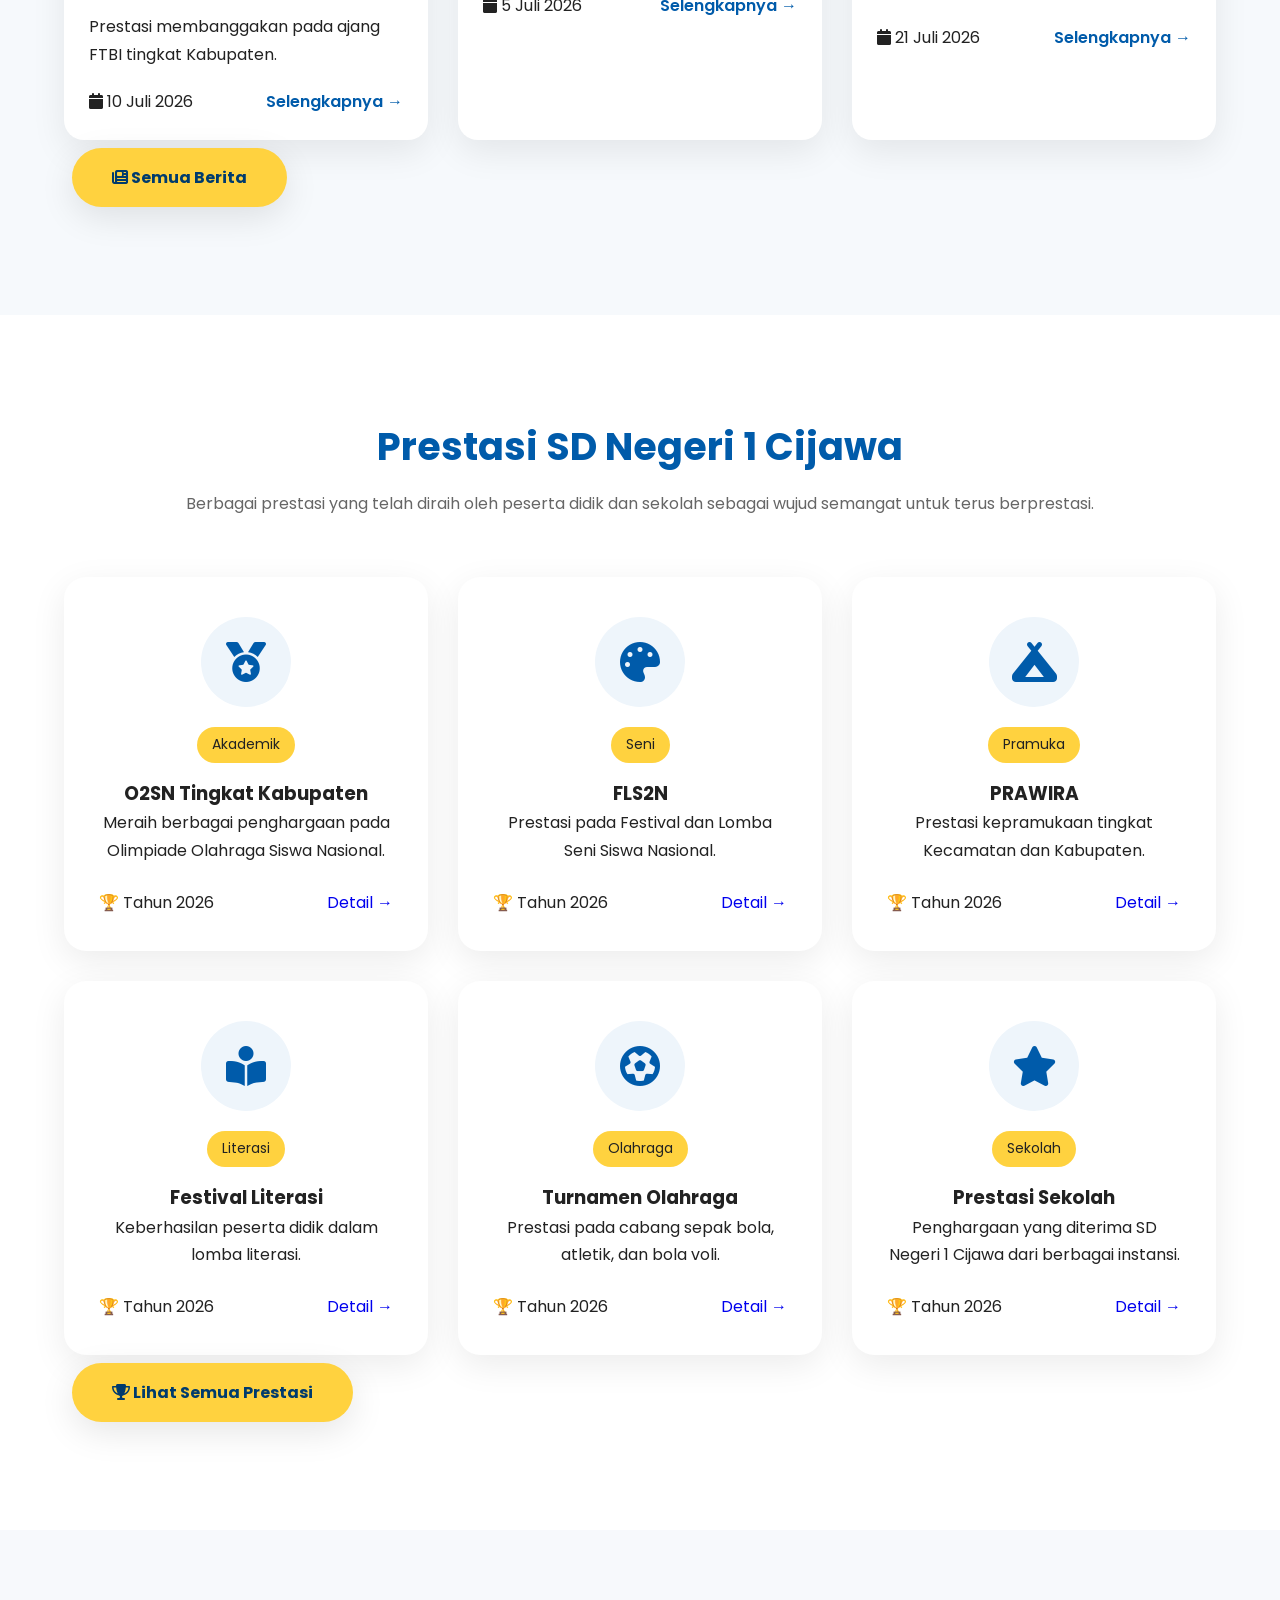
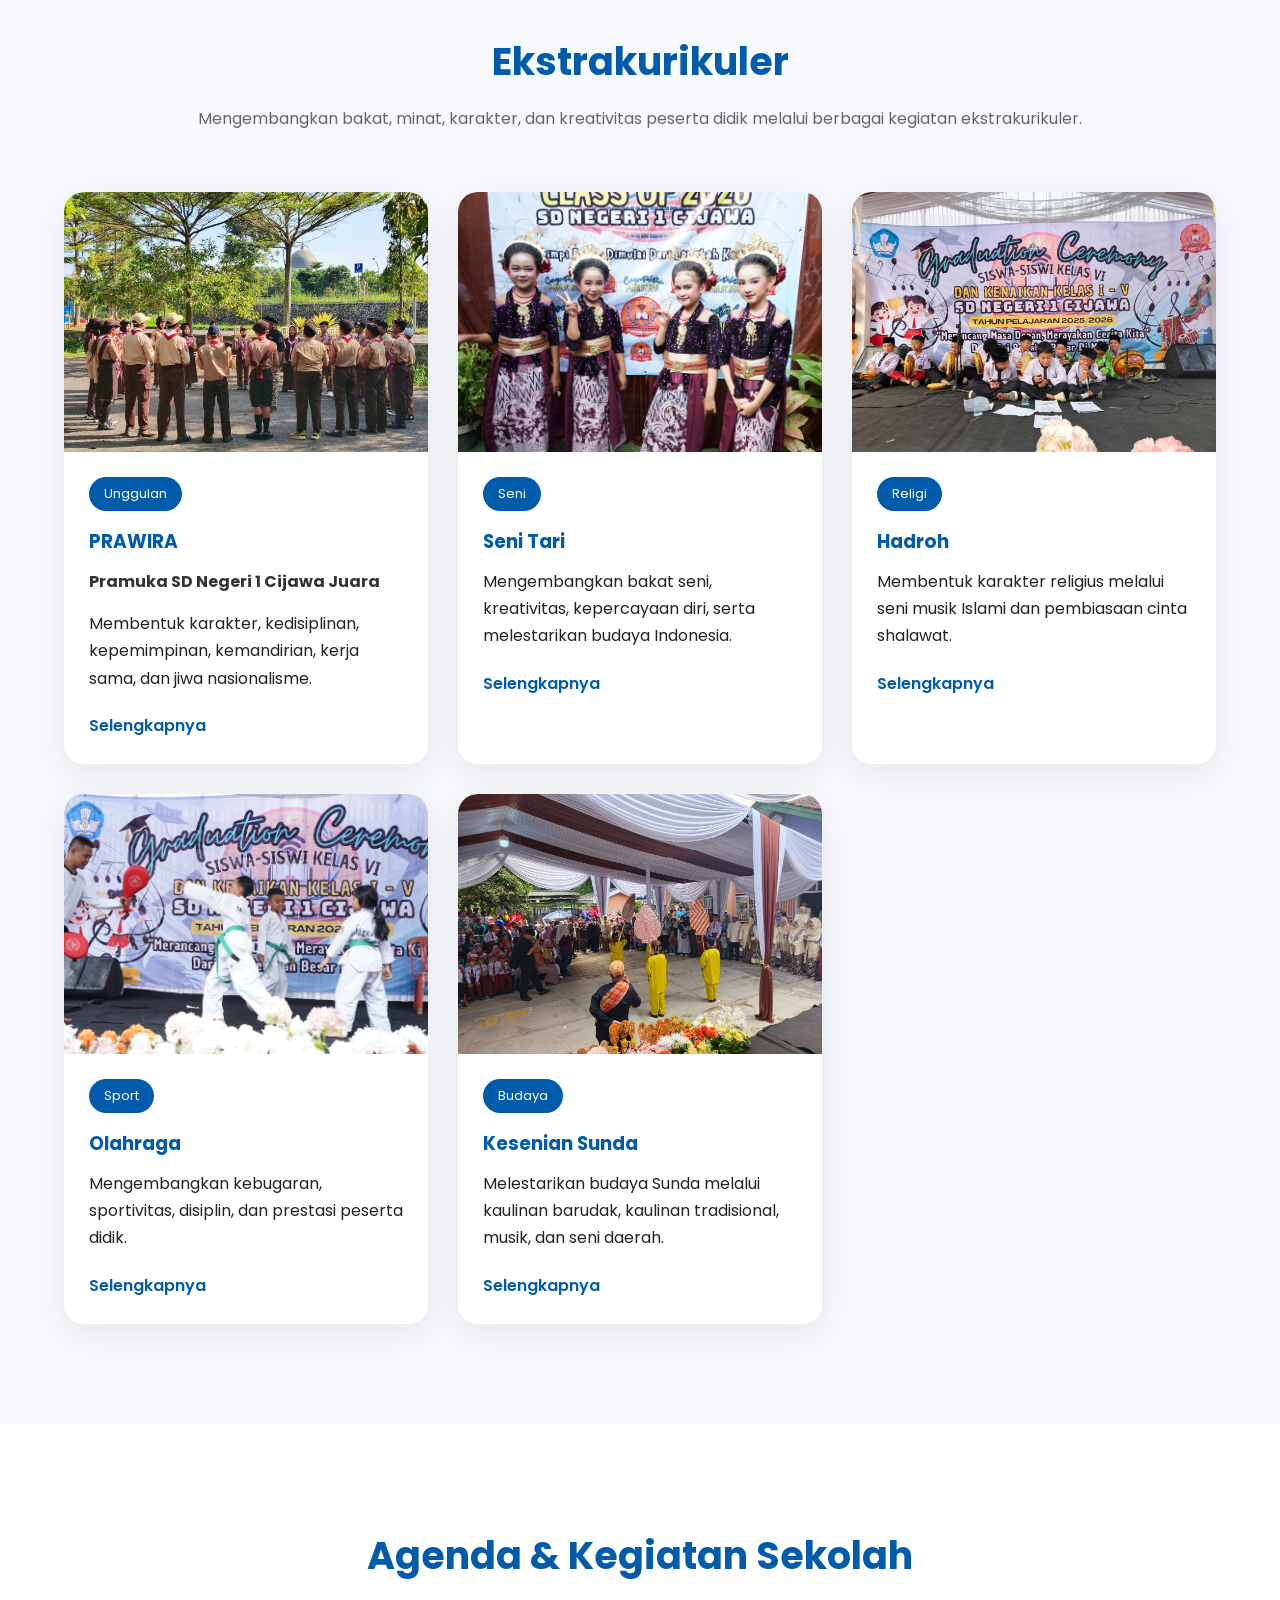
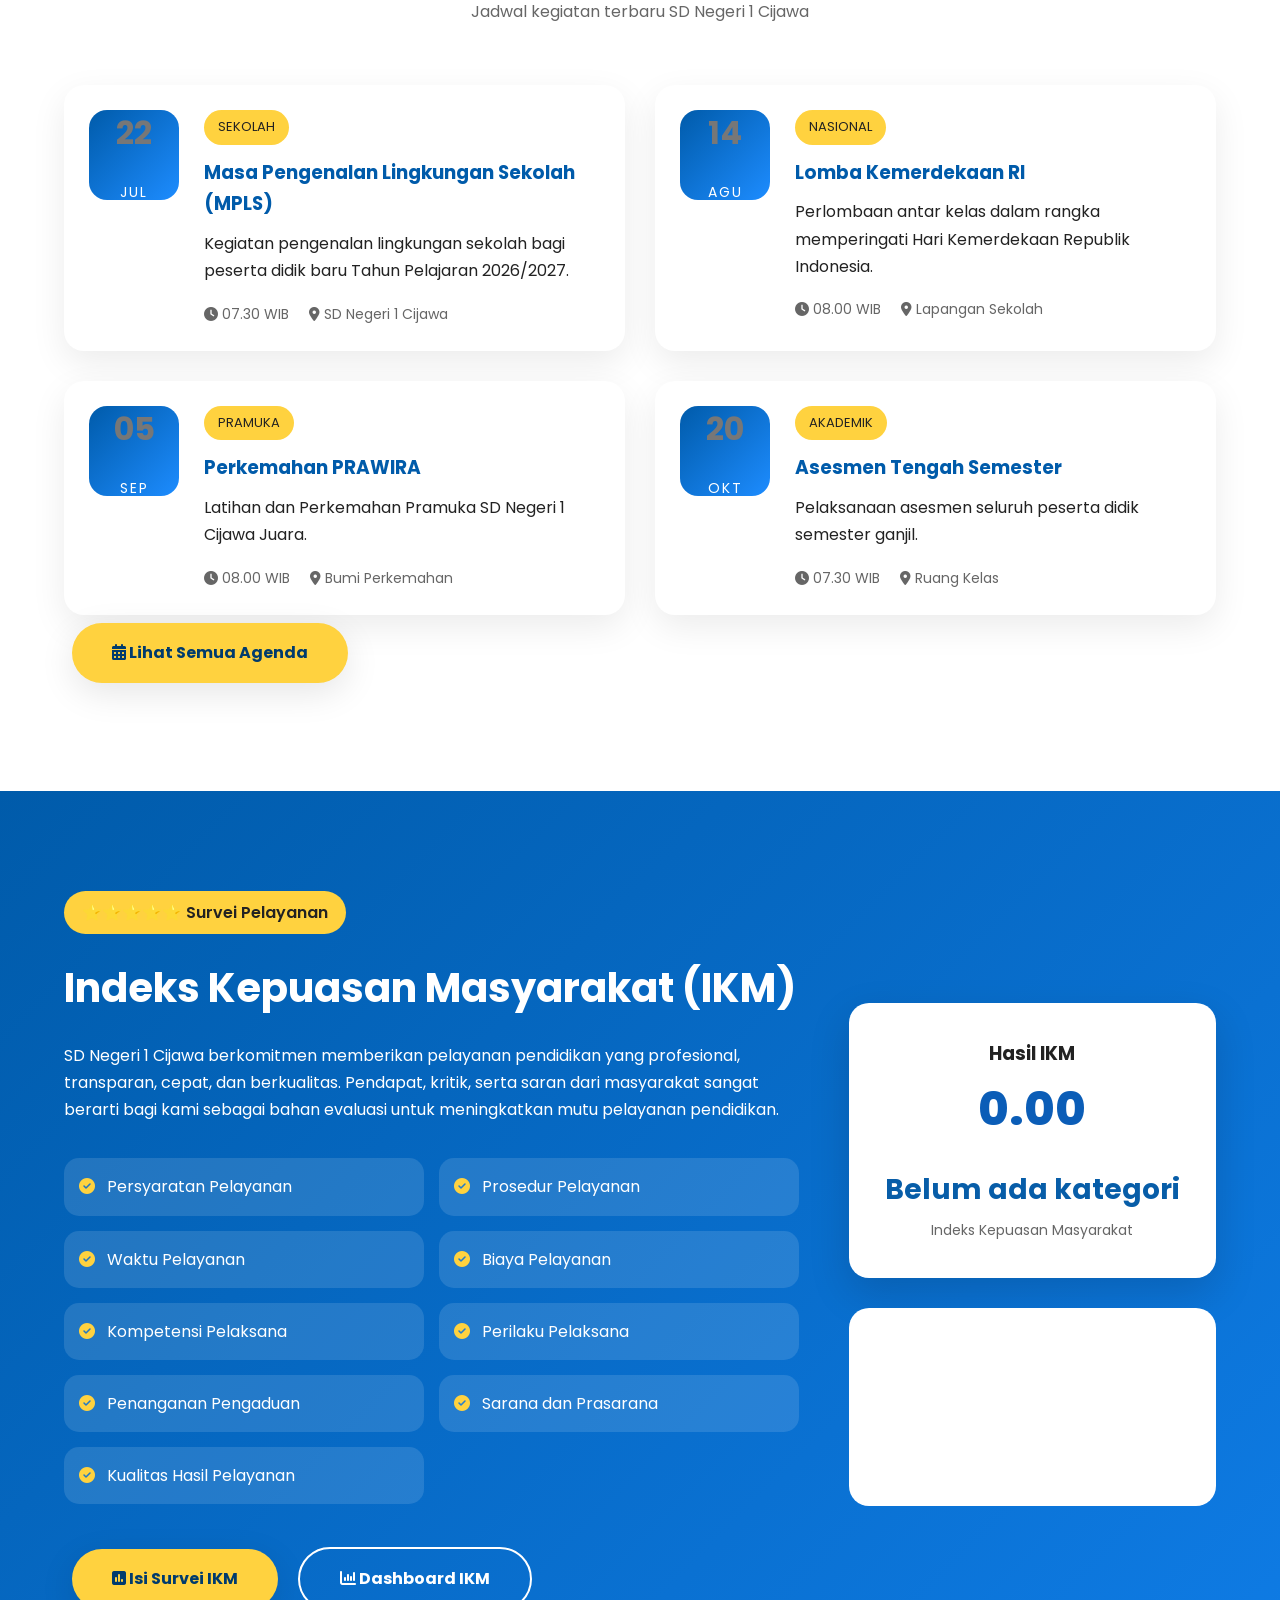
==== commit c69c5d41: "index.html" ====
--- a/index.html
+++ b/index.html
@@ -30,7 +30,7 @@
 
 <div class="logo">
 
-<img src="assets/logo-sd.png">
+<img src="assets/logo-sd.png"> <br>
 
 <div>
 
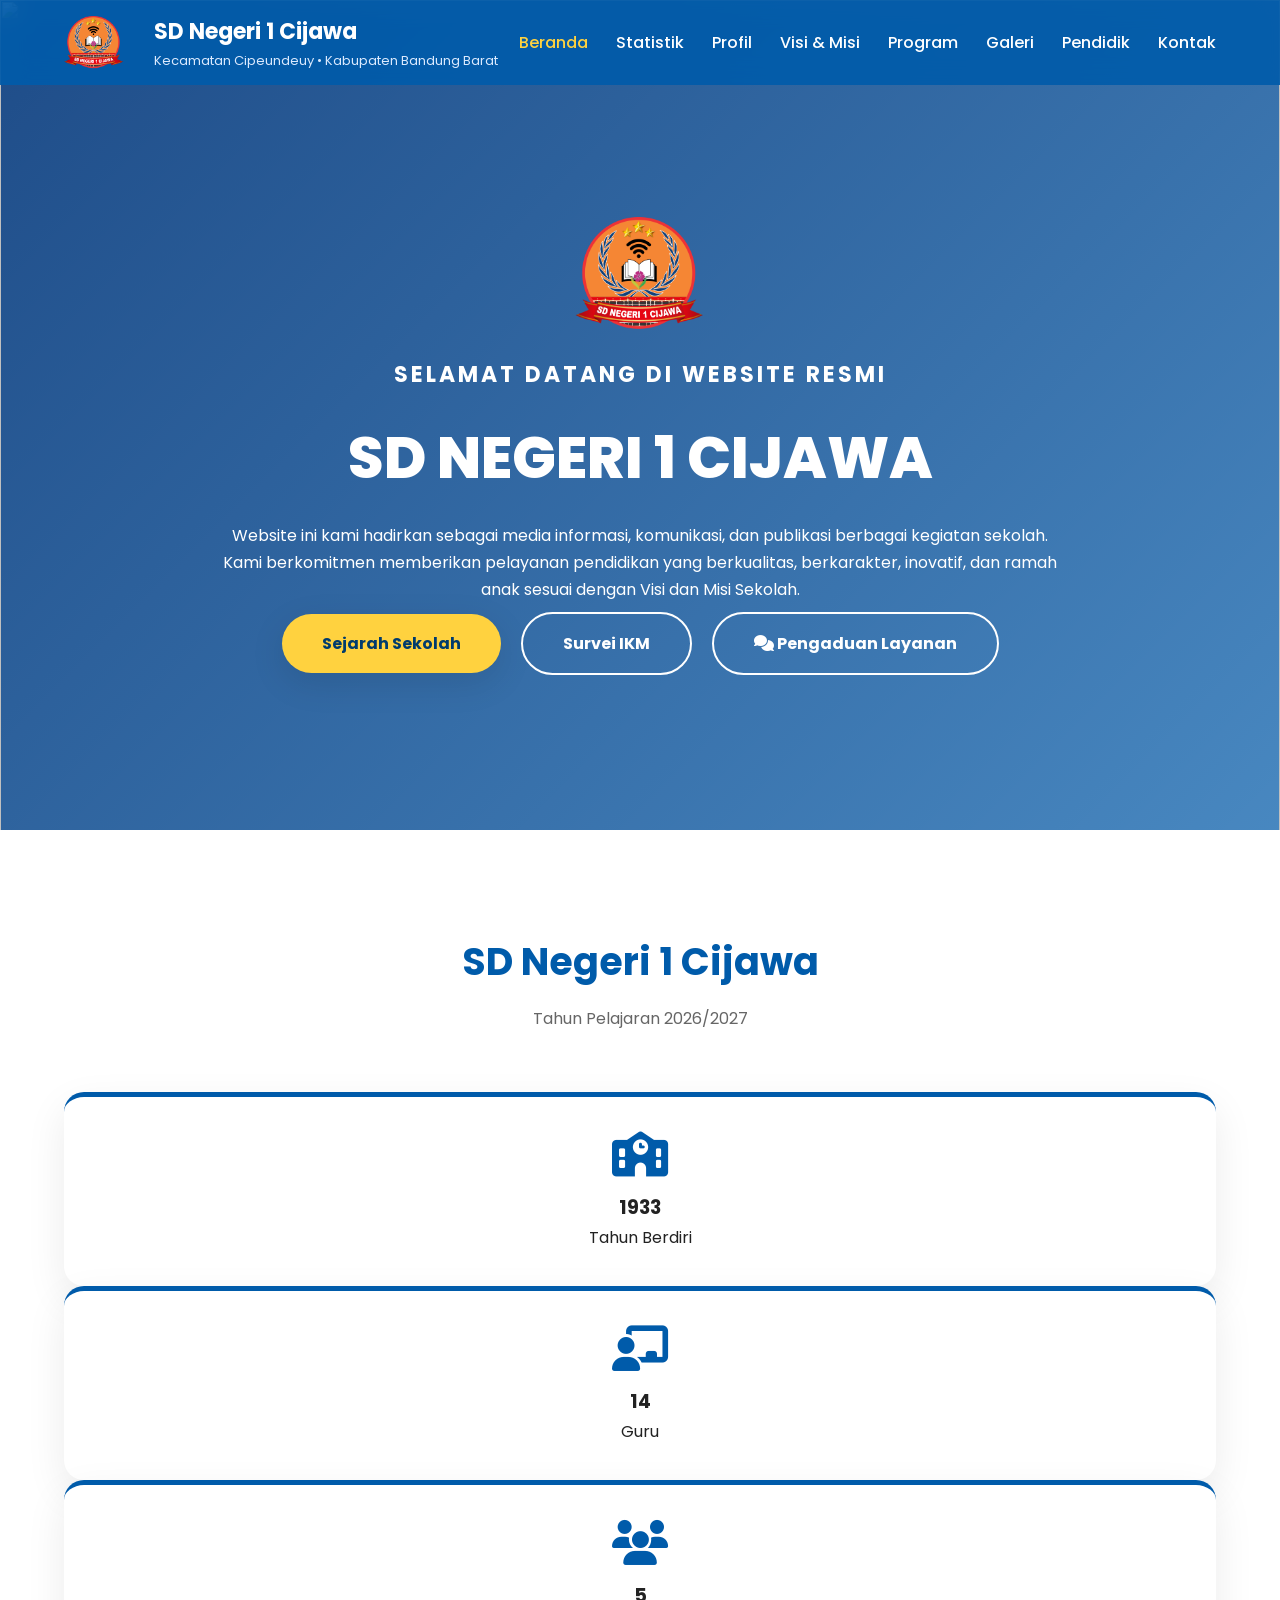
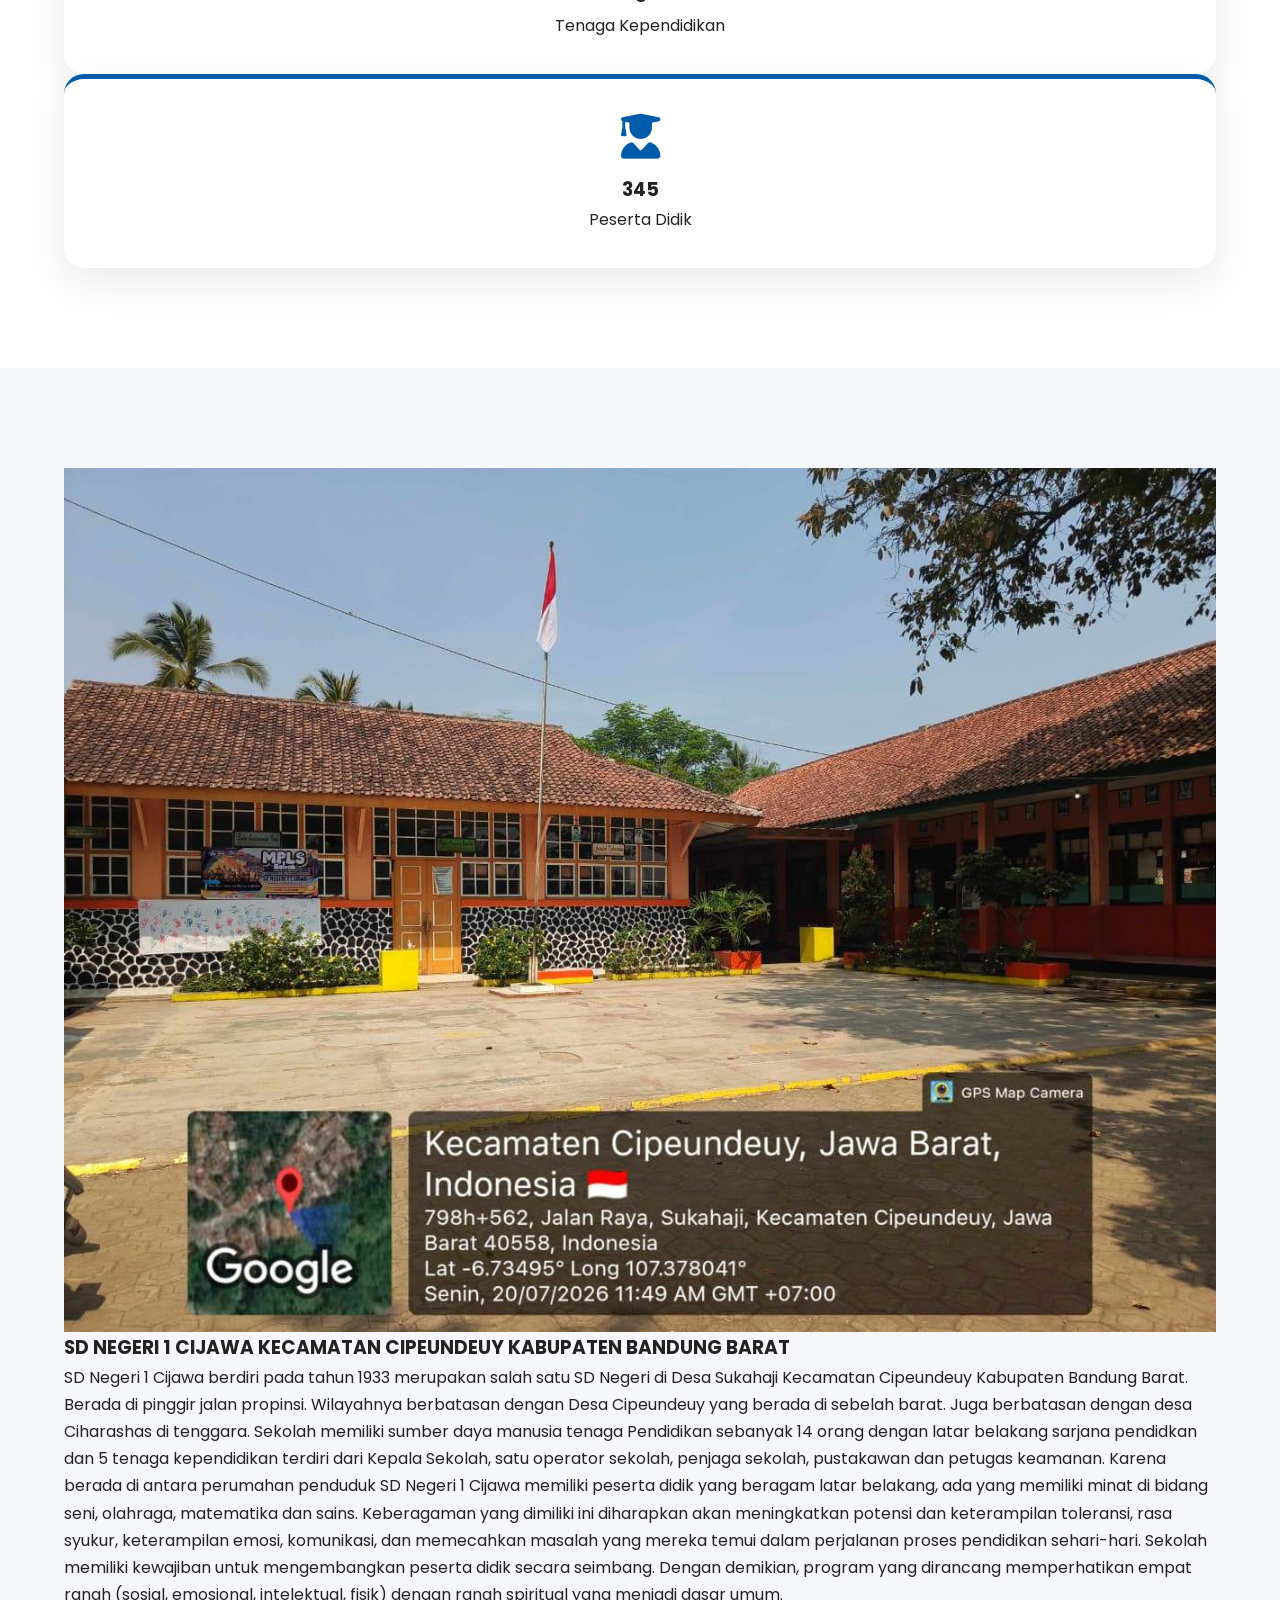
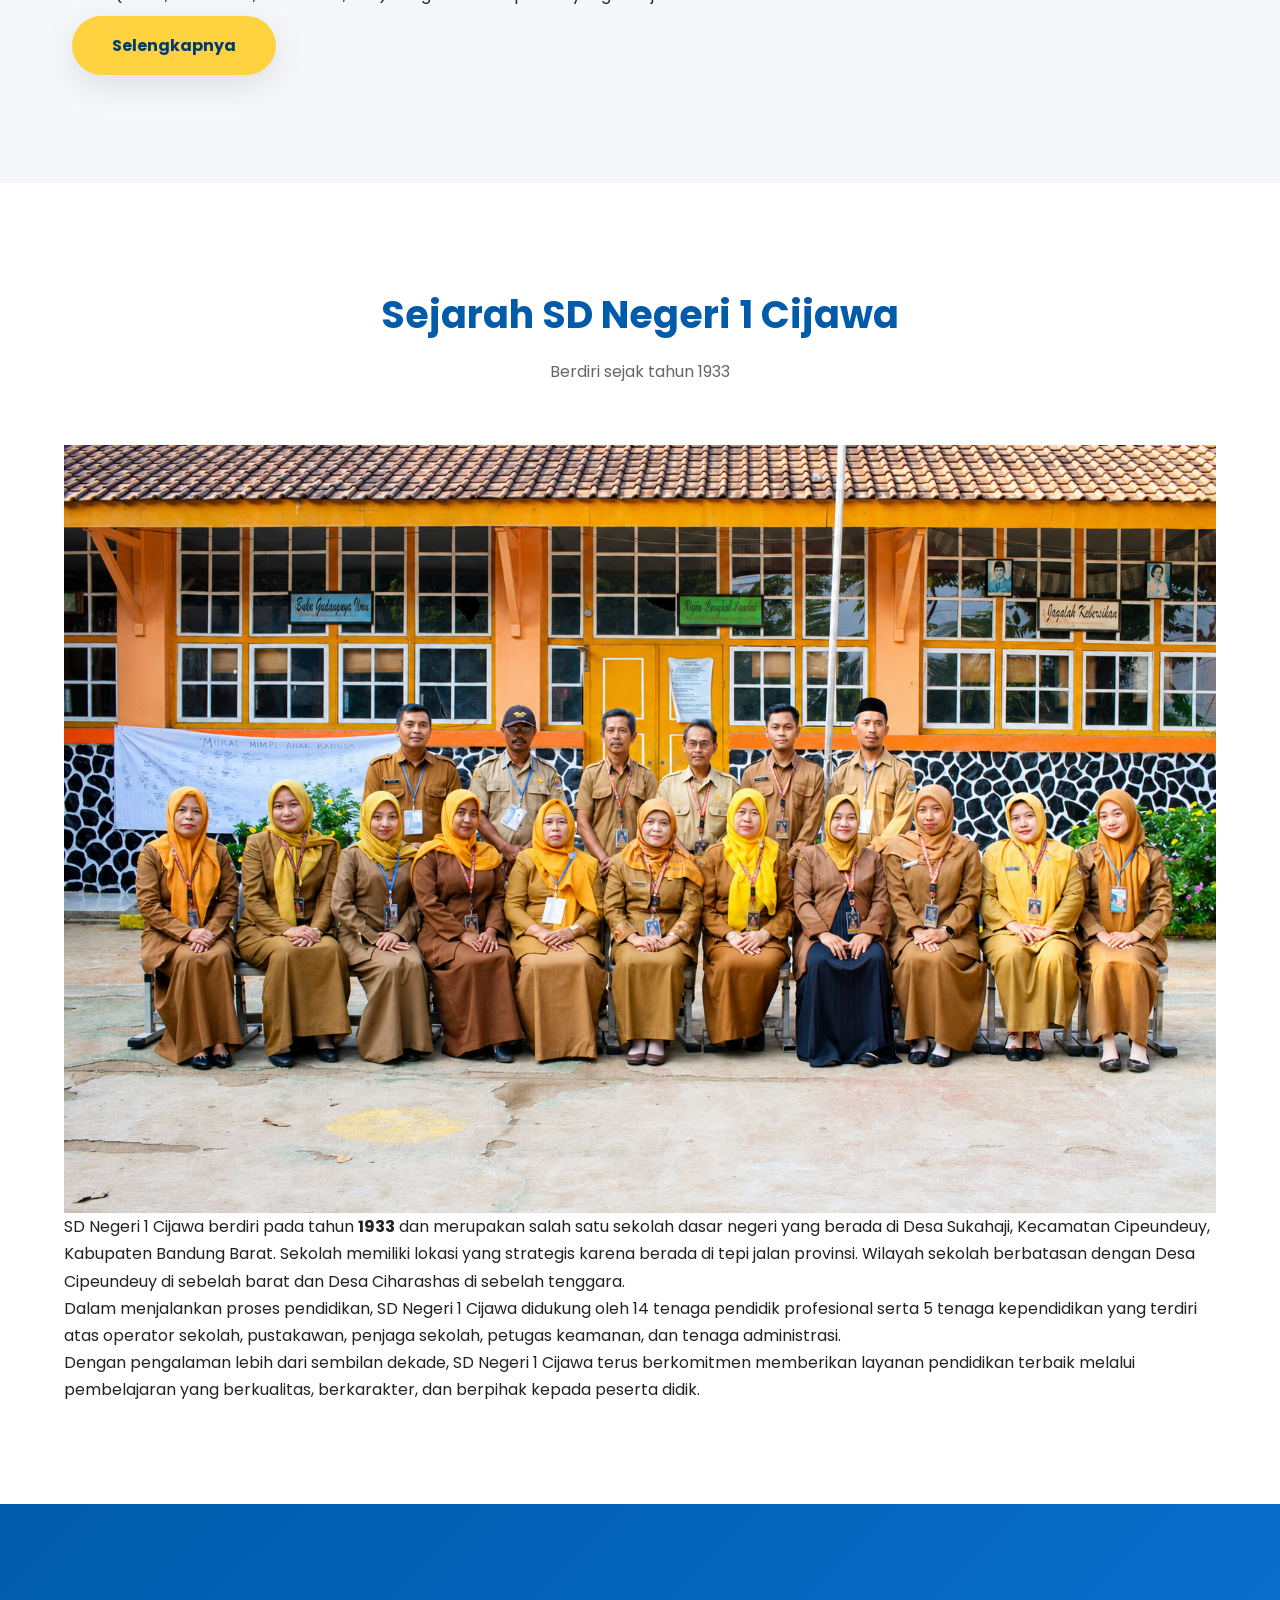
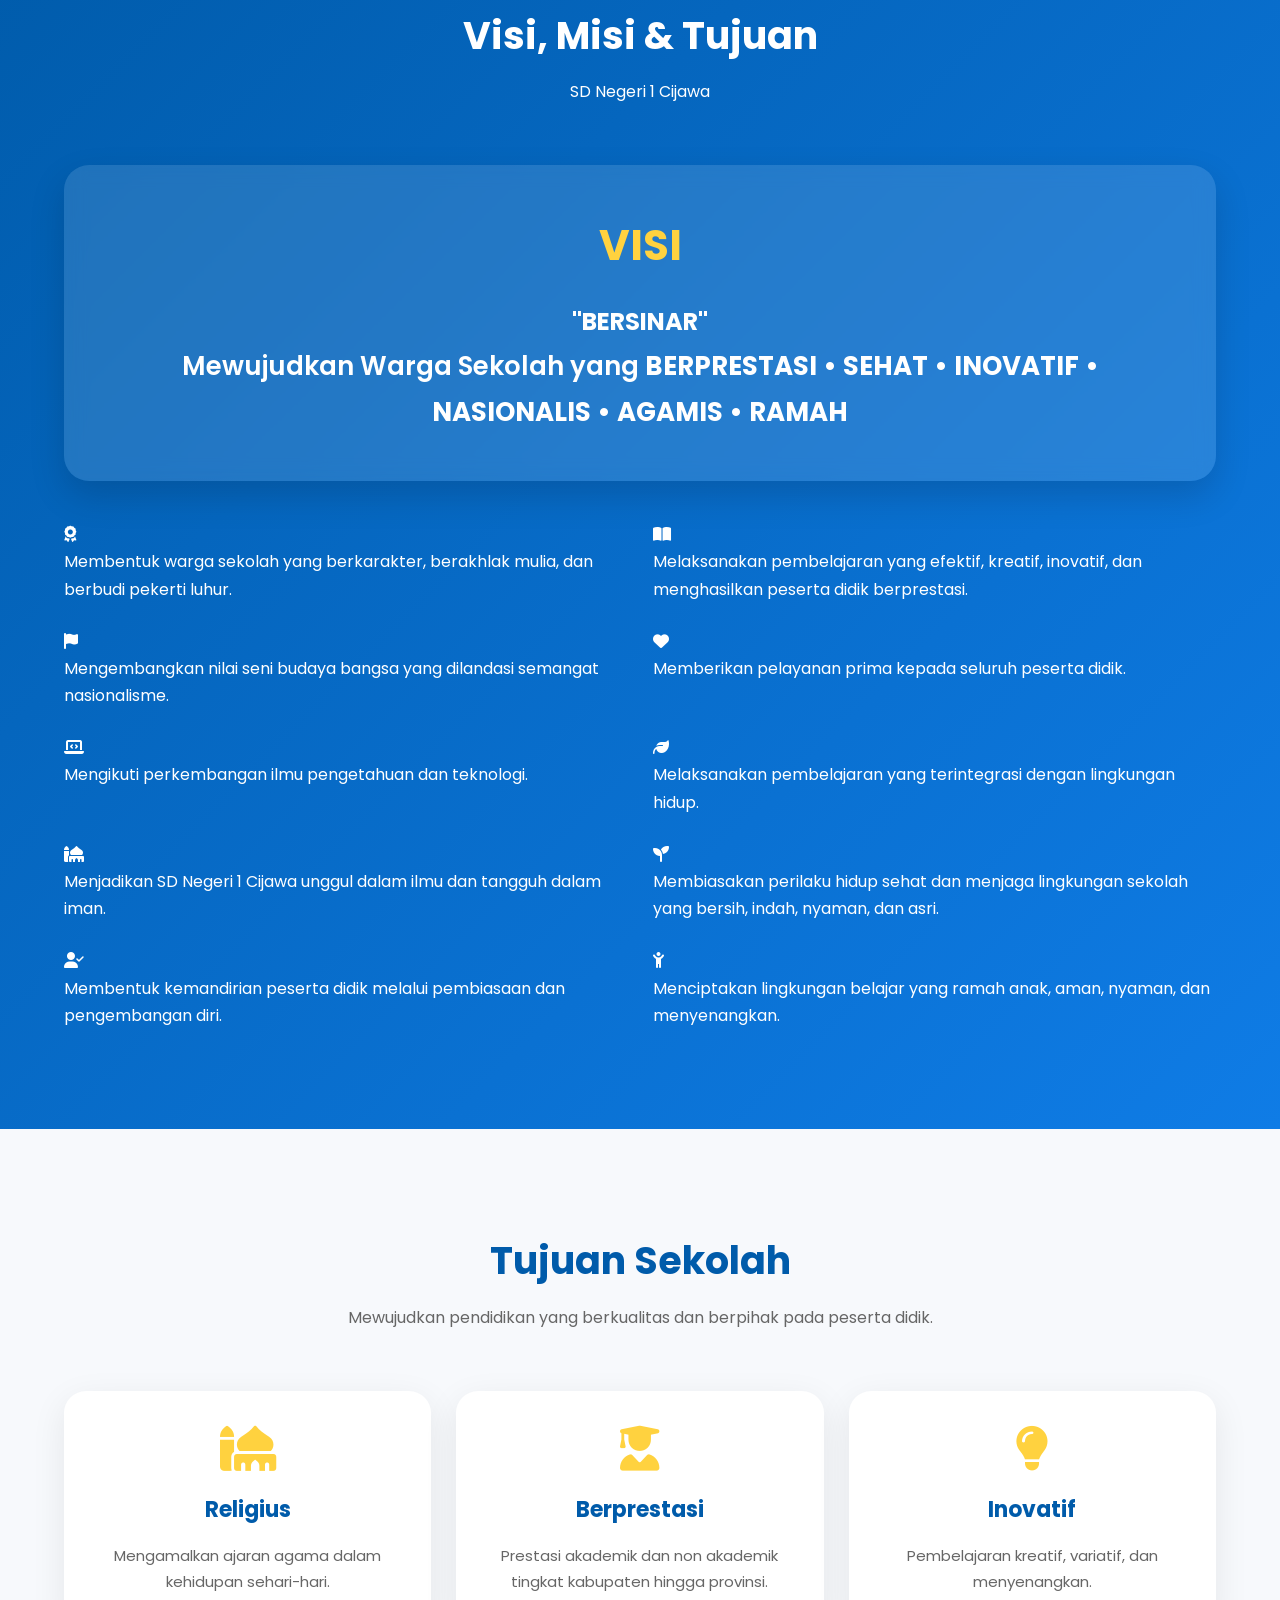
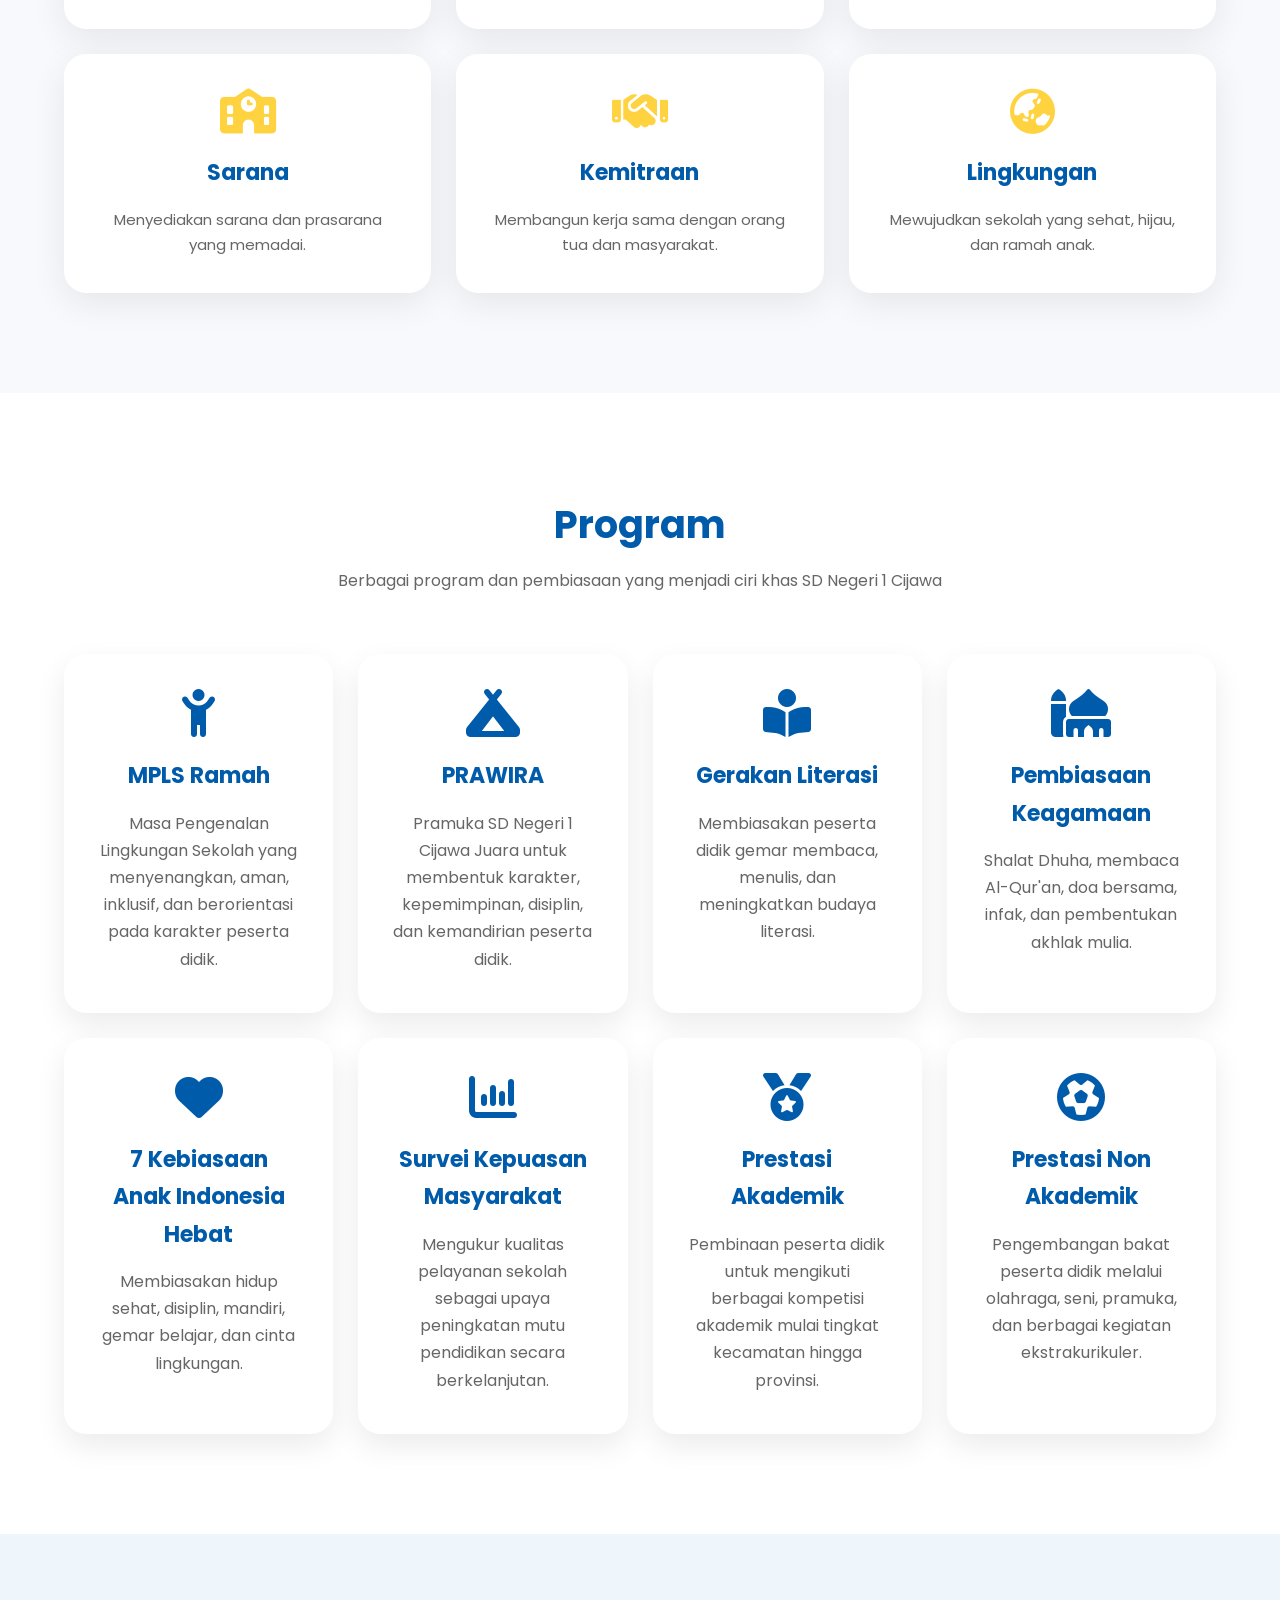
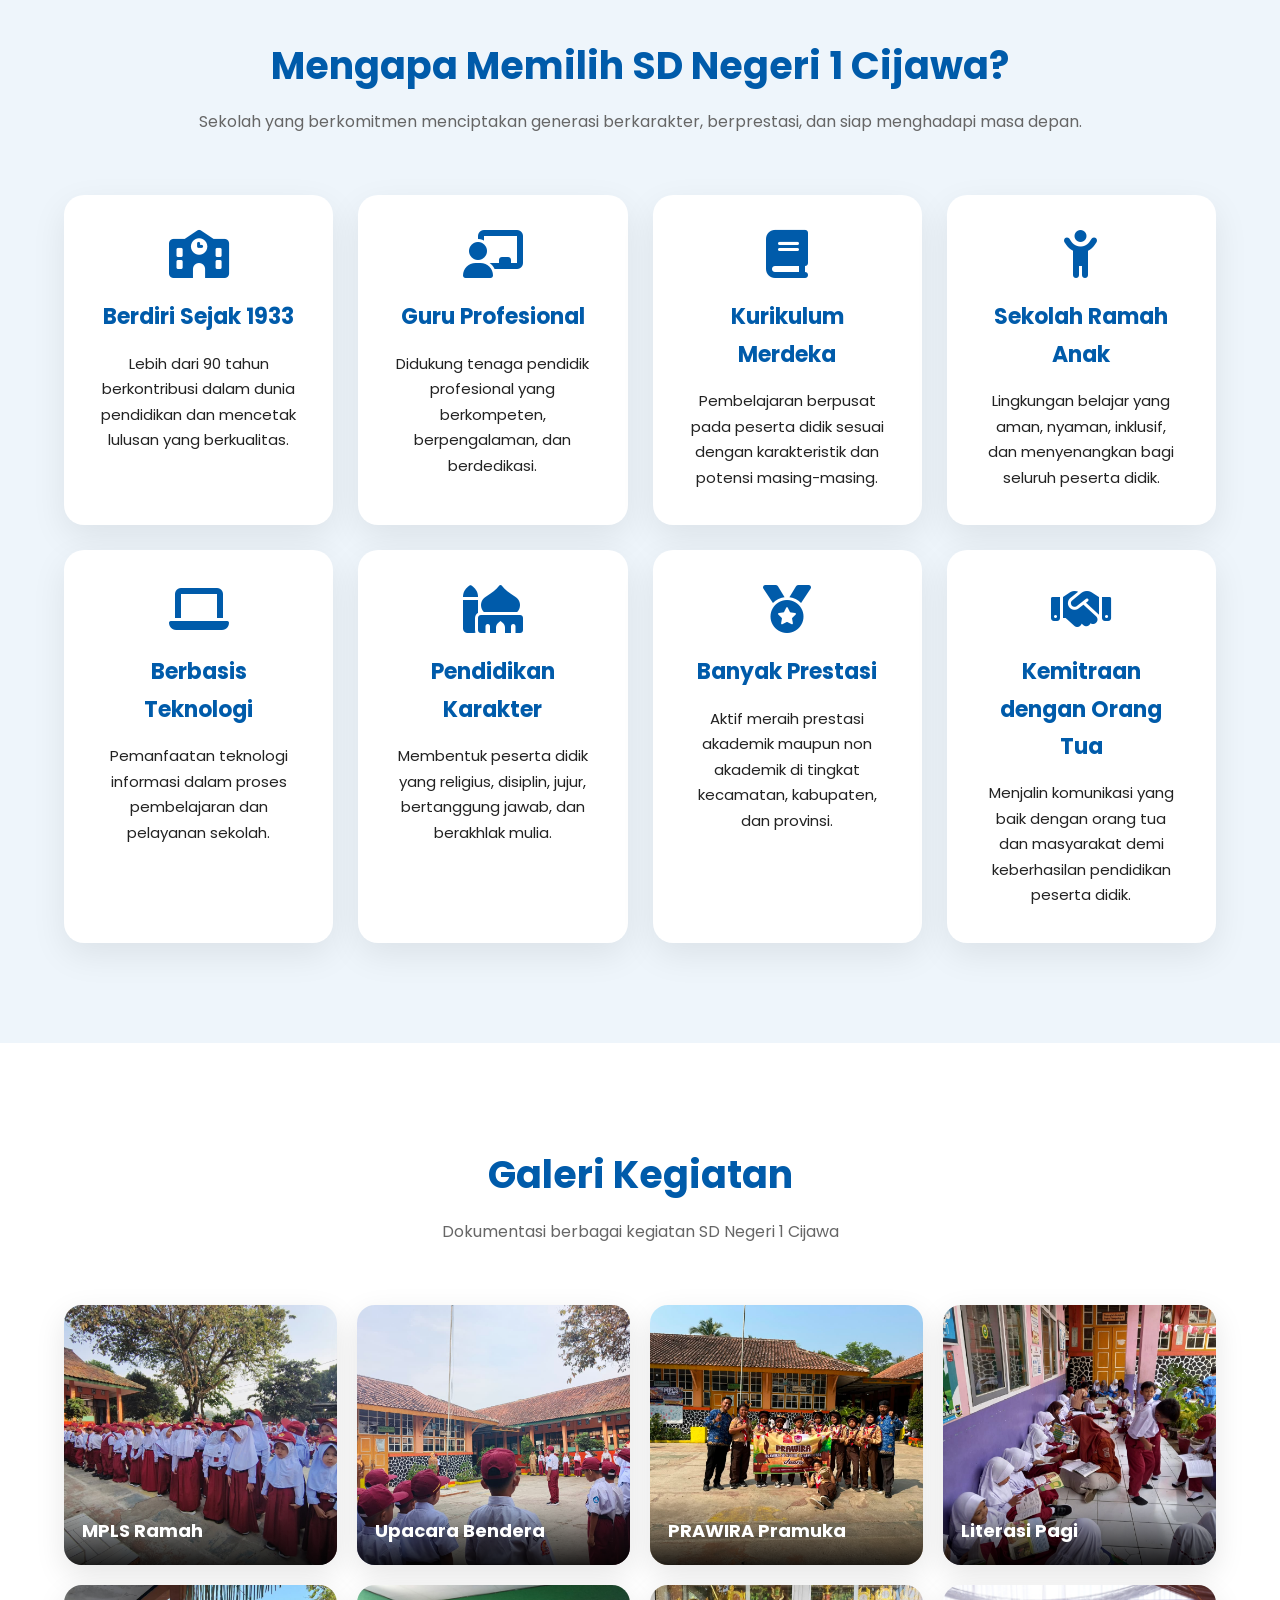
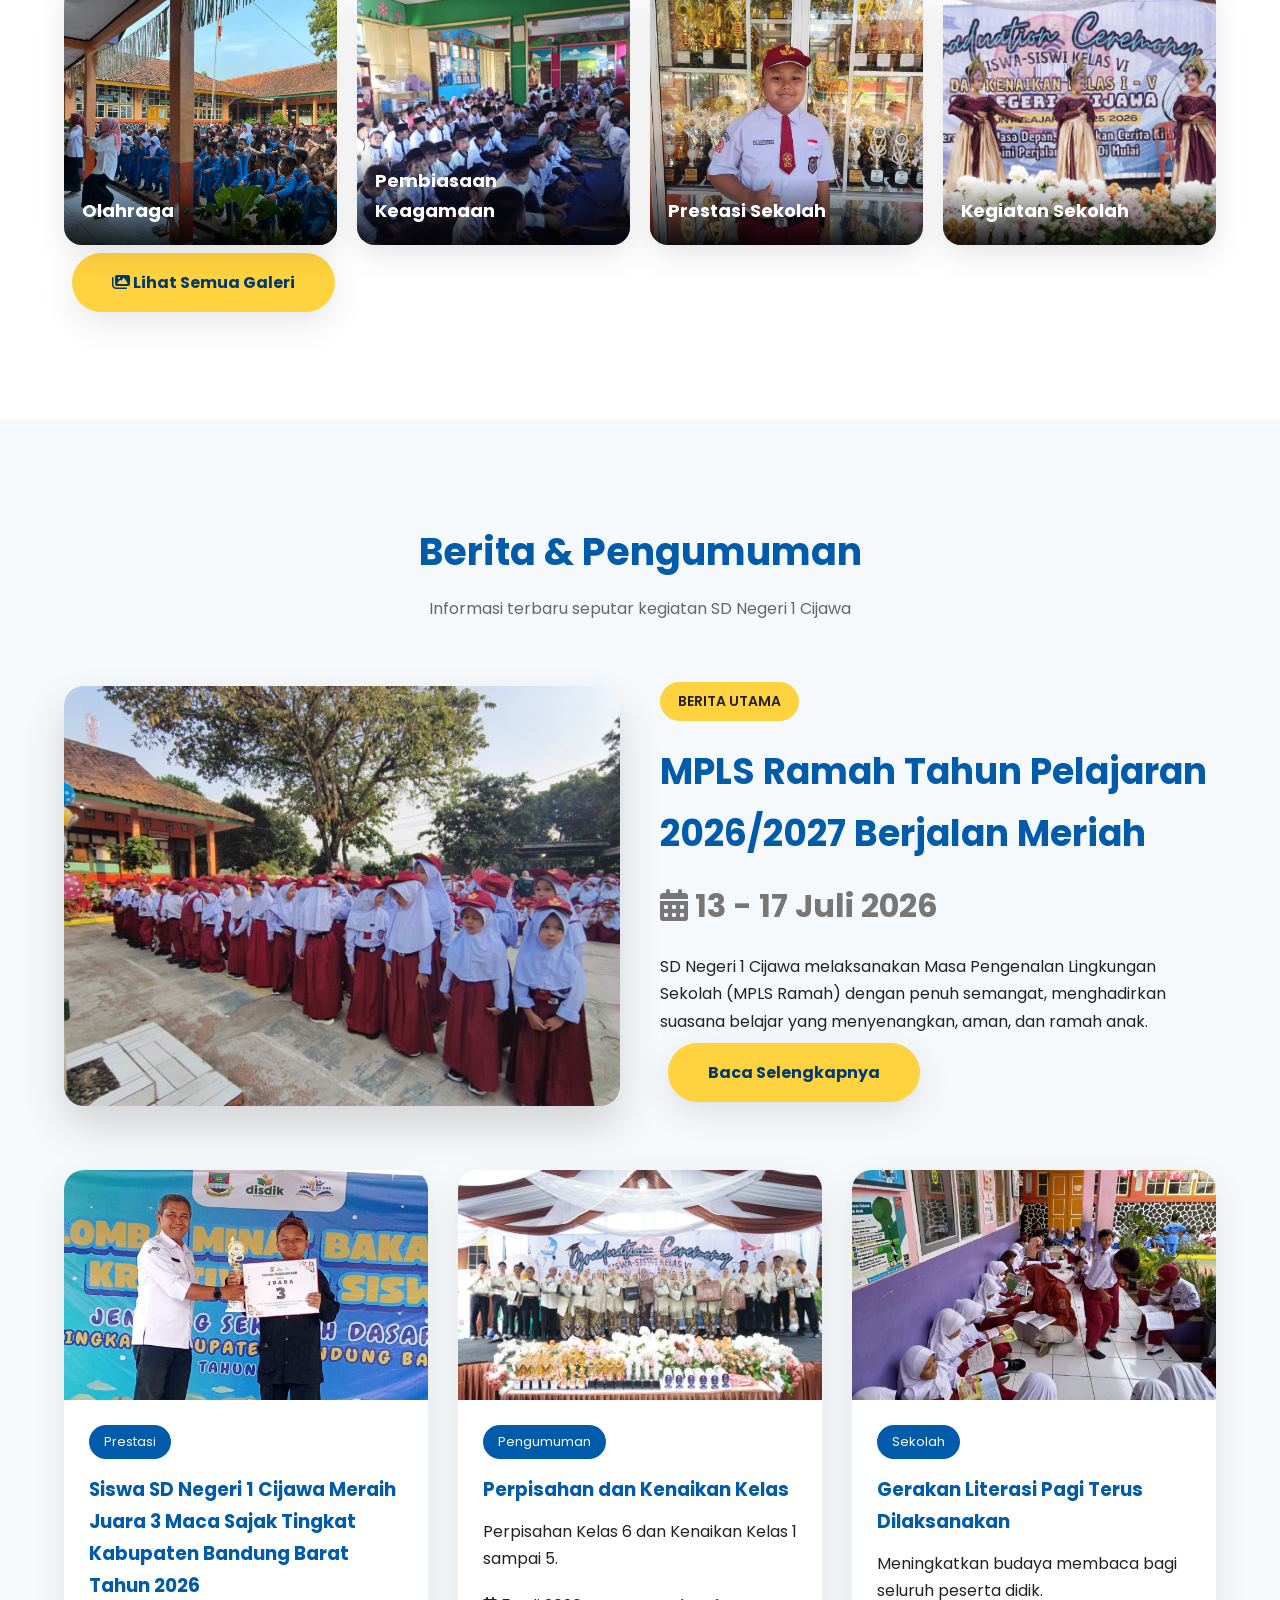
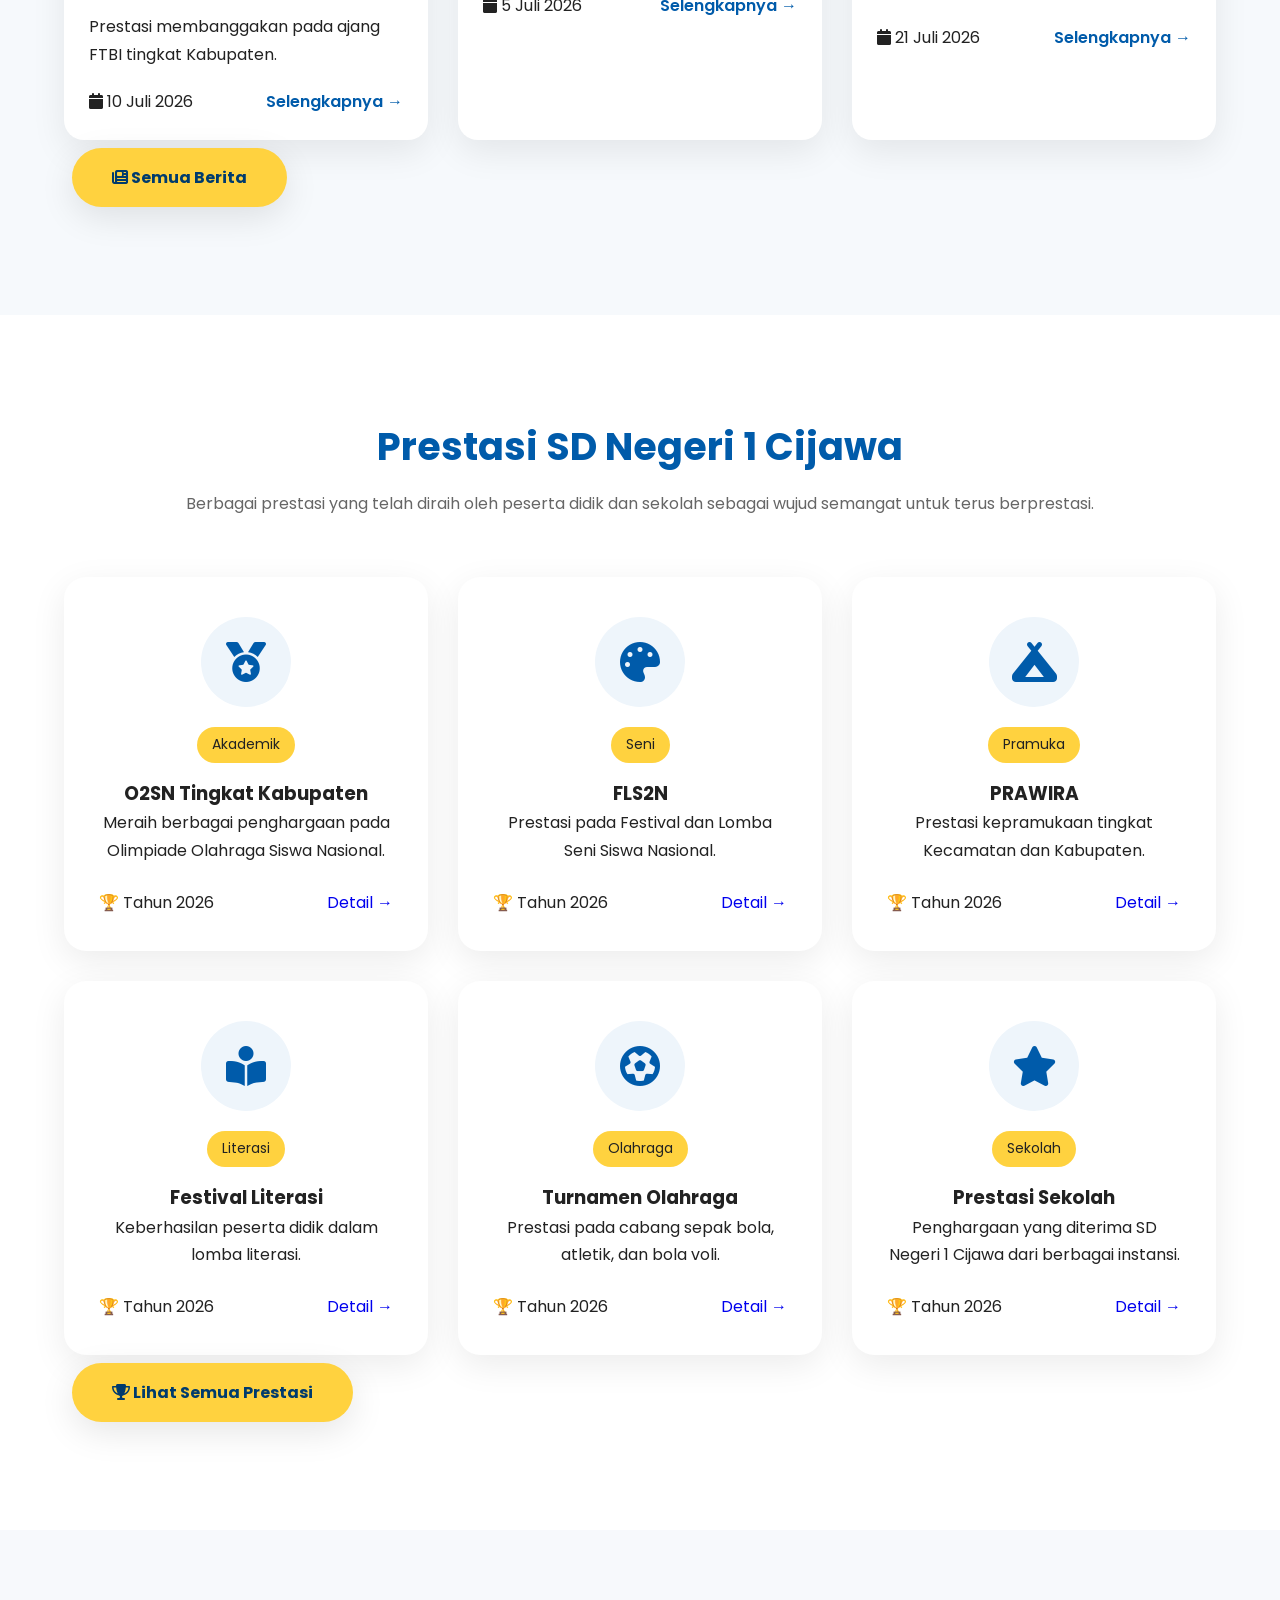
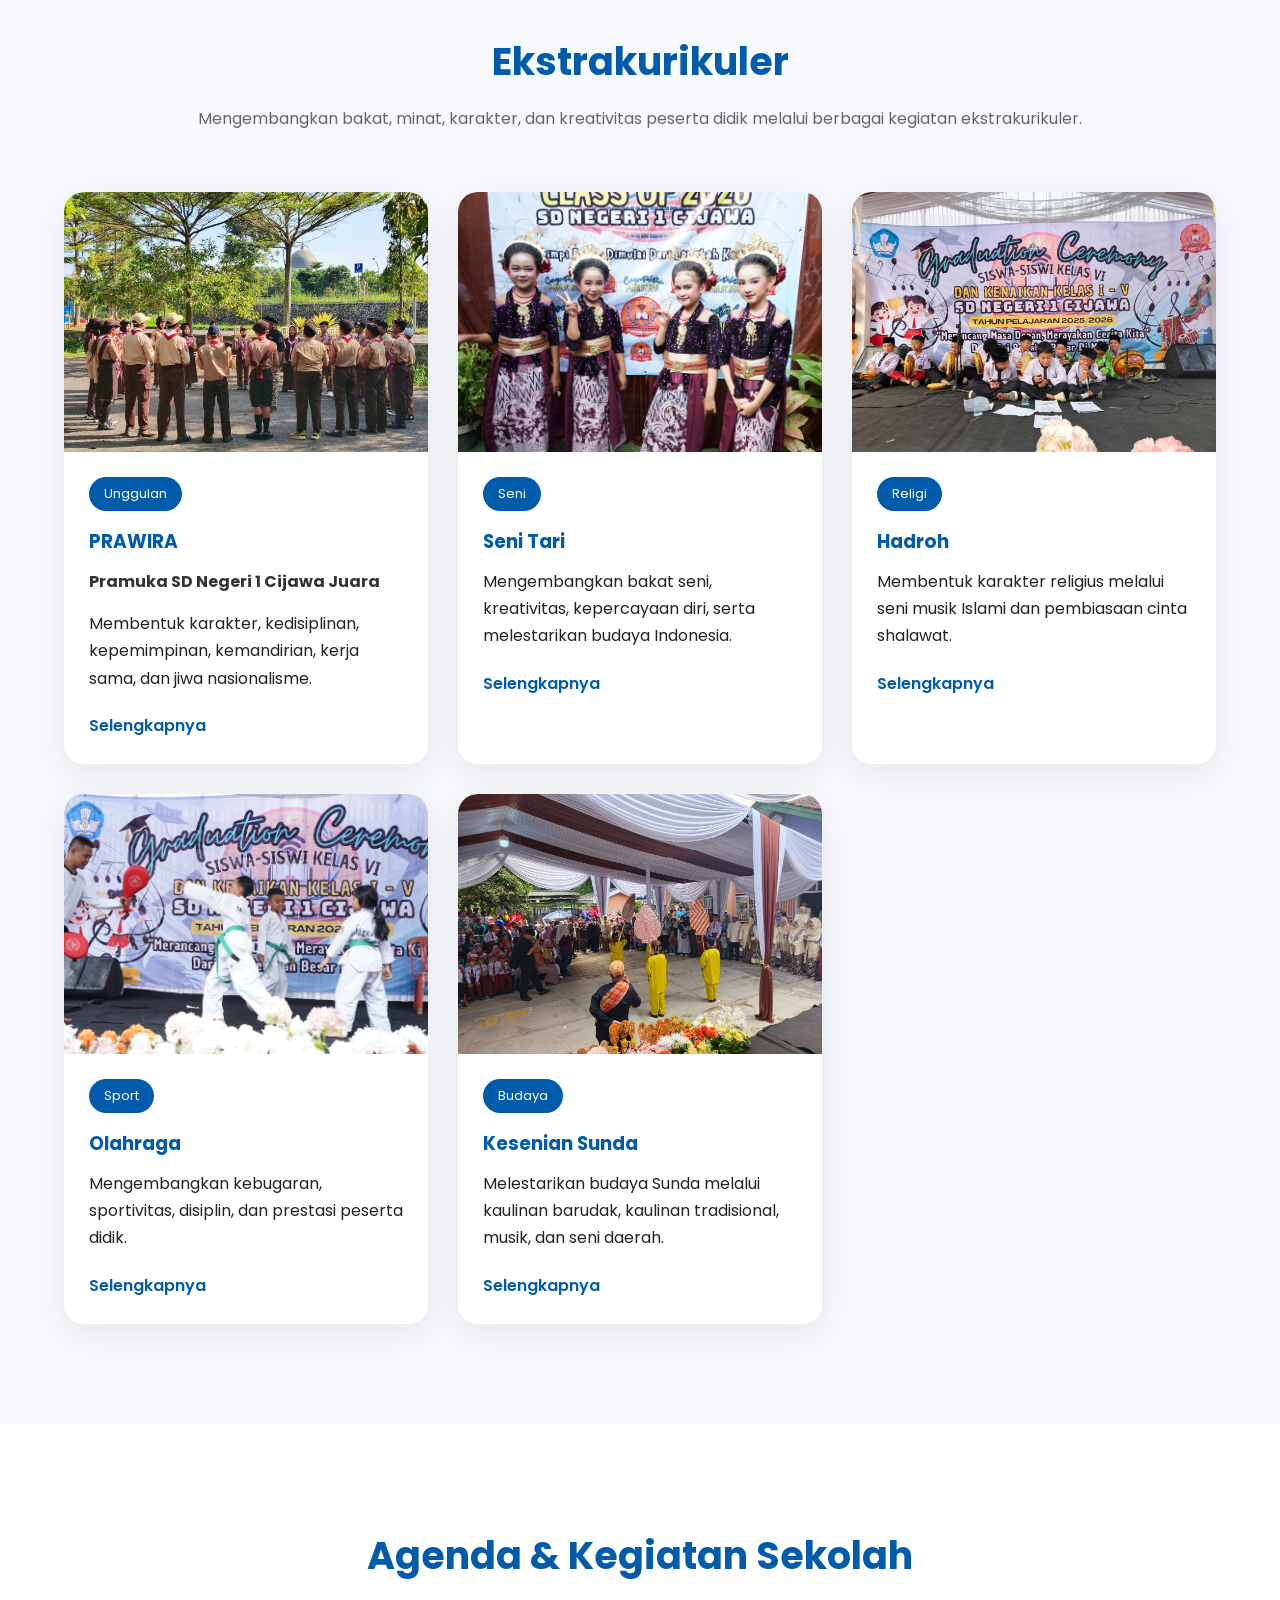
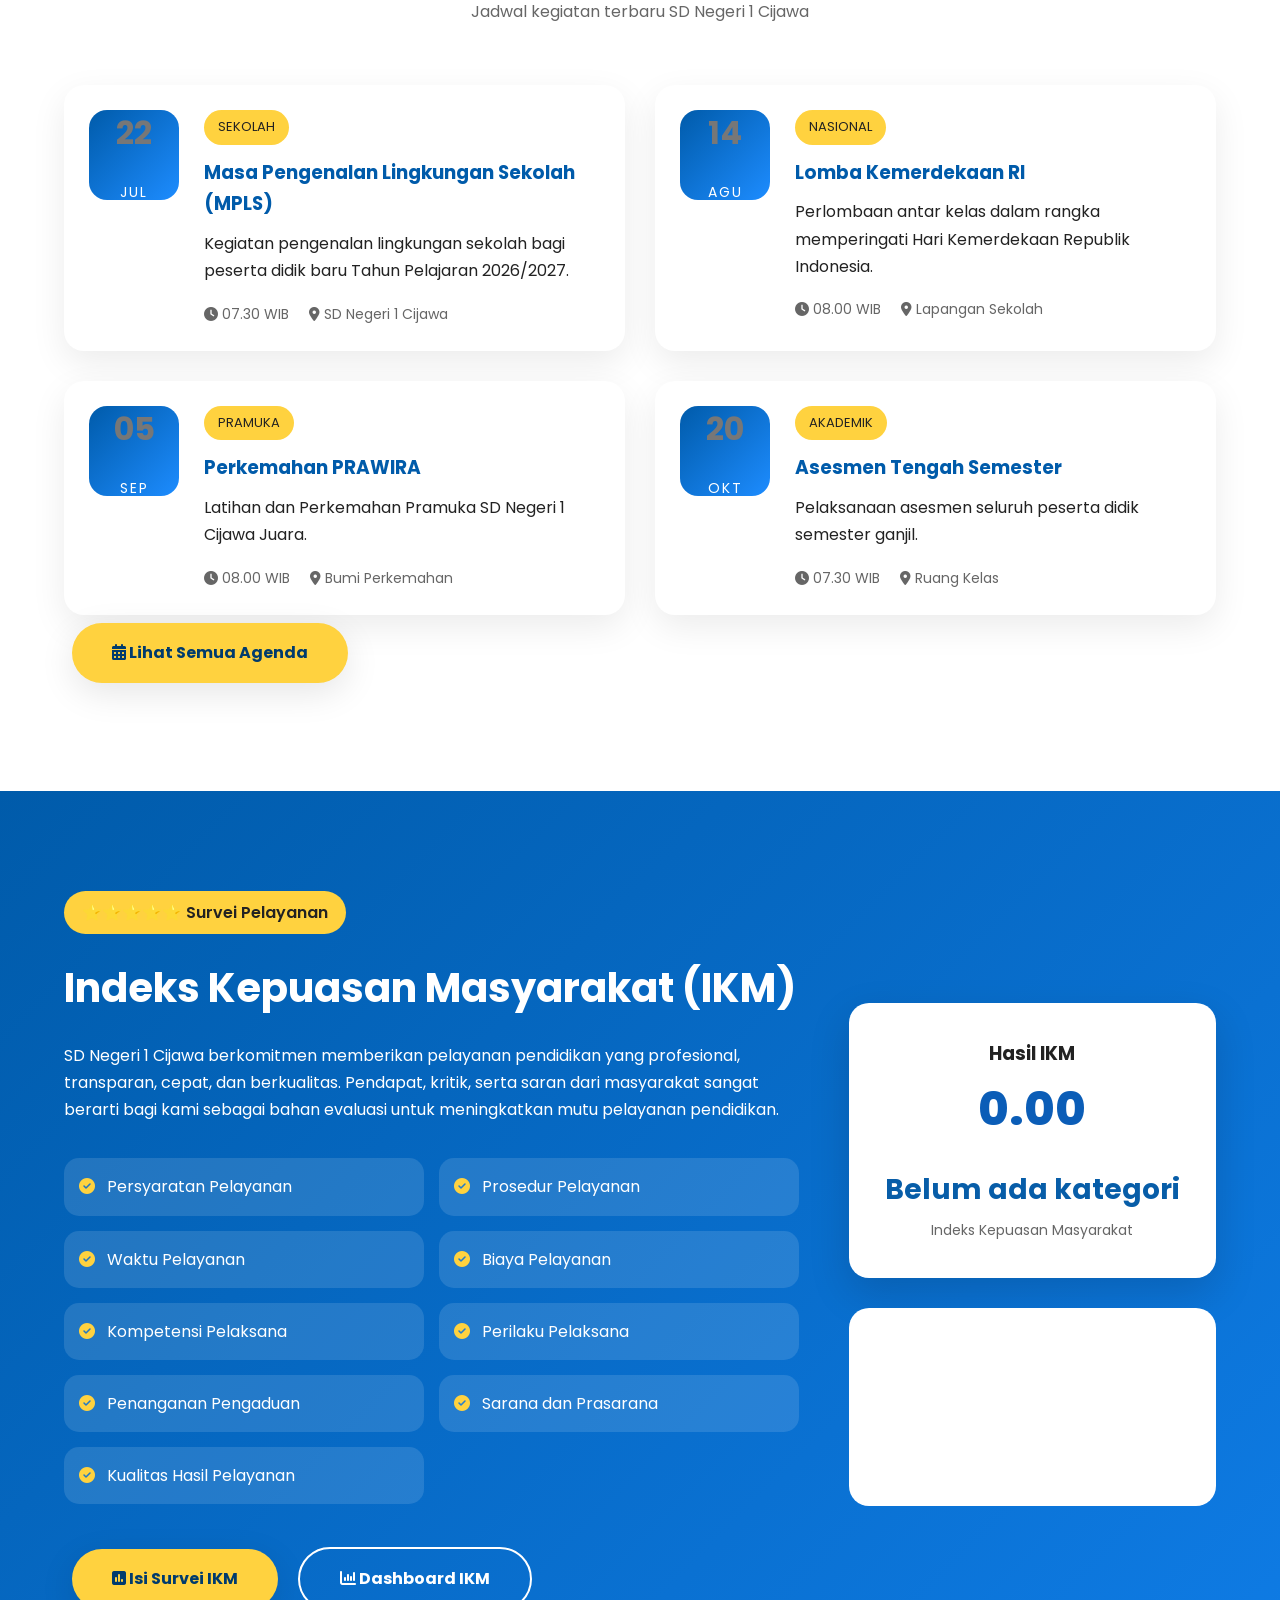
==== commit 34c33fad: "index.html" ====
--- a/index.html
+++ b/index.html
@@ -82,7 +82,7 @@
 
 Kami berkomitmen memberikan pelayanan pendidikan
 yang berkualitas, berkarakter, inovatif, dan ramah anak
-sesuai dengan visi sekolah.
+sesuai dengan Visi dan Misi Sekolah.
 
 <div class="hero-button">
 
@@ -93,6 +93,14 @@
 
 <a href="#ikm" class="btn2">
     Survei IKM
+</a>
+<a
+    href="pengaduan.html"
+    class="btn2"
+>
+    <i class="fa-solid fa-comments"></i>
+
+    Pengaduan Layanan
 </a>
 
 </div>
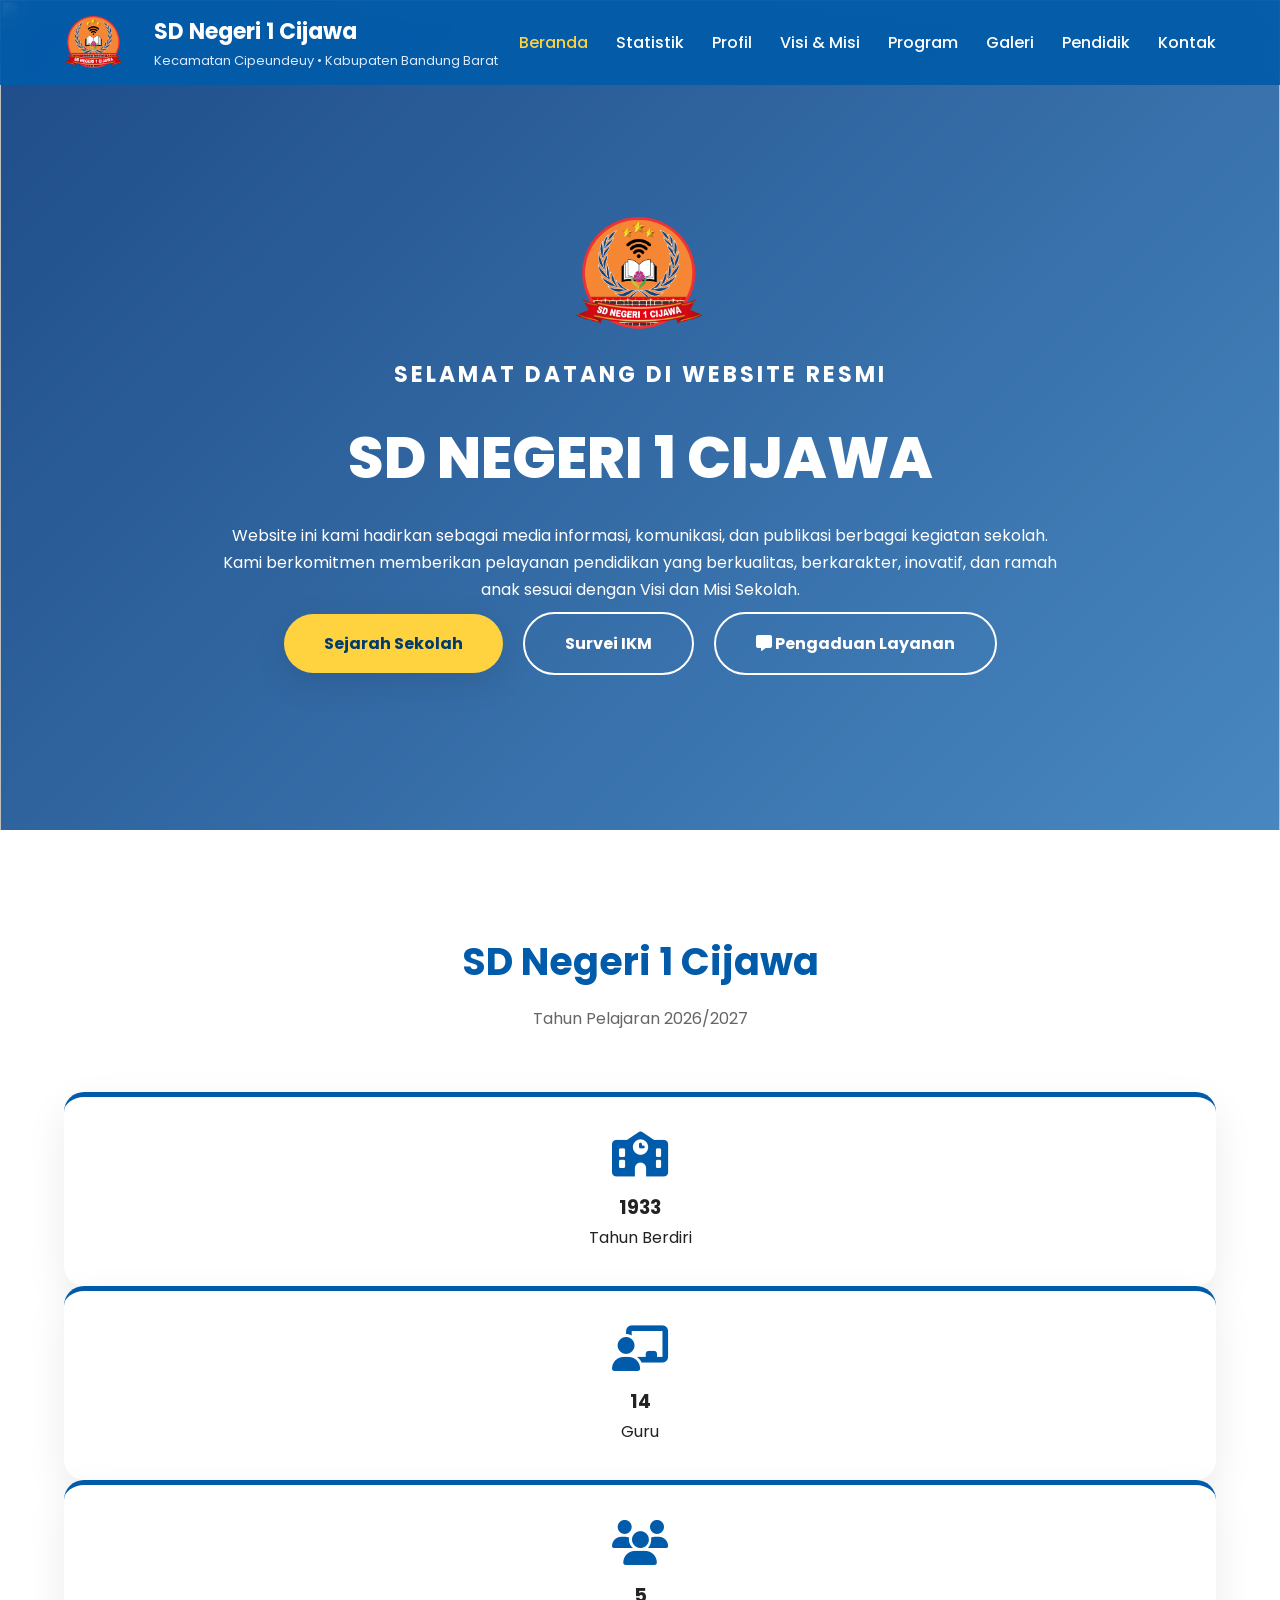
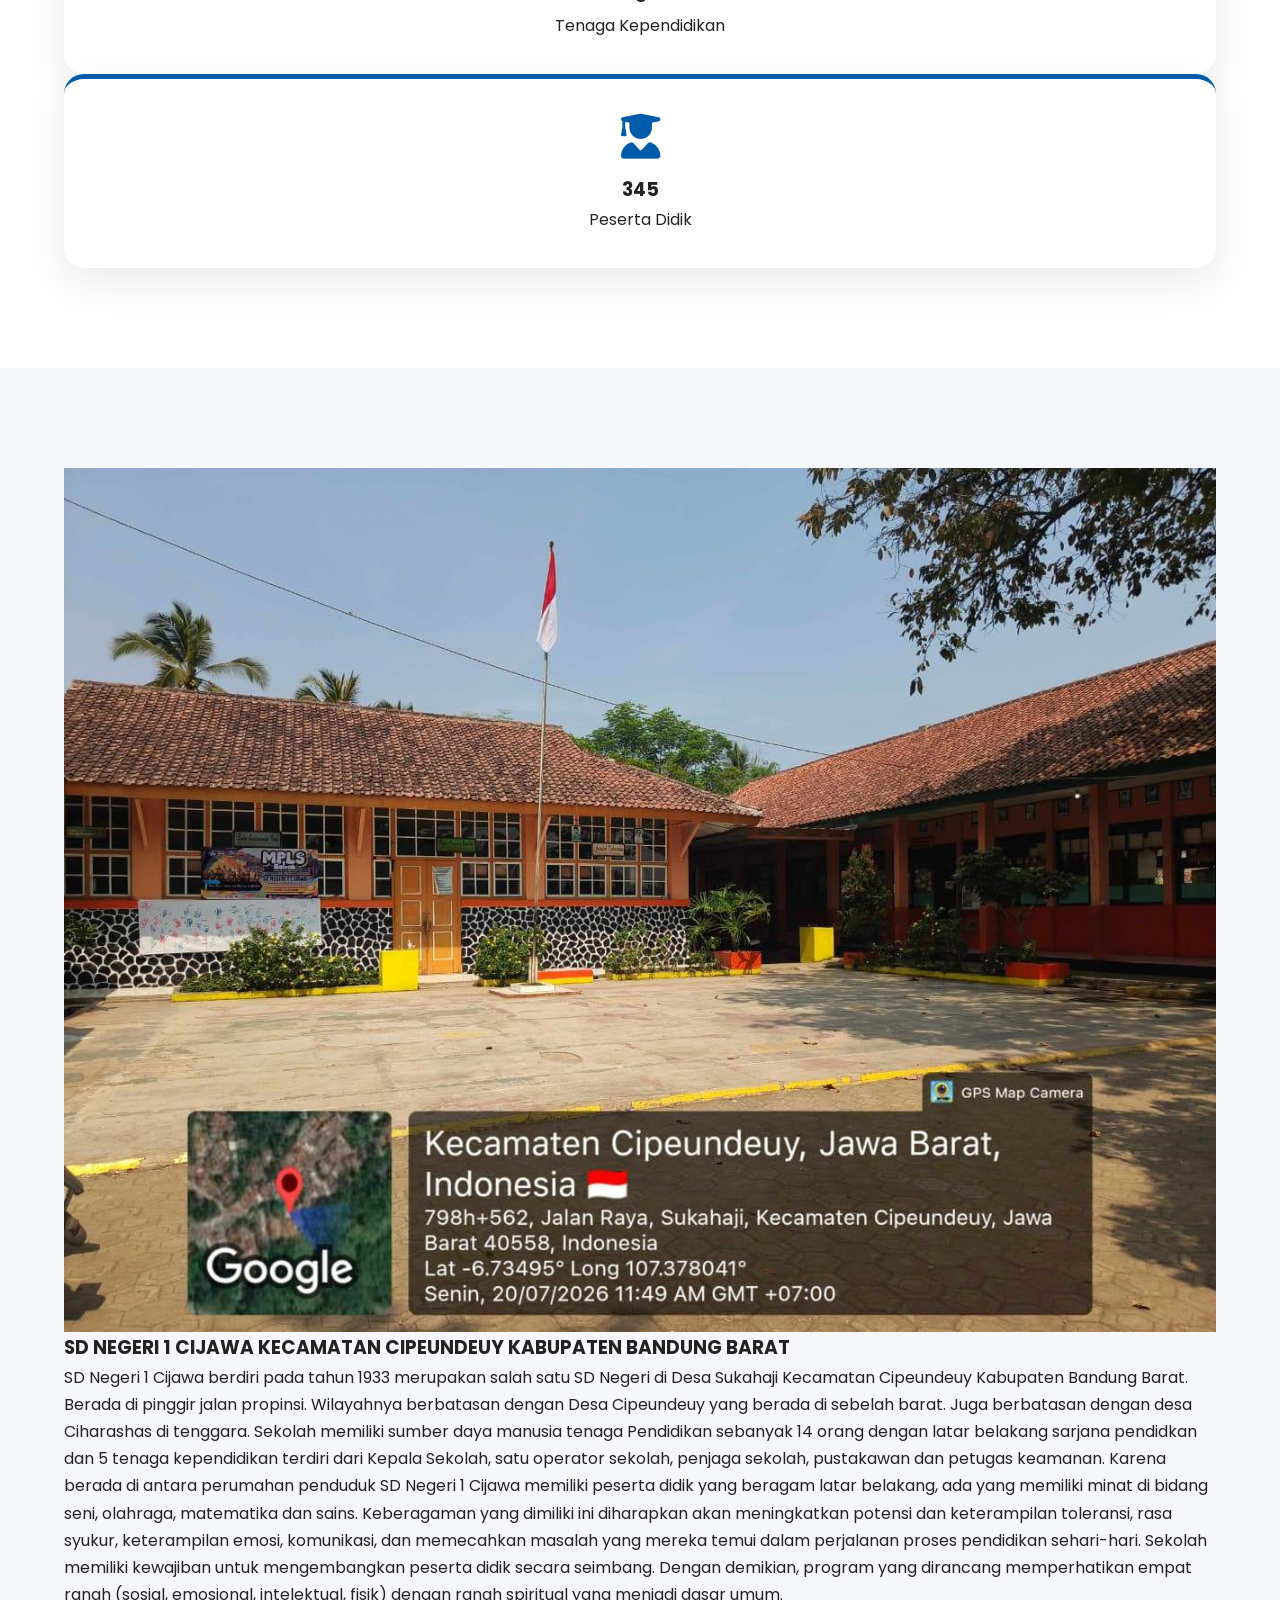
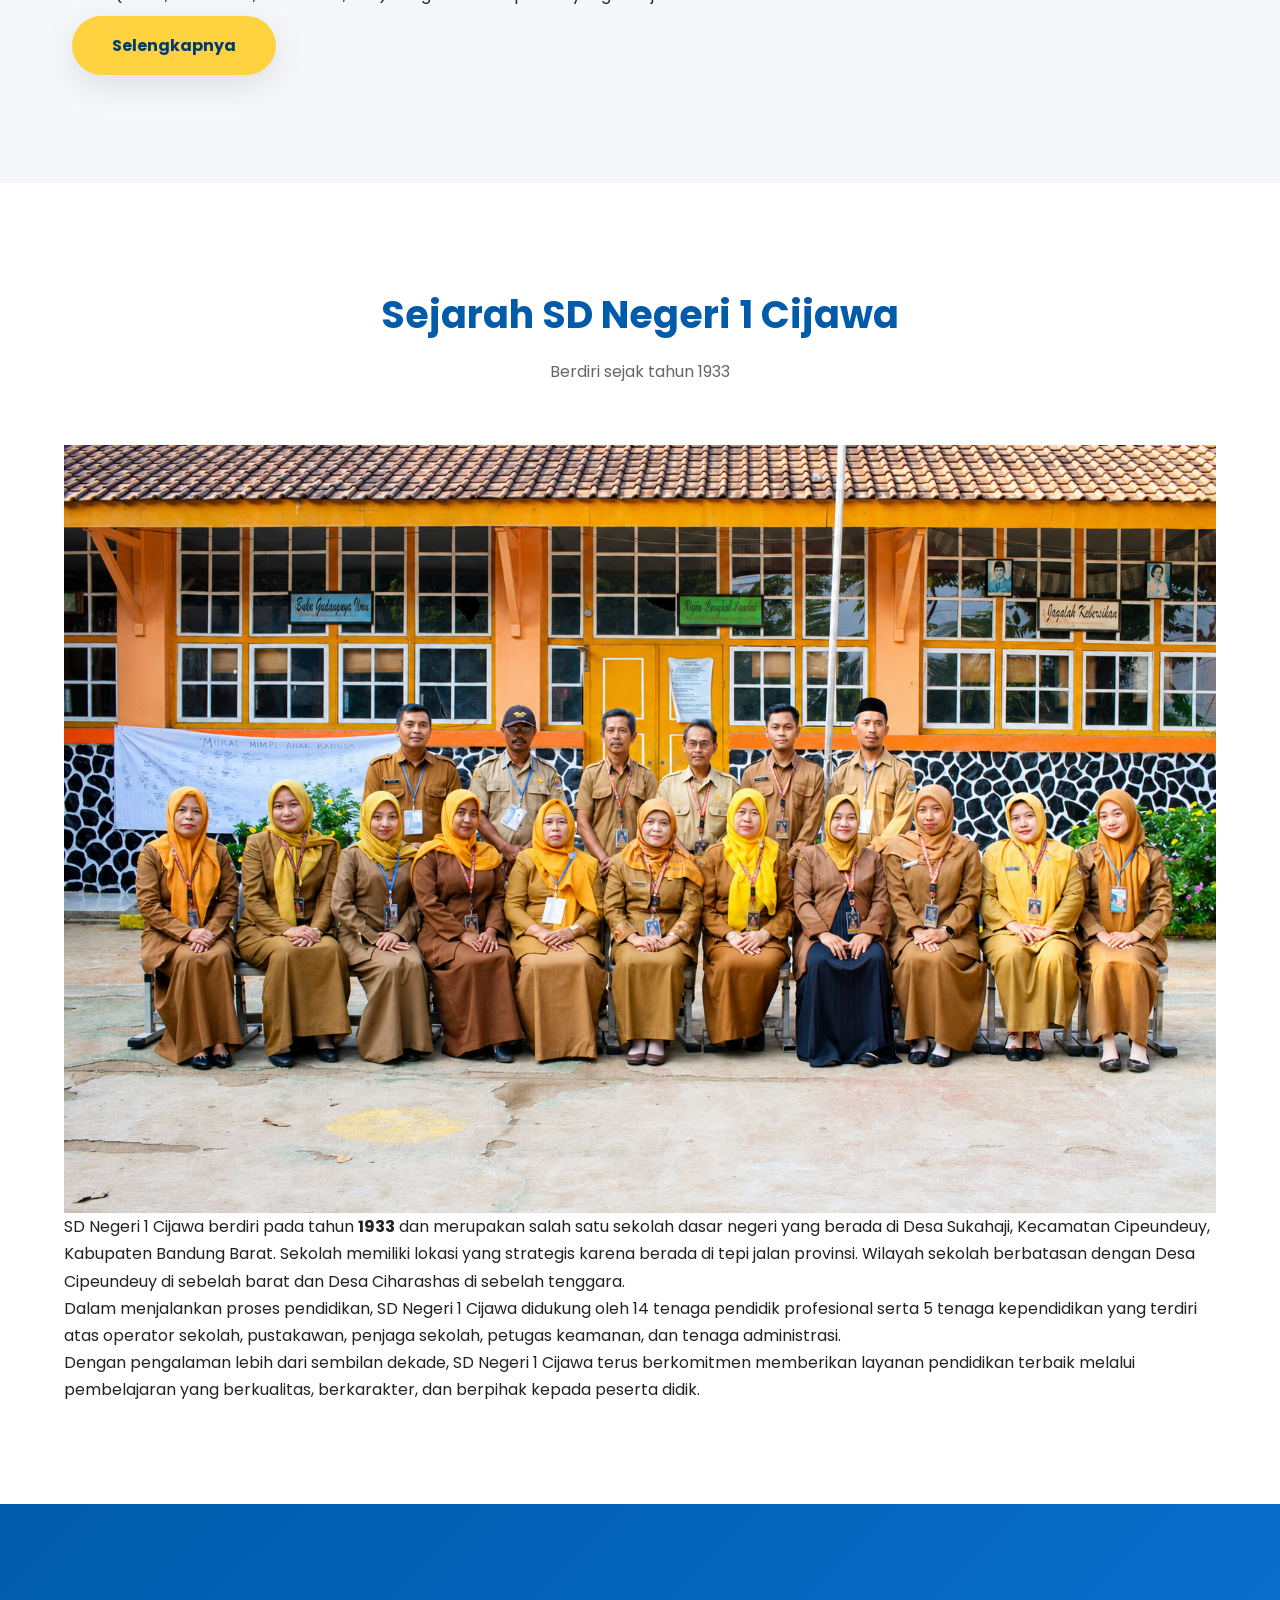
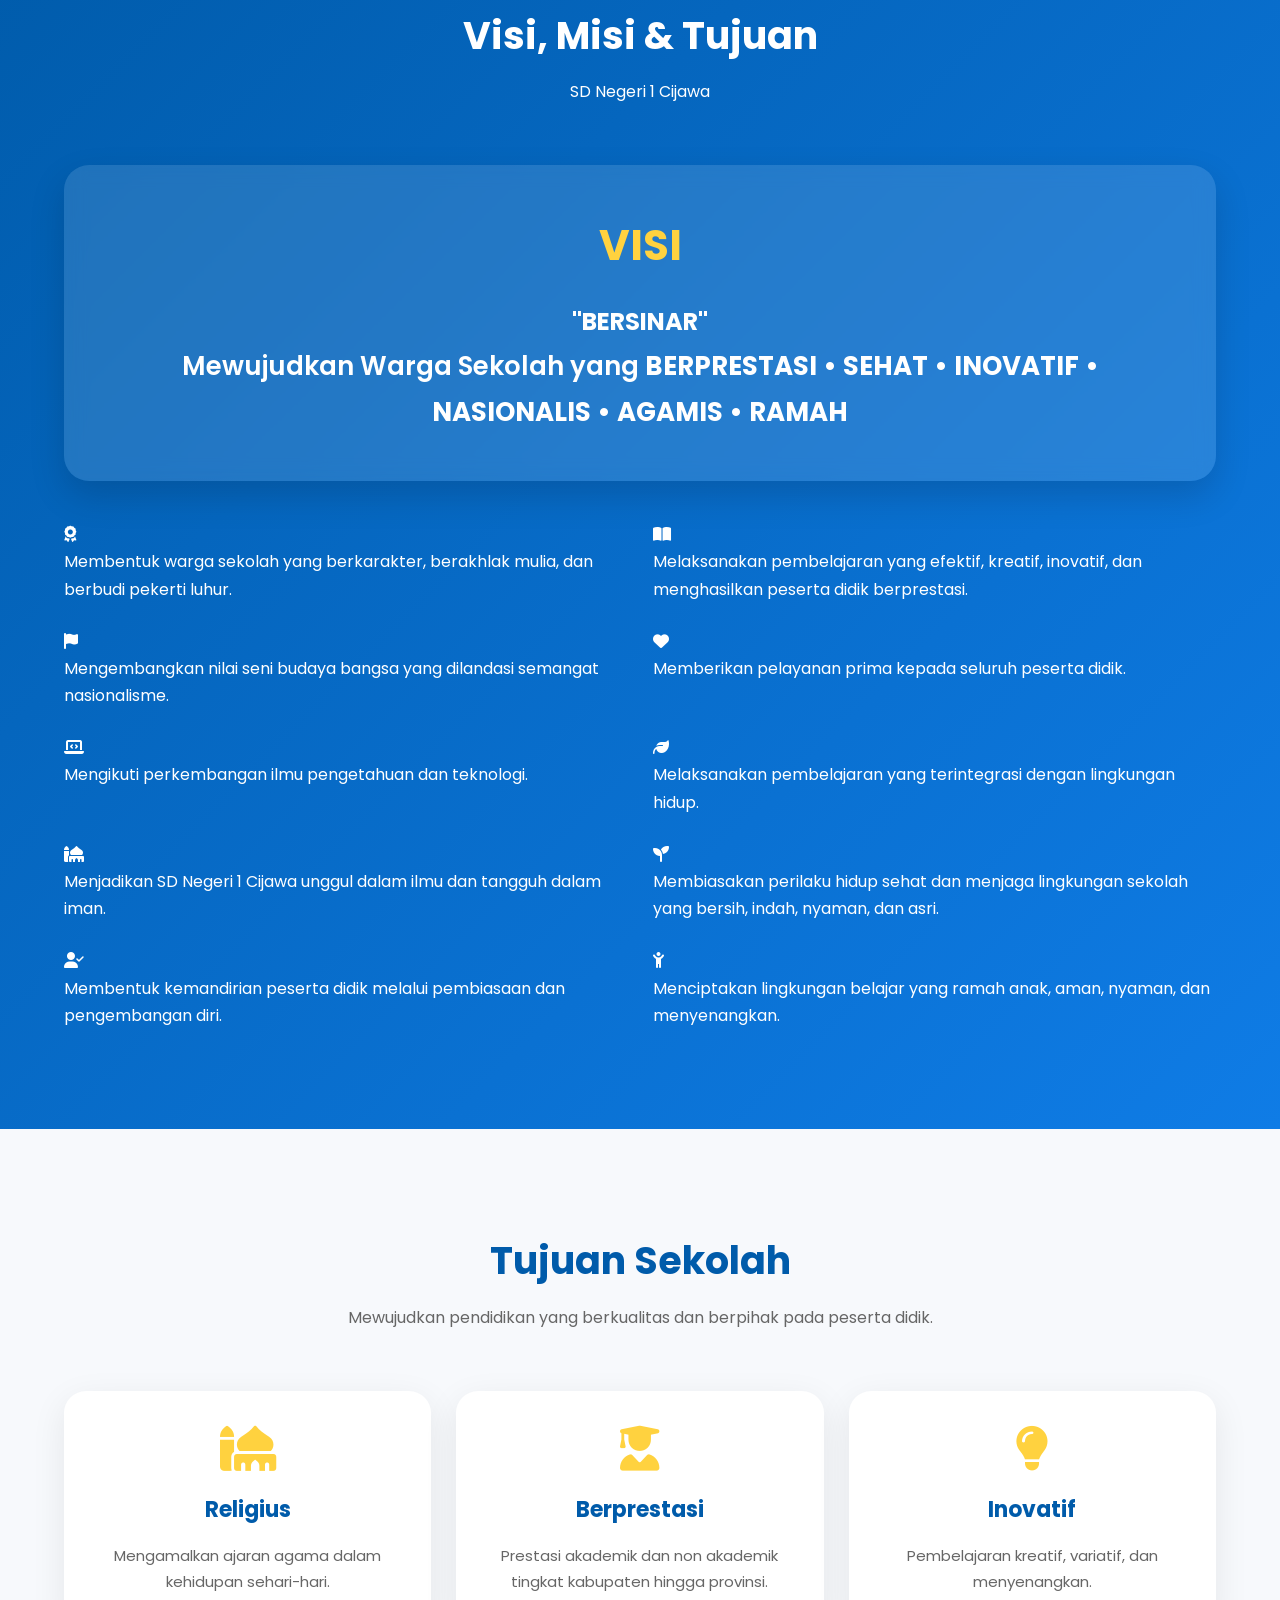
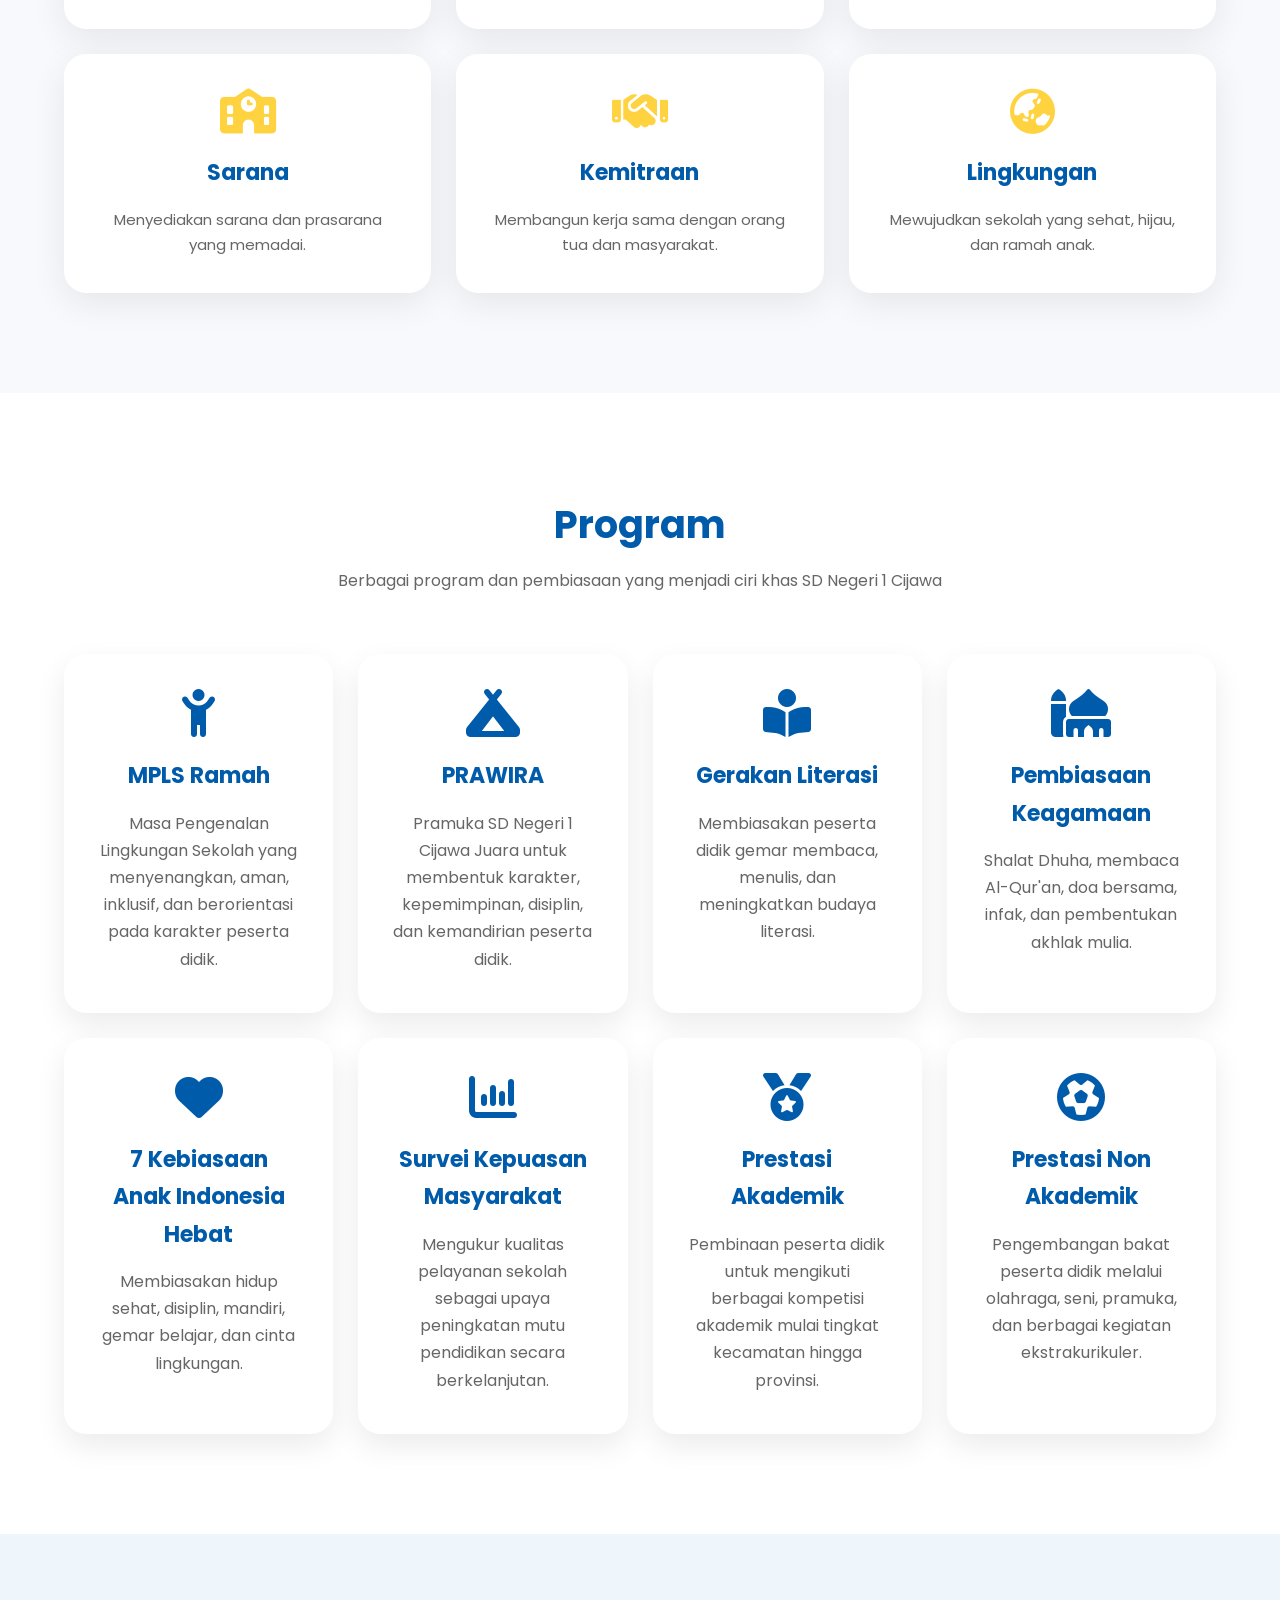
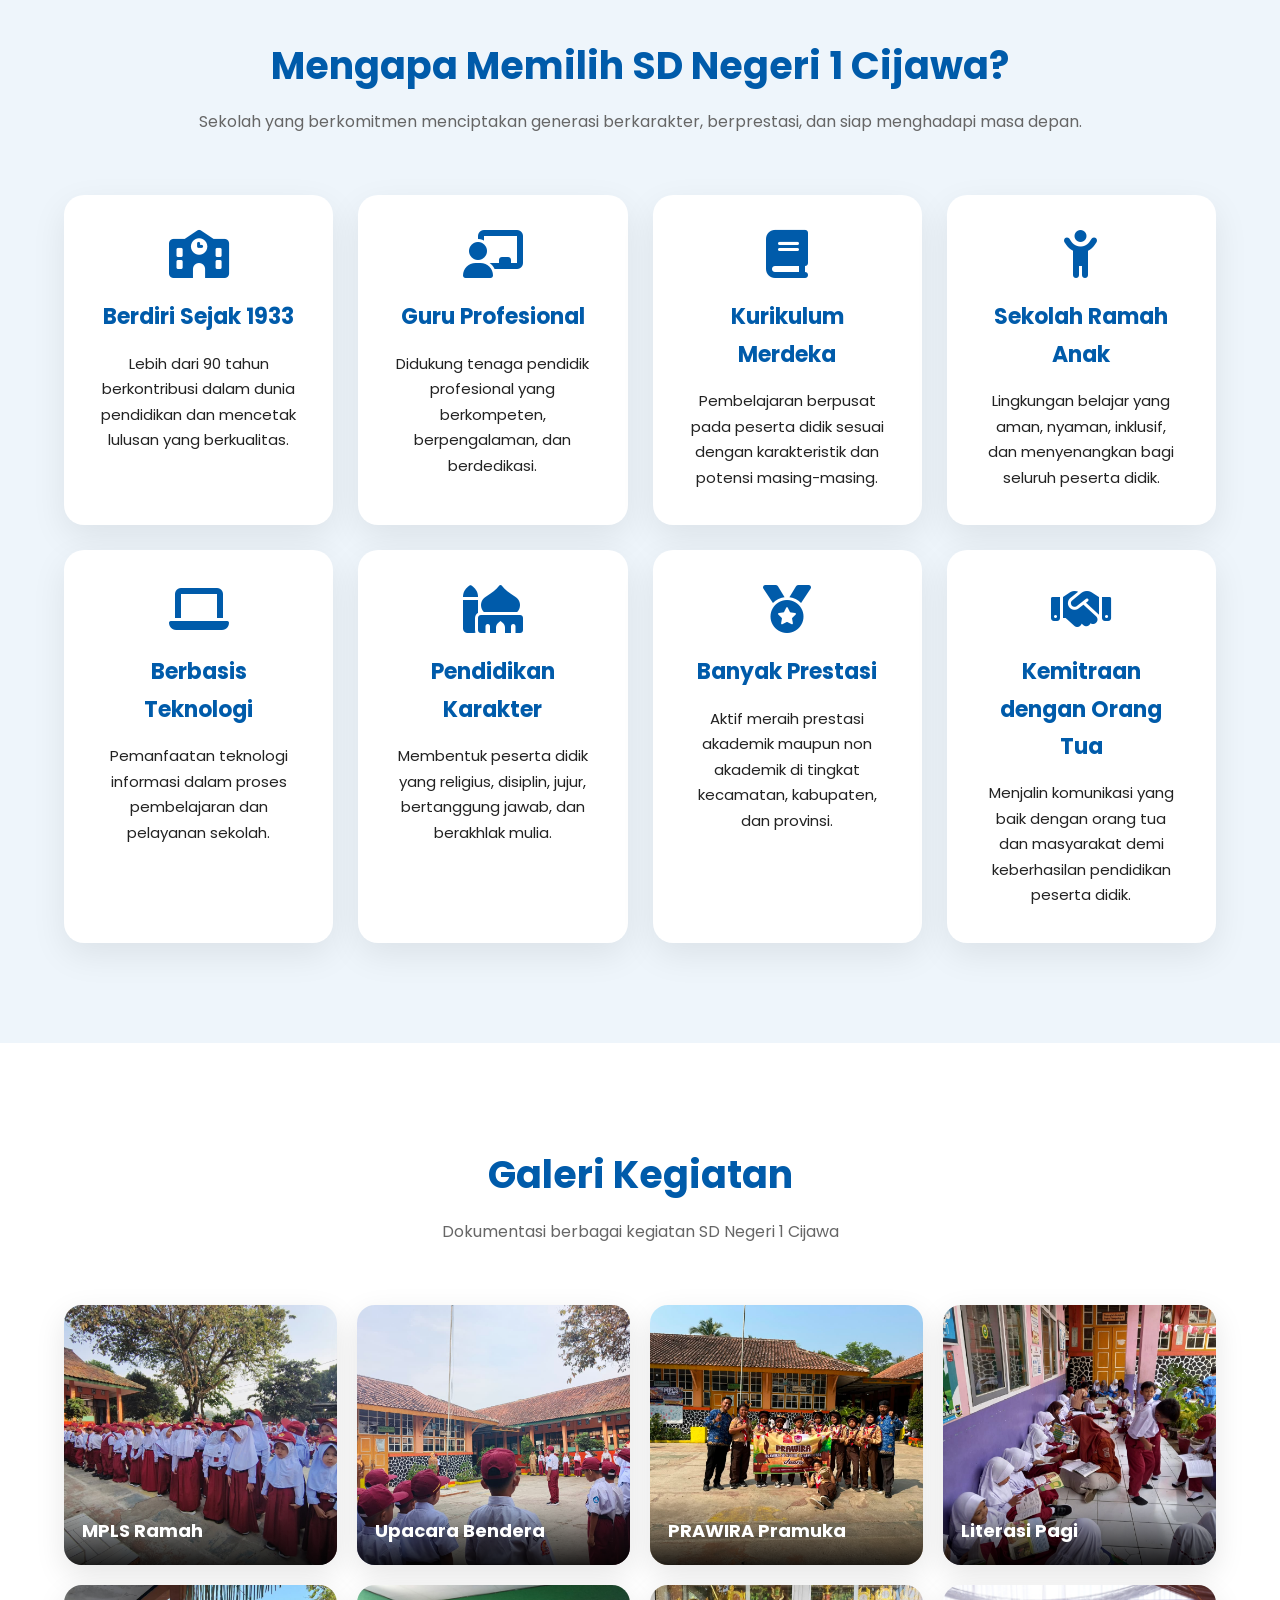
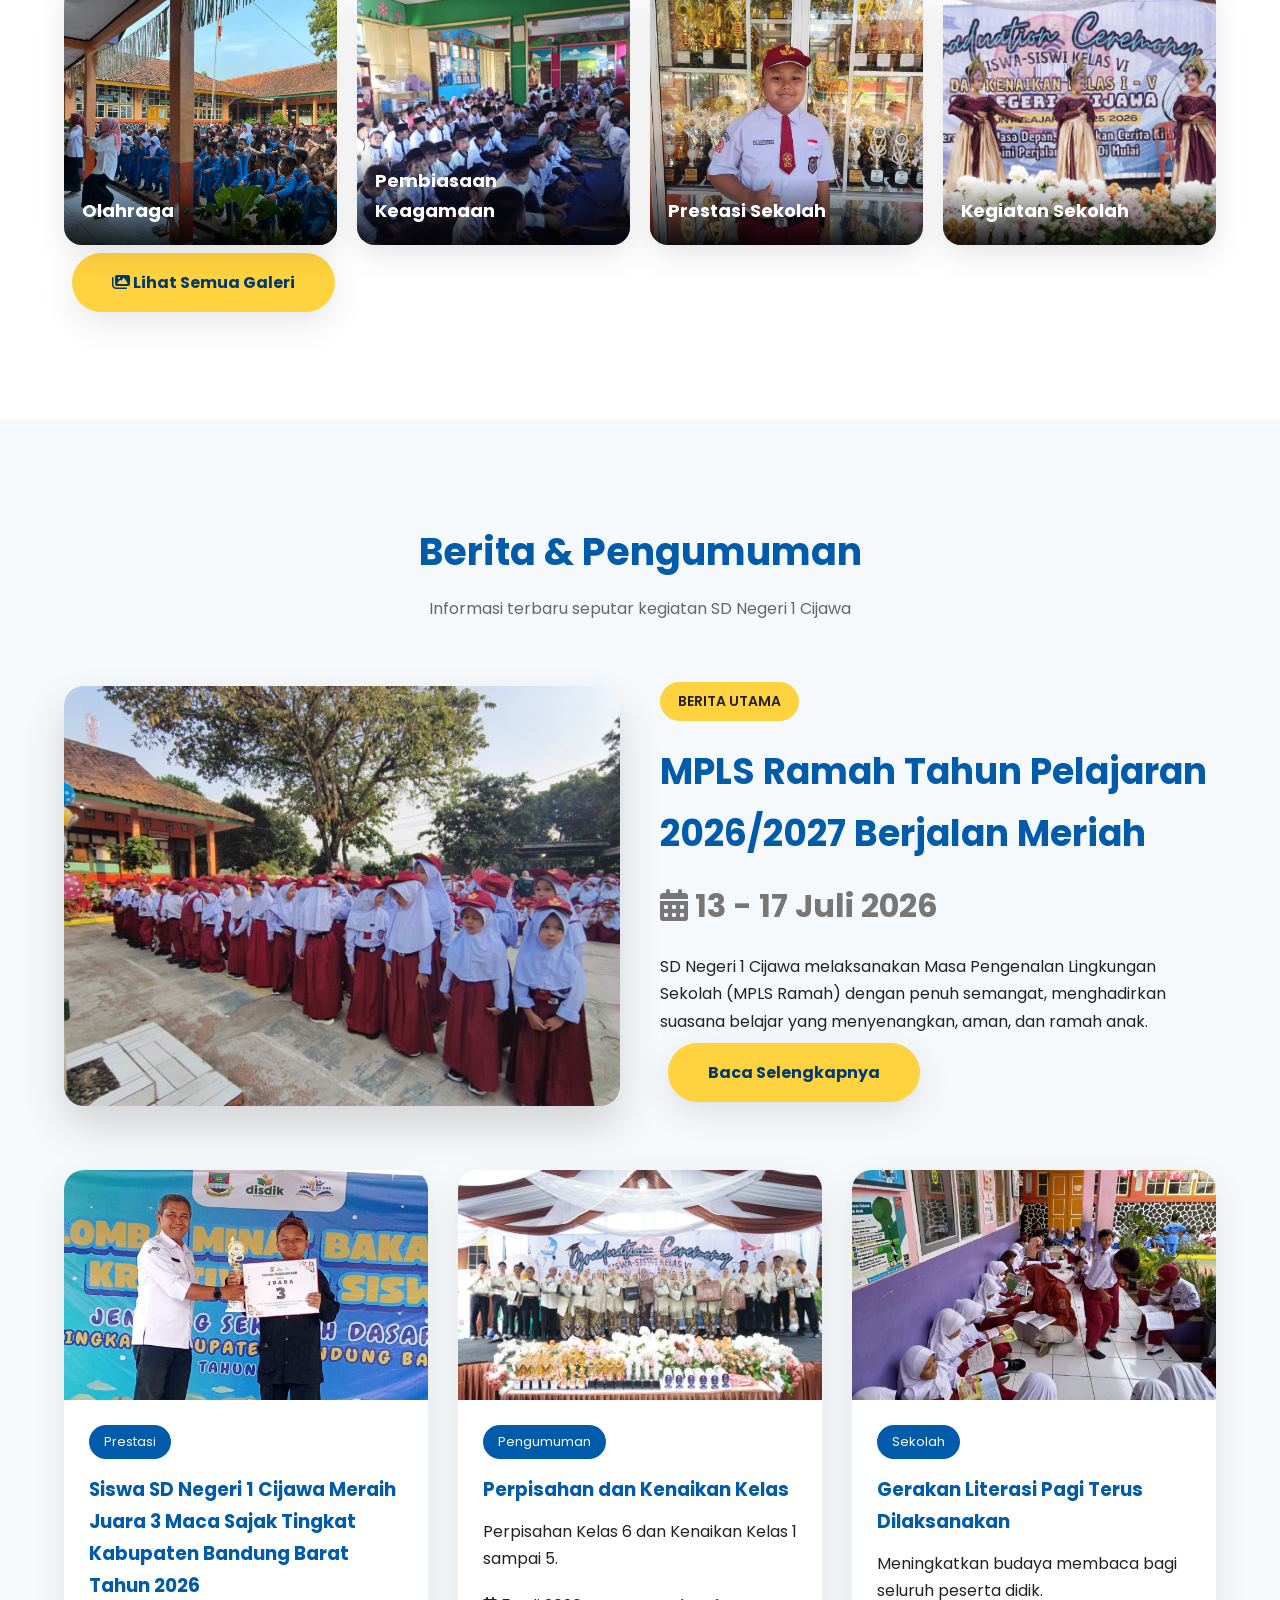
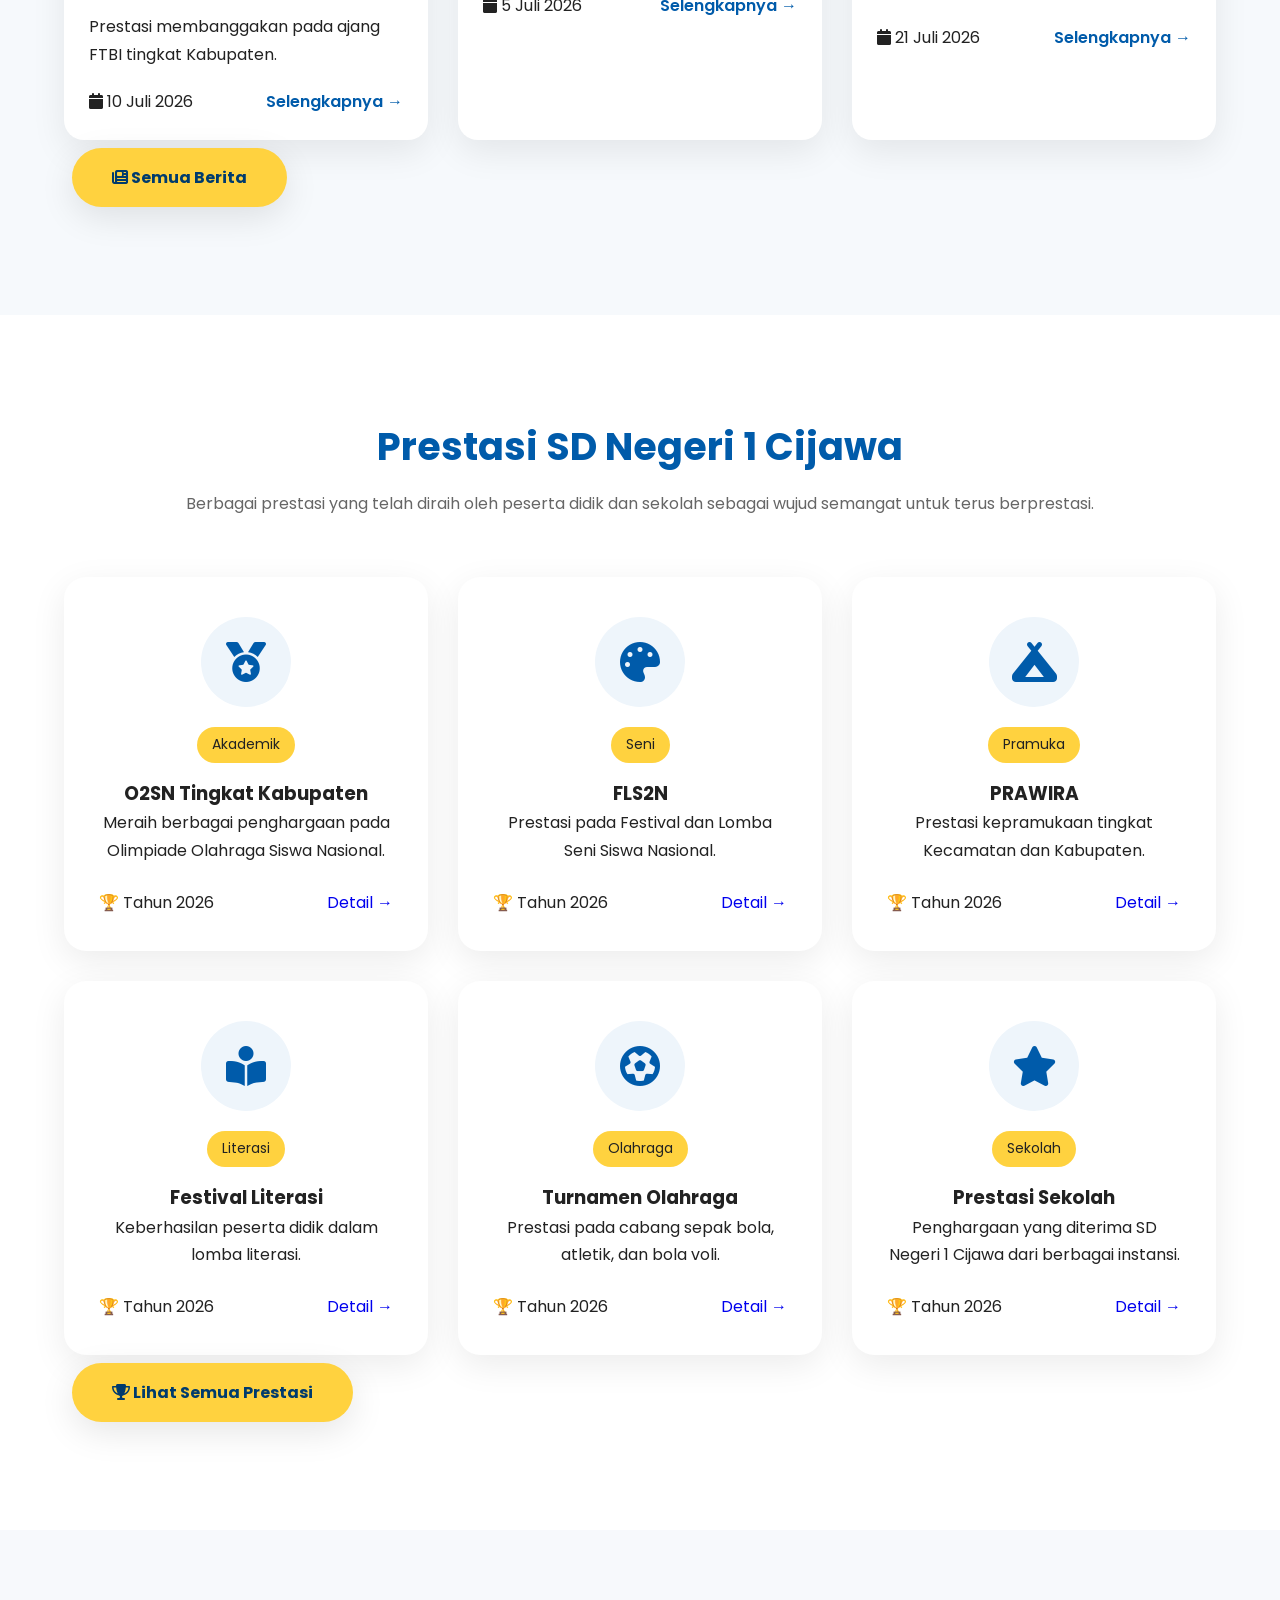
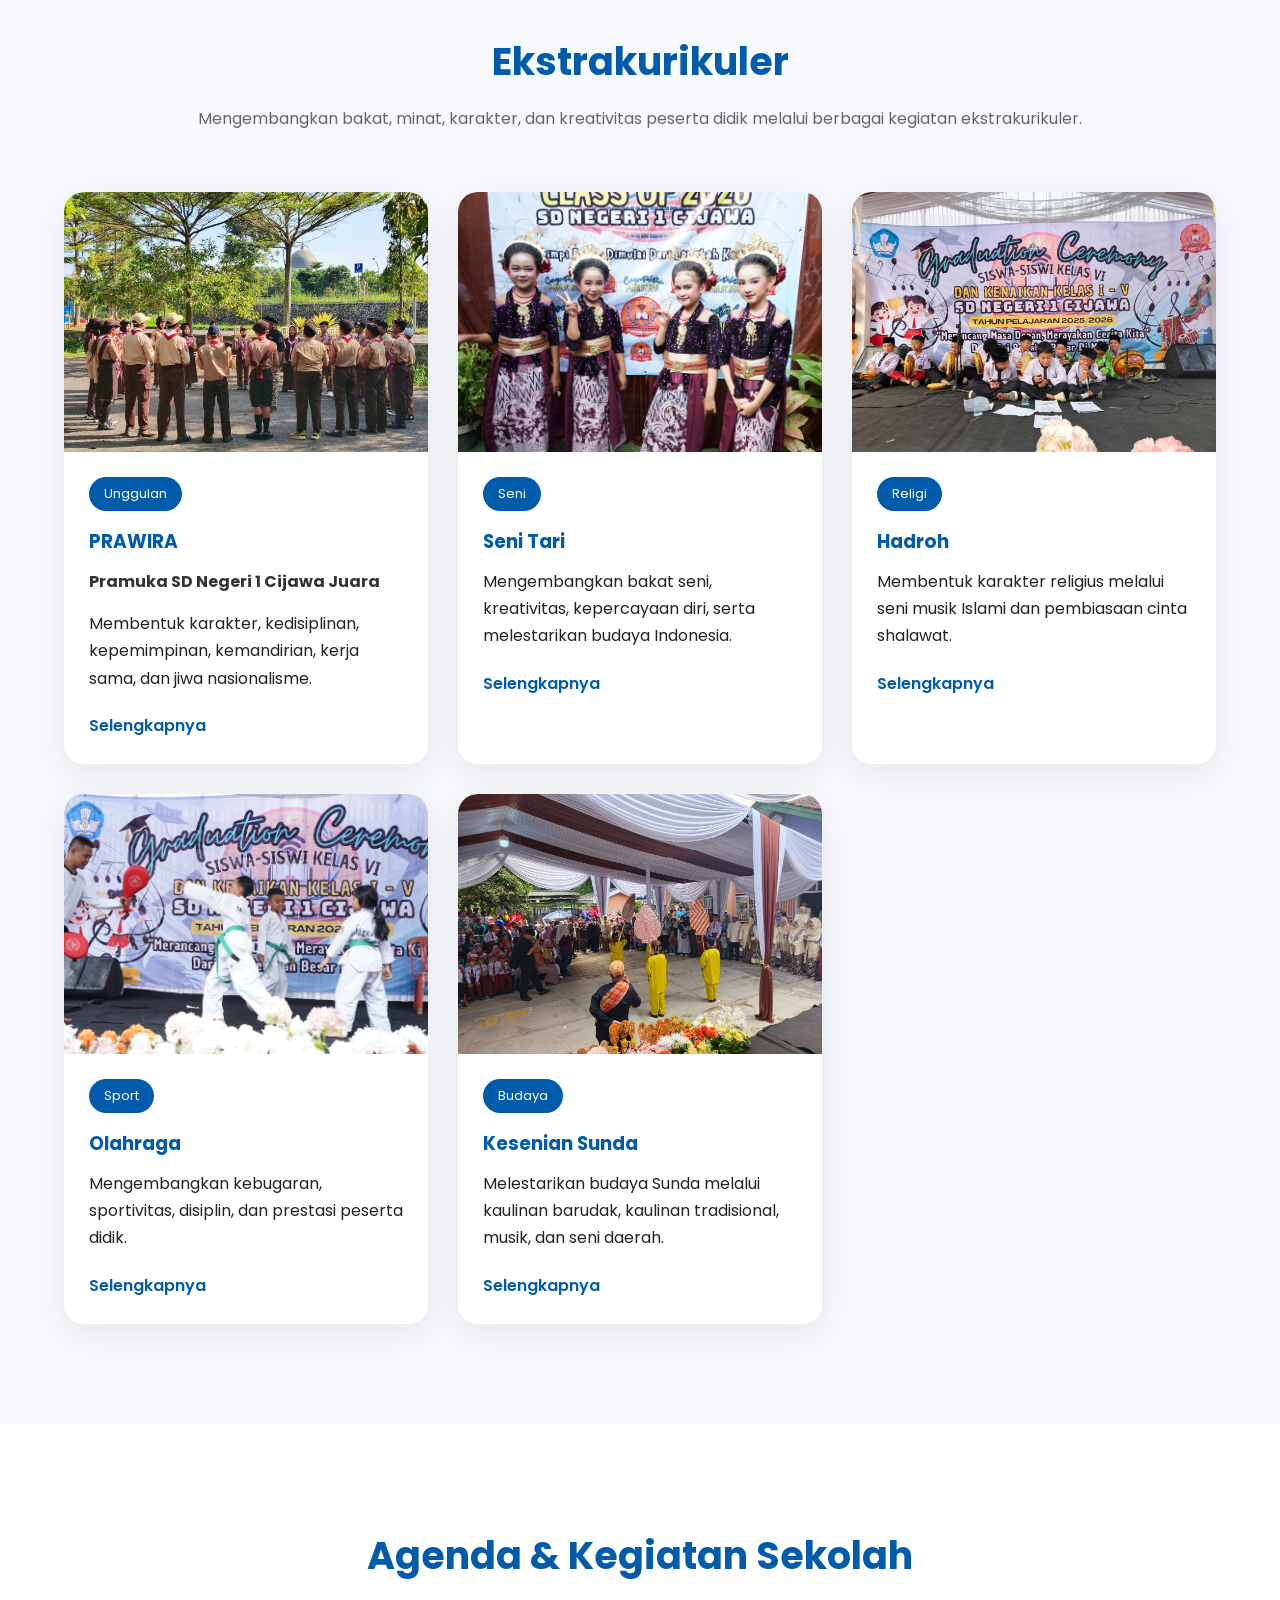
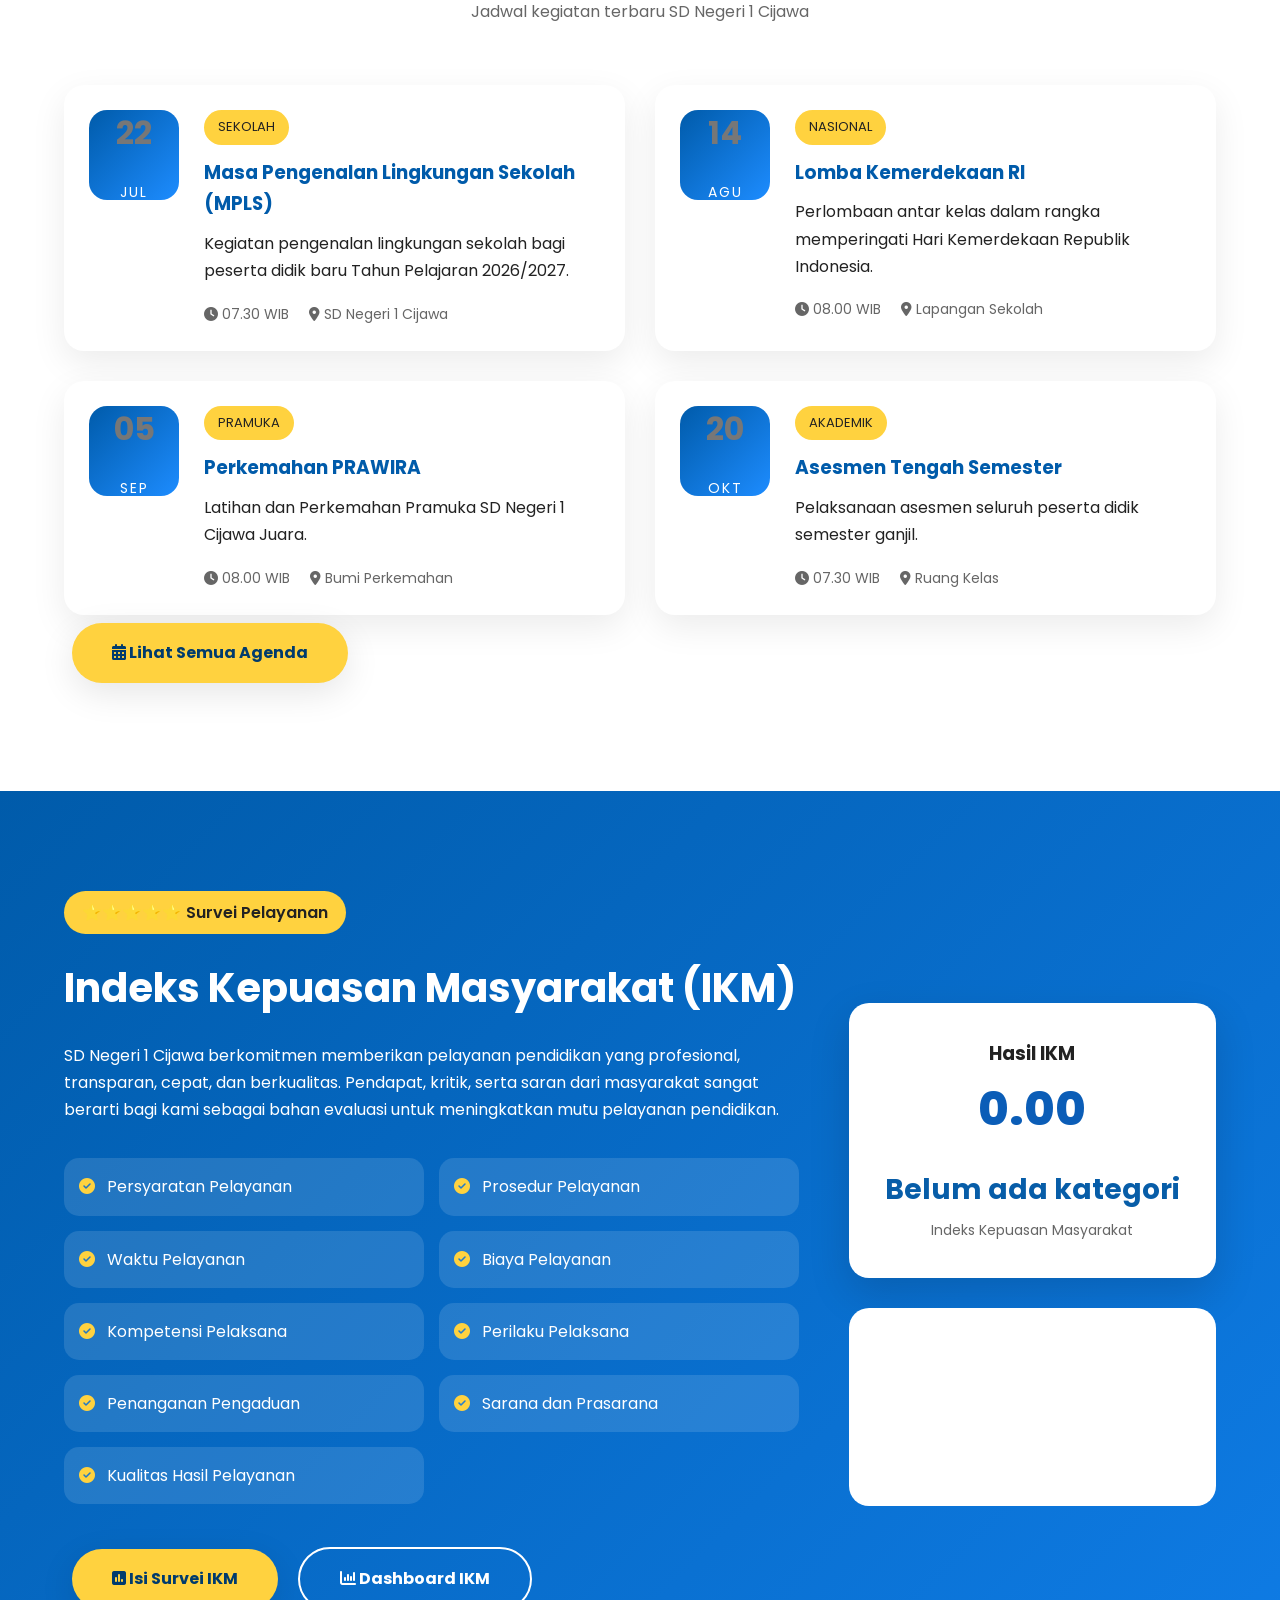
==== commit 1d7cd188: "index.html" ====
--- a/index.html
+++ b/index.html
@@ -98,7 +98,7 @@
     href="pengaduan.html"
     class="btn2"
 >
-    <i class="fa-solid fa-comments"></i>
+    <i class="fa-solid fa-message"></i>
 
     Pengaduan Layanan
 </a>
